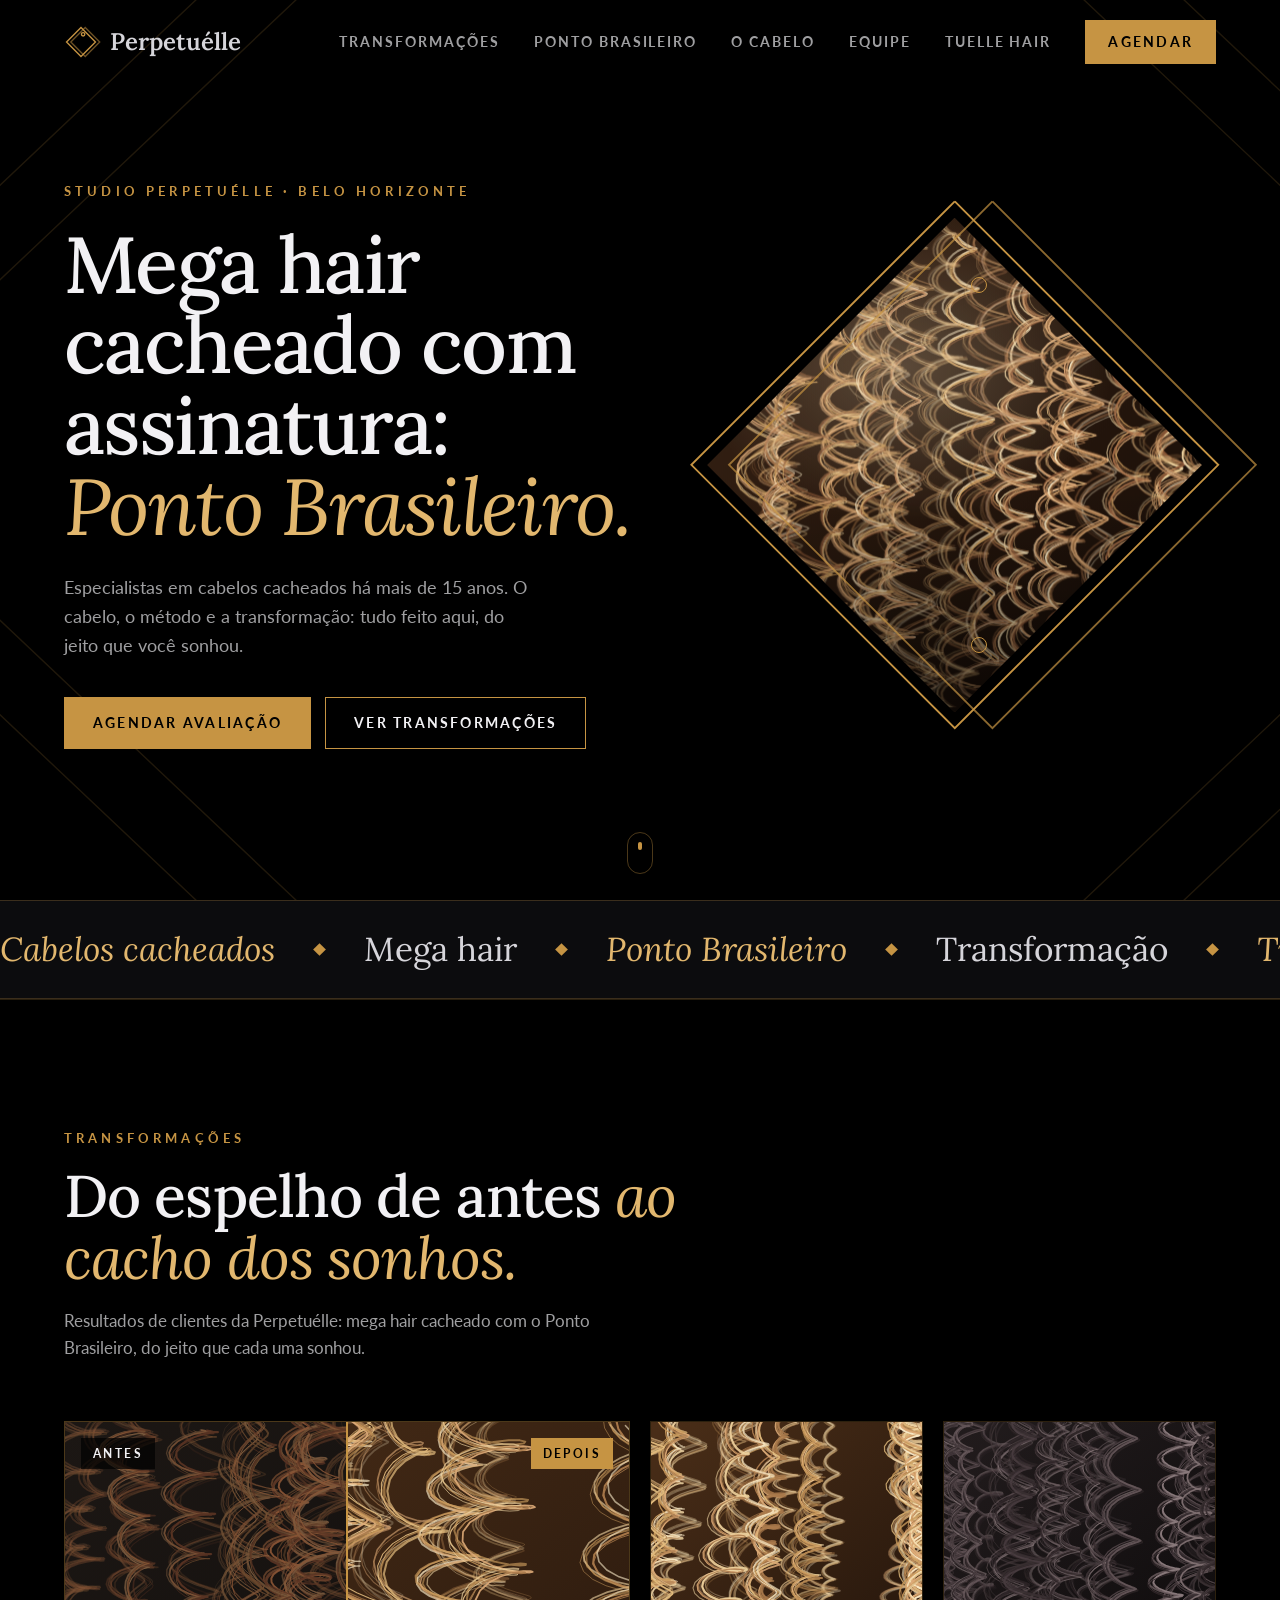
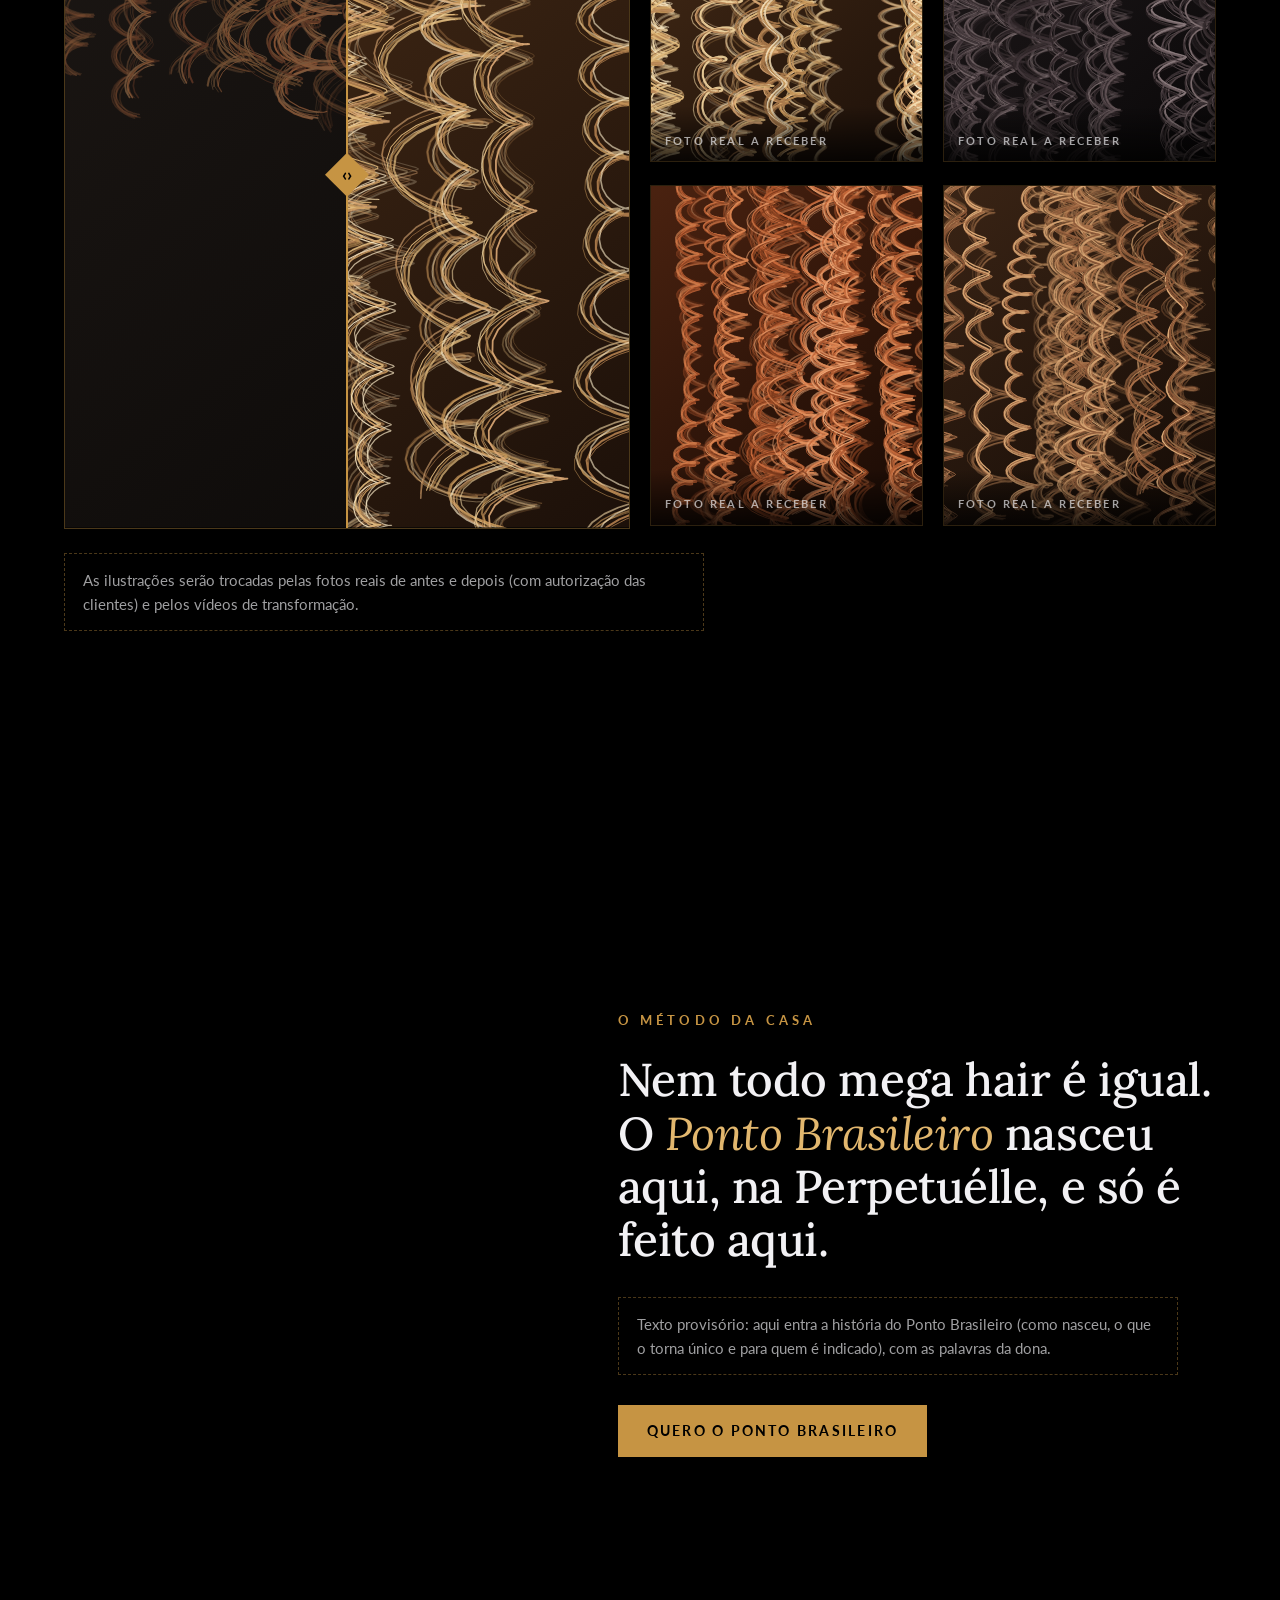
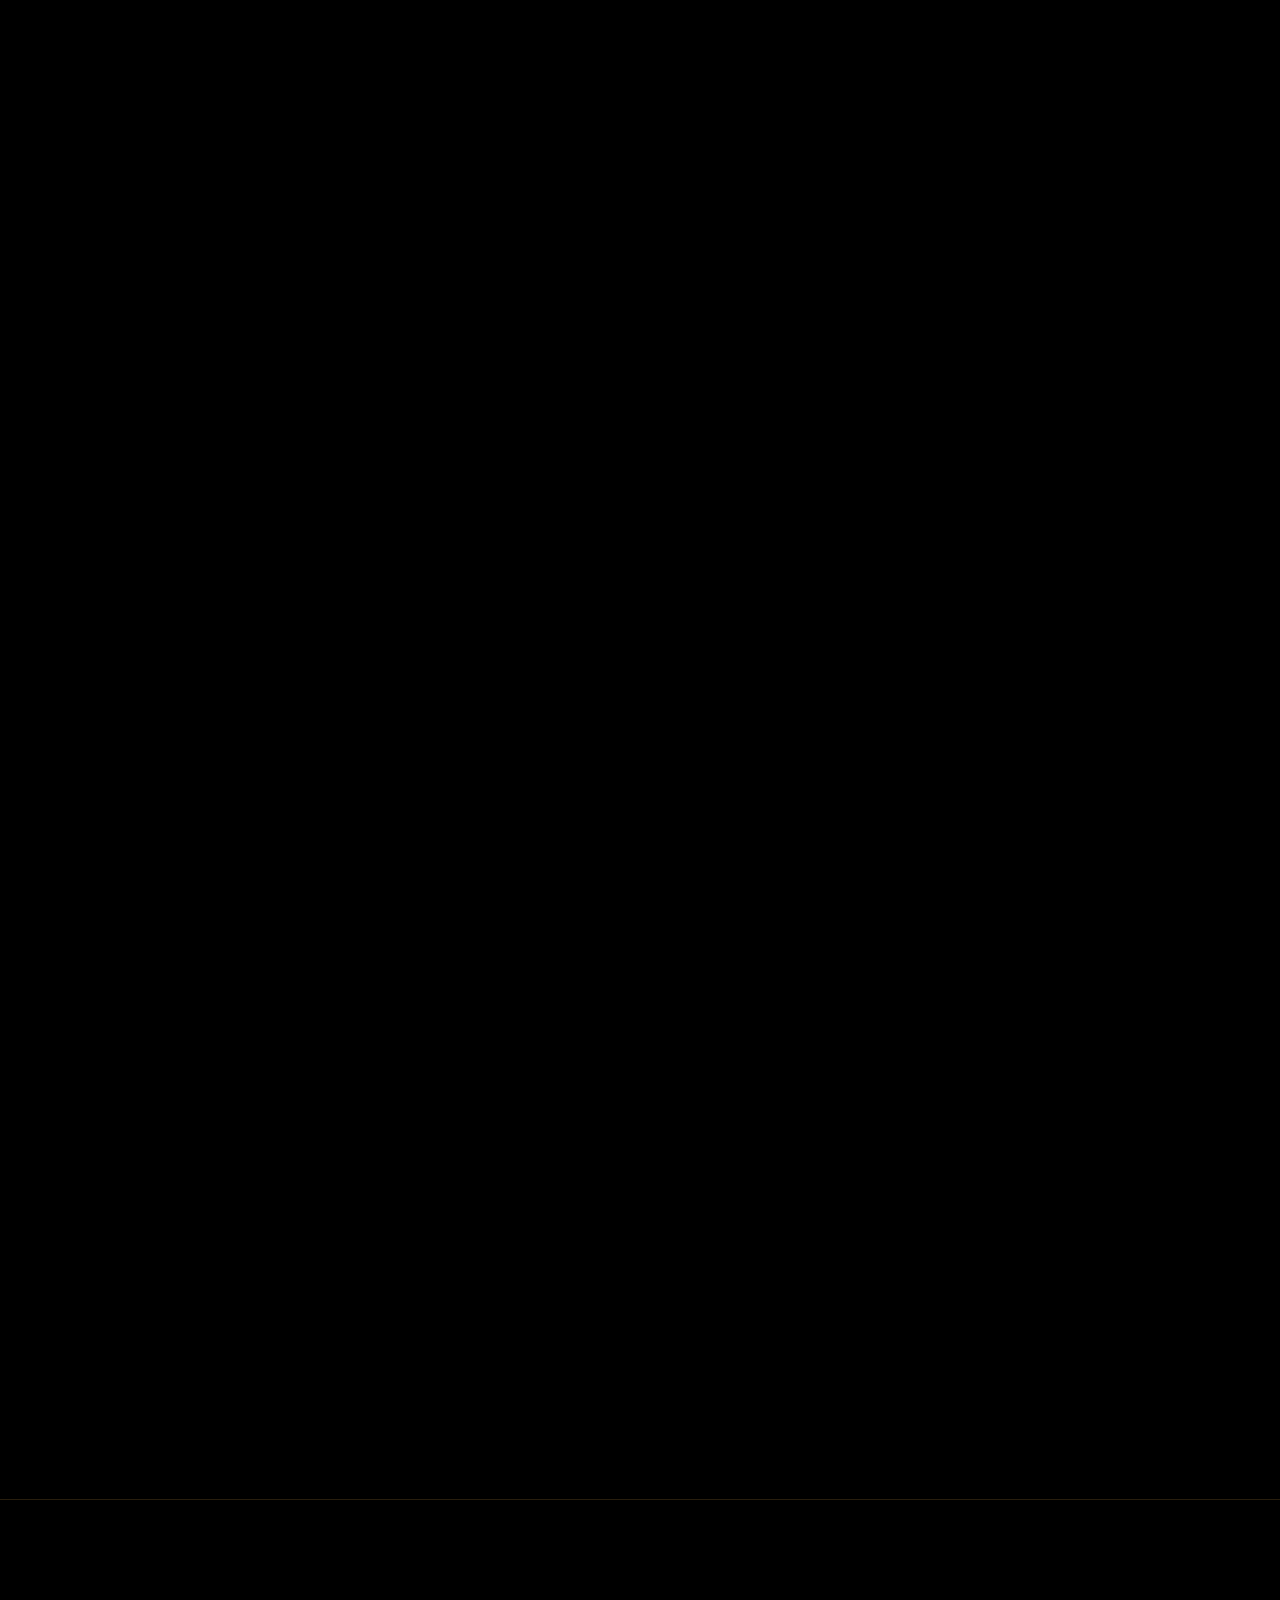
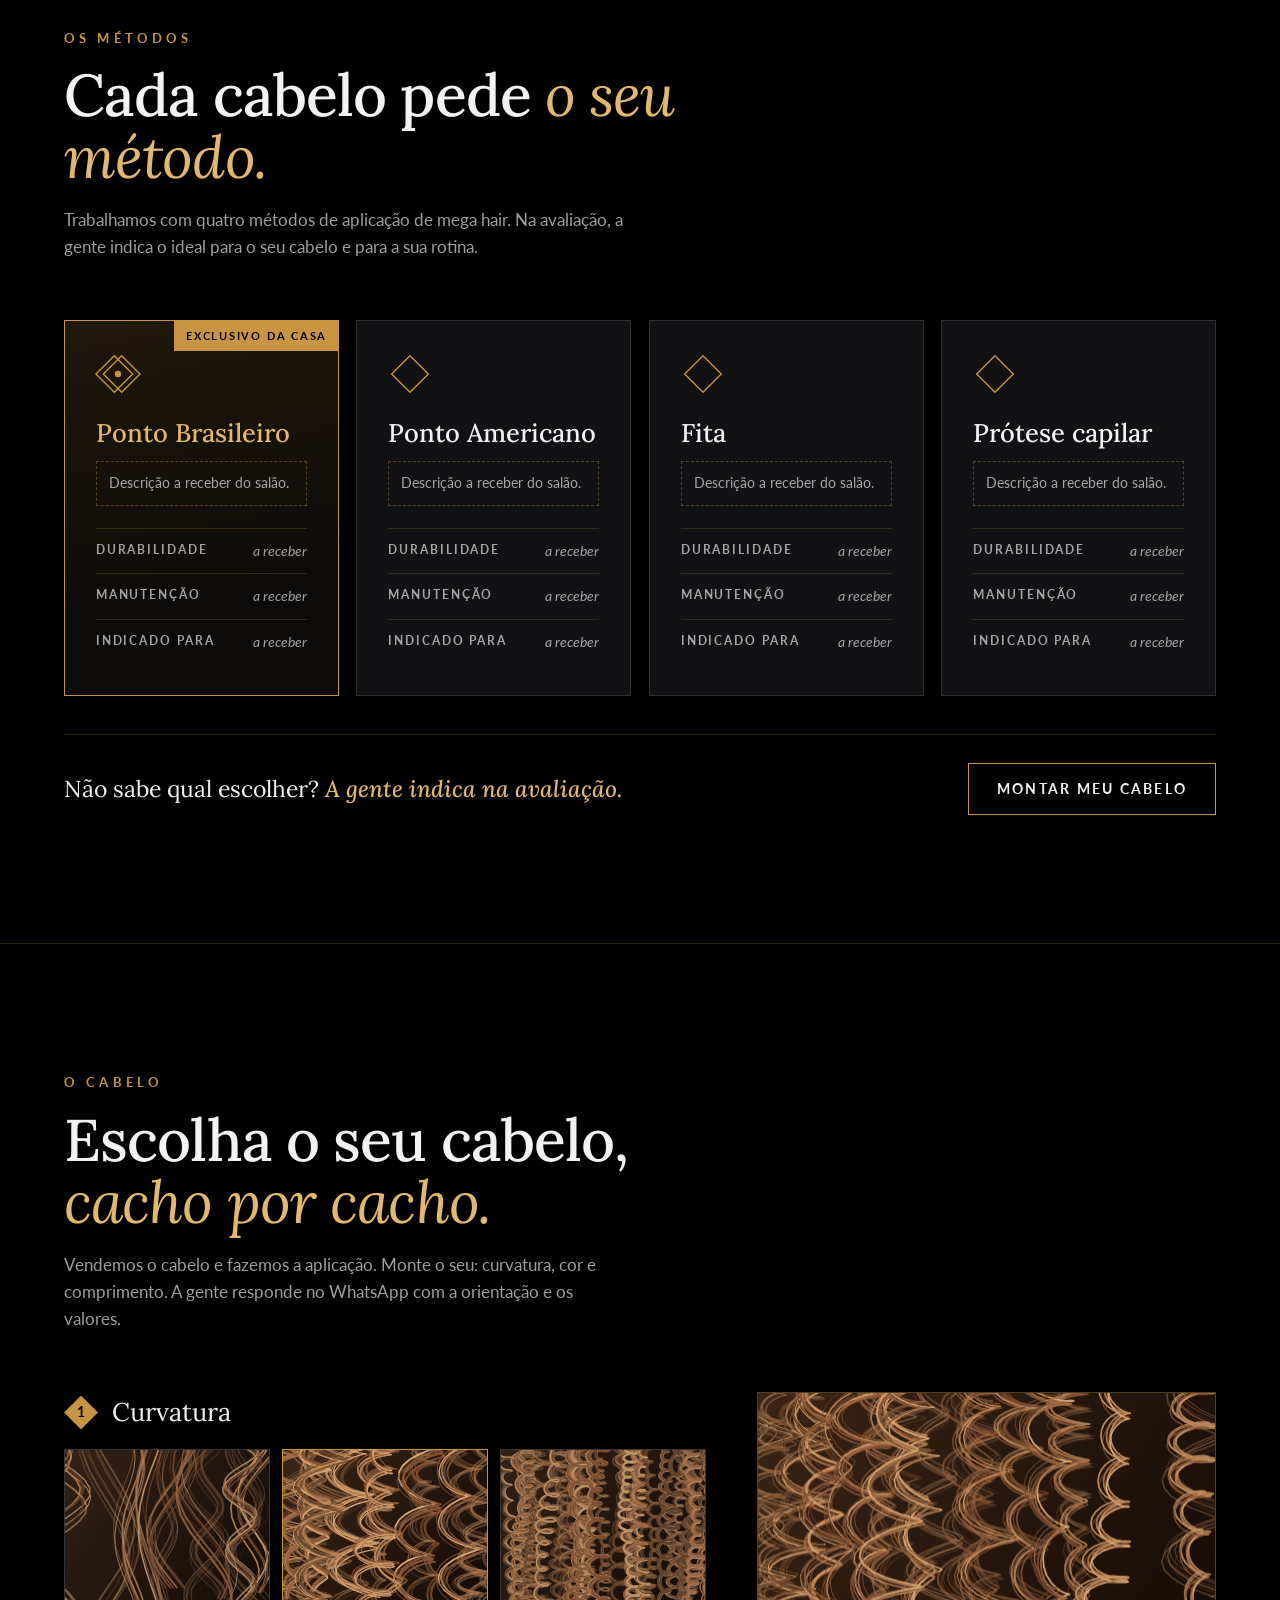
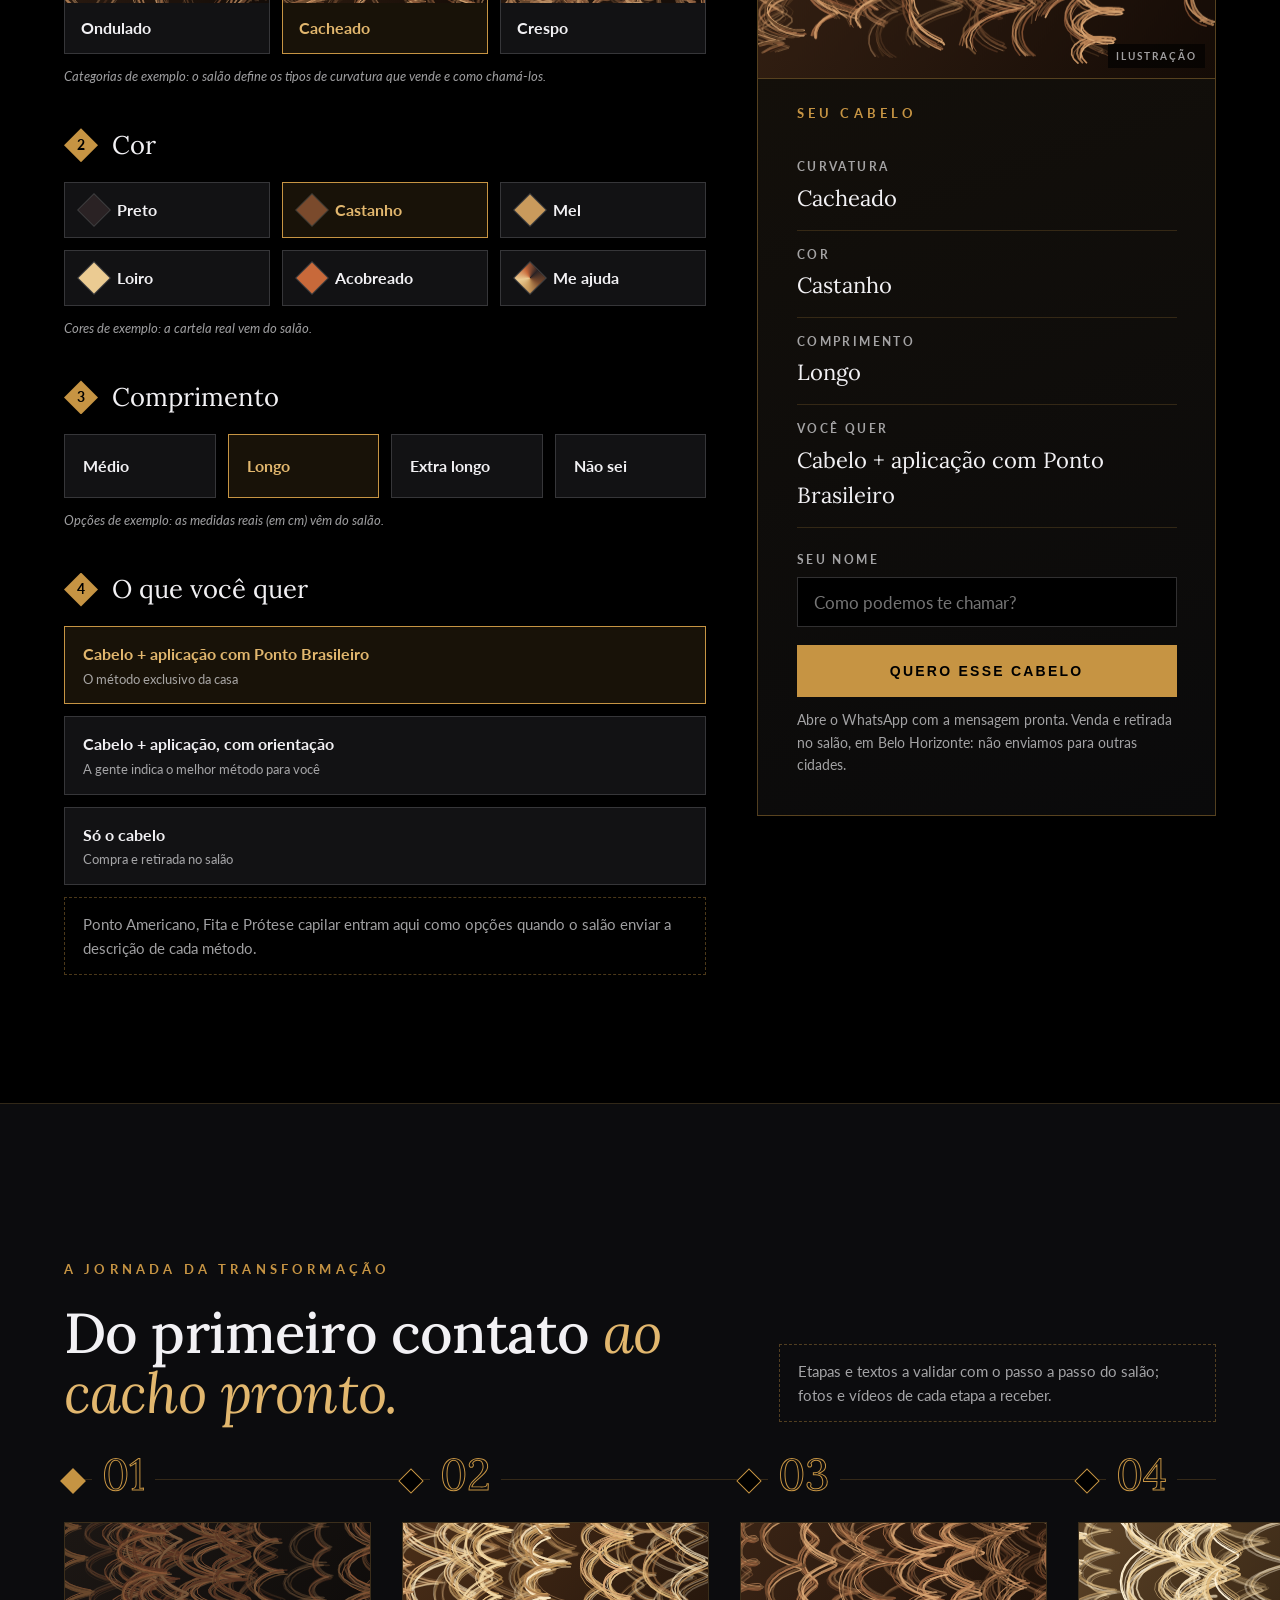
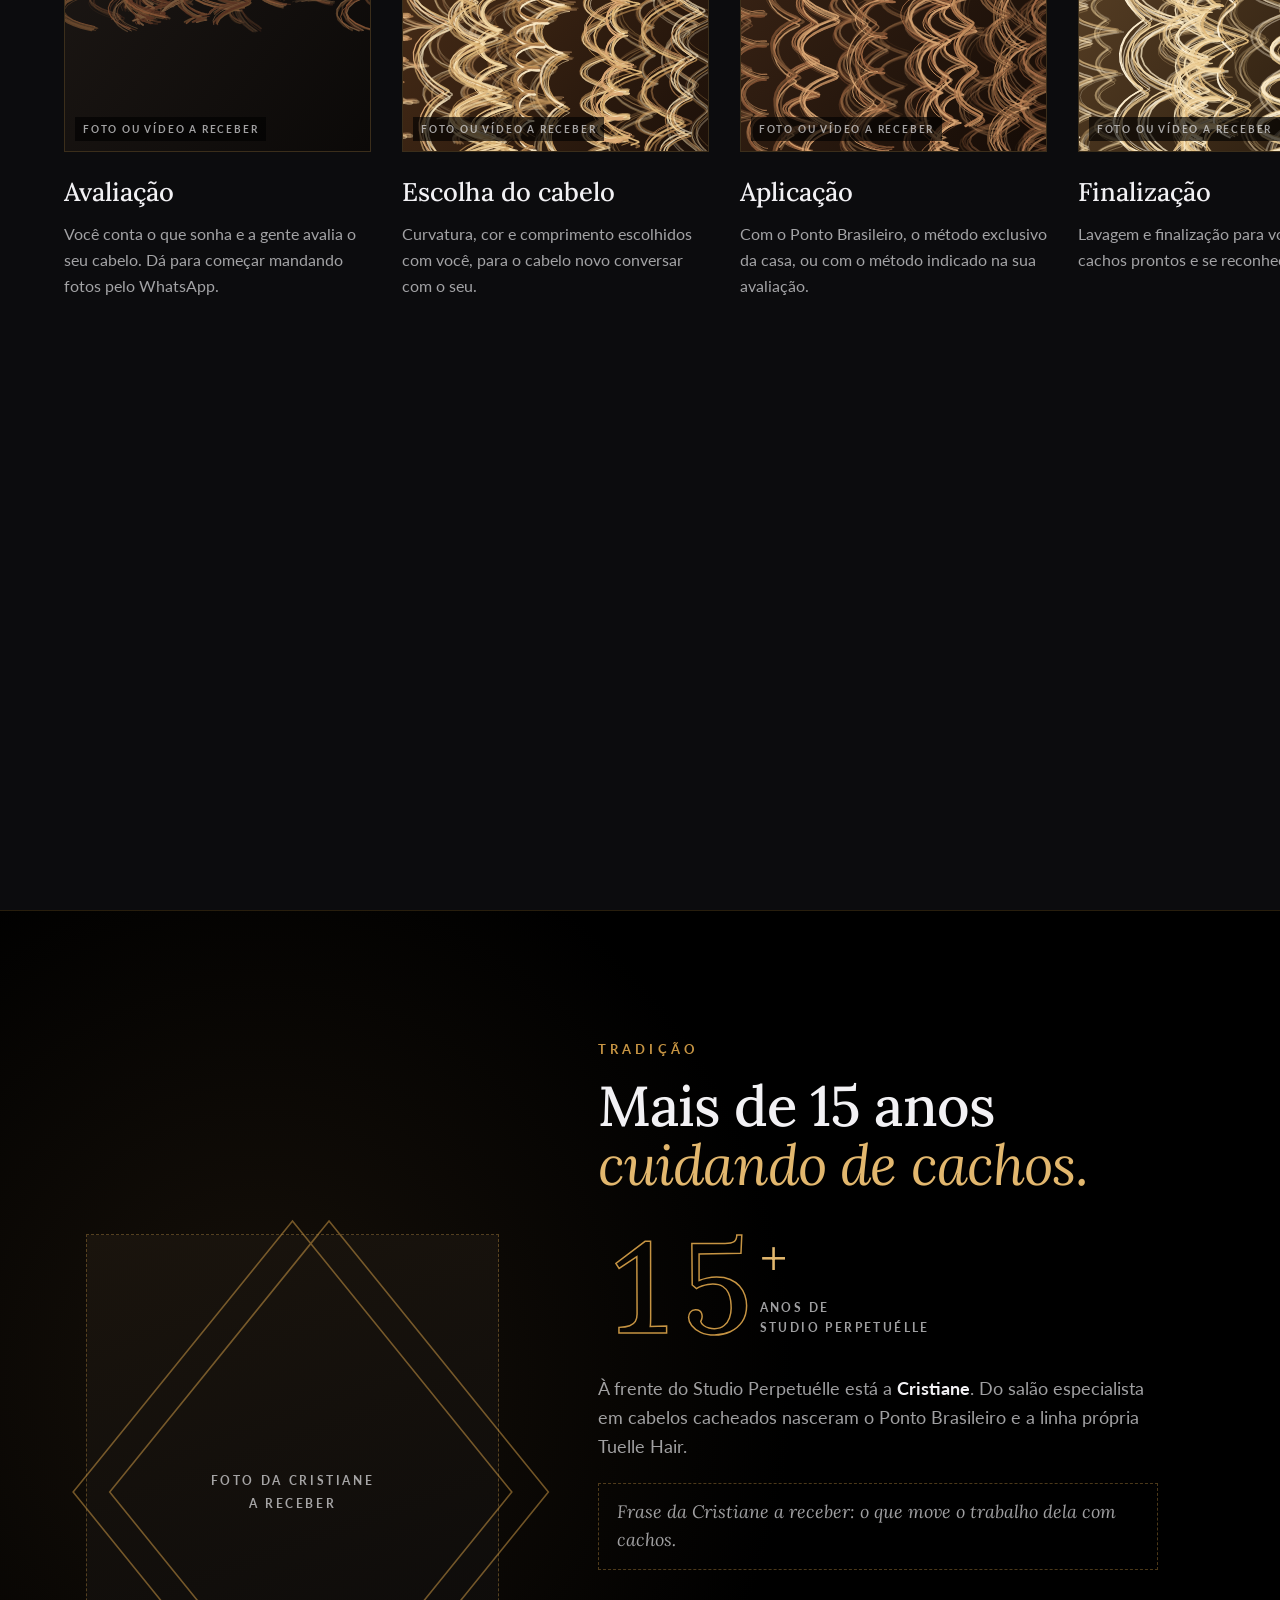
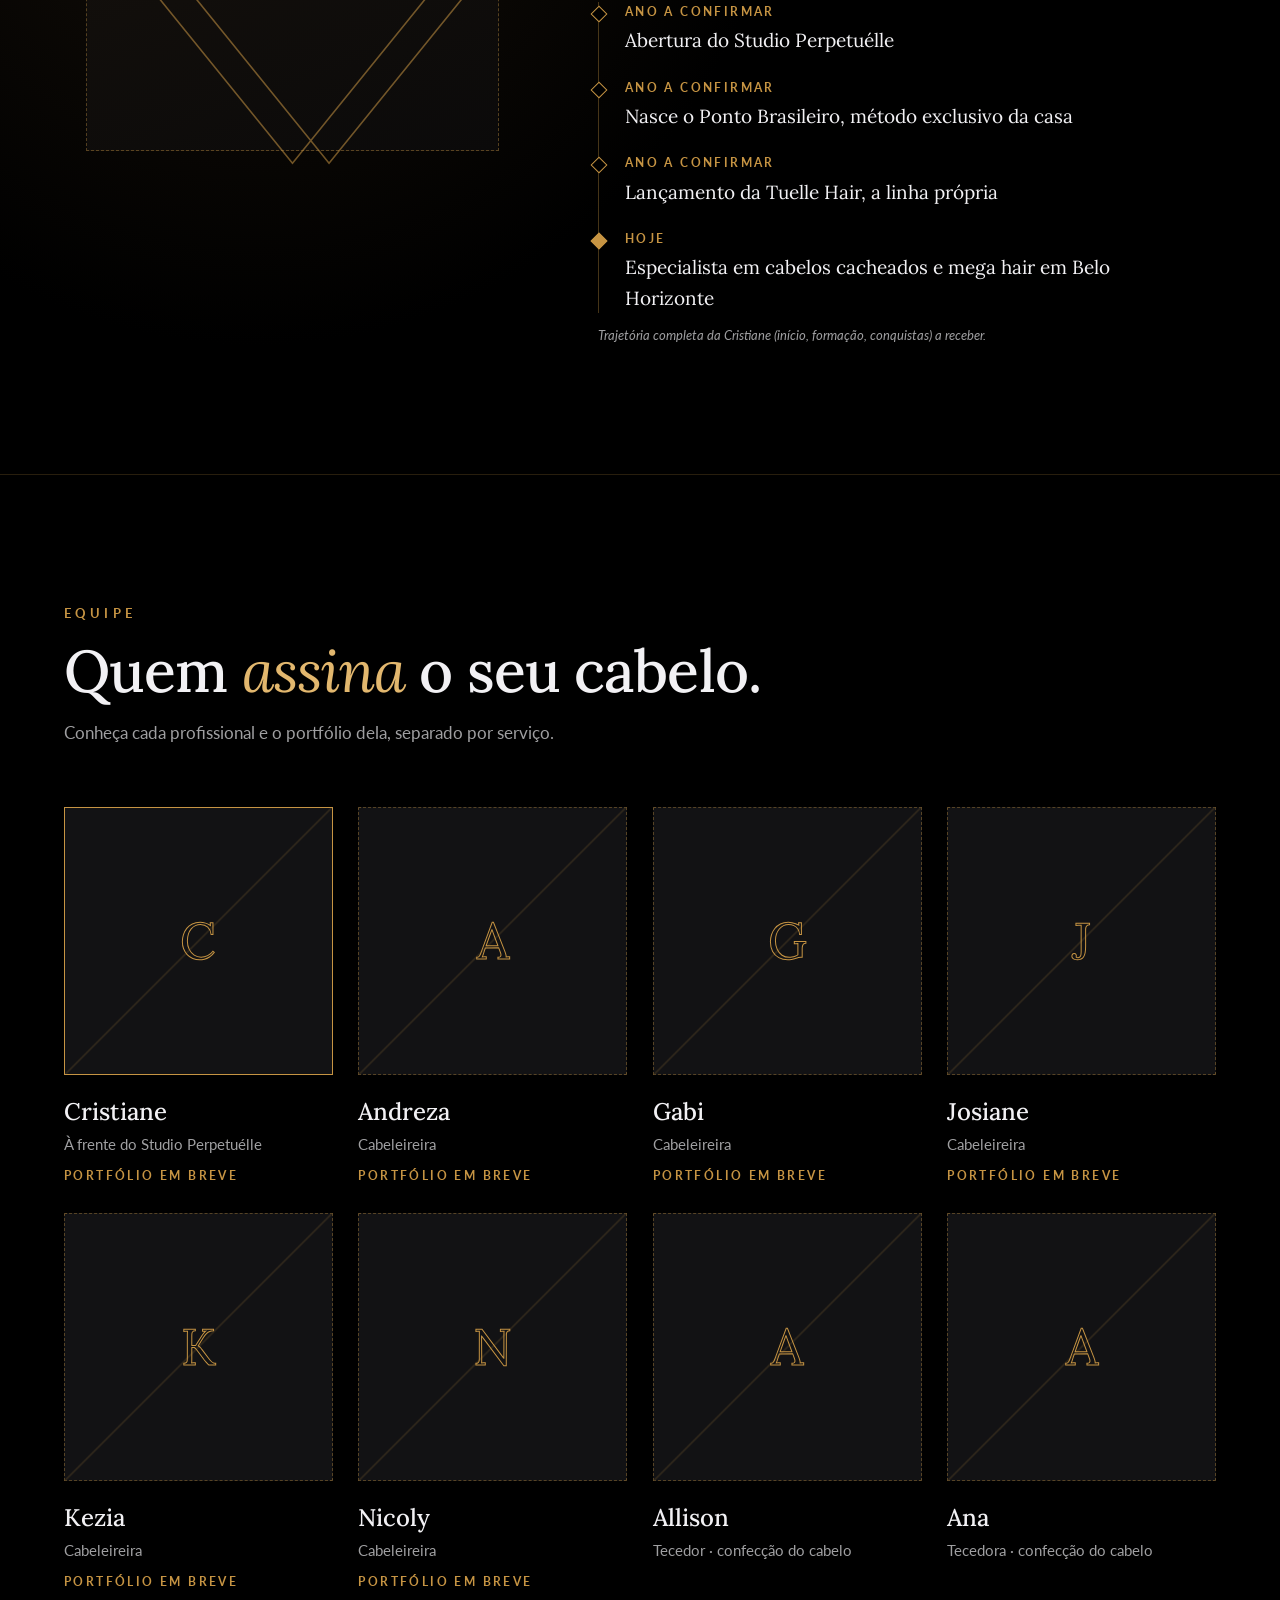
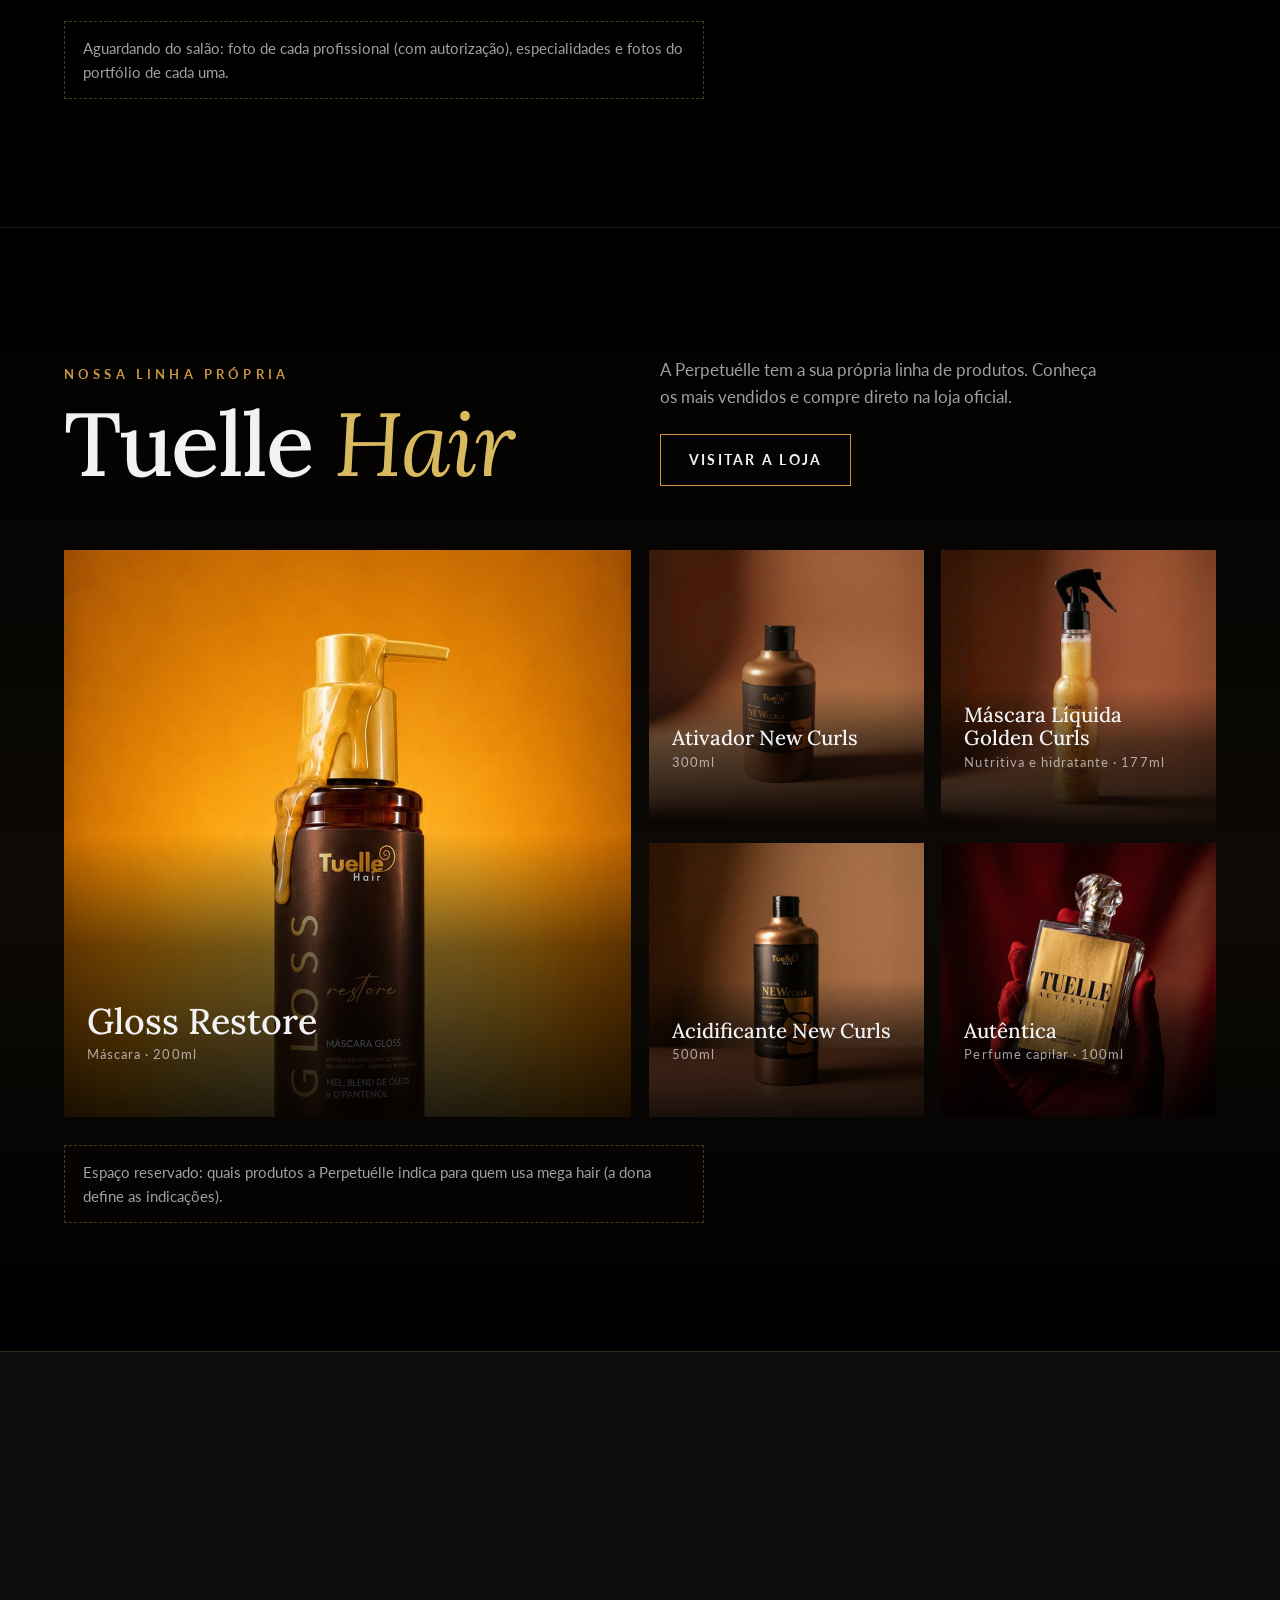
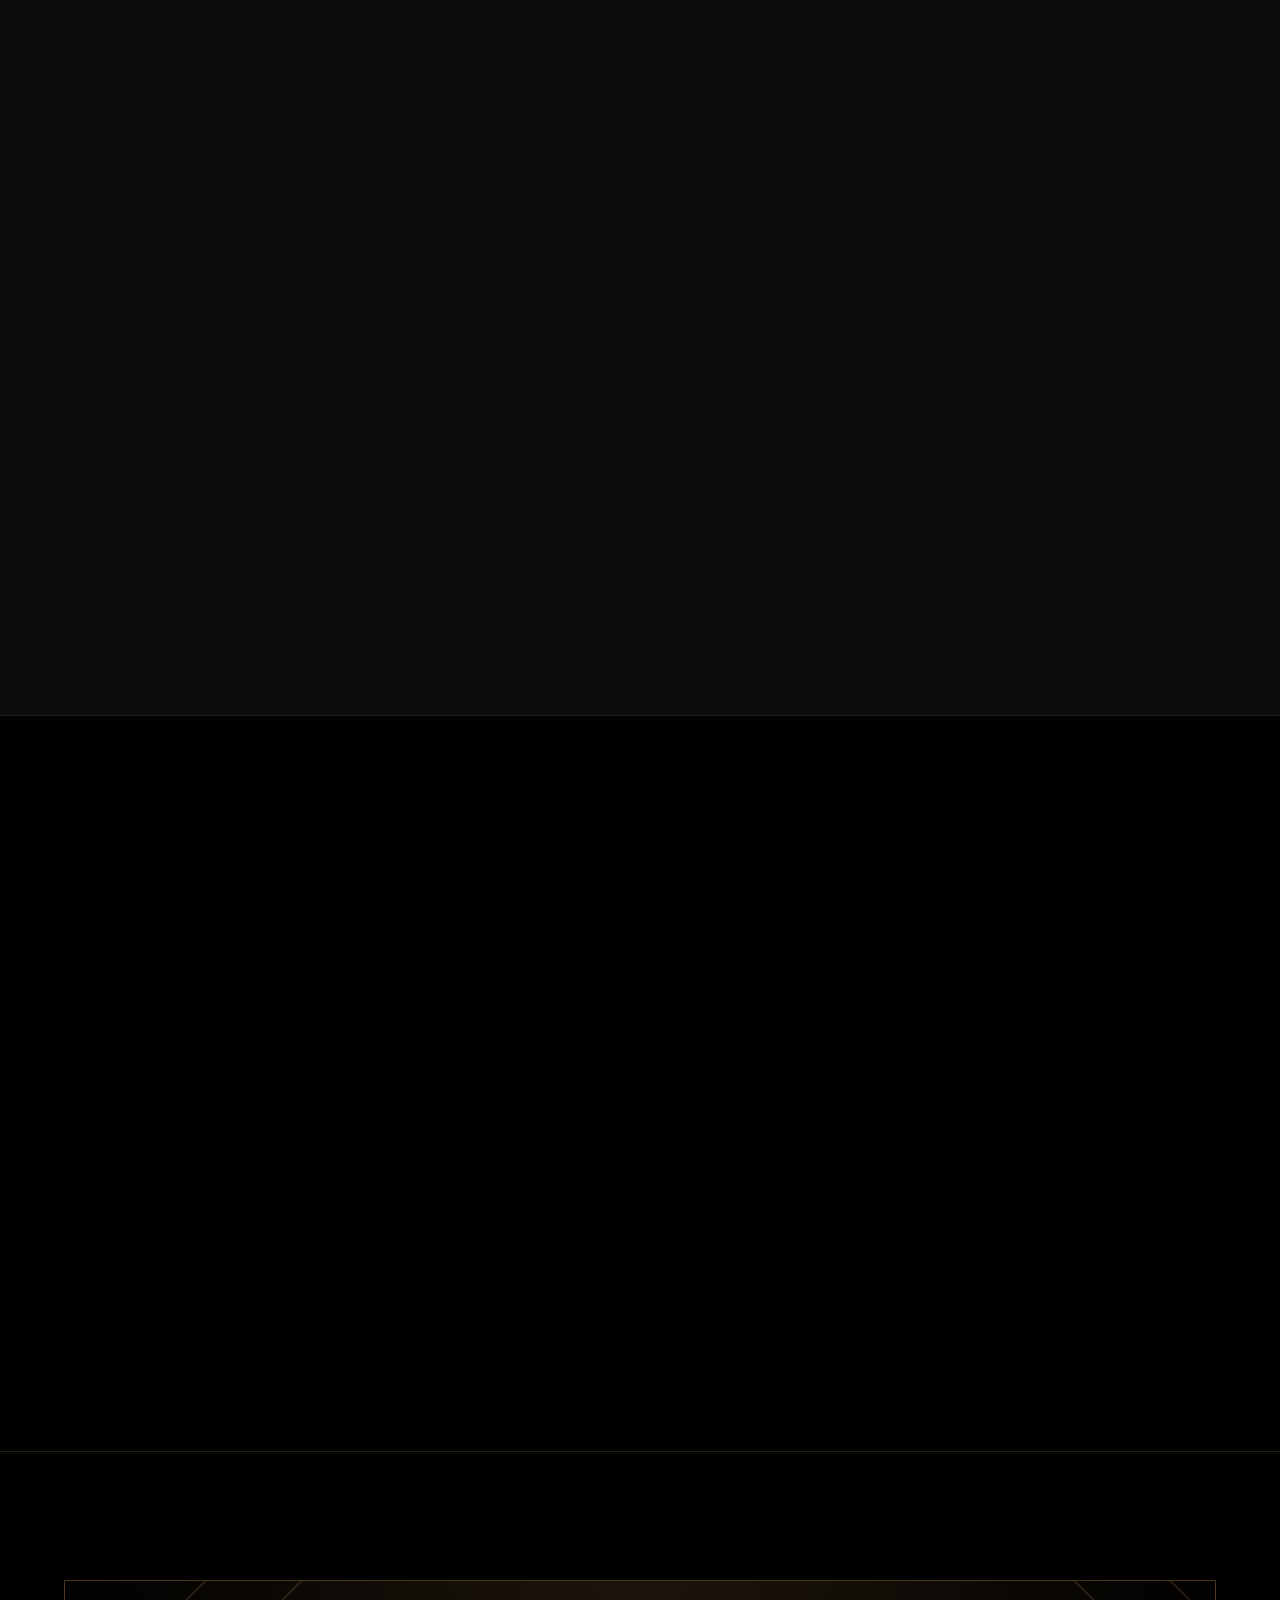
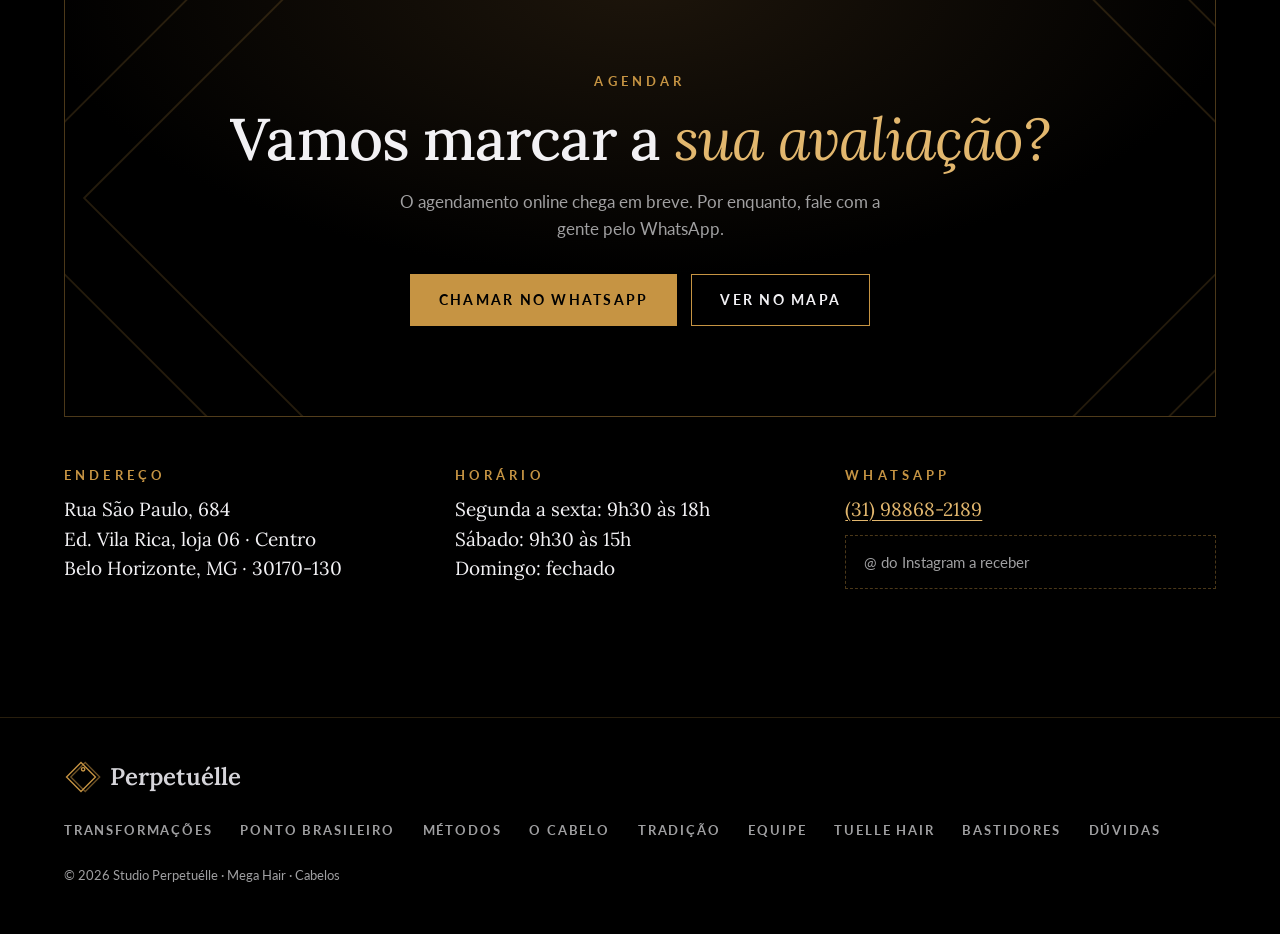
==== index.html @ 4075e88b "Prévia: dados reais do salão Co-Authored-By: Claude Opus 5.5 <noreply@anthropic.com>" ====
<!doctype html>
<html lang="pt-BR">
<head>
<meta charset="utf-8">
<meta name="viewport" content="width=device-width, initial-scale=1">
<title>Studio Perpetuélle · Mega Hair</title>
<meta name="description" content="Studio Perpetuélle, especialista em cabelos cacheados e mega hair em Belo Horizonte. Conheça o Ponto Brasileiro, método de fixação exclusivo da casa.">
<meta name="theme-color" content="#000000">
<!-- PRÉVIA: remover o noindex quando o site for lançado -->
<meta name="robots" content="noindex, nofollow">
<link rel="preconnect" href="https://fonts.googleapis.com">
<link rel="preconnect" href="https://fonts.gstatic.com" crossorigin>
<link href="https://fonts.googleapis.com/css2?family=Lora:ital,wght@0,400;0,500;0,600;1,400;1,500&family=Lato:wght@300;400;700&display=swap" rel="stylesheet">
<link rel="stylesheet" href="assets/css/style.css">
</head>
<body>

<!-- PROPOSTA v1 da abertura. Textos marcados com .provisorio aguardam o salão. -->

<header class="nav" id="nav">
  <a href="#topo" class="nav__marca" aria-label="Studio Perpetuélle, início">
    <svg viewBox="0 0 40 40" class="nav__emblema" aria-hidden="true"><path d="M20 3 L37 20 L20 37 L3 20 Z"/><path d="M25 3 L42 20 L25 37 L8 20 Z" opacity=".55"/><circle cx="22.5" cy="11" r="2"/></svg>
    <span>Perpetuélle</span>
  </a>
  <nav class="nav__links" id="menu">
    <a href="#transformacoes">Transformações</a>
    <a href="#ponto-brasileiro">Ponto Brasileiro</a>
    <a href="#o-cabelo">O cabelo</a>
    <a href="#equipe">Equipe</a>
    <a href="https://tuellehair.com.br/" target="_blank" rel="noopener">Tuelle Hair</a>
    <a href="#agendar" class="btn btn--cobre nav__cta">Agendar</a>
  </nav>
  <button class="nav__menu" id="abrir-menu" aria-label="Abrir menu" aria-expanded="false" aria-controls="menu"><i></i><i></i></button>
</header>

<main id="topo">
  <!-- ABERTURA -->
  <section class="hero" id="hero">
    <svg class="hero__linhas" viewBox="0 0 1440 900" preserveAspectRatio="xMidYMid slice" aria-hidden="true">
      <path d="M720 -420 L1640 450 L720 1320 L-200 450 Z"/>
      <path d="M820 -420 L1740 450 L820 1320 L-100 450 Z"/>
    </svg>

    <div class="hero__texto">
      <p class="sobretitulo entra" style="--d:.1s">Studio Perpetuélle · Belo Horizonte</p>
      <h1 class="entra" style="--d:.25s">Mega hair cacheado com assinatura: <em>Ponto Brasileiro.</em></h1>
      <p class="hero__sub entra" style="--d:.45s">Especialistas em cabelos cacheados há mais de 15 anos. O cabelo, o método e a transformação: tudo feito aqui, do jeito que você sonhou.</p>
      <div class="hero__acoes entra" style="--d:.6s">
        <a href="#agendar" class="btn btn--cobre">Agendar avaliação</a>
        <a href="#transformacoes" class="btn btn--linha">Ver transformações</a>
      </div>
    </div>

    <div class="hero__janela entra" style="--d:.15s" aria-hidden="true">
      <div class="janela">
        <canvas id="fios"></canvas>
        <div class="janela__brilho"></div>
      </div>
      <svg class="janela__moldura" viewBox="0 0 100 100" preserveAspectRatio="none">
        <path class="desenha" d="M50 1 L99 50 L50 99 L1 50 Z"/>
      </svg>
      <svg class="janela__eco" viewBox="0 0 100 100" preserveAspectRatio="none">
        <path class="desenha desenha--2" d="M50 1 L99 50 L50 99 L1 50 Z"/>
      </svg>
      <span class="janela__ponto janela__ponto--a"></span>
      <span class="janela__ponto janela__ponto--b"></span>
    </div>

    <a href="#transformacoes" class="hero__rolar" aria-label="Rolar para as transformações"><span></span></a>
  </section>

  <!-- FAIXA -->
  <div class="faixa" aria-hidden="true">
    <div class="faixa__trilho">
      <span>Cabelos cacheados</span><i></i><span>Mega hair</span><i></i><span>Ponto Brasileiro</span><i></i><span>Transformação</span><i></i><span>Tuelle Hair</span><i></i>
      <span>Cabelos cacheados</span><i></i><span>Mega hair</span><i></i><span>Ponto Brasileiro</span><i></i><span>Transformação</span><i></i><span>Tuelle Hair</span><i></i>
    </div>
  </div>

  <!-- TRANSFORMAÇÕES (logo após a abertura: é o que mais vende) -->
  <section class="transf" id="transformacoes">
    <div class="cabeca revela">
      <p class="sobretitulo">Transformações</p>
      <h2>Do espelho de antes <em>ao cacho dos sonhos.</em></h2>
      <p>Resultados de clientes da Perpetuélle: mega hair cacheado com o Ponto Brasileiro, do jeito que cada uma sonhou.</p>
    </div>
    <div class="transf__grade">
      <div class="ad revela" id="ad" style="--pos:50%">
        <canvas class="ad__img" id="ad-antes" aria-hidden="true"></canvas>
        <canvas class="ad__img ad__img--depois" id="ad-depois" aria-hidden="true"></canvas>
        <span class="ad__tag">Antes</span><span class="ad__tag ad__tag--depois">Depois</span>
        <span class="ad__linha" aria-hidden="true"><i></i></span>
        <input type="range" min="0" max="100" value="50" id="ad-range" aria-label="Comparar antes e depois">
      </div>
      <div class="mosaico">
        <figure class="revela"><canvas data-cachos="mel" aria-hidden="true"></canvas><figcaption>Foto real a receber</figcaption></figure>
        <figure class="revela" style="--d:.08s"><canvas data-cachos="preto" aria-hidden="true"></canvas><figcaption>Foto real a receber</figcaption></figure>
        <figure class="revela" style="--d:.16s"><canvas data-cachos="cobre" aria-hidden="true"></canvas><figcaption>Foto real a receber</figcaption></figure>
        <figure class="revela" style="--d:.24s"><canvas data-cachos="castanho" aria-hidden="true"></canvas><figcaption>Foto real a receber</figcaption></figure>
      </div>
    </div>
    <p class="provisorio transf__nota revela">As ilustrações serão trocadas pelas fotos reais de antes e depois (com autorização das clientes) e pelos vídeos de transformação.</p>
  </section>

  <!-- PONTO BRASILEIRO (revelação com a rolagem) -->
  <section class="ponto" id="ponto-brasileiro">
    <div class="ponto__palco">
      <svg class="ponto__desenho" viewBox="0 0 400 400" aria-hidden="true">
        <path id="pb-a" d="M200 20 L380 200 L200 380 L20 200 Z"/>
        <path id="pb-b" d="M235 20 L415 200 L235 380 L55 200 Z"/>
        <circle id="pb-c" cx="217.5" cy="200" r="10"/>
      </svg>
      <div class="ponto__texto">
        <p class="sobretitulo">O método da casa</p>
        <h2 class="ponto__frase" id="frase">Nem todo mega hair é igual. O <em>Ponto Brasileiro</em> nasceu aqui, na Perpetuélle, e só é feito aqui.</h2>
        <p class="ponto__hist provisorio">Texto provisório: aqui entra a história do Ponto Brasileiro (como nasceu, o que o torna único e para quem é indicado), com as palavras da dona.</p>
        <a href="#agendar" class="btn btn--cobre ponto__cta">Quero o Ponto Brasileiro</a>
      </div>
    </div>
  </section>

  <!-- OS MÉTODOS: comparação dos métodos de aplicação (descrições a receber do salão) -->
  <section class="metodos" id="metodos">
    <div class="cabeca revela">
      <p class="sobretitulo">Os métodos</p>
      <h2>Cada cabelo pede <em>o seu método.</em></h2>
      <p>Trabalhamos com quatro métodos de aplicação de mega hair. Na avaliação, a gente indica o ideal para o seu cabelo e para a sua rotina.</p>
    </div>
    <div class="metodos__lista carrossel">
      <article class="metodo metodo--destaque revela">
        <span class="metodo__selo">Exclusivo da casa</span>
        <svg class="metodo__icone" viewBox="0 0 48 48" aria-hidden="true"><path d="M20 4 L40 24 L20 44 L0 24 Z"/><path d="M28 4 L48 24 L28 44 L8 24 Z"/><circle cx="24" cy="24" r="3.5"/></svg>
        <h3>Ponto Brasileiro</h3>
        <p class="provisorio">Descrição a receber do salão.</p>
        <dl><div><dt>Durabilidade</dt><dd>a receber</dd></div><div><dt>Manutenção</dt><dd>a receber</dd></div><div><dt>Indicado para</dt><dd>a receber</dd></div></dl>
      </article>
      <article class="metodo revela" style="--d:.08s">
        <svg class="metodo__icone" viewBox="0 0 48 48" aria-hidden="true"><path d="M24 4 L44 24 L24 44 L4 24 Z"/></svg>
        <h3>Ponto Americano</h3>
        <p class="provisorio">Descrição a receber do salão.</p>
        <dl><div><dt>Durabilidade</dt><dd>a receber</dd></div><div><dt>Manutenção</dt><dd>a receber</dd></div><div><dt>Indicado para</dt><dd>a receber</dd></div></dl>
      </article>
      <article class="metodo revela" style="--d:.16s">
        <svg class="metodo__icone" viewBox="0 0 48 48" aria-hidden="true"><path d="M24 4 L44 24 L24 44 L4 24 Z"/></svg>
        <h3>Fita</h3>
        <p class="provisorio">Descrição a receber do salão.</p>
        <dl><div><dt>Durabilidade</dt><dd>a receber</dd></div><div><dt>Manutenção</dt><dd>a receber</dd></div><div><dt>Indicado para</dt><dd>a receber</dd></div></dl>
      </article>
      <article class="metodo revela" style="--d:.24s">
        <svg class="metodo__icone" viewBox="0 0 48 48" aria-hidden="true"><path d="M24 4 L44 24 L24 44 L4 24 Z"/></svg>
        <h3>Prótese capilar</h3>
        <p class="provisorio">Descrição a receber do salão.</p>
        <dl><div><dt>Durabilidade</dt><dd>a receber</dd></div><div><dt>Manutenção</dt><dd>a receber</dd></div><div><dt>Indicado para</dt><dd>a receber</dd></div></dl>
      </article>
    </div>
    <div class="metodos__rodape revela">
      <p>Não sabe qual escolher? <strong>A gente indica na avaliação.</strong></p>
      <a href="#o-cabelo" class="btn btn--linha">Montar meu cabelo</a>
    </div>
  </section>

  <!-- O CABELO: escolha do cabelo (vendido separado ou com aplicação) → mensagem pronta no WhatsApp -->
  <section class="monte" id="o-cabelo">
    <div class="cabeca revela">
      <p class="sobretitulo">O cabelo</p>
      <h2>Escolha o seu cabelo, <em>cacho por cacho.</em></h2>
      <p>Vendemos o cabelo e fazemos a aplicação. Monte o seu: curvatura, cor e comprimento. A gente responde no WhatsApp com a orientação e os valores.</p>
    </div>

    <form class="monte__grade" id="monte" onsubmit="return false">
      <div class="monte__passos">
        <fieldset class="passo revela">
          <legend><span>1</span>Curvatura</legend>
          <div class="opcoes opcoes--3">
            <label class="opcao opcao--img"><input type="radio" name="curvatura" value="Ondulado"><span><canvas data-forma="ondulado" aria-hidden="true"></canvas><b>Ondulado</b></span></label>
            <label class="opcao opcao--img"><input type="radio" name="curvatura" value="Cacheado" checked><span><canvas data-forma="cacheado" aria-hidden="true"></canvas><b>Cacheado</b></span></label>
            <label class="opcao opcao--img"><input type="radio" name="curvatura" value="Crespo"><span><canvas data-forma="crespo" aria-hidden="true"></canvas><b>Crespo</b></span></label>
          </div>
          <p class="nota-exemplo">Categorias de exemplo: o salão define os tipos de curvatura que vende e como chamá-los.</p>
        </fieldset>

        <fieldset class="passo revela">
          <legend><span>2</span>Cor</legend>
          <div class="opcoes opcoes--cores">
            <label class="opcao opcao--cor"><input type="radio" name="cor" value="Preto"><span><i style="--c:#2a2224"></i><b>Preto</b></span></label>
            <label class="opcao opcao--cor"><input type="radio" name="cor" value="Castanho" checked><span><i style="--c:#7a4a2c"></i><b>Castanho</b></span></label>
            <label class="opcao opcao--cor"><input type="radio" name="cor" value="Mel"><span><i style="--c:#C99A5C"></i><b>Mel</b></span></label>
            <label class="opcao opcao--cor"><input type="radio" name="cor" value="Loiro"><span><i style="--c:#EBCB92"></i><b>Loiro</b></span></label>
            <label class="opcao opcao--cor"><input type="radio" name="cor" value="Acobreado"><span><i style="--c:#C8693A"></i><b>Acobreado</b></span></label>
            <label class="opcao opcao--cor"><input type="radio" name="cor" value="Quero orientação sobre a cor"><span><i class="cor-duvida"></i><b>Me ajuda</b></span></label>
          </div>
          <p class="nota-exemplo">Cores de exemplo: a cartela real vem do salão.</p>
        </fieldset>

        <fieldset class="passo revela">
          <legend><span>3</span>Comprimento</legend>
          <div class="opcoes opcoes--4">
            <label class="opcao"><input type="radio" name="comprimento" value="Médio"><span><b>Médio</b></span></label>
            <label class="opcao"><input type="radio" name="comprimento" value="Longo" checked><span><b>Longo</b></span></label>
            <label class="opcao"><input type="radio" name="comprimento" value="Extra longo"><span><b>Extra longo</b></span></label>
            <label class="opcao"><input type="radio" name="comprimento" value="Ainda não sei"><span><b>Não sei</b></span></label>
          </div>
          <p class="nota-exemplo">Opções de exemplo: as medidas reais (em cm) vêm do salão.</p>
        </fieldset>

        <fieldset class="passo revela">
          <legend><span>4</span>O que você quer</legend>
          <div class="opcoes opcoes--1">
            <label class="opcao"><input type="radio" name="servico" value="Cabelo + aplicação com Ponto Brasileiro" checked><span><b>Cabelo + aplicação com Ponto Brasileiro</b><small>O método exclusivo da casa</small></span></label>
            <label class="opcao"><input type="radio" name="servico" value="Cabelo + aplicação (quero orientação sobre o método)"><span><b>Cabelo + aplicação, com orientação</b><small>A gente indica o melhor método para você</small></span></label>
            <label class="opcao"><input type="radio" name="servico" value="Só o cabelo"><span><b>Só o cabelo</b><small>Compra e retirada no salão</small></span></label>
          </div>
          <p class="provisorio">Ponto Americano, Fita e Prótese capilar entram aqui como opções quando o salão enviar a descrição de cada método.</p>
        </fieldset>
      </div>

      <aside class="resumo revela">
        <div class="resumo__previa"><canvas id="previa-cabelo" aria-hidden="true"></canvas><span>Ilustração</span></div>
        <p class="sobretitulo">Seu cabelo</p>
        <dl>
          <div><dt>Curvatura</dt><dd id="r-curvatura"></dd></div>
          <div><dt>Cor</dt><dd id="r-cor"></dd></div>
          <div><dt>Comprimento</dt><dd id="r-comprimento"></dd></div>
          <div><dt>Você quer</dt><dd id="r-servico"></dd></div>
        </dl>
        <label class="campo"><span>Seu nome</span><input type="text" id="r-nome" autocomplete="given-name" placeholder="Como podemos te chamar?"></label>
        <button type="button" class="btn btn--cobre" id="enviar-monte">Quero esse cabelo</button>
        <p class="resumo__obs">Abre o WhatsApp com a mensagem pronta. Venda e retirada no salão, em Belo Horizonte: não enviamos para outras cidades.</p>
      </aside>
    </form>
  </section>

  <!-- JORNADA DA TRANSFORMAÇÃO (computador: desliza na horizontal com a rolagem; celular: linha do tempo vertical) -->
  <section class="jornada" id="jornada">
    <div class="jornada__palco">
      <div class="jornada__cabeca">
        <p class="sobretitulo">A jornada da transformação</p>
        <h2>Do primeiro contato <em>ao cacho pronto.</em></h2>
        <p class="provisorio">Etapas e textos a validar com o passo a passo do salão; fotos e vídeos de cada etapa a receber.</p>
      </div>
      <div class="jornada__trilho" id="jornada-trilho">
        <span class="jornada__linha" aria-hidden="true"><i id="jornada-progresso"></i></span>
        <ol class="jornada__lista">
          <li class="etapa">
            <span class="etapa__num">01</span>
            <div class="etapa__midia"><canvas data-etapa="antes" aria-hidden="true"></canvas><small>Foto ou vídeo a receber</small></div>
            <h3>Avaliação</h3>
            <p>Você conta o que sonha e a gente avalia o seu cabelo. Dá para começar mandando fotos pelo WhatsApp.</p>
          </li>
          <li class="etapa">
            <span class="etapa__num">02</span>
            <div class="etapa__midia"><canvas data-etapa="mel" aria-hidden="true"></canvas><small>Foto ou vídeo a receber</small></div>
            <h3>Escolha do cabelo</h3>
            <p>Curvatura, cor e comprimento escolhidos com você, para o cabelo novo conversar com o seu.</p>
          </li>
          <li class="etapa">
            <span class="etapa__num">03</span>
            <div class="etapa__midia"><canvas data-etapa="castanho" aria-hidden="true"></canvas><small>Foto ou vídeo a receber</small></div>
            <h3>Aplicação</h3>
            <p>Com o Ponto Brasileiro, o método exclusivo da casa, ou com o método indicado na sua avaliação.</p>
          </li>
          <li class="etapa">
            <span class="etapa__num">04</span>
            <div class="etapa__midia"><canvas data-etapa="loiro" aria-hidden="true"></canvas><small>Foto ou vídeo a receber</small></div>
            <h3>Finalização</h3>
            <p>Lavagem e finalização para você sair com os cachos prontos e se reconhecer no espelho.</p>
          </li>
          <li class="etapa">
            <span class="etapa__num">05</span>
            <div class="etapa__midia"><canvas data-etapa="cobre" aria-hidden="true"></canvas><small>Foto ou vídeo a receber</small></div>
            <h3>Manutenção</h3>
            <p>O mega hair pede manutenção periódica. A gente acompanha você para o cabelo seguir bonito.</p>
          </li>
        </ol>
      </div>
    </div>
  </section>

  <!-- TRADIÇÃO: mais de 15 anos e a trajetória da Cristiane -->
  <section class="tradicao" id="tradicao">
    <div class="tradicao__foto revela">
      <div class="tradicao__moldura">
        <span>Foto da Cristiane<br>a receber</span>
      </div>
      <svg class="tradicao__losangos" viewBox="0 0 100 125" preserveAspectRatio="none" aria-hidden="true">
        <path d="M50 2 L98 62.5 L50 123 L2 62.5 Z"/><path d="M58 2 L106 62.5 L58 123 L10 62.5 Z"/>
      </svg>
    </div>

    <div class="tradicao__texto">
      <p class="sobretitulo revela">Tradição</p>
      <h2 class="revela">Mais de 15 anos <em>cuidando de cachos.</em></h2>
      <div class="tradicao__numero revela" aria-label="Mais de 15 anos">
        <b id="contador" data-ate="15">15</b><span>+<small>anos de<br>Studio Perpetuélle</small></span>
      </div>
      <p class="tradicao__lead revela">À frente do Studio Perpetuélle está a <strong>Cristiane</strong>. Do salão especialista em cabelos cacheados nasceram o Ponto Brasileiro e a linha própria Tuelle Hair.</p>
      <blockquote class="provisorio revela">Frase da Cristiane a receber: o que move o trabalho dela com cachos.</blockquote>

      <ol class="marcos revela">
        <li><b>Ano a confirmar</b><span>Abertura do Studio Perpetuélle</span></li>
        <li><b>Ano a confirmar</b><span>Nasce o Ponto Brasileiro, método exclusivo da casa</span></li>
        <li><b>Ano a confirmar</b><span>Lançamento da Tuelle Hair, a linha própria</span></li>
        <li><b>Hoje</b><span>Especialista em cabelos cacheados e mega hair em Belo Horizonte</span></li>
      </ol>
      <p class="nota-exemplo revela">Trajetória completa da Cristiane (início, formação, conquistas) a receber.</p>
    </div>
  </section>

  <!-- EQUIPE -->
  <section class="equipe" id="equipe">
    <div class="cabeca revela">
      <p class="sobretitulo">Equipe</p>
      <h2>Quem <em>assina</em> o seu cabelo.</h2>
      <p>Conheça cada profissional e o portfólio dela, separado por serviço.</p>
    </div>
    <div class="equipe__grade">
      <article class="membro membro--dona revela"><div class="membro__foto"><span>C</span></div><h3>Cristiane</h3><p>À frente do Studio Perpetuélle</p><span class="membro__link">Portfólio em breve</span></article>
      <article class="membro revela" style="--d:.06s"><div class="membro__foto"><span>A</span></div><h3>Andreza</h3><p>Cabeleireira</p><span class="membro__link">Portfólio em breve</span></article>
      <article class="membro revela" style="--d:.12s"><div class="membro__foto"><span>G</span></div><h3>Gabi</h3><p>Cabeleireira</p><span class="membro__link">Portfólio em breve</span></article>
      <article class="membro revela" style="--d:.18s"><div class="membro__foto"><span>J</span></div><h3>Josiane</h3><p>Cabeleireira</p><span class="membro__link">Portfólio em breve</span></article>
      <article class="membro revela"><div class="membro__foto"><span>K</span></div><h3>Kezia</h3><p>Cabeleireira</p><span class="membro__link">Portfólio em breve</span></article>
      <article class="membro revela" style="--d:.06s"><div class="membro__foto"><span>N</span></div><h3>Nicoly</h3><p>Cabeleireira</p><span class="membro__link">Portfólio em breve</span></article>
      <article class="membro revela" style="--d:.12s"><div class="membro__foto"><span>A</span></div><h3>Allison</h3><p>Tecedor · confecção do cabelo</p></article>
      <article class="membro revela" style="--d:.18s"><div class="membro__foto"><span>A</span></div><h3>Ana</h3><p>Tecedora · confecção do cabelo</p></article>
    </div>
    <p class="provisorio equipe__nota revela">Aguardando do salão: foto de cada profissional (com autorização), especialidades e fotos do portfólio de cada uma.</p>
  </section>

  <!-- TUELLE HAIR: linha própria do salão (produtos da coleção "Mais Vendidos" da loja oficial) -->
  <section class="tuelle" id="tuelle-hair">
    <div class="tuelle__topo revela">
      <div>
        <p class="sobretitulo">Nossa linha própria</p>
        <h2>Tuelle <em>Hair</em></h2>
      </div>
      <div class="tuelle__intro">
        <p>A Perpetuélle tem a sua própria linha de produtos. Conheça os mais vendidos e compre direto na loja oficial.</p>
        <a href="https://tuellehair.com.br/" target="_blank" rel="noopener" class="btn btn--linha">Visitar a loja</a>
      </div>
    </div>

    <div class="tuelle__grade">
      <a class="produto produto--destaque revela" href="https://tuellehair.com.br/products/gloss-mascara" target="_blank" rel="noopener">
        <img src="assets/img/tuelle/gloss-restore.jpg" alt="Gloss Restore Máscara, da Tuelle Hair" width="1000" height="1000" loading="lazy">
        <span class="produto__info"><b>Gloss Restore</b><small>Máscara · 200ml</small><i>Ver na loja</i></span>
      </a>
      <a class="produto revela" style="--d:.08s" href="https://tuellehair.com.br/products/ativador-new-curls-300ml-tuelle-hair" target="_blank" rel="noopener">
        <img src="assets/img/tuelle/ativador-new-curls.jpg" alt="Ativador New Curls 300ml, da Tuelle Hair" width="720" height="720" loading="lazy">
        <span class="produto__info"><b>Ativador New Curls</b><small>300ml</small><i>Ver na loja</i></span>
      </a>
      <a class="produto revela" style="--d:.16s" href="https://tuellehair.com.br/products/spray-golden-curls-tuelle-hair" target="_blank" rel="noopener">
        <img src="assets/img/tuelle/mascara-liquida-golden-curls.jpg" alt="Máscara Líquida Golden Curls, da Tuelle Hair" width="720" height="720" loading="lazy">
        <span class="produto__info"><b>Máscara Líquida Golden Curls</b><small>Nutritiva e hidratante · 177ml</small><i>Ver na loja</i></span>
      </a>
      <a class="produto revela" style="--d:.08s" href="https://tuellehair.com.br/products/acidificante-tuelle-hair-500ml" target="_blank" rel="noopener">
        <img src="assets/img/tuelle/acidificante-new-curls.jpg" alt="Acidificante New Curls 500ml, da Tuelle Hair" width="720" height="720" loading="lazy">
        <span class="produto__info"><b>Acidificante New Curls</b><small>500ml</small><i>Ver na loja</i></span>
      </a>
      <a class="produto revela" style="--d:.16s" href="https://tuellehair.com.br/products/perfume-capilar-autentica-100ml-tuelle-hair" target="_blank" rel="noopener">
        <img src="assets/img/tuelle/perfume-autentica.jpg" alt="Perfume Capilar Autêntica, da Tuelle Hair" width="720" height="720" loading="lazy">
        <span class="produto__info"><b>Autêntica</b><small>Perfume capilar · 100ml</small><i>Ver na loja</i></span>
      </a>
    </div>

    <p class="provisorio tuelle__nota revela">Espaço reservado: quais produtos a Perpetuélle indica para quem usa mega hair (a dona define as indicações).</p>
  </section>

  <!-- BASTIDORES: vídeos verticais (reels) de procedimentos e transformações -->
  <section class="bastidores" id="bastidores">
    <div class="bastidores__topo revela">
      <div>
        <p class="sobretitulo">Bastidores</p>
        <h2>Cada cacho <em>tem um processo.</em></h2>
      </div>
      <div class="bastidores__intro">
        <p>Procedimentos, passo a passo e transformações, direto da cadeira da Perpetuélle.</p>
        <a href="#" class="btn btn--linha" aria-disabled="true">Seguir no Instagram</a>
      </div>
    </div>
    <div class="bastidores__lista carrossel">
      <figure class="reel revela"><canvas data-cachos="castanho" aria-hidden="true"></canvas><span class="reel__play" aria-hidden="true"></span><figcaption><b>Aplicação do Ponto Brasileiro</b><small>Vídeo a receber</small></figcaption></figure>
      <figure class="reel revela" style="--d:.08s"><canvas data-cachos="mel" aria-hidden="true"></canvas><span class="reel__play" aria-hidden="true"></span><figcaption><b>Transformação completa</b><small>Vídeo a receber</small></figcaption></figure>
      <figure class="reel revela" style="--d:.16s"><canvas data-cachos="preto" aria-hidden="true"></canvas><span class="reel__play" aria-hidden="true"></span><figcaption><b>Finalização dos cachos</b><small>Vídeo a receber</small></figcaption></figure>
      <figure class="reel revela" style="--d:.24s"><canvas data-cachos="cobre" aria-hidden="true"></canvas><span class="reel__play" aria-hidden="true"></span><figcaption><b>Manutenção</b><small>Vídeo a receber</small></figcaption></figure>
      <figure class="reel revela" style="--d:.32s"><canvas data-cachos="loiro" aria-hidden="true"></canvas><span class="reel__play" aria-hidden="true"></span><figcaption><b>Rotina com Tuelle Hair</b><small>Vídeo a receber</small></figcaption></figure>
    </div>
    <p class="provisorio bastidores__nota revela">Os vídeos de procedimentos e transformações entram aqui (com autorização das clientes), junto com o @ do Instagram do salão.</p>
  </section>

  <!-- DÚVIDAS -->
  <section class="duvidas" id="duvidas">
    <div class="cabeca revela">
      <p class="sobretitulo">Dúvidas frequentes</p>
      <h2>Antes de <em>marcar.</em></h2>
    </div>
    <div class="duvidas__lista revela">
      <details><summary>Quanto tempo dura o Ponto Brasileiro?</summary><p class="provisorio">Resposta a receber do salão.</p></details>
      <details><summary>De quanto em quanto tempo preciso fazer manutenção?</summary><p class="provisorio">Resposta a receber do salão.</p></details>
      <details><summary>Posso pintar ou fazer mechas no mega hair?</summary><p class="provisorio">Resposta a receber do salão.</p></details>
      <details><summary>Preciso fazer uma avaliação antes?</summary><p class="provisorio">Resposta a receber do salão.</p></details>
      <details><summary>Quanto custa?</summary><p class="provisorio">Resposta a receber do salão (valores ou "a partir de", como a dona preferir).</p></details>
      <details><summary>Como cuidar do mega hair em casa?</summary><p class="provisorio">Resposta a receber do salão, com as indicações da linha Tuelle Hair.</p></details>
    </div>
  </section>

  <!-- CONTATO / AGENDAR -->
  <section class="contato" id="agendar">
    <div class="contato__caixa revela">
      <svg class="contato__linhas" viewBox="0 0 600 600" preserveAspectRatio="xMidYMid slice" aria-hidden="true"><path d="M300 -40 L640 300 L300 640 L-40 300 Z"/><path d="M350 -40 L690 300 L350 640 L10 300 Z"/></svg>
      <p class="sobretitulo">Agendar</p>
      <h2>Vamos marcar a <em>sua avaliação?</em></h2>
      <p>O agendamento online chega em breve. Por enquanto, fale com a gente pelo WhatsApp.</p>
      <div class="contato__acoes">
        <a class="btn btn--cobre" id="whats-contato" href="#" target="_blank" rel="noopener">Chamar no WhatsApp</a>
        <a class="btn btn--linha" href="https://www.google.com/maps/search/?api=1&amp;query=Rua+S%C3%A3o+Paulo%2C+684%2C+Centro%2C+Belo+Horizonte+MG" target="_blank" rel="noopener">Ver no mapa</a>
      </div>
    </div>
    <div class="contato__info revela">
      <div><p class="sobretitulo">Endereço</p><p class="contato__dado">Rua São Paulo, 684<br>Ed. Vila Rica, loja 06 · Centro<br>Belo Horizonte, MG · 30170-130</p></div>
      <div><p class="sobretitulo">Horário</p><p class="contato__dado">Segunda a sexta: 9h30 às 18h<br>Sábado: 9h30 às 15h<br>Domingo: fechado</p></div>
      <div><p class="sobretitulo">WhatsApp</p><p class="contato__dado"><a id="whats-numero" href="#" target="_blank" rel="noopener">(31) 98868-2189</a></p><p class="provisorio">@ do Instagram a receber</p></div>
    </div>
  </section>
</main>

<footer class="rodape-site">
  <a href="#topo" class="nav__marca" aria-label="Voltar ao início">
    <svg viewBox="0 0 40 40" class="nav__emblema" aria-hidden="true"><path d="M20 3 L37 20 L20 37 L3 20 Z"/><path d="M25 3 L42 20 L25 37 L8 20 Z" opacity=".55"/><circle cx="22.5" cy="11" r="2"/></svg>
    <span>Perpetuélle</span>
  </a>
  <nav class="rodape-site__links">
    <a href="#transformacoes">Transformações</a><a href="#ponto-brasileiro">Ponto Brasileiro</a><a href="#metodos">Métodos</a><a href="#o-cabelo">O cabelo</a><a href="#tradicao">Tradição</a><a href="#equipe">Equipe</a>
    <a href="https://tuellehair.com.br/" target="_blank" rel="noopener">Tuelle Hair</a><a href="#bastidores">Bastidores</a><a href="#duvidas">Dúvidas</a>
  </nav>
  <p class="rodape-site__copy">© 2026 Studio Perpetuélle · Mega Hair · Cabelos</p>
</footer>

<a href="#agendar" class="agendar-fixo" id="agendar-fixo">Agendar avaliação</a>

<script src="assets/js/main.js"></script>
</body>
</html>
---- assets/css/style.css ----
/* Studio Perpetuélle · proposta de abertura v1 */
:root{
  --preto:#000; --grafite:#0C0C0E; --card:#121214;
  --cobre:#C69443; --cobre-claro:#E2B76E; --cobre-linha:rgba(198,148,67,.38);
  --prata:#D6D5DA; --branco:#F2F1F4; --suave:rgba(242,241,244,.66);
  --serif:"Lora",Georgia,serif; --sans:"Lato",system-ui,sans-serif;
  --gutter:clamp(16px,5vw,72px);
  --ease:cubic-bezier(.2,.7,.2,1);
}
*{box-sizing:border-box;margin:0;padding:0}
html{scroll-behavior:smooth;background:var(--preto)}
body{background:var(--preto);color:var(--branco);font-family:var(--sans);font-size:17px;line-height:1.6;-webkit-font-smoothing:antialiased;overflow-x:hidden}
a{color:inherit;text-decoration:none}
em{font-style:italic;color:var(--cobre-claro);font-weight:400}

.sobretitulo{font-size:13px;font-weight:700;letter-spacing:.32em;text-transform:uppercase;color:var(--cobre)}
.btn{display:inline-flex;align-items:center;justify-content:center;gap:10px;min-height:52px;padding:0 28px;font-size:14px;font-weight:700;
  letter-spacing:.16em;text-transform:uppercase;border:1.5px solid var(--cobre);transition:background .3s,color .3s,transform .3s var(--ease)}
.btn--cobre{background:var(--cobre);color:#000}
.btn--cobre:hover{background:var(--cobre-claro);border-color:var(--cobre-claro)}
.btn--linha{color:var(--branco)}
.btn--linha:hover{background:rgba(198,148,67,.14)}
.btn:active{transform:scale(.98)}
.provisorio{border:1px dashed var(--cobre-linha);padding:14px 18px;color:var(--suave);font-size:15px}

/* NAV */
.nav{position:fixed;inset:0 0 auto;z-index:50;display:flex;align-items:center;justify-content:space-between;padding:20px var(--gutter);
  transition:background .4s,padding .4s,border-color .4s;border-bottom:1px solid transparent}
.nav::before{content:"";position:absolute;inset:0;z-index:-2;background:rgba(0,0,0,.82);backdrop-filter:blur(12px);-webkit-backdrop-filter:blur(12px);opacity:0;transition:opacity .4s}
.nav.rolou::before{opacity:1}
.nav.rolou{padding-top:12px;padding-bottom:12px;border-color:rgba(198,148,67,.18)}
.nav__marca{display:flex;align-items:center;gap:12px;font-family:var(--serif);font-weight:600;font-size:24px;color:var(--prata)}
.nav__emblema{width:34px;height:34px;fill:none;stroke:var(--cobre);stroke-width:1.6;overflow:visible}
.nav__links{display:flex;align-items:center;gap:34px;font-size:14px;font-weight:700;letter-spacing:.14em;text-transform:uppercase}
.nav__links a:not(.btn){color:var(--suave);transition:color .3s}
.nav__links a:not(.btn):hover{color:var(--branco)}
.nav__cta{min-height:44px;padding:0 22px}
.nav__menu{display:none;width:46px;height:46px;background:none;border:1px solid var(--cobre-linha);cursor:pointer;position:relative}
.nav__menu i{position:absolute;left:12px;right:12px;height:1.5px;background:var(--branco);transition:transform .3s}
.nav__menu i:first-child{top:18px}.nav__menu i:last-child{top:26px}
.nav__menu[aria-expanded="true"] i:first-child{transform:translateY(4px) rotate(45deg)}
.nav__menu[aria-expanded="true"] i:last-child{transform:translateY(-4px) rotate(-45deg)}

/* HERO */
.hero{position:relative;min-height:100svh;display:grid;grid-template-columns:minmax(0,1.05fr) minmax(0,.95fr);align-items:center;gap:clamp(24px,4vw,64px);
  padding:120px var(--gutter) 90px;overflow:hidden;isolation:isolate}
.hero__linhas{position:absolute;inset:0;width:100%;height:100%;z-index:-1;fill:none;stroke:var(--cobre);stroke-width:1.4;opacity:.16;
  transform:translateY(calc(var(--p,0) * 80px))}
.hero__texto{max-width:640px;transform:translateY(calc(var(--p,0) * -60px));opacity:calc(1 - var(--p,0) * 1.4)}
.hero h1{margin-top:22px;font-family:var(--serif);font-weight:500;font-size:clamp(42px,6.2vw,92px);line-height:1.02;letter-spacing:-.02em}
.hero h1 em{display:block}
.hero__sub{margin-top:26px;max-width:470px;font-size:clamp(17px,1.4vw,19px);color:var(--suave)}
.hero__acoes{margin-top:38px;display:flex;flex-wrap:wrap;gap:14px}

.hero__janela{position:relative;justify-self:center;width:min(42vw,620px);aspect-ratio:1;
  transform:translateY(calc(var(--p,0) * 90px)) rotate(calc(var(--p,0) * 8deg)) scale(calc(1 - var(--p,0) * .08))}
.janela{position:absolute;inset:4%;clip-path:polygon(50% 0,100% 50%,50% 100%,0 50%);background:#1a120c}
.janela canvas{width:100%;height:100%;display:block}
.janela__brilho{position:absolute;inset:0;background:radial-gradient(60% 45% at 40% 30%,rgba(255,236,200,.22),transparent 70%),
  linear-gradient(180deg,transparent 55%,rgba(0,0,0,.55))}
.janela__moldura,.janela__eco{position:absolute;inset:0;width:100%;height:100%;fill:none;stroke:var(--cobre);stroke-width:.35;overflow:visible}
.janela__eco{transform:translateX(7%);opacity:.7}
.desenha{stroke-dasharray:400;stroke-dashoffset:400;animation:desenhar 2.4s var(--ease) .3s forwards}
.desenha--2{animation-delay:.7s}
@keyframes desenhar{to{stroke-dashoffset:0}}
.janela__ponto{position:absolute;left:54.5%;width:16px;height:16px;margin-left:-8px;border:1.5px solid var(--cobre);border-radius:50%;
  opacity:0;animation:aparece .8s var(--ease) 2s forwards}
.janela__ponto--a{top:15%}.janela__ponto--b{bottom:15%}
@keyframes aparece{to{opacity:1}}

.hero__rolar{position:absolute;left:50%;bottom:26px;width:26px;height:42px;margin-left:-13px;border:1.5px solid var(--cobre-linha);border-radius:14px}
.hero__rolar span{position:absolute;left:50%;top:9px;width:4px;height:8px;margin-left:-2px;border-radius:2px;background:var(--cobre);animation:rolar 1.8s ease-in-out infinite}
@keyframes rolar{0%{opacity:0;transform:translateY(0)}40%{opacity:1}100%{opacity:0;transform:translateY(14px)}}

.entra{opacity:0;transform:translateY(24px);animation:entra 1.1s var(--ease) var(--d,0s) forwards}
.hero__janela.entra{transform:none;animation-name:entraJanela}
@keyframes entra{to{opacity:1;transform:none}}
@keyframes entraJanela{from{opacity:0;filter:blur(8px)}to{opacity:1;filter:none}}
.hero__texto .entra{animation-fill-mode:forwards}

/* FAIXA */
.faixa{border-block:1px solid rgba(198,148,67,.25);overflow:hidden;padding:22px 0;background:var(--grafite)}
.faixa__trilho{display:flex;align-items:center;gap:40px;width:max-content;animation:faixa 32s linear infinite}
.faixa span{font-family:var(--serif);font-size:clamp(22px,2.6vw,34px);white-space:nowrap;color:var(--prata)}
.faixa span:nth-of-type(odd){font-style:italic;color:var(--cobre-claro)}
.faixa i{width:9px;height:9px;transform:rotate(45deg);background:var(--cobre);flex:none}
@keyframes faixa{to{transform:translateX(-50%)}}

/* PONTO BRASILEIRO */
.ponto{position:relative;height:260vh}
.ponto__palco{position:sticky;top:0;min-height:100svh;display:grid;grid-template-columns:minmax(0,.9fr) minmax(0,1.1fr);align-items:center;gap:clamp(24px,5vw,90px);
  padding:110px var(--gutter) 60px}
.ponto__desenho{width:min(100%,520px);justify-self:center;fill:none;stroke:var(--cobre);stroke-width:1.3;overflow:visible}
.ponto__desenho #pb-c{fill:var(--cobre);stroke:none;transform-origin:217.5px 200px;transform:scale(var(--pc,0))}
.ponto__frase{margin-top:22px;font-family:var(--serif);font-weight:500;font-size:clamp(30px,3.6vw,54px);line-height:1.16;letter-spacing:-.01em}
.ponto__frase .pal{opacity:.14;transition:opacity .35s}
.ponto__frase .pal.on{opacity:1}
.ponto__hist{margin-top:30px;max-width:560px}
.ponto__cta{margin-top:30px}
.ponto__hist,.ponto__cta{opacity:var(--fim,0);transform:translateY(calc((1 - var(--fim,0)) * 20px));transition:opacity .4s,transform .4s}


/* REVELAR AO ROLAR */
.revela{opacity:0;transform:translateY(28px);transition:opacity .9s var(--ease) var(--d,0s),transform .9s var(--ease) var(--d,0s)}
.revela.visto{opacity:1;transform:none}

/* TUELLE HAIR */
.tuelle{padding:clamp(80px,10vw,140px) var(--gutter);background:linear-gradient(180deg,#000,#0D0A06 60%,#000);border-top:1px solid rgba(198,148,67,.2)}
.tuelle__topo{display:grid;grid-template-columns:minmax(0,1fr) minmax(0,1fr);gap:40px;align-items:end;margin-bottom:clamp(36px,5vw,64px)}
.tuelle h2{margin-top:16px;font-family:var(--serif);font-weight:500;font-size:clamp(46px,7vw,104px);line-height:.95;letter-spacing:-.02em}
.tuelle h2 em{color:#D9B95F}
.tuelle__intro p{color:var(--suave);max-width:440px}
.tuelle__intro .btn{margin-top:24px}
.tuelle__grade{display:grid;grid-template-columns:repeat(4,minmax(0,1fr));grid-auto-rows:1fr;gap:clamp(10px,1.4vw,18px)}
.produto{position:relative;display:block;overflow:hidden;aspect-ratio:1;background:#1a120c}
.produto--destaque{grid-column:span 2;grid-row:span 2}
.produto img{width:100%;height:100%;object-fit:cover;display:block;transition:transform 1.2s var(--ease),filter .6s}
.produto:hover img{transform:scale(1.06)}
.produto::after{content:"";position:absolute;inset:0;background:linear-gradient(180deg,transparent 50%,rgba(0,0,0,.55) 70%,rgba(0,0,0,.88));pointer-events:none}
.produto__info{position:absolute;left:0;right:0;bottom:0;z-index:1;padding:clamp(14px,1.8vw,26px);display:flex;flex-direction:column;gap:2px}
.produto__info b{font-family:var(--serif);font-weight:500;font-size:clamp(18px,1.6vw,24px);line-height:1.15}
.produto--destaque .produto__info b{font-size:clamp(26px,2.8vw,40px)}
.produto__info small{font-size:13px;letter-spacing:.08em;color:var(--suave)}
.produto__info i{margin-top:8px;font-style:normal;font-size:12px;font-weight:700;letter-spacing:.2em;text-transform:uppercase;color:#D9B95F;
  opacity:0;transform:translateY(6px);transition:opacity .4s,transform .4s}
.produto:hover .produto__info i,.produto:focus-visible .produto__info i{opacity:1;transform:none}
.produto:focus-visible{outline:2px solid var(--cobre);outline-offset:3px}
.tuelle__nota{margin-top:28px;max-width:640px}

/* PADRÕES DE SEÇÃO */
.cabeca{max-width:720px;margin-bottom:clamp(36px,5vw,60px)}
.cabeca h2,.contato h2{margin-top:16px;font-family:var(--serif);font-weight:500;font-size:clamp(36px,4.6vw,64px);line-height:1.05;letter-spacing:-.015em}
.cabeca > p:last-child{margin-top:18px;color:var(--suave);max-width:560px}
.nota-exemplo{margin-top:12px;font-size:13px;color:var(--suave);font-style:italic}

/* MONTE SEU MEGA HAIR */
.monte{padding:clamp(80px,10vw,140px) var(--gutter);border-top:1px solid rgba(198,148,67,.2)}
.monte__grade{display:grid;grid-template-columns:minmax(0,1.4fr) minmax(0,1fr);gap:clamp(24px,4vw,56px);align-items:start}
.monte__passos{display:flex;flex-direction:column;gap:clamp(28px,3vw,40px)}
.passo{border:0;min-width:0}
.passo legend{display:flex;align-items:center;gap:14px;margin-bottom:16px;font-family:var(--serif);font-size:clamp(22px,2vw,28px)}
.passo legend span{display:grid;place-items:center;width:34px;height:34px;font-family:var(--sans);font-size:14px;font-weight:700;color:#000;background:var(--cobre);clip-path:polygon(50% 0,100% 50%,50% 100%,0 50%)}
.opcoes{display:grid;grid-template-columns:repeat(2,minmax(0,1fr));gap:12px}
.opcoes--4{grid-template-columns:repeat(4,minmax(0,1fr))}
.opcoes--3{grid-template-columns:repeat(3,minmax(0,1fr))}
.opcoes--1{grid-template-columns:minmax(0,1fr)}
.opcoes--cores{grid-template-columns:repeat(3,minmax(0,1fr))}
.opcao.opcao--img > span{padding:0;gap:0;overflow:hidden}
.opcao--img canvas{width:100%;aspect-ratio:4/3;display:block;opacity:.85;transition:opacity .25s}
.opcao--img input:checked + span canvas{opacity:1}
.opcao--img b{padding:12px 16px}
.opcao.opcao--cor > span{flex-direction:row;align-items:center;justify-content:flex-start;gap:12px;min-height:56px}
.opcao--cor i{flex:none;width:22px;height:22px;background:var(--c);transform:rotate(45deg);box-shadow:0 0 0 1px rgba(255,255,255,.18)}
.opcao--cor i.cor-duvida{background:conic-gradient(#2a2224,#7a4a2c,#C99A5C,#EBCB92,#C8693A,#2a2224)}
.opcao{position:relative;cursor:pointer}
.opcao input{position:absolute;opacity:0;pointer-events:none}
.opcao > span{display:flex;flex-direction:column;justify-content:center;gap:2px;min-height:64px;height:100%;padding:14px 18px;border:1.5px solid rgba(242,241,244,.16);background:var(--card);transition:border-color .25s,background .25s}
.opcao b{font-weight:700;font-size:16px}
.opcao small{font-size:13px;color:var(--suave)}
.opcao:hover > span{border-color:var(--cobre-linha)}
.opcao input:checked + span{border-color:var(--cobre);background:rgba(198,148,67,.12)}
.opcao input:checked + span b{color:var(--cobre-claro)}
.opcao input:focus-visible + span{outline:2px solid var(--cobre);outline-offset:2px}
.passo .provisorio{margin-top:12px}
.resumo{position:sticky;top:100px;overflow:hidden;padding:clamp(26px,3vw,40px);border:1.5px solid var(--cobre-linha);background:linear-gradient(160deg,#16110a,#0a0a0b)}
.resumo__previa{position:relative;margin:calc(-1 * clamp(26px,3vw,40px)) calc(-1 * clamp(26px,3vw,40px)) 24px;aspect-ratio:16/10;border-bottom:1.5px solid var(--cobre-linha)}
.resumo__previa canvas{width:100%;height:100%;display:block}
.resumo__previa span{position:absolute;right:10px;bottom:10px;padding:4px 8px;background:rgba(0,0,0,.65);font-size:10px;font-weight:700;letter-spacing:.2em;text-transform:uppercase;color:var(--suave)}
.resumo dl{margin-top:20px;display:flex;flex-direction:column}
.resumo dl div{padding:14px 0;border-bottom:1px solid rgba(198,148,67,.2)}
.resumo dt{font-size:12px;font-weight:700;letter-spacing:.2em;text-transform:uppercase;color:var(--suave)}
.resumo dd{margin-top:4px;font-family:var(--serif);font-size:22px}
.campo{display:block;margin-top:22px}
.campo span{display:block;font-size:12px;font-weight:700;letter-spacing:.2em;text-transform:uppercase;color:var(--suave)}
.campo input{margin-top:8px;width:100%;min-height:50px;padding:0 16px;font:inherit;color:var(--branco);background:#000;border:1.5px solid rgba(242,241,244,.2);border-radius:0}
.campo input:focus{outline:none;border-color:var(--cobre)}
.resumo .btn{margin-top:18px;width:100%}
.resumo__obs{margin-top:12px;font-size:14px;color:var(--suave)}

/* TRANSFORMAÇÕES */
.transf{padding:clamp(80px,10vw,140px) var(--gutter);border-top:1px solid rgba(198,148,67,.2)}
.transf__grade{display:grid;grid-template-columns:minmax(0,1fr) minmax(0,1fr);gap:clamp(12px,1.6vw,20px)}
.mosaico{display:grid;grid-template-columns:repeat(2,minmax(0,1fr));gap:clamp(12px,1.6vw,20px)}
.mosaico figure{position:relative;aspect-ratio:4/5;overflow:hidden;border:1.5px solid rgba(198,148,67,.22)}
.mosaico canvas{width:100%;height:100%;display:block;transition:transform 1.2s var(--ease)}
.mosaico figure:hover canvas{transform:scale(1.05)}
.mosaico figcaption{position:absolute;left:0;right:0;bottom:0;padding:26px 14px 12px;font-size:11px;font-weight:700;letter-spacing:.2em;text-transform:uppercase;
  color:var(--suave);background:linear-gradient(transparent,rgba(0,0,0,.8))}
.transf__nota{margin-top:24px;max-width:640px}
.ad{position:relative;aspect-ratio:4/5;width:100%;overflow:hidden;border:1.5px solid var(--cobre-linha);user-select:none;touch-action:pan-y}
.ad__img{position:absolute;inset:0;width:100%;height:100%;display:block}
.ad__img--depois{clip-path:inset(0 0 0 var(--pos))}
.ad__tag{position:absolute;top:16px;left:16px;padding:6px 12px;font-size:12px;font-weight:700;letter-spacing:.2em;text-transform:uppercase;background:rgba(0,0,0,.7);color:var(--branco)}
.ad__tag--depois{left:auto;right:16px;background:var(--cobre);color:#000}
.ad__linha{position:absolute;top:0;bottom:0;left:var(--pos);width:2px;margin-left:-1px;background:var(--cobre);pointer-events:none}
.ad__linha i{position:absolute;top:50%;left:50%;width:44px;height:44px;margin:-22px 0 0 -22px;background:var(--cobre);clip-path:polygon(50% 0,100% 50%,50% 100%,0 50%)}
.ad__linha i::after{content:"\2039 \203A";position:absolute;inset:0;display:grid;place-items:center;font-size:18px;font-weight:700;color:#000;font-style:normal}
.ad input{position:absolute;inset:0;width:100%;height:100%;opacity:0;cursor:ew-resize;margin:0}

/* EQUIPE */
.equipe{padding:clamp(80px,10vw,140px) var(--gutter);border-top:1px solid rgba(198,148,67,.2)}
.equipe__grade{display:grid;grid-template-columns:repeat(4,minmax(0,1fr));gap:clamp(16px,2vw,28px)}
.membro__foto{position:relative;aspect-ratio:1;display:grid;place-items:center;border:1.5px dashed var(--cobre-linha);background:
  linear-gradient(135deg,transparent 49.6%,rgba(198,148,67,.18) 50%,transparent 50.4%),var(--card)}
.membro__foto span{font-family:var(--serif);font-size:clamp(44px,4vw,64px);color:transparent;-webkit-text-stroke:1px var(--cobre)}
.membro--dona .membro__foto{border-style:solid;border-color:var(--cobre)}
.contato__dado{margin-top:10px;font-family:var(--serif);font-size:19px;line-height:1.55}
.contato__dado a{color:var(--cobre-claro);text-decoration:underline;text-underline-offset:4px}
.membro h3{margin-top:18px;font-family:var(--serif);font-weight:500;font-size:24px}
.membro p{color:var(--suave);font-size:15px}
.membro__link{display:inline-block;margin-top:10px;font-size:12px;font-weight:700;letter-spacing:.2em;text-transform:uppercase;color:var(--cobre)}
.equipe__nota{margin-top:28px;max-width:640px}

/* DÚVIDAS */
.duvidas{padding:clamp(80px,10vw,140px) var(--gutter);border-top:1px solid rgba(198,148,67,.2);display:grid;grid-template-columns:minmax(0,.8fr) minmax(0,1.2fr);gap:clamp(24px,5vw,80px)}
.duvidas details{border-bottom:1px solid rgba(198,148,67,.25)}
.duvidas details:first-child{border-top:1px solid rgba(198,148,67,.25)}
.duvidas summary{list-style:none;cursor:pointer;display:flex;justify-content:space-between;align-items:center;gap:20px;padding:22px 0;font-family:var(--serif);font-size:clamp(19px,1.7vw,23px)}
.duvidas summary::-webkit-details-marker{display:none}
.duvidas summary::after{content:"";flex:none;width:12px;height:12px;border:1.5px solid var(--cobre);transform:rotate(45deg);transition:background .3s}
.duvidas details[open] summary::after{background:var(--cobre)}
.duvidas details p{margin:0 0 22px}

/* CONTATO */
.contato{padding:clamp(80px,10vw,140px) var(--gutter);border-top:1px solid rgba(198,148,67,.2)}
.contato__caixa{position:relative;overflow:hidden;padding:clamp(40px,7vw,100px) clamp(24px,5vw,80px);text-align:center;border:1.5px solid var(--cobre-linha);background:radial-gradient(70% 90% at 50% 0%,#1d150b,#000 75%)}
.contato__linhas{position:absolute;inset:0;width:100%;height:100%;fill:none;stroke:var(--cobre);stroke-width:1;opacity:.18;pointer-events:none}
.contato__caixa > :not(svg){position:relative}
.contato__caixa > p:not(.sobretitulo){margin:18px auto 0;max-width:520px;color:var(--suave)}
.contato__acoes{margin-top:32px;display:flex;flex-wrap:wrap;justify-content:center;gap:14px}
.contato__info{margin-top:clamp(28px,4vw,48px);display:grid;grid-template-columns:repeat(3,minmax(0,1fr));gap:20px}
.contato__info .provisorio{margin-top:10px}

/* RODAPÉ */
.rodape-site{display:flex;flex-wrap:wrap;align-items:center;justify-content:space-between;gap:24px;padding:40px var(--gutter) 48px;border-top:1px solid rgba(198,148,67,.2)}
.rodape-site__links{display:flex;flex-wrap:wrap;gap:12px 28px;font-size:13px;font-weight:700;letter-spacing:.14em;text-transform:uppercase}
.rodape-site__links a{color:var(--suave)}
.rodape-site__links a:hover{color:var(--branco)}
.rodape-site__copy{width:100%;font-size:13px;color:var(--suave)}

/* BOTÃO FIXO (celular) */
.agendar-fixo{display:none}

/* JORNADA DA TRANSFORMAÇÃO */
.jornada{position:relative;border-top:1px solid rgba(198,148,67,.2);background:var(--grafite)}
.jornada__palco{position:sticky;top:0;height:100svh;overflow:hidden;display:flex;flex-direction:column;justify-content:center;gap:clamp(28px,4vh,48px);padding:96px 0 48px}
.jornada__cabeca{padding:0 var(--gutter);display:grid;grid-template-columns:minmax(0,1.2fr) minmax(0,.8fr);gap:24px 60px;align-items:end}
.jornada__cabeca .sobretitulo{grid-column:1/-1}
.jornada__cabeca h2{font-family:var(--serif);font-weight:500;font-size:clamp(36px,4.4vw,62px);line-height:1.05;letter-spacing:-.015em}
.jornada__trilho{position:relative;padding:0 var(--gutter)}
.jornada__lista{list-style:none;display:flex;gap:clamp(20px,2.4vw,36px);width:max-content;will-change:transform;transform:translateX(var(--x,0px))}
.jornada__linha{position:absolute;left:var(--gutter);right:var(--gutter);top:21px;height:1.5px;background:rgba(198,148,67,.22)}
.jornada__linha i{position:absolute;inset:0;background:var(--cobre);transform-origin:left;transform:scaleX(var(--prog,0))}
.etapa{position:relative;width:clamp(260px,24vw,340px);padding-top:64px}
.etapa::before{content:"";position:absolute;top:14px;left:0;width:16px;height:16px;background:#000;border:1.5px solid var(--cobre);transform:rotate(45deg);transition:background .4s}
.etapa.ativa::before{background:var(--cobre)}
.etapa__num{position:absolute;top:-6px;left:28px;padding:0 10px;background:var(--grafite);font-family:var(--serif);font-size:44px;line-height:1;color:transparent;-webkit-text-stroke:1px var(--cobre)}
.etapa__midia{position:relative;aspect-ratio:4/3;overflow:hidden;border:1.5px solid rgba(198,148,67,.25)}
.etapa__midia canvas{width:100%;height:100%;display:block}
.etapa__midia small{position:absolute;left:10px;bottom:10px;padding:4px 8px;background:rgba(0,0,0,.65);font-size:10px;font-weight:700;letter-spacing:.18em;text-transform:uppercase;color:var(--suave)}
.etapa h3{margin-top:20px;font-family:var(--serif);font-weight:500;font-size:clamp(24px,2vw,30px)}
.etapa p{margin-top:8px;color:var(--suave);font-size:16px}

/* TRADIÇÃO */
.tradicao{display:grid;grid-template-columns:minmax(0,.85fr) minmax(0,1.15fr);gap:clamp(36px,6vw,100px);align-items:center;
  padding:clamp(80px,10vw,140px) var(--gutter);border-top:1px solid rgba(198,148,67,.2);
  background:radial-gradient(60% 70% at 20% 40%,#17110a,transparent 70%),#000}
.tradicao__foto{position:relative;width:min(100%,460px);justify-self:center;padding:22px}
.tradicao__moldura{position:relative;aspect-ratio:4/5;display:grid;place-items:center;text-align:center;border:1.5px dashed var(--cobre-linha);
  background:linear-gradient(160deg,#1a140d,#0b0a0a)}
.tradicao__moldura span{font-size:12px;font-weight:700;letter-spacing:.22em;line-height:1.9;text-transform:uppercase;color:var(--suave)}
.tradicao__losangos{position:absolute;inset:0;width:100%;height:100%;fill:none;stroke:var(--cobre);stroke-width:.35;opacity:.55;overflow:visible;pointer-events:none}
.tradicao__texto h2{margin-top:16px;font-family:var(--serif);font-weight:500;font-size:clamp(36px,4.4vw,62px);line-height:1.05;letter-spacing:-.015em}
.tradicao__numero{margin-top:28px;display:flex;align-items:flex-start;gap:6px;line-height:1}
.tradicao__numero b{font-family:var(--serif);font-weight:500;font-size:clamp(88px,10vw,150px);letter-spacing:-.04em;color:transparent;-webkit-text-stroke:1.5px var(--cobre);font-variant-numeric:tabular-nums}
.tradicao__numero span{display:flex;flex-direction:column;gap:14px;padding-top:.2em;font-family:var(--serif);font-size:clamp(40px,4vw,60px);color:var(--cobre-claro)}
.tradicao__numero small{font-family:var(--sans);font-size:12px;font-weight:700;letter-spacing:.2em;line-height:1.7;text-transform:uppercase;color:var(--suave)}
.tradicao__lead{margin-top:24px;max-width:560px;color:var(--suave);font-size:18px}
.tradicao__lead strong{color:var(--branco);font-weight:700}
.tradicao blockquote{margin-top:22px;max-width:560px;font-family:var(--serif);font-style:italic;font-size:18px}
.marcos{list-style:none;margin-top:32px;max-width:560px;border-left:1.5px solid rgba(198,148,67,.35)}
.marcos li{position:relative;padding:0 0 22px 26px}
.marcos li:last-child{padding-bottom:0}
.marcos li::before{content:"";position:absolute;left:-6px;top:6px;width:10px;height:10px;background:#000;border:1.5px solid var(--cobre);transform:rotate(45deg)}
.marcos li:last-child::before{background:var(--cobre)}
.marcos b{display:block;font-size:12px;font-weight:700;letter-spacing:.2em;text-transform:uppercase;color:var(--cobre)}
.marcos span{display:block;margin-top:4px;font-family:var(--serif);font-size:19px}

/* CARROSSEL (vira deslize horizontal no celular) */
.carrossel::-webkit-scrollbar{display:none}

/* OS MÉTODOS */
.metodos{padding:clamp(80px,10vw,140px) var(--gutter);border-top:1px solid rgba(198,148,67,.2)}
.metodos__lista{display:grid;grid-template-columns:repeat(4,minmax(0,1fr));gap:clamp(12px,1.4vw,20px)}
.metodo{position:relative;display:flex;flex-direction:column;padding:clamp(24px,2.4vw,34px);border:1.5px solid rgba(242,241,244,.14);background:var(--card)}
.metodo--destaque{border-color:var(--cobre);background:linear-gradient(170deg,#21180d,#0d0b09 70%)}
.metodo__selo{position:absolute;top:-1.5px;right:-1.5px;padding:7px 12px;font-size:11px;font-weight:700;letter-spacing:.16em;text-transform:uppercase;color:#000;background:var(--cobre)}
.metodo__icone{width:44px;height:44px;fill:none;stroke:var(--cobre);stroke-width:1.5;overflow:visible}
.metodo--destaque .metodo__icone circle{fill:var(--cobre);stroke:none}
.metodo h3{margin-top:22px;font-family:var(--serif);font-weight:500;font-size:clamp(24px,2vw,30px);line-height:1.15}
.metodo--destaque h3{color:var(--cobre-claro)}
.metodo .provisorio{margin-top:14px;font-size:14px;padding:10px 12px}
.metodo dl{margin-top:auto;padding-top:22px}
.metodo dl div{display:flex;justify-content:space-between;gap:12px;padding:11px 0;border-top:1px solid rgba(198,148,67,.2)}
.metodo dt{font-size:12px;font-weight:700;letter-spacing:.16em;text-transform:uppercase;color:var(--suave)}
.metodo dd{font-size:14px;color:var(--suave);font-style:italic;text-align:right}
.metodos__rodape{margin-top:clamp(28px,3vw,40px);display:flex;flex-wrap:wrap;align-items:center;justify-content:space-between;gap:18px;padding-top:28px;border-top:1px solid rgba(198,148,67,.2)}
.metodos__rodape p{font-family:var(--serif);font-size:clamp(20px,1.8vw,24px)}
.metodos__rodape strong{font-weight:500;color:var(--cobre-claro);font-style:italic}

/* BASTIDORES */
.bastidores{padding:clamp(80px,10vw,140px) var(--gutter);border-top:1px solid rgba(198,148,67,.2);background:var(--grafite)}
.bastidores__topo{display:grid;grid-template-columns:minmax(0,1fr) minmax(0,1fr);gap:40px;align-items:end;margin-bottom:clamp(36px,5vw,56px)}
.bastidores h2{margin-top:16px;font-family:var(--serif);font-weight:500;font-size:clamp(36px,4.6vw,64px);line-height:1.05;letter-spacing:-.015em}
.bastidores__intro p{color:var(--suave);max-width:440px}
.bastidores__intro .btn{margin-top:22px}
.bastidores__lista{display:grid;grid-template-columns:repeat(5,minmax(0,1fr));gap:clamp(10px,1.2vw,16px)}
.reel{position:relative;aspect-ratio:9/16;overflow:hidden;border:1.5px solid rgba(198,148,67,.22);background:#120c07}
.reel canvas{width:100%;height:100%;display:block;transition:transform 1.2s var(--ease)}
.reel:hover canvas{transform:scale(1.06)}
.reel__play{position:absolute;top:50%;left:50%;width:58px;height:58px;margin:-29px 0 0 -29px;background:rgba(0,0,0,.55);border:1.5px solid var(--cobre);transform:rotate(45deg);transition:background .3s}
.reel__play::after{content:"";position:absolute;top:50%;left:50%;margin:-9px 0 0 -5px;border-style:solid;border-width:9px 0 9px 14px;border-color:transparent transparent transparent var(--cobre-claro);transform:rotate(-45deg)}
.reel:hover .reel__play{background:rgba(198,148,67,.25)}
.reel figcaption{position:absolute;left:0;right:0;bottom:0;padding:40px 14px 14px;background:linear-gradient(transparent,rgba(0,0,0,.85))}
.reel figcaption b{display:block;font-family:var(--serif);font-weight:500;font-size:17px;line-height:1.2}
.reel figcaption small{display:block;margin-top:4px;font-size:10px;font-weight:700;letter-spacing:.18em;text-transform:uppercase;color:var(--suave)}
.bastidores__nota{margin-top:24px;max-width:640px}

/* CELULAR */
@media (max-width:900px){
  .nav__menu{display:block}
  .nav__links{position:fixed;inset:0;z-index:-1;flex-direction:column;justify-content:center;gap:30px;font-size:16px;background:#000;
    opacity:0;pointer-events:none;transition:opacity .35s}
  .nav__links.aberto{opacity:1;pointer-events:auto}
  .nav__marca{font-size:21px}

  .sobretitulo{letter-spacing:.22em;font-size:12px}
  .hero{grid-template-columns:minmax(0,1fr);padding-top:96px;padding-bottom:84px;gap:8px;align-content:start}
  .hero__janela{order:-1;width:min(78vw,360px)}
  .hero__texto{text-align:center;margin:0 auto;transform:none;opacity:1}
  .hero h1{margin-top:14px}
  .hero__sub{margin-left:auto;margin-right:auto;margin-top:18px}
  .hero__acoes{justify-content:center;margin-top:28px}
  .hero__acoes .btn{flex:1 1 100%}
  .hero__rolar{display:none}

  .tuelle__topo{grid-template-columns:minmax(0,1fr);gap:18px}
  .tuelle__grade{grid-template-columns:repeat(2,minmax(0,1fr))}
  .produto:not(.produto--destaque){aspect-ratio:auto;background:none}
  .produto:not(.produto--destaque) img{aspect-ratio:1;height:auto}
  .produto:not(.produto--destaque)::after{display:none}
  .produto:not(.produto--destaque) .produto__info{position:static;padding:12px 2px 6px}
  .produto:not(.produto--destaque) .produto__info b{font-size:18px}
  .produto__info i{opacity:1;transform:none}
  .monte__grade,.transf__grade,.duvidas{grid-template-columns:minmax(0,1fr)}
  .opcoes--4,.opcoes--cores{grid-template-columns:repeat(2,minmax(0,1fr))}
  .opcoes--3{gap:8px}
  .opcao--img b{padding:10px 10px;font-size:14px}
  .resumo{position:relative;top:0}
  .equipe__grade{grid-template-columns:minmax(0,1fr)}
  .membro__foto span{font-size:40px}
  .membro{display:grid;grid-template-columns:110px minmax(0,1fr);column-gap:18px;align-items:center}
  .membro__foto{grid-row:span 3}
  .membro h3{margin-top:0;font-size:21px}
  .contato__info{grid-template-columns:minmax(0,1fr)}
  .contato__acoes .btn{flex:1 1 100%}
  .agendar-fixo{display:flex;align-items:center;justify-content:center;position:fixed;left:16px;right:16px;bottom:16px;z-index:40;min-height:54px;
    font-size:14px;font-weight:700;letter-spacing:.16em;text-transform:uppercase;color:#000;background:var(--cobre);box-shadow:0 10px 30px rgba(0,0,0,.6);
    transform:translateY(120px);transition:transform .45s var(--ease)}
  .agendar-fixo.mostra{transform:none}
  .rodape-site{padding-bottom:100px}
  .jornada{height:auto!important}
  .jornada__palco{position:relative;height:auto;padding:80px 0 72px;gap:32px}
  .jornada__cabeca{grid-template-columns:minmax(0,1fr)}
  .jornada__lista{flex-direction:column;width:auto;transform:none;gap:36px;padding-left:34px}
  .jornada__linha{left:calc(var(--gutter) + 7px);right:auto;top:0;bottom:0;width:2px;height:auto}
  .jornada__linha i{transform-origin:top;transform:scaleY(var(--prog,0))}
  .etapa{width:auto;padding-top:0}
  .etapa::before{top:6px;left:-34px}
  .etapa__num{position:static;display:block;margin-bottom:12px;padding:0;background:none;font-size:36px}
  .tradicao{grid-template-columns:minmax(0,1fr)}
  .tradicao__foto{width:min(100%,320px)}
  .carrossel{display:flex!important;overflow-x:auto;scroll-snap-type:x mandatory;scrollbar-width:none;margin:0 calc(-1 * var(--gutter));padding:4px var(--gutter) 8px;scroll-padding:0 var(--gutter)}
  .carrossel > *{flex:none;scroll-snap-align:start}
  .metodo{width:78%}
  .reel{width:58%}
  .bastidores__topo{grid-template-columns:minmax(0,1fr);gap:18px}
  .metodos__rodape .btn{flex:1 1 100%}
  .ponto{height:220vh}
  .ponto__palco{grid-template-columns:minmax(0,1fr);align-content:center;gap:18px;padding-top:84px;text-align:center}
  .ponto__desenho{width:min(48vw,220px)}
  .ponto__hist{margin-left:auto;margin-right:auto;text-align:left}
}

@media (prefers-reduced-motion:reduce){
  *,*::before,*::after{animation-duration:.01ms!important;animation-delay:0s!important;transition-duration:.01ms!important}
  .faixa__trilho{animation:none}
  .revela{opacity:1;transform:none}
}
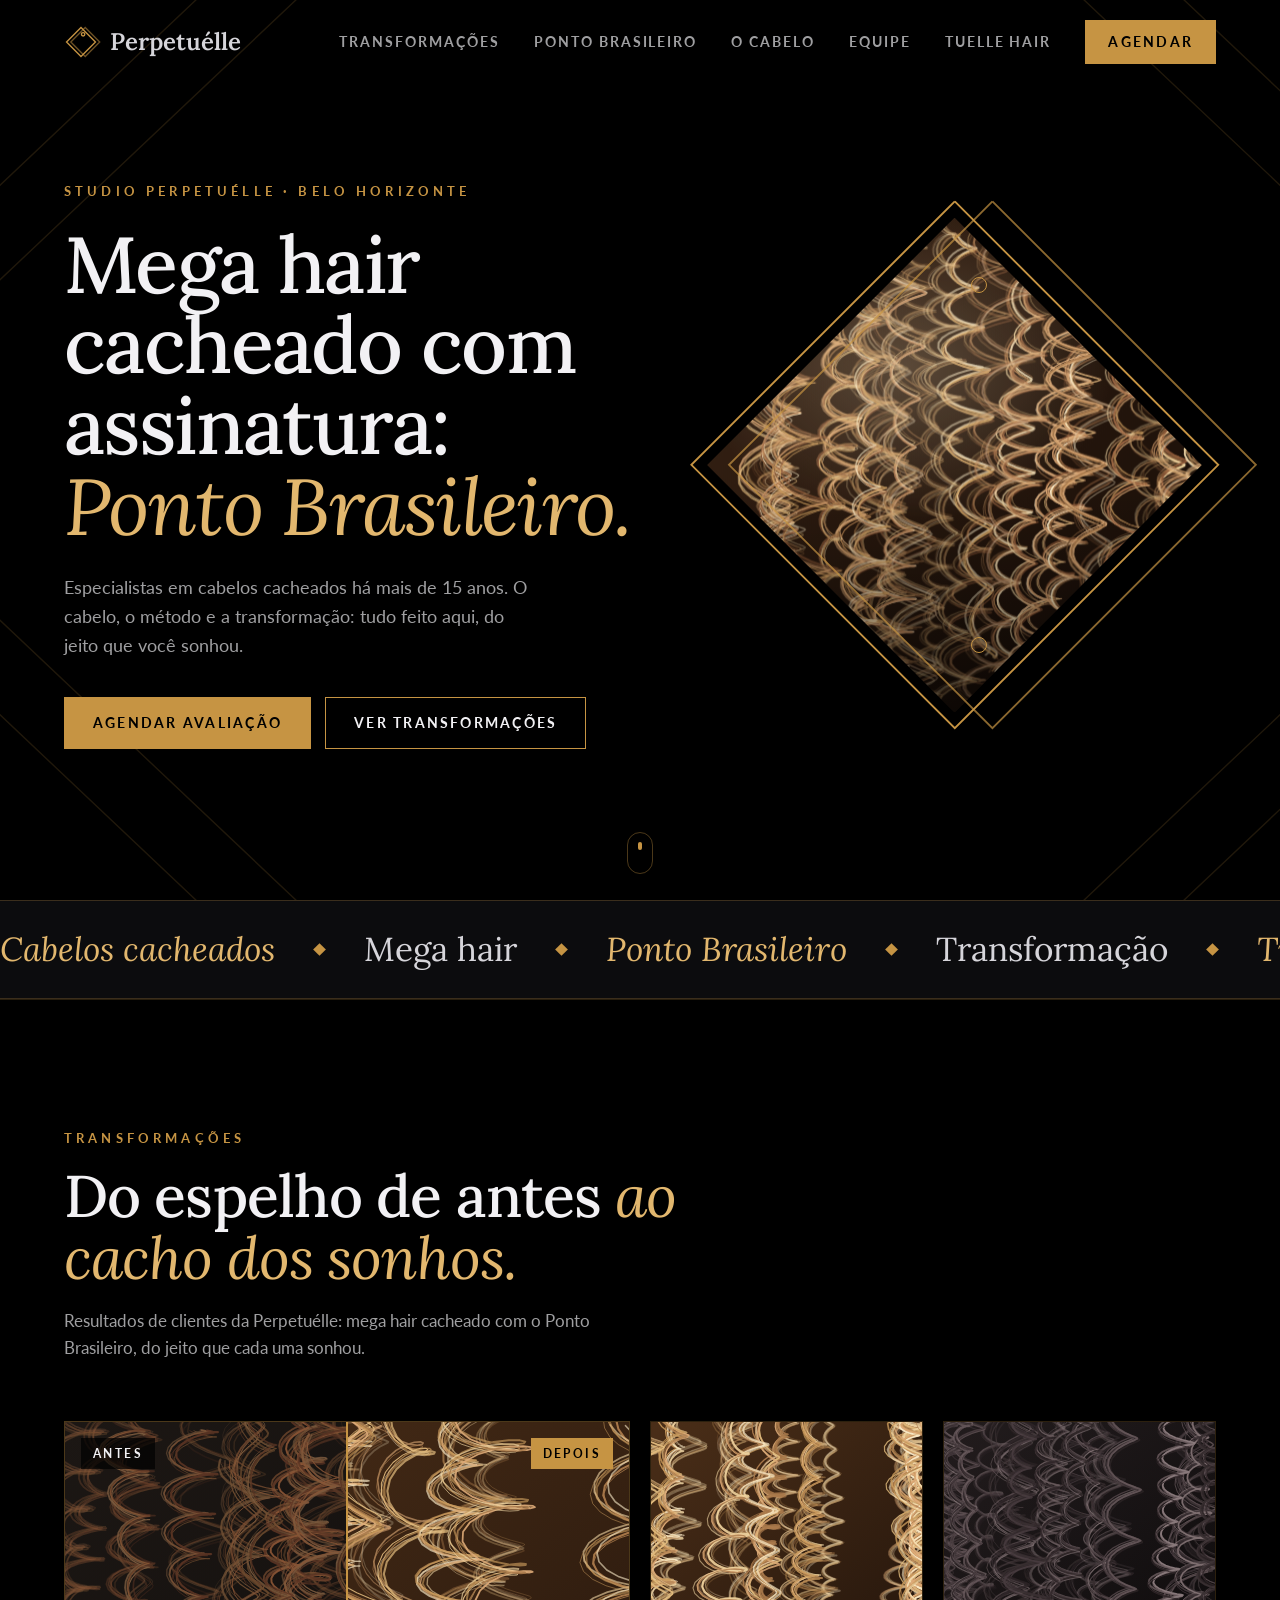
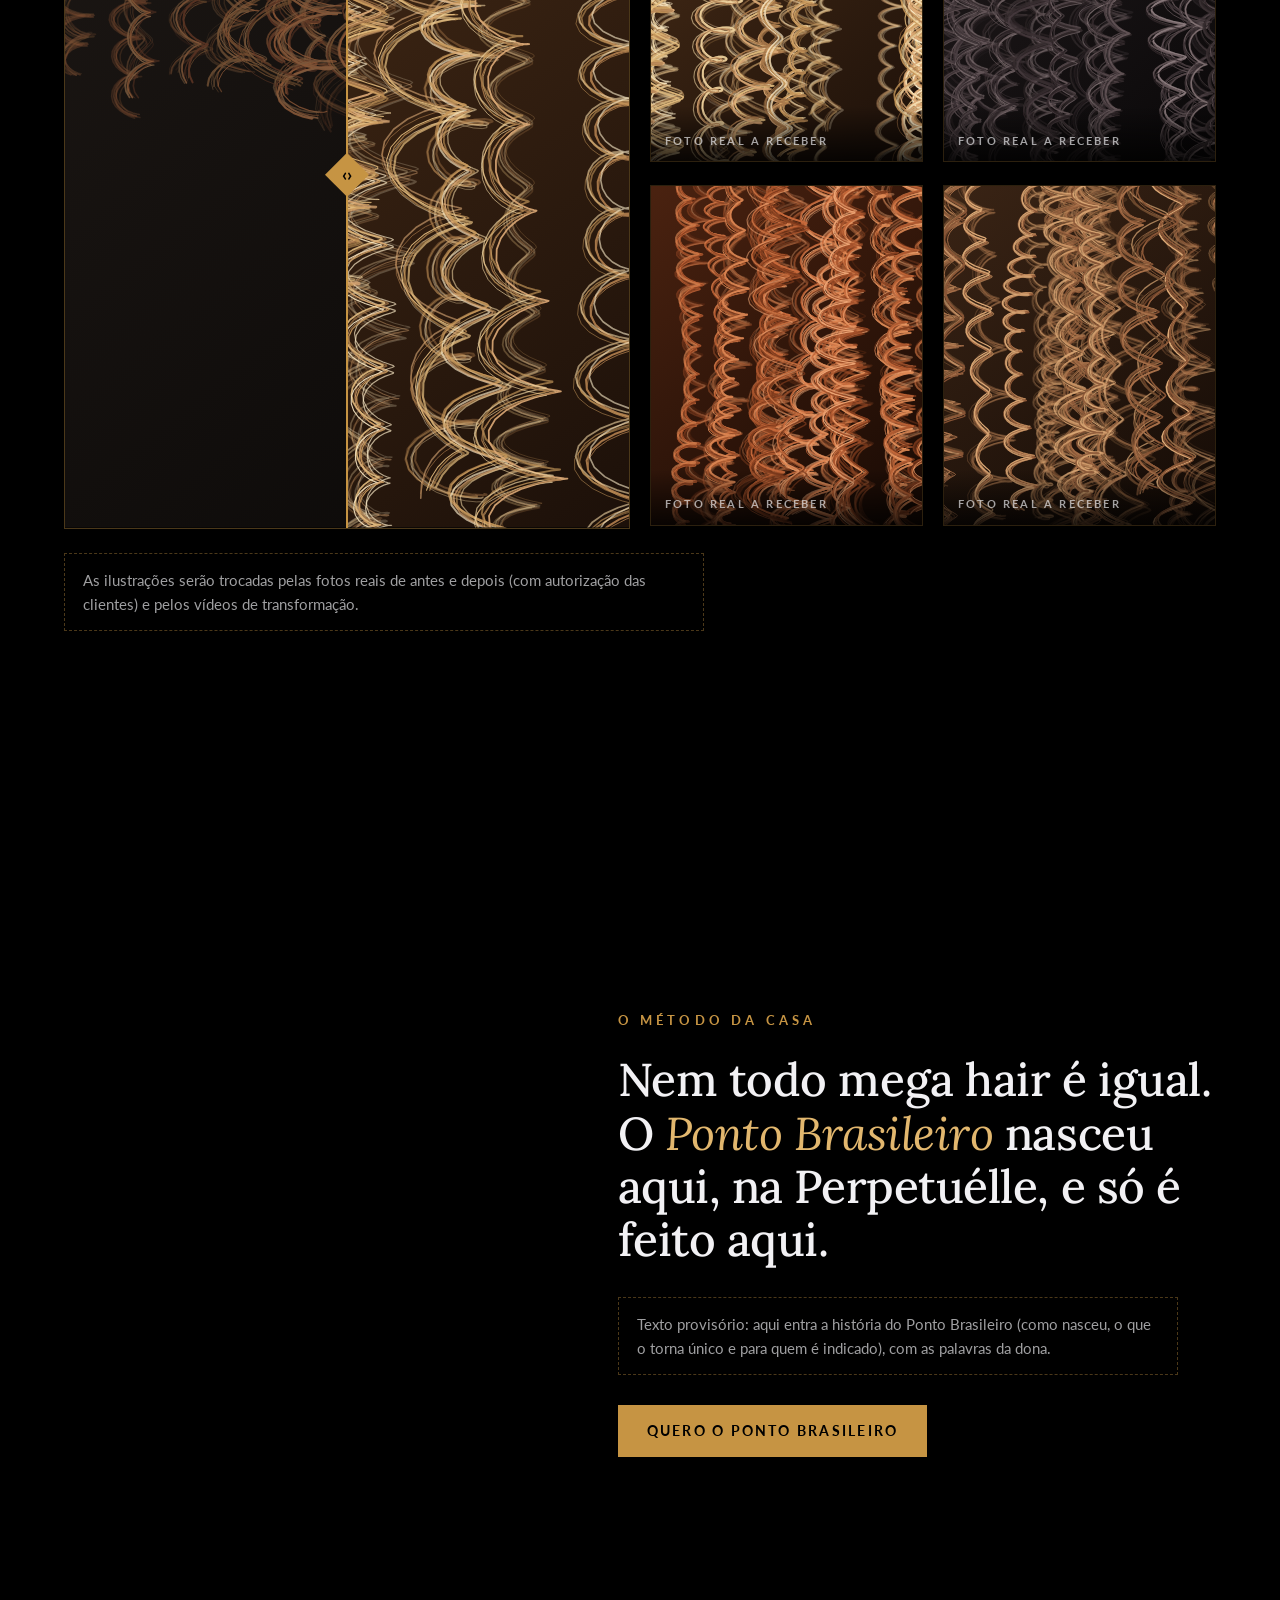
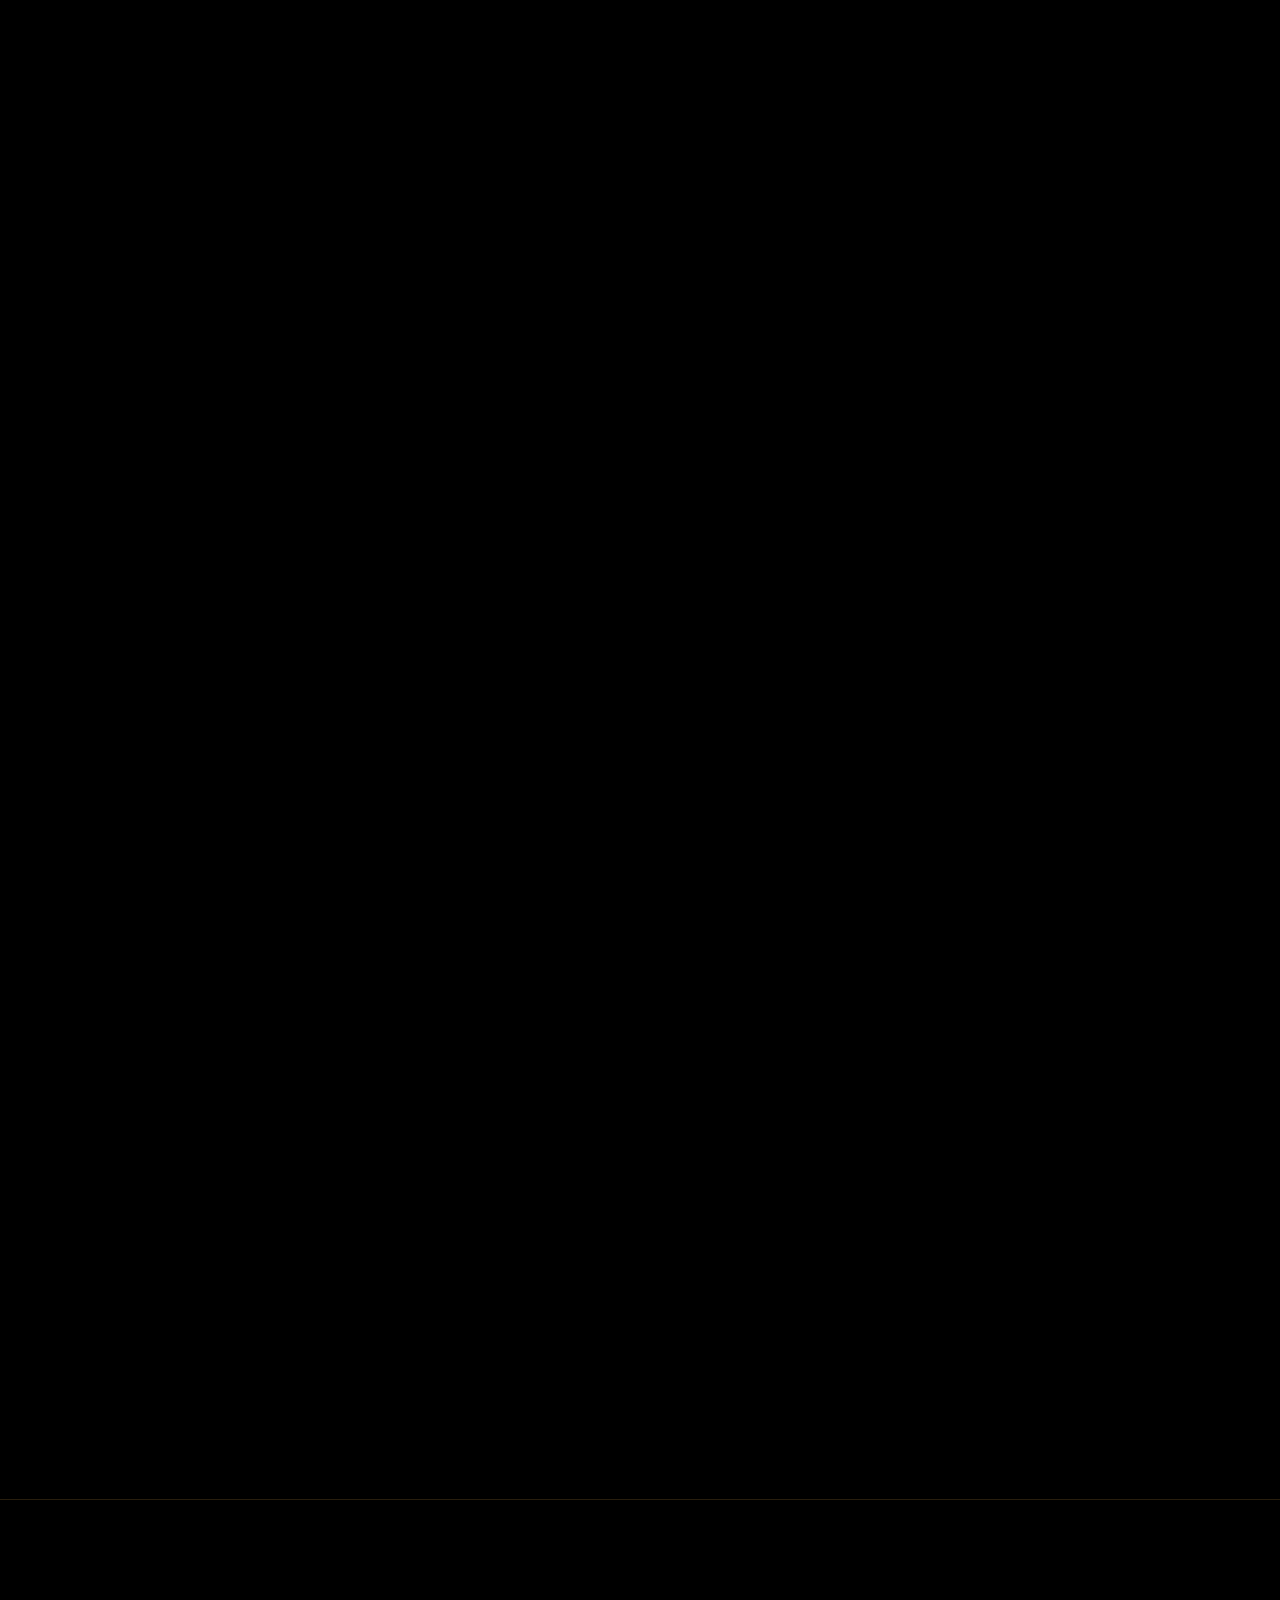
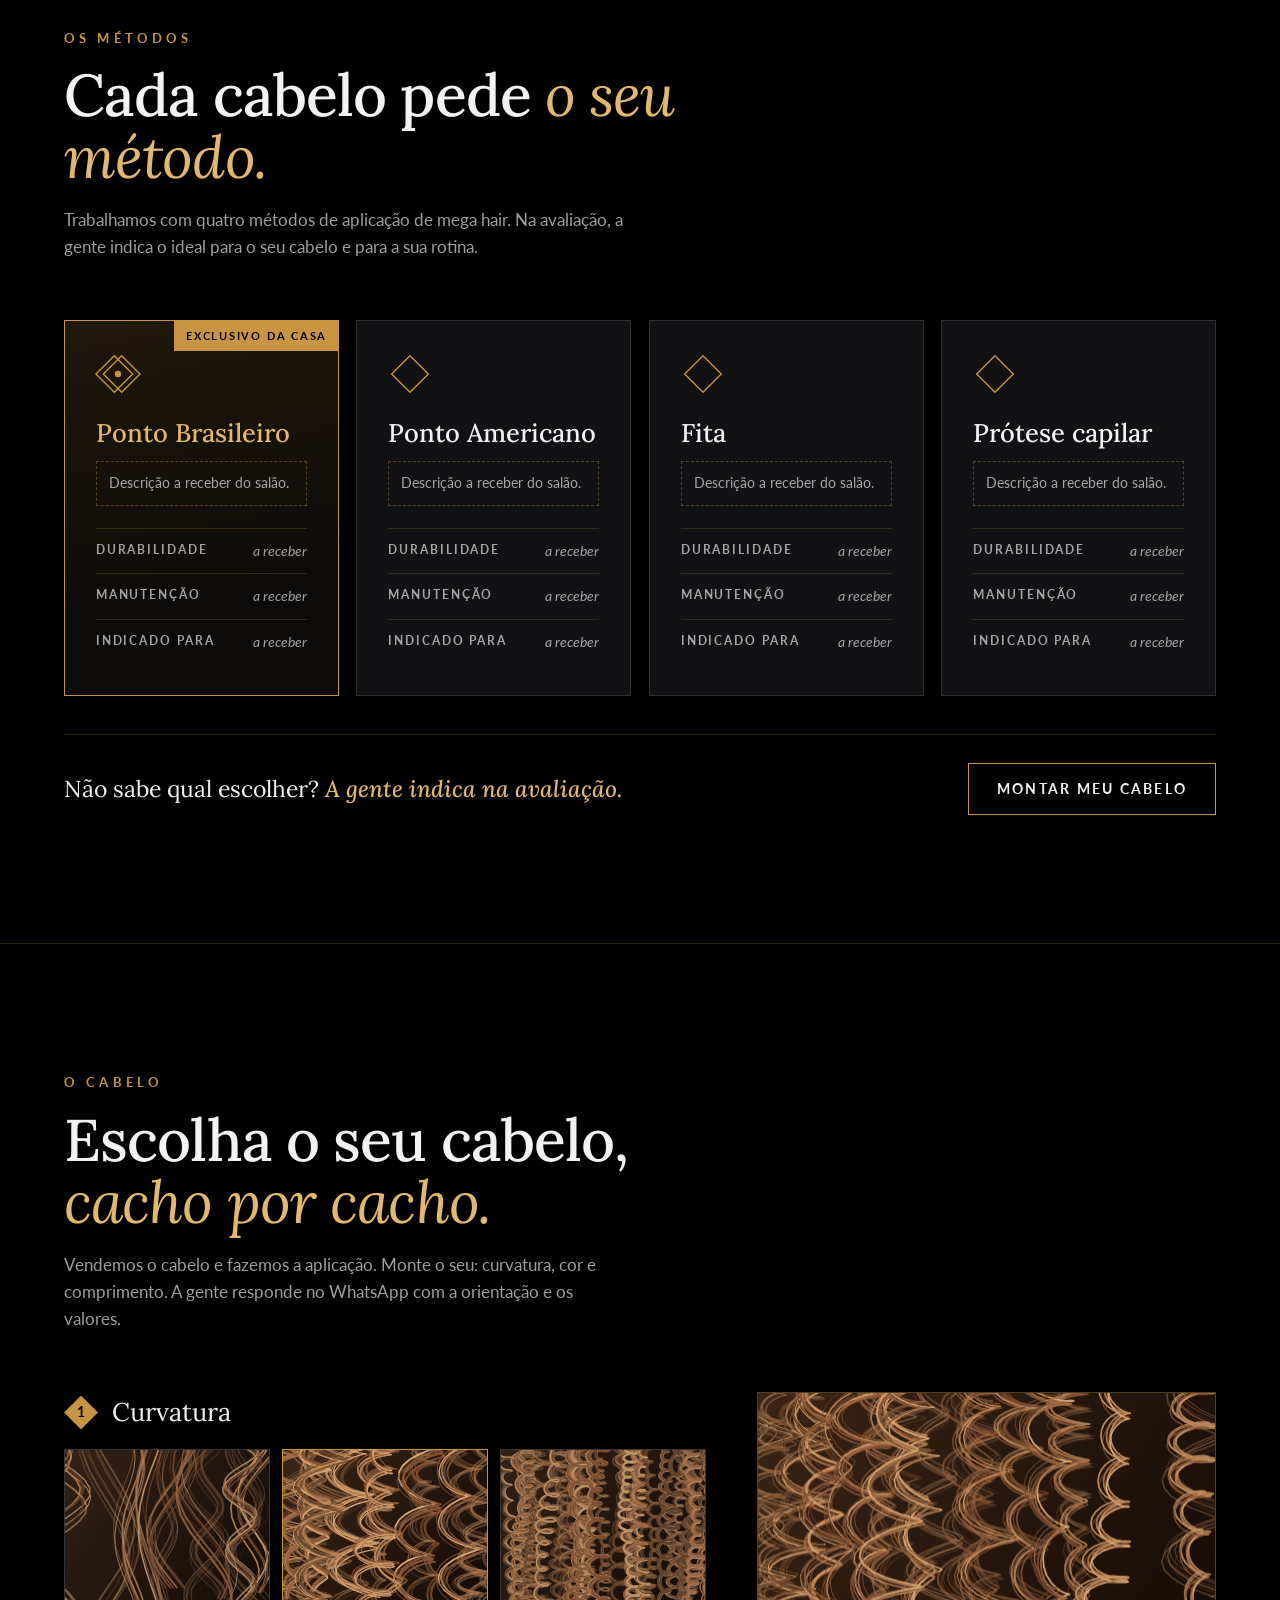
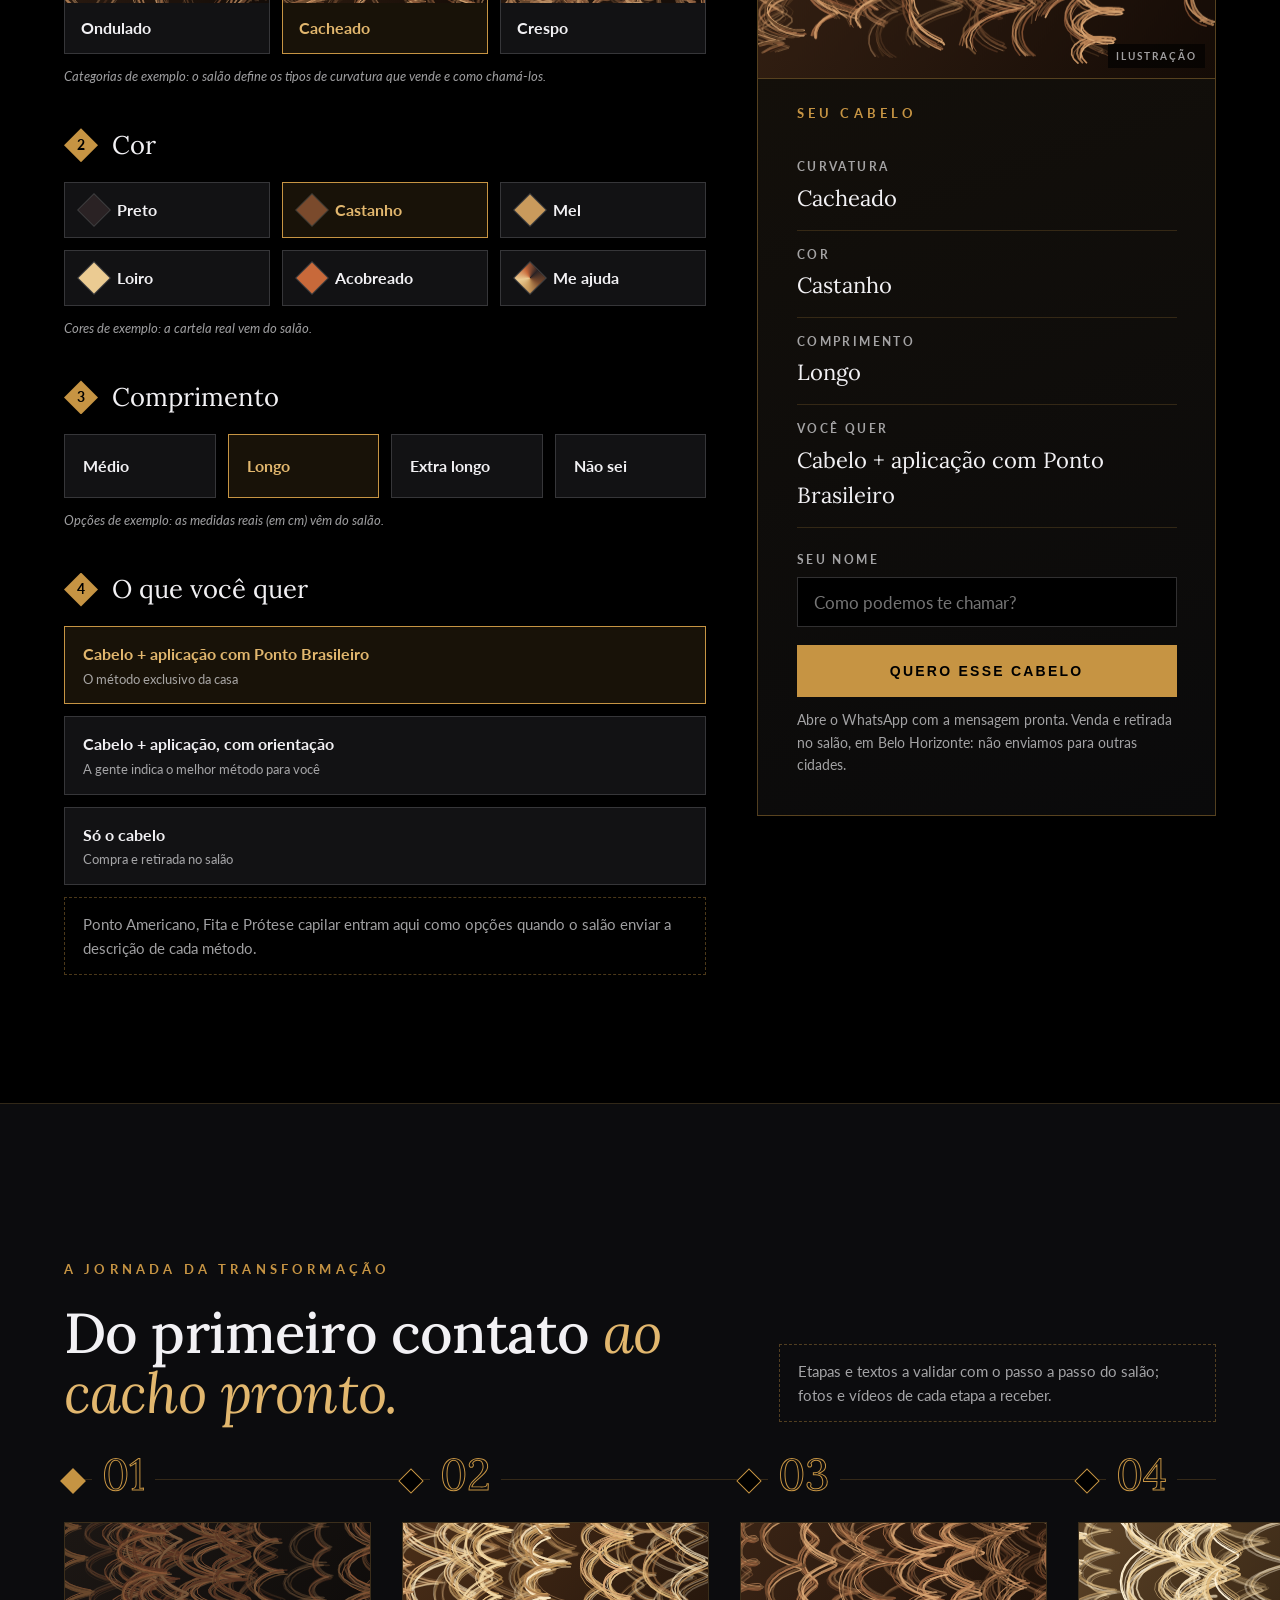
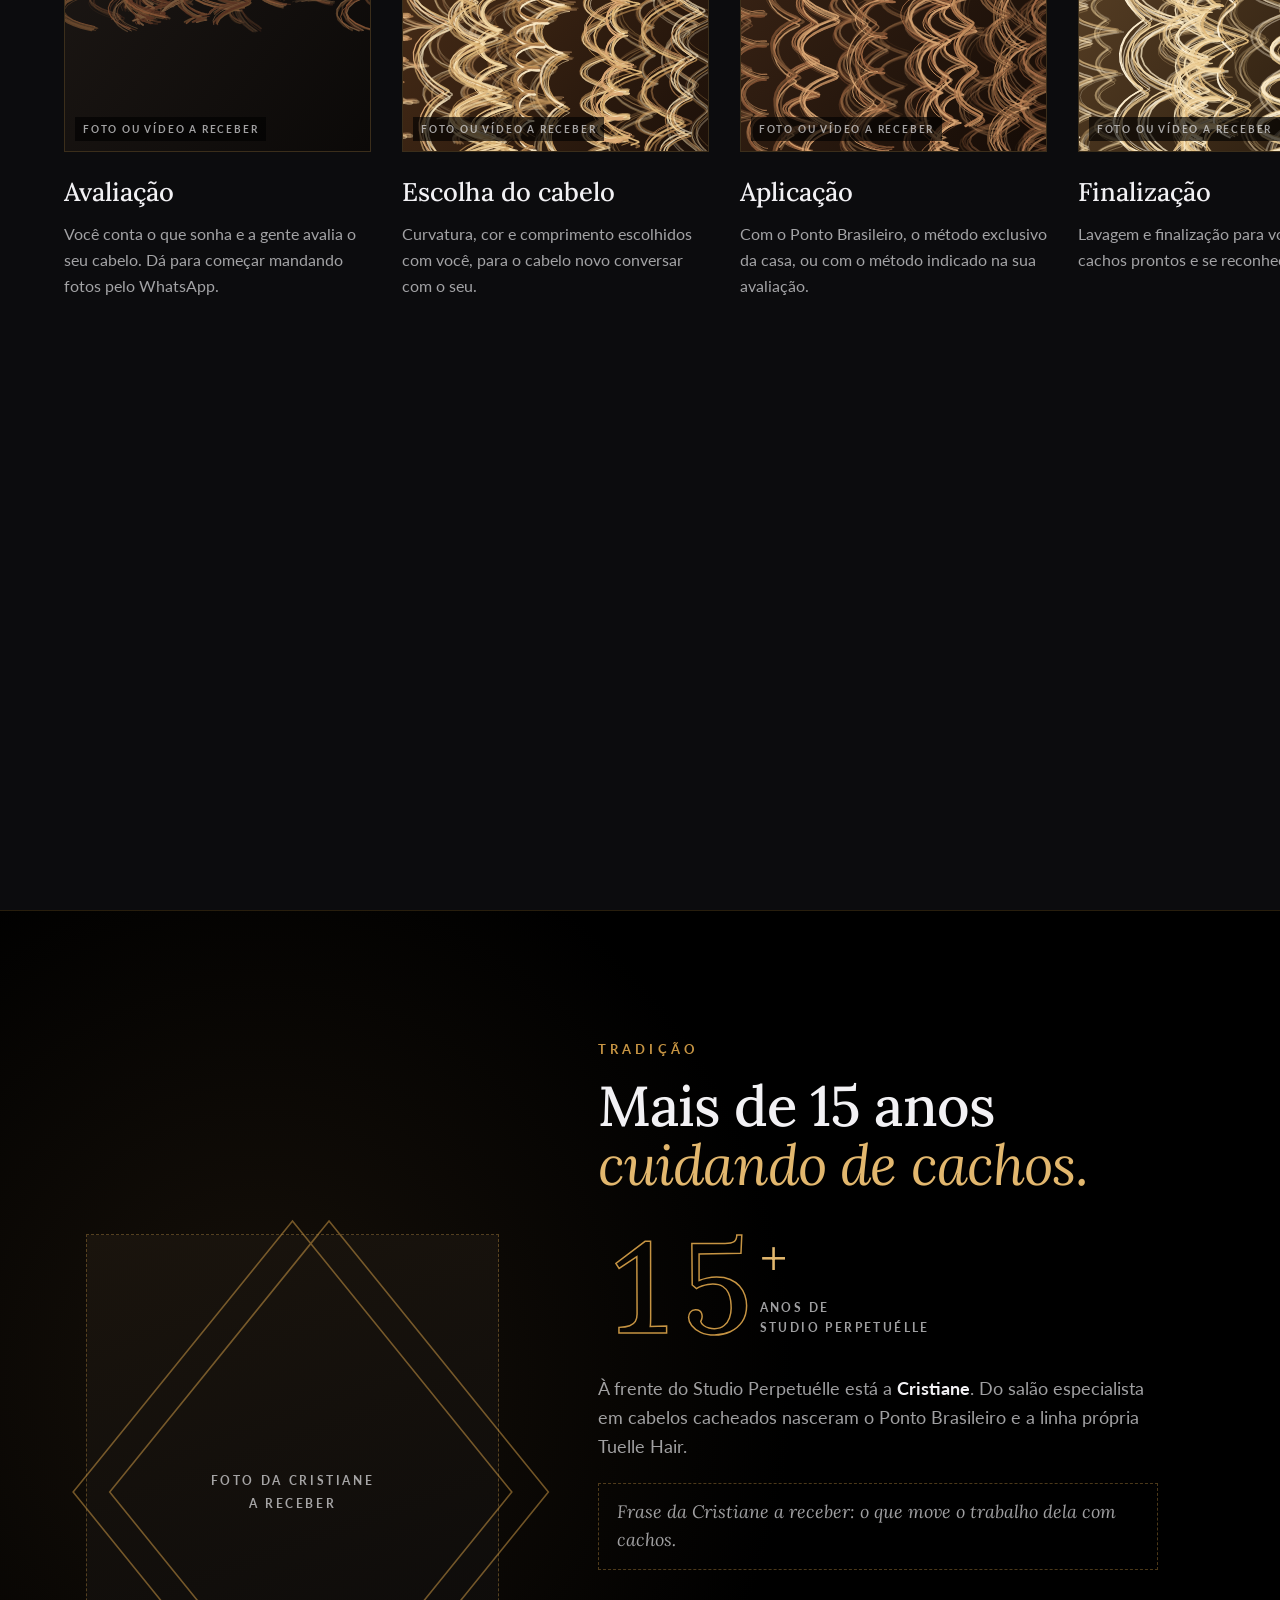
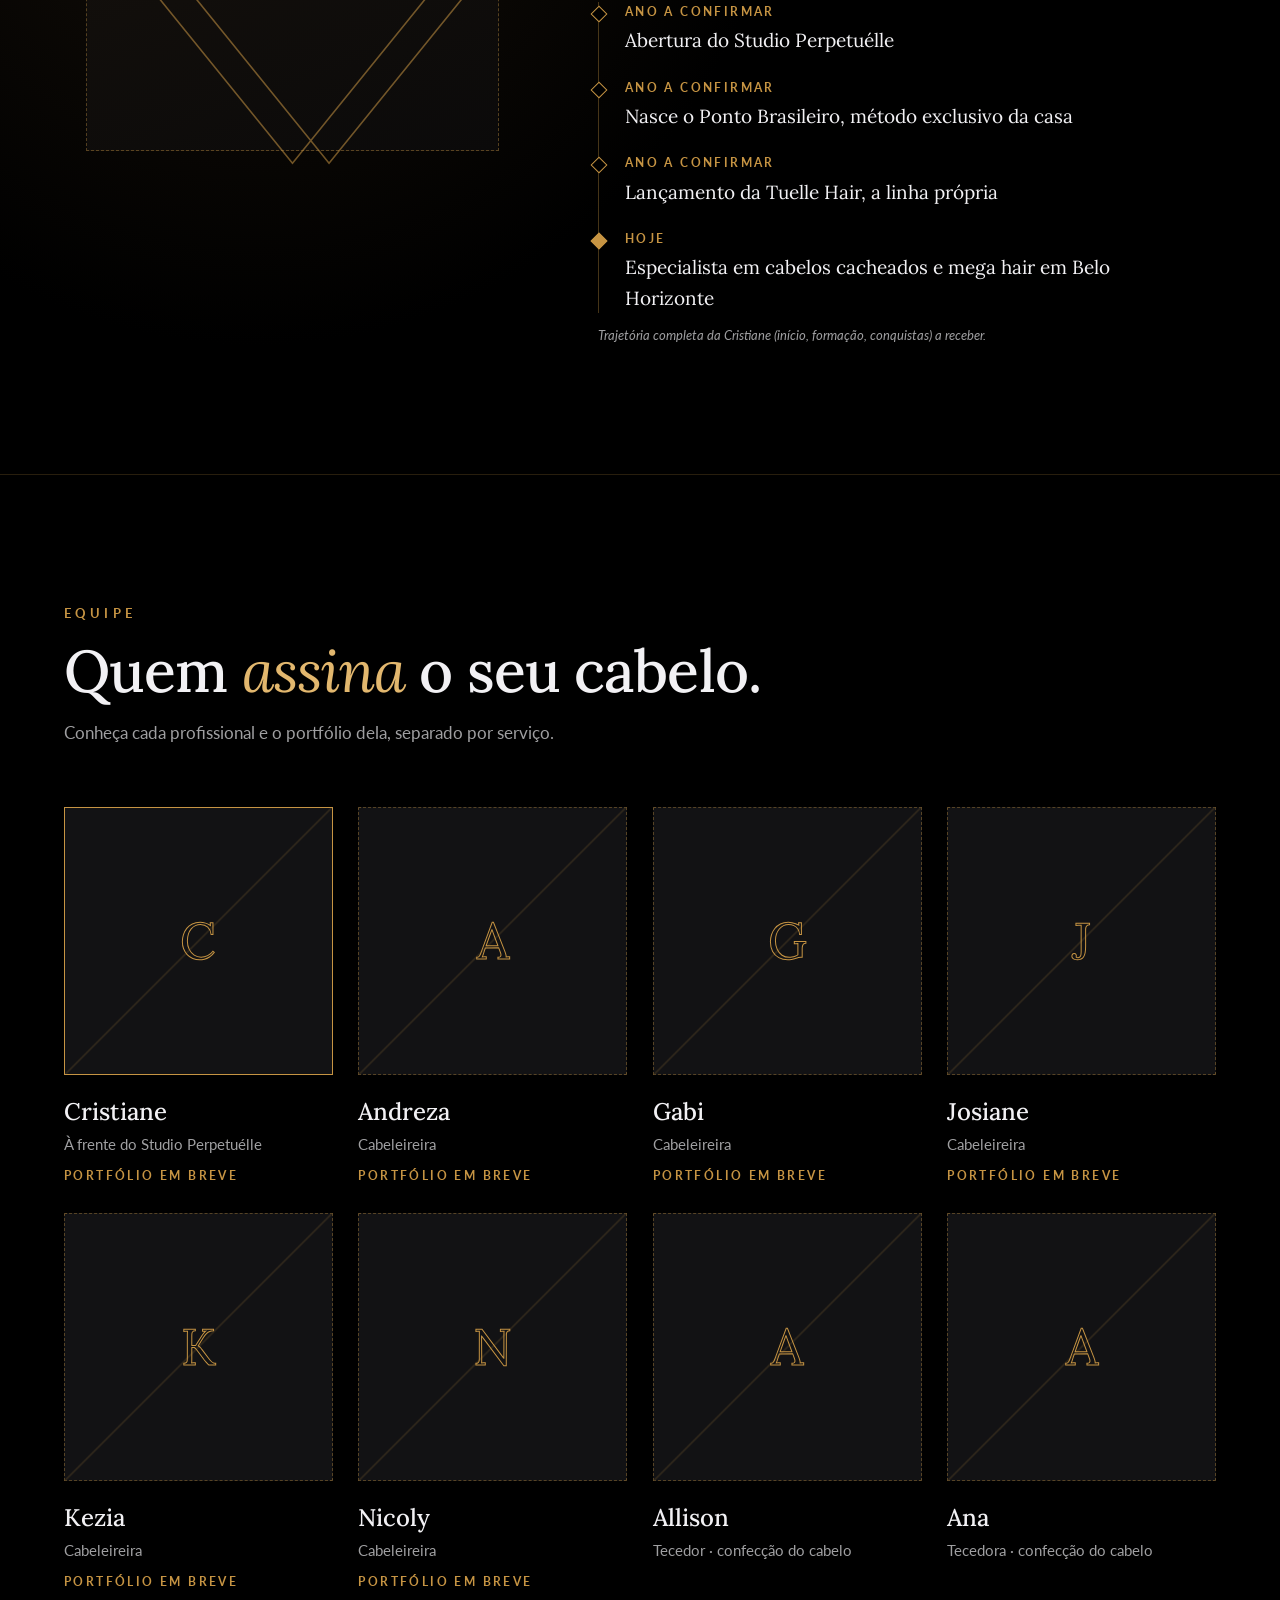
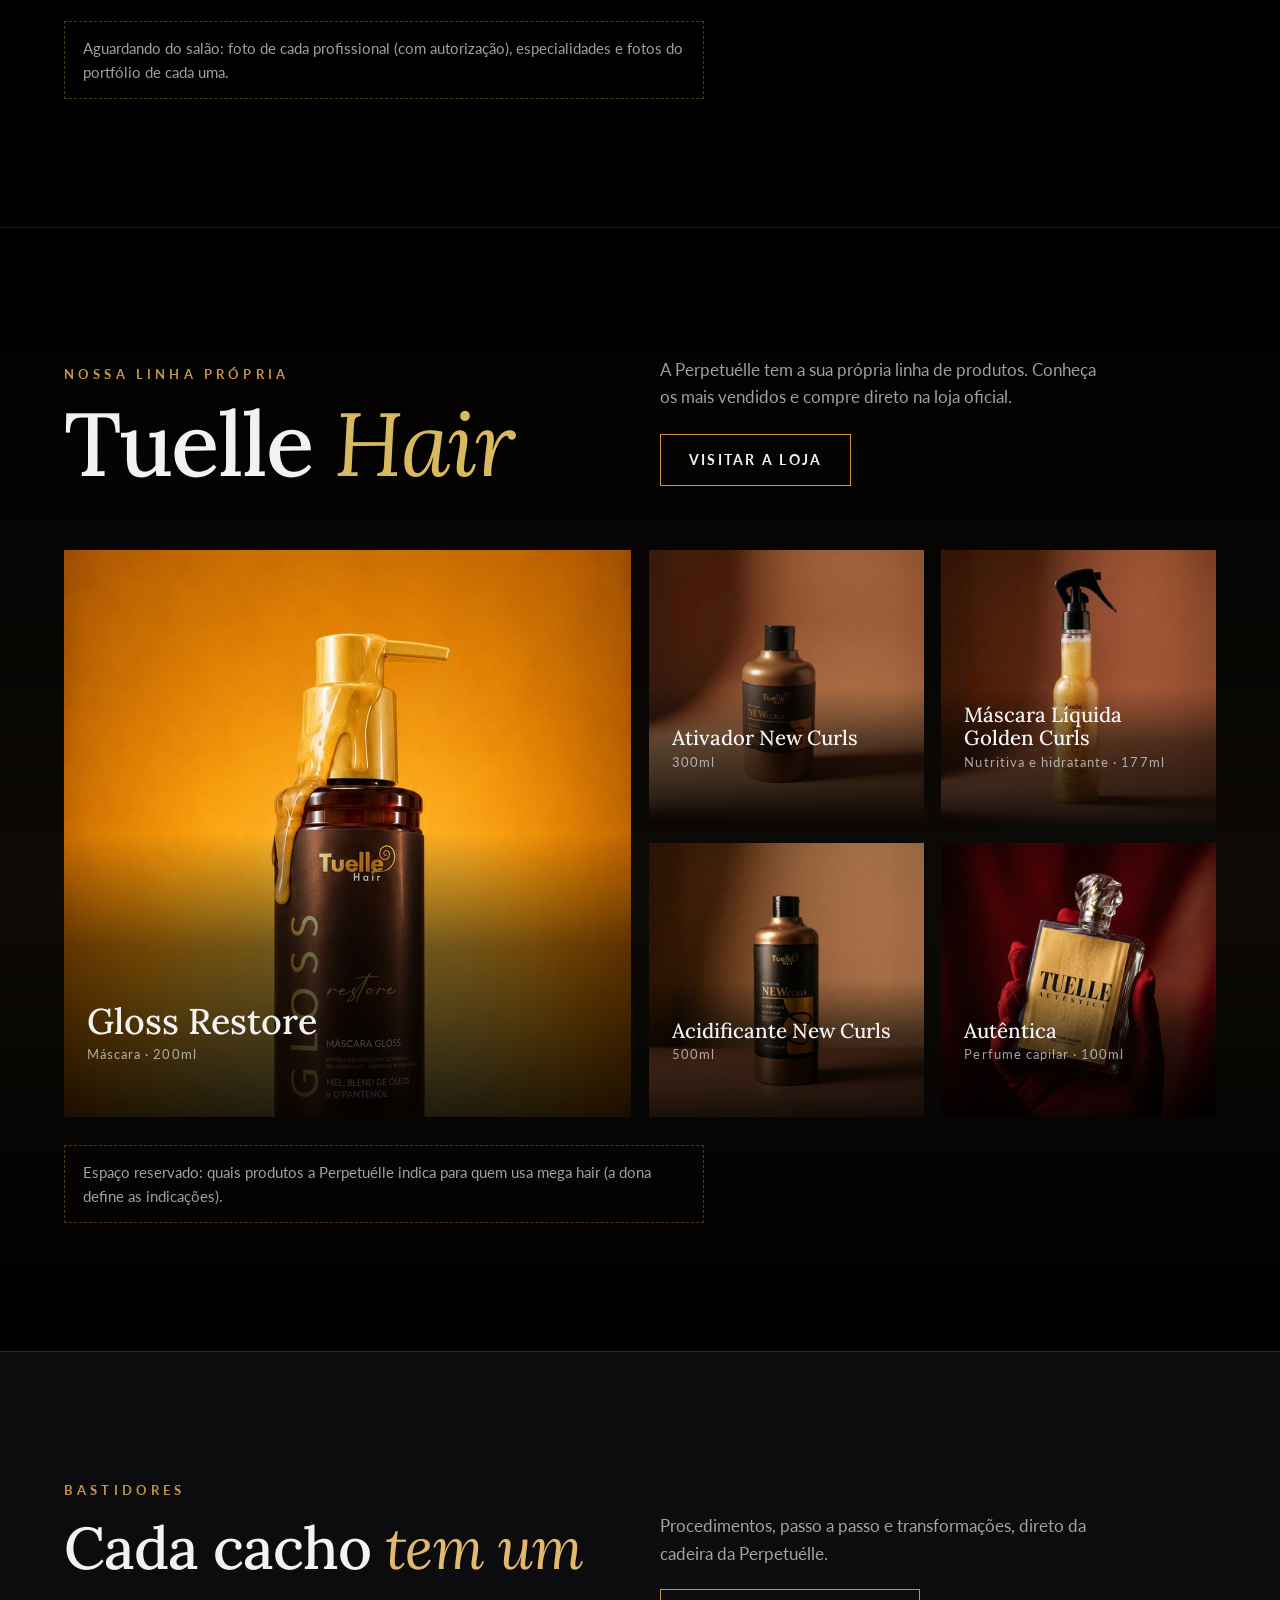
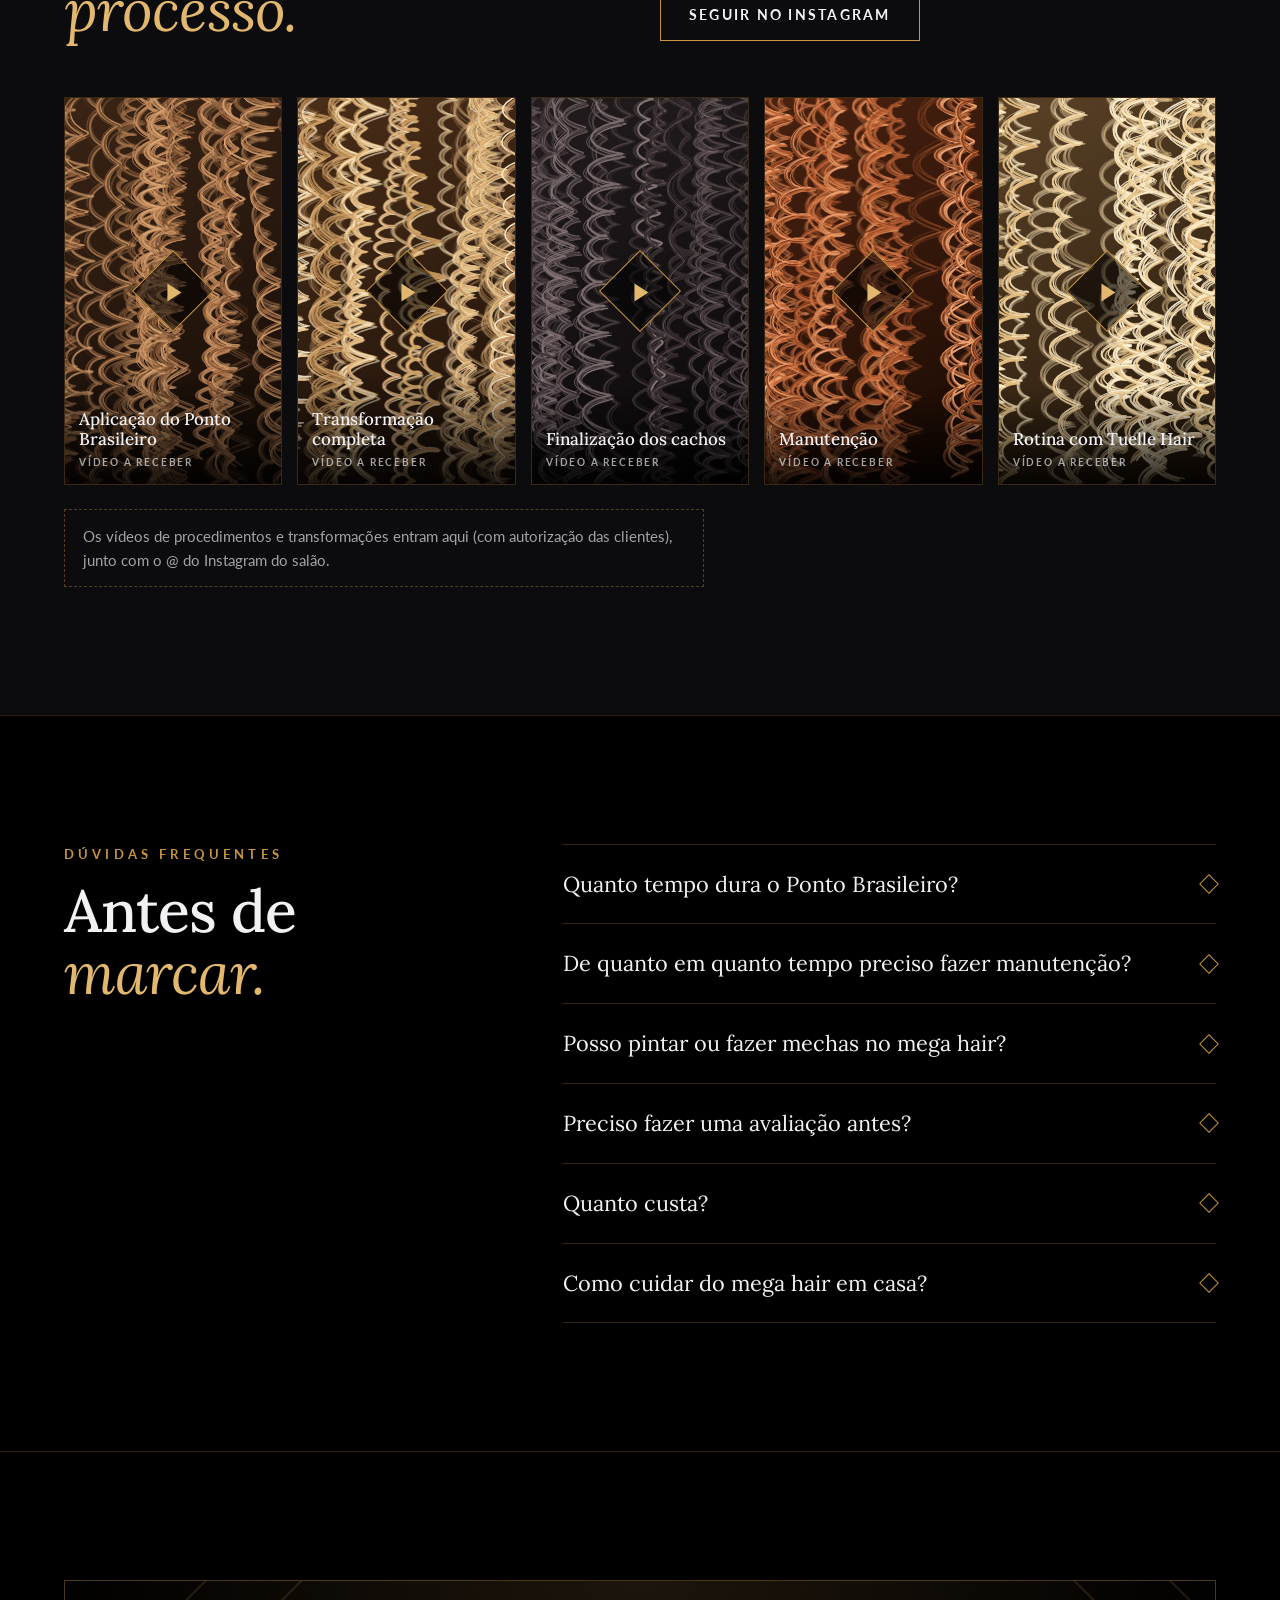
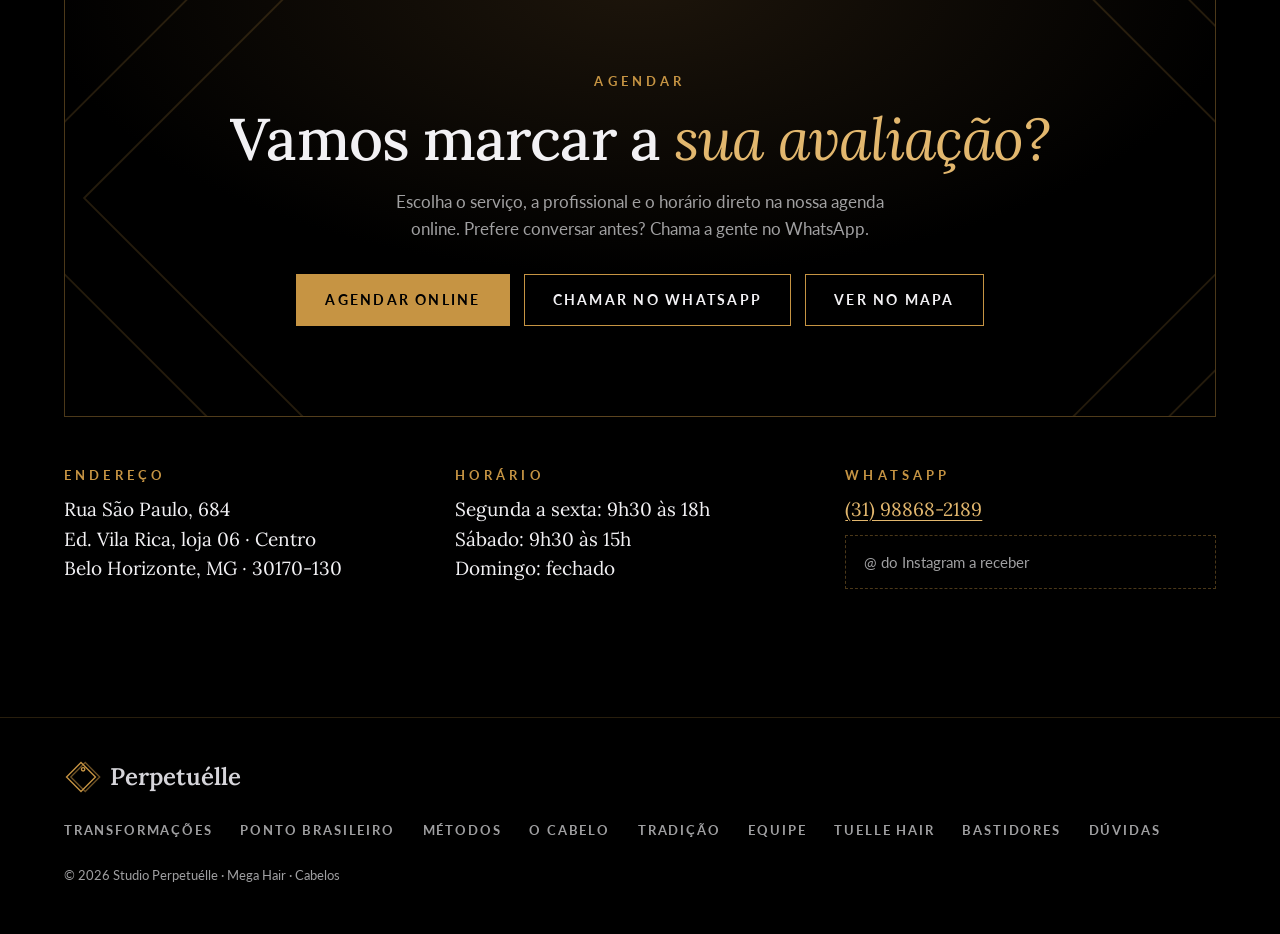
==== commit 62c5a2a2: "Prévia: agendamento pelo Trinks Co-Authored-By: Claude Opus 5.5 <noreply@anthropic.com>" ====
--- a/index.html
+++ b/index.html
@@ -28,7 +28,7 @@
     <a href="#o-cabelo">O cabelo</a>
     <a href="#equipe">Equipe</a>
     <a href="https://tuellehair.com.br/" target="_blank" rel="noopener">Tuelle Hair</a>
-    <a href="#agendar" class="btn btn--cobre nav__cta">Agendar</a>
+    <a href="https://www.trinks.com/studio-perpetuelle-mega-hair-cabelos" target="_blank" rel="noopener" data-agendar class="btn btn--cobre nav__cta">Agendar</a>
   </nav>
   <button class="nav__menu" id="abrir-menu" aria-label="Abrir menu" aria-expanded="false" aria-controls="menu"><i></i><i></i></button>
 </header>
@@ -46,7 +46,7 @@
       <h1 class="entra" style="--d:.25s">Mega hair cacheado com assinatura: <em>Ponto Brasileiro.</em></h1>
       <p class="hero__sub entra" style="--d:.45s">Especialistas em cabelos cacheados há mais de 15 anos. O cabelo, o método e a transformação: tudo feito aqui, do jeito que você sonhou.</p>
       <div class="hero__acoes entra" style="--d:.6s">
-        <a href="#agendar" class="btn btn--cobre">Agendar avaliação</a>
+        <a href="https://www.trinks.com/studio-perpetuelle-mega-hair-cabelos" target="_blank" rel="noopener" data-agendar class="btn btn--cobre">Agendar avaliação</a>
         <a href="#transformacoes" class="btn btn--linha">Ver transformações</a>
       </div>
     </div>
@@ -114,7 +114,7 @@
         <p class="sobretitulo">O método da casa</p>
         <h2 class="ponto__frase" id="frase">Nem todo mega hair é igual. O <em>Ponto Brasileiro</em> nasceu aqui, na Perpetuélle, e só é feito aqui.</h2>
         <p class="ponto__hist provisorio">Texto provisório: aqui entra a história do Ponto Brasileiro (como nasceu, o que o torna único e para quem é indicado), com as palavras da dona.</p>
-        <a href="#agendar" class="btn btn--cobre ponto__cta">Quero o Ponto Brasileiro</a>
+        <a href="https://www.trinks.com/studio-perpetuelle-mega-hair-cabelos" target="_blank" rel="noopener" data-agendar class="btn btn--cobre ponto__cta">Quero o Ponto Brasileiro</a>
       </div>
     </div>
   </section>
@@ -409,9 +409,10 @@
       <svg class="contato__linhas" viewBox="0 0 600 600" preserveAspectRatio="xMidYMid slice" aria-hidden="true"><path d="M300 -40 L640 300 L300 640 L-40 300 Z"/><path d="M350 -40 L690 300 L350 640 L10 300 Z"/></svg>
       <p class="sobretitulo">Agendar</p>
       <h2>Vamos marcar a <em>sua avaliação?</em></h2>
-      <p>O agendamento online chega em breve. Por enquanto, fale com a gente pelo WhatsApp.</p>
+      <p>Escolha o serviço, a profissional e o horário direto na nossa agenda online. Prefere conversar antes? Chama a gente no WhatsApp.</p>
       <div class="contato__acoes">
-        <a class="btn btn--cobre" id="whats-contato" href="#" target="_blank" rel="noopener">Chamar no WhatsApp</a>
+        <a href="https://www.trinks.com/studio-perpetuelle-mega-hair-cabelos" target="_blank" rel="noopener" data-agendar class="btn btn--cobre">Agendar online</a>
+        <a class="btn btn--linha" id="whats-contato" href="#" target="_blank" rel="noopener">Chamar no WhatsApp</a>
         <a class="btn btn--linha" href="https://www.google.com/maps/search/?api=1&amp;query=Rua+S%C3%A3o+Paulo%2C+684%2C+Centro%2C+Belo+Horizonte+MG" target="_blank" rel="noopener">Ver no mapa</a>
       </div>
     </div>
@@ -435,7 +436,7 @@
   <p class="rodape-site__copy">© 2026 Studio Perpetuélle · Mega Hair · Cabelos</p>
 </footer>
 
-<a href="#agendar" class="agendar-fixo" id="agendar-fixo">Agendar avaliação</a>
+<a href="https://www.trinks.com/studio-perpetuelle-mega-hair-cabelos" target="_blank" rel="noopener" data-agendar class="agendar-fixo" id="agendar-fixo">Agendar avaliação</a>
 
 <script src="assets/js/main.js"></script>
 </body>
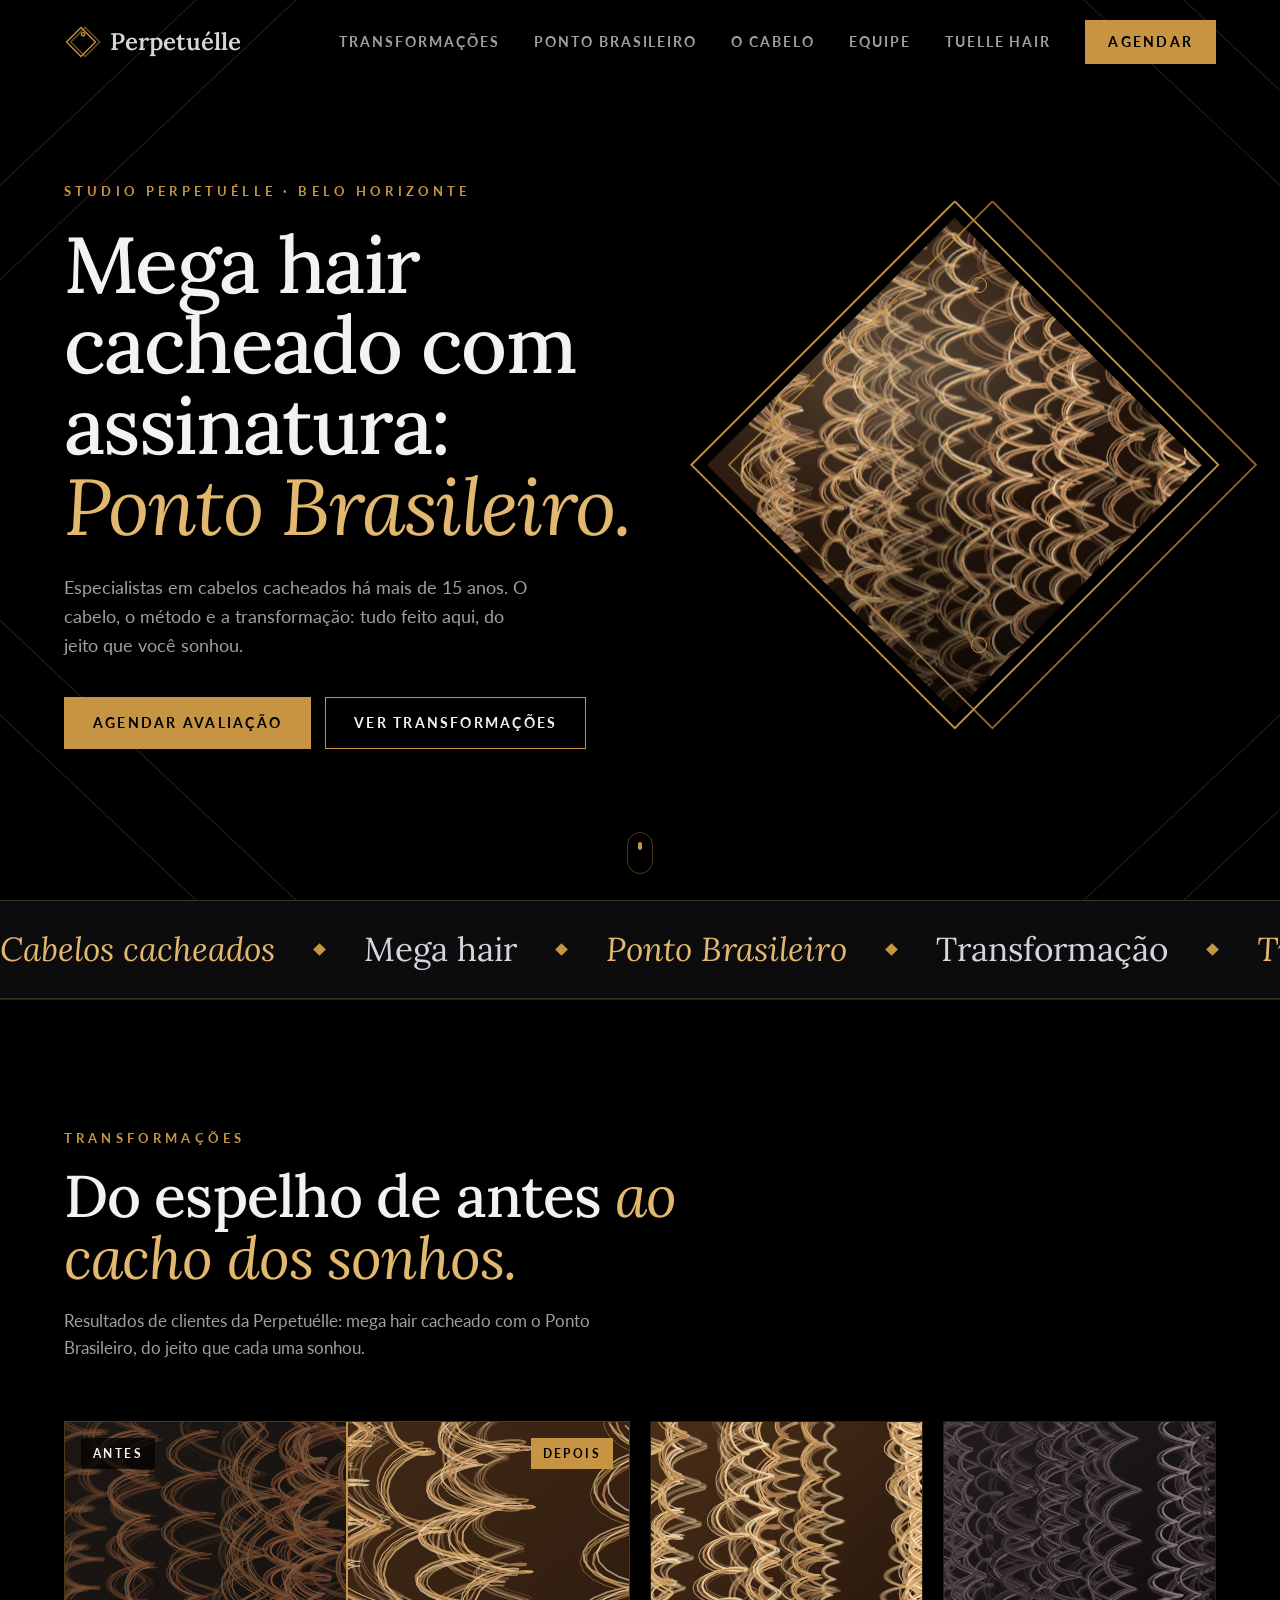
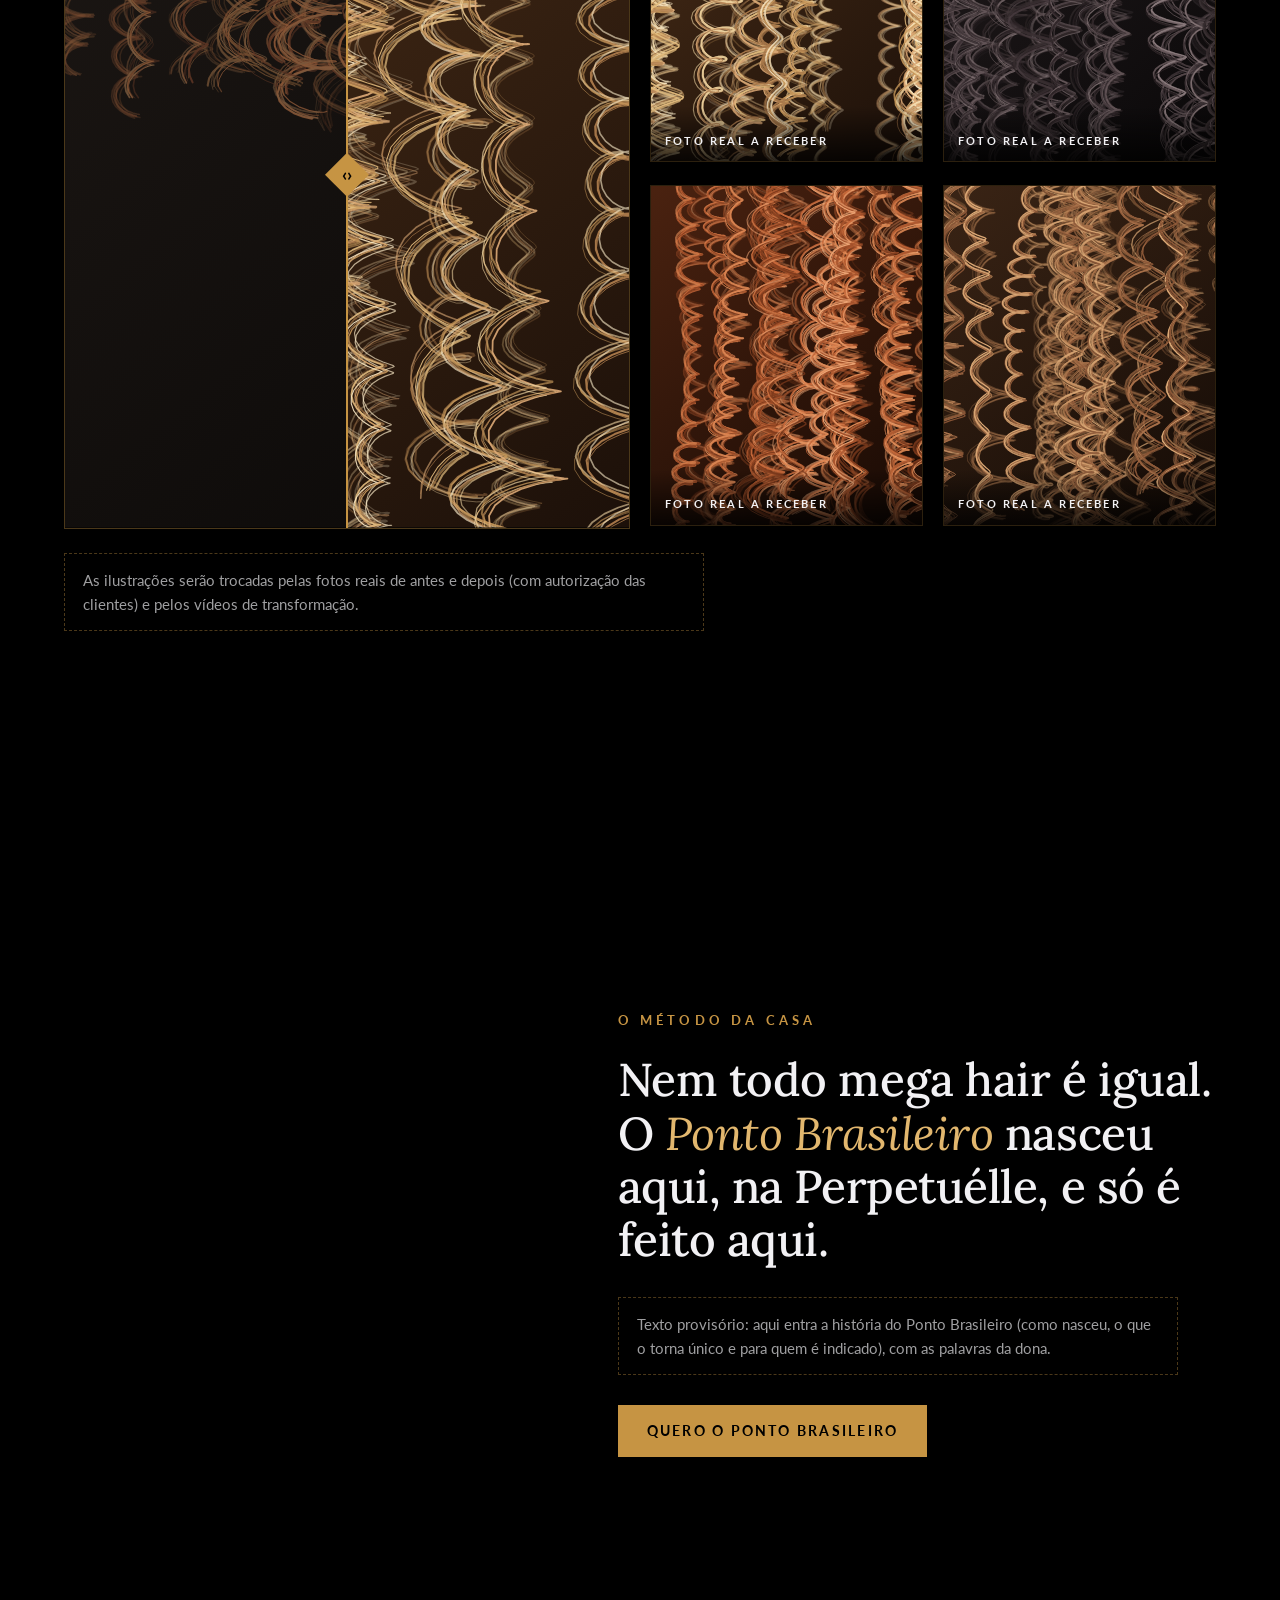
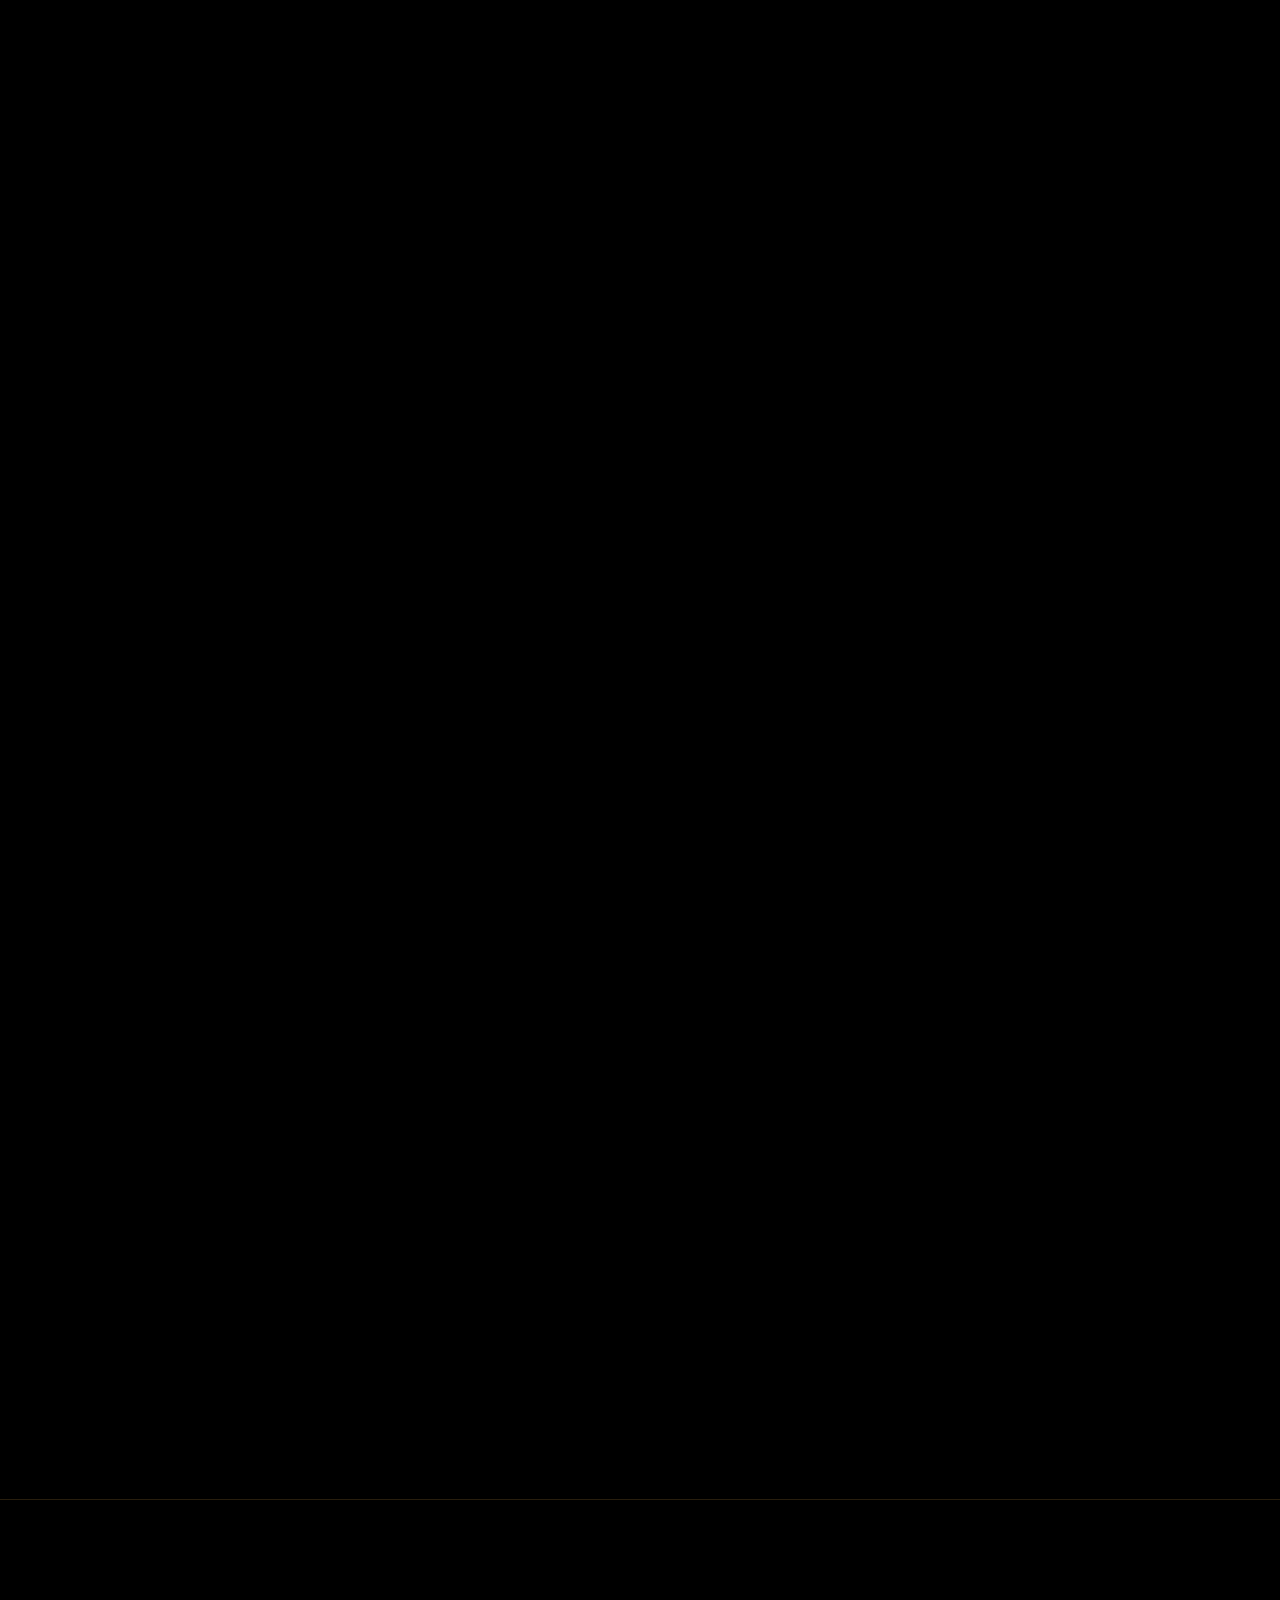
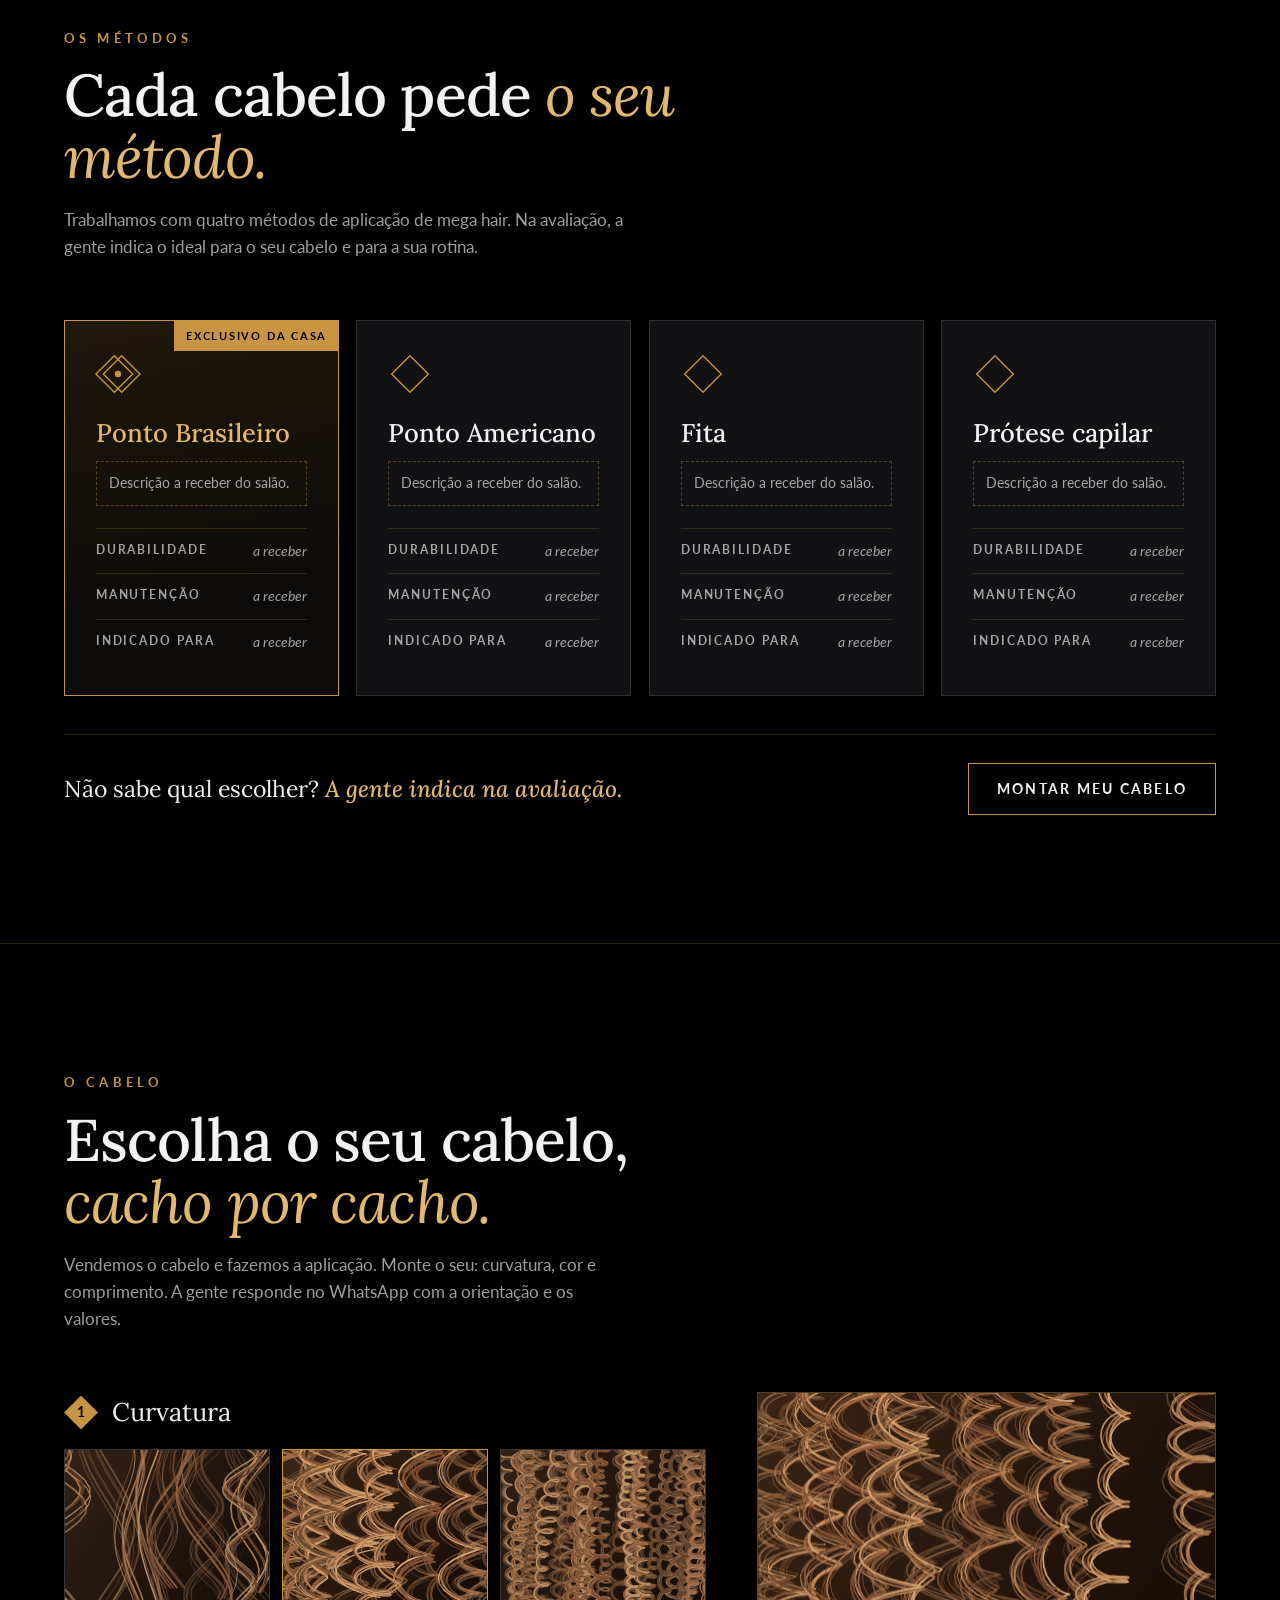
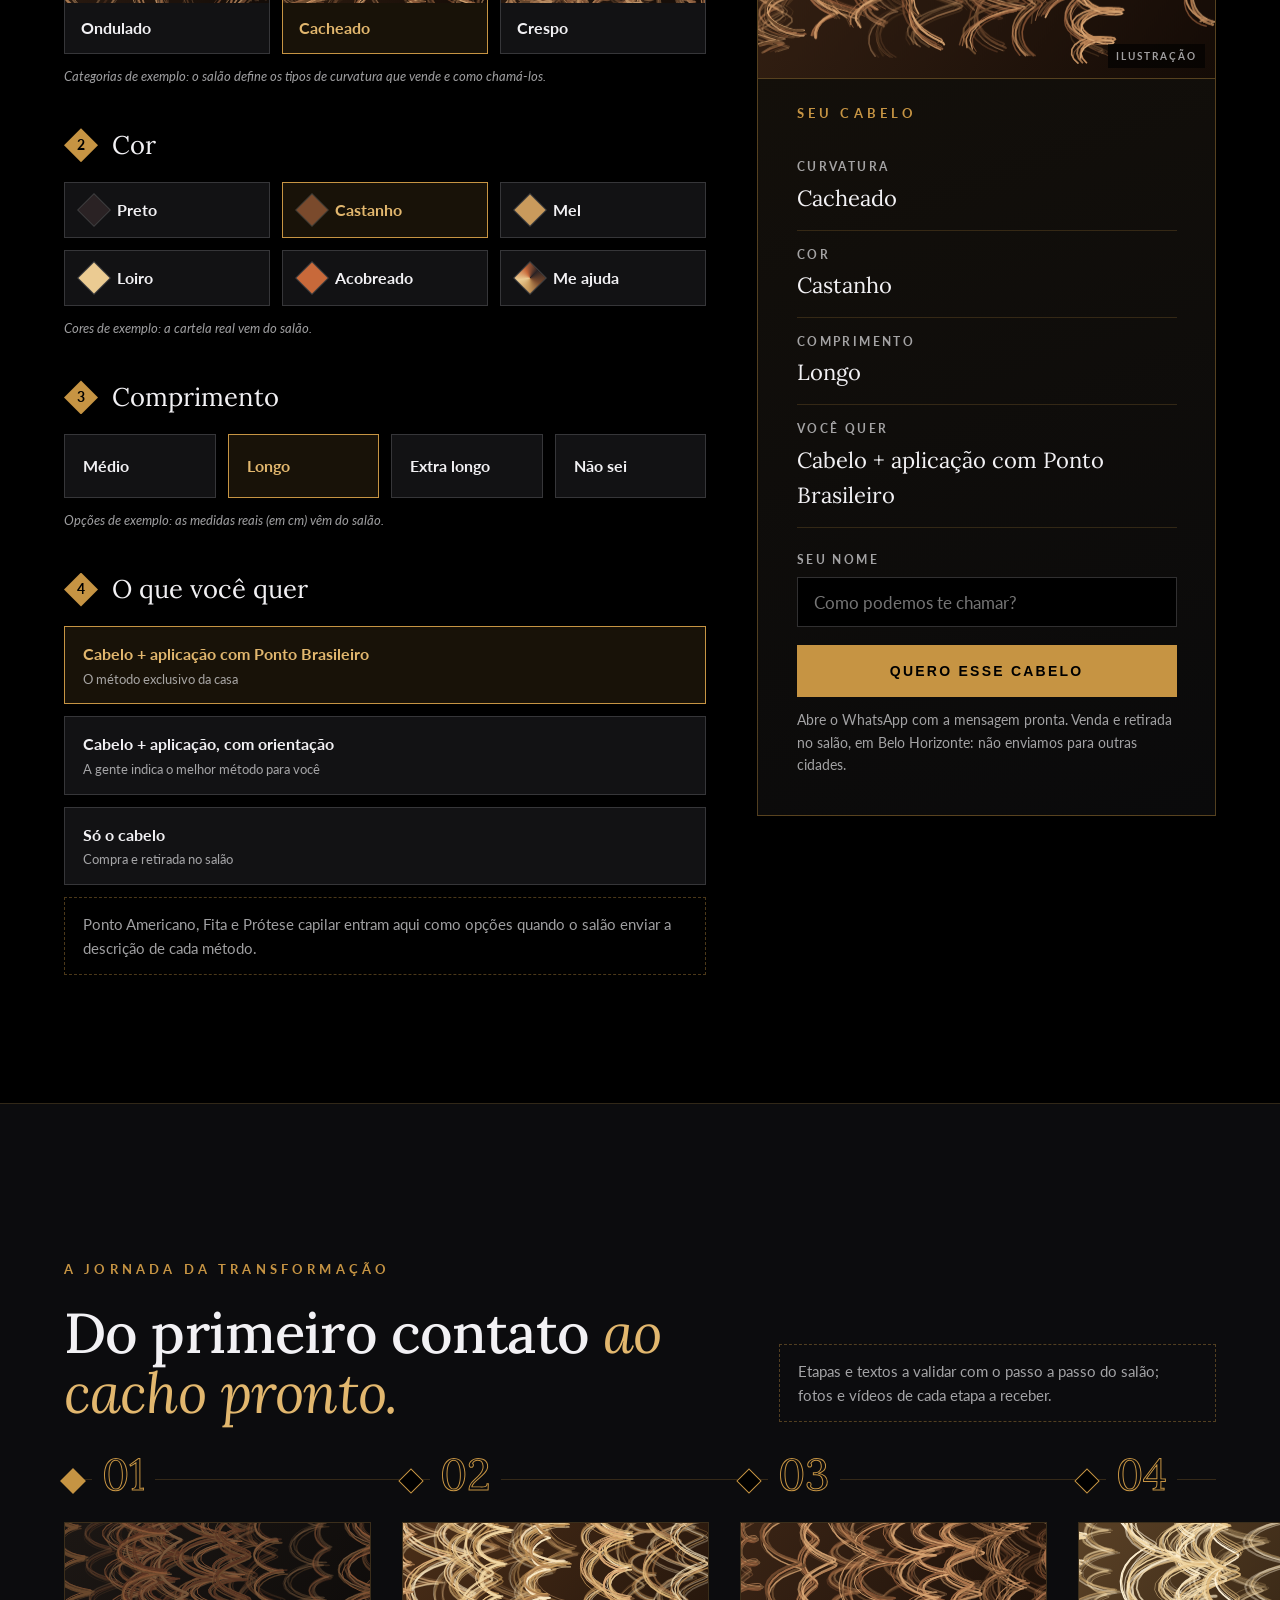
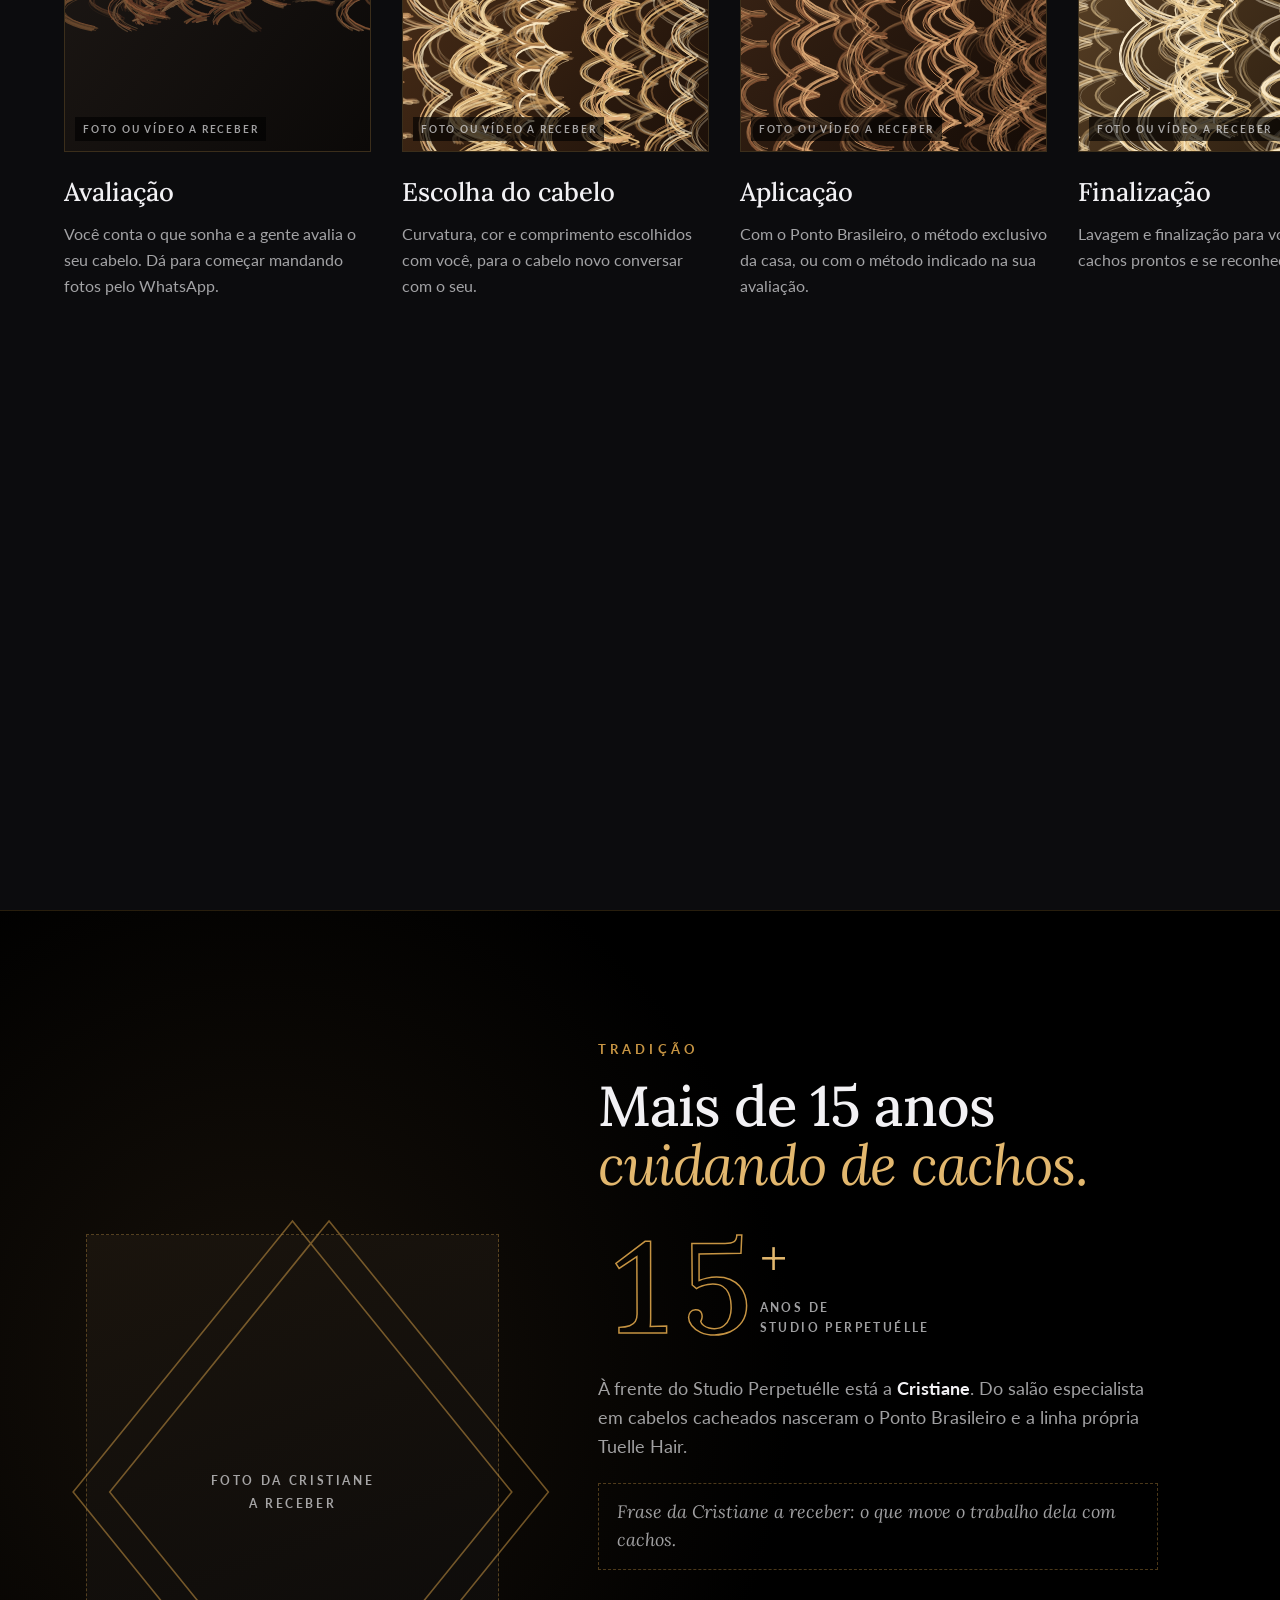
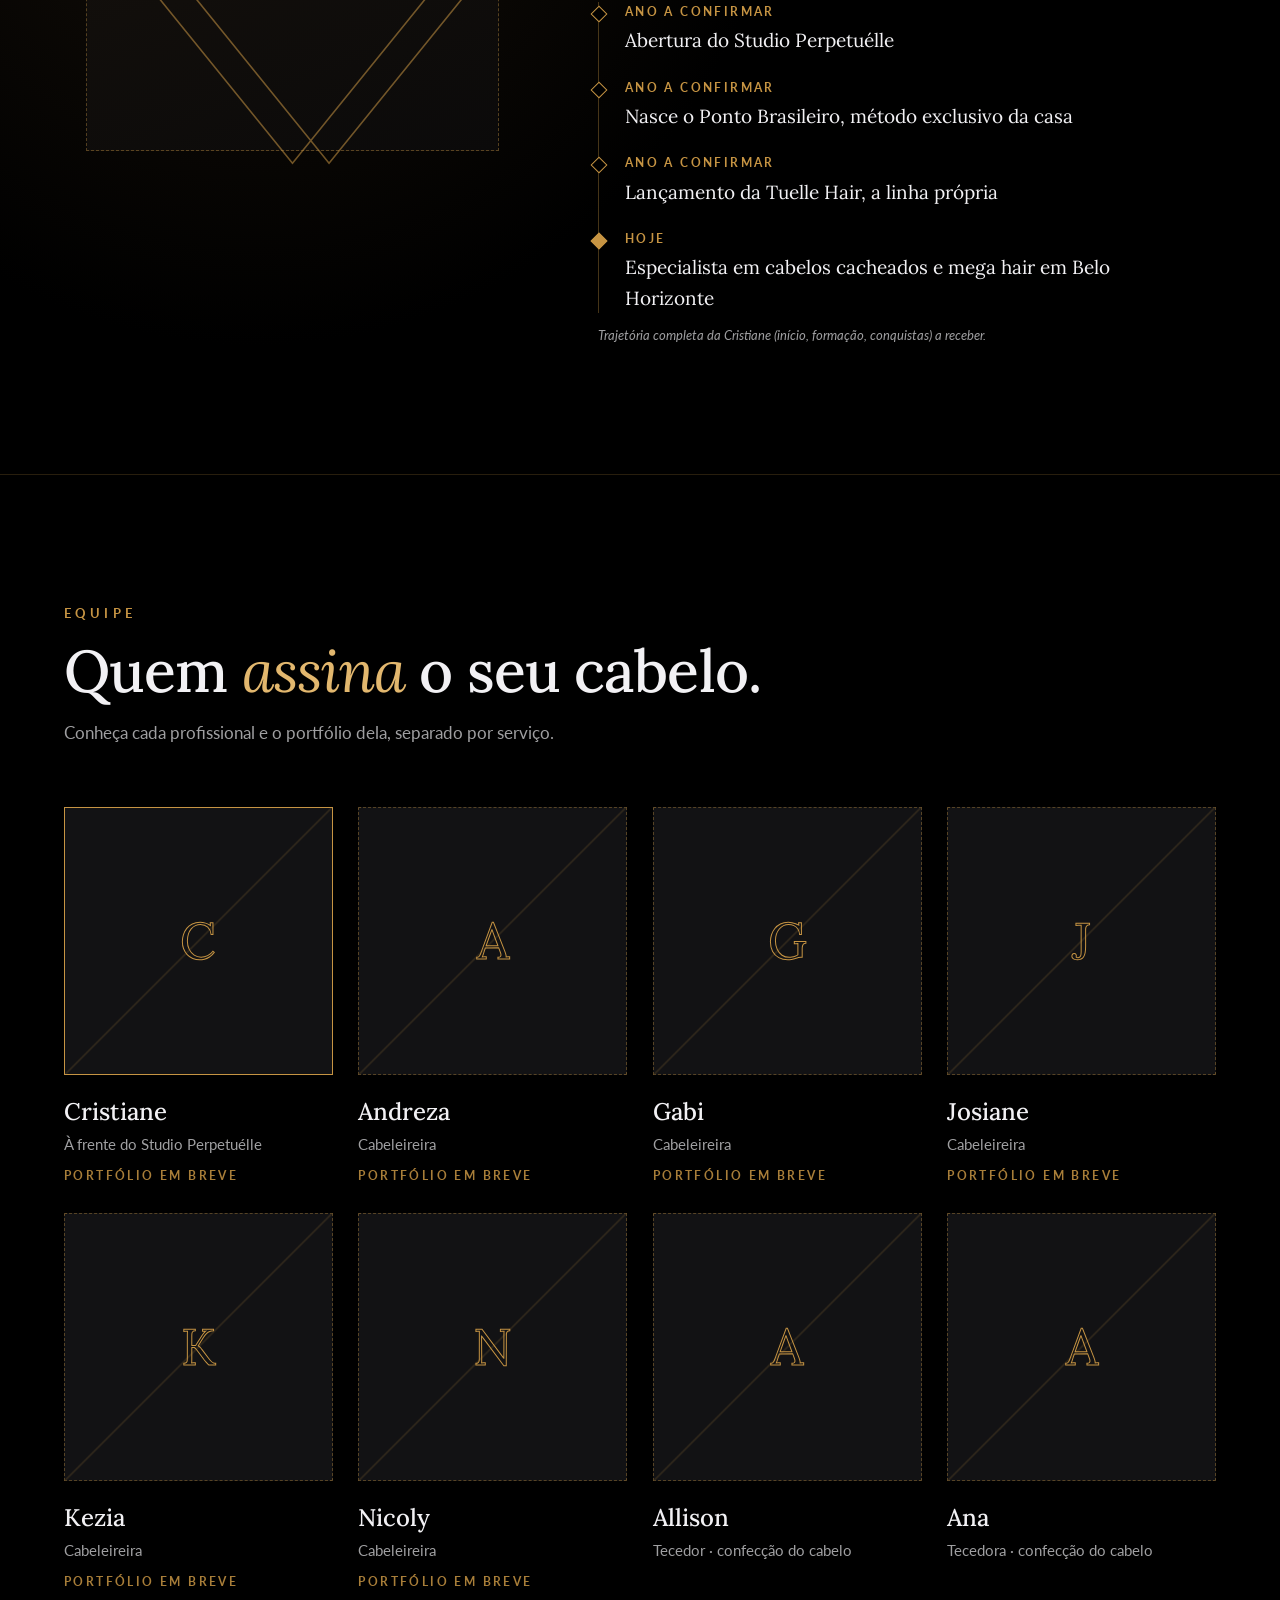
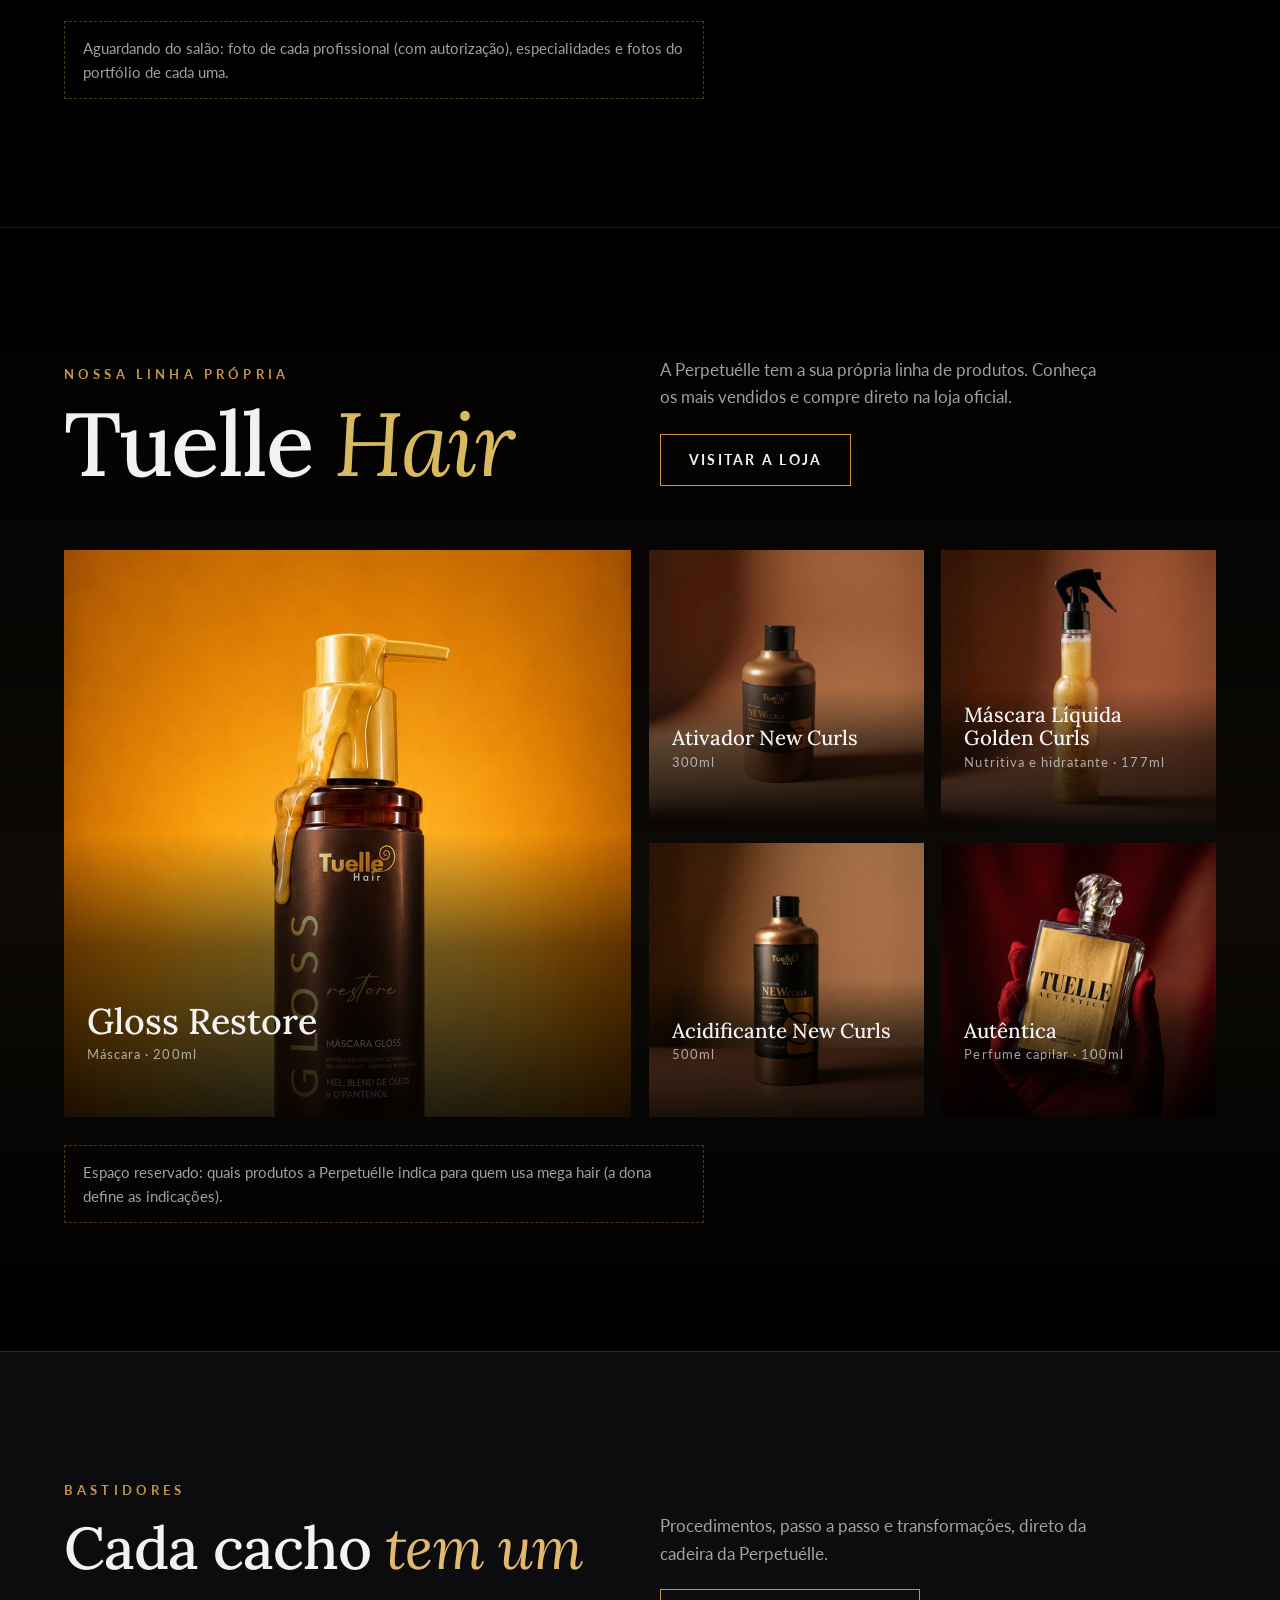
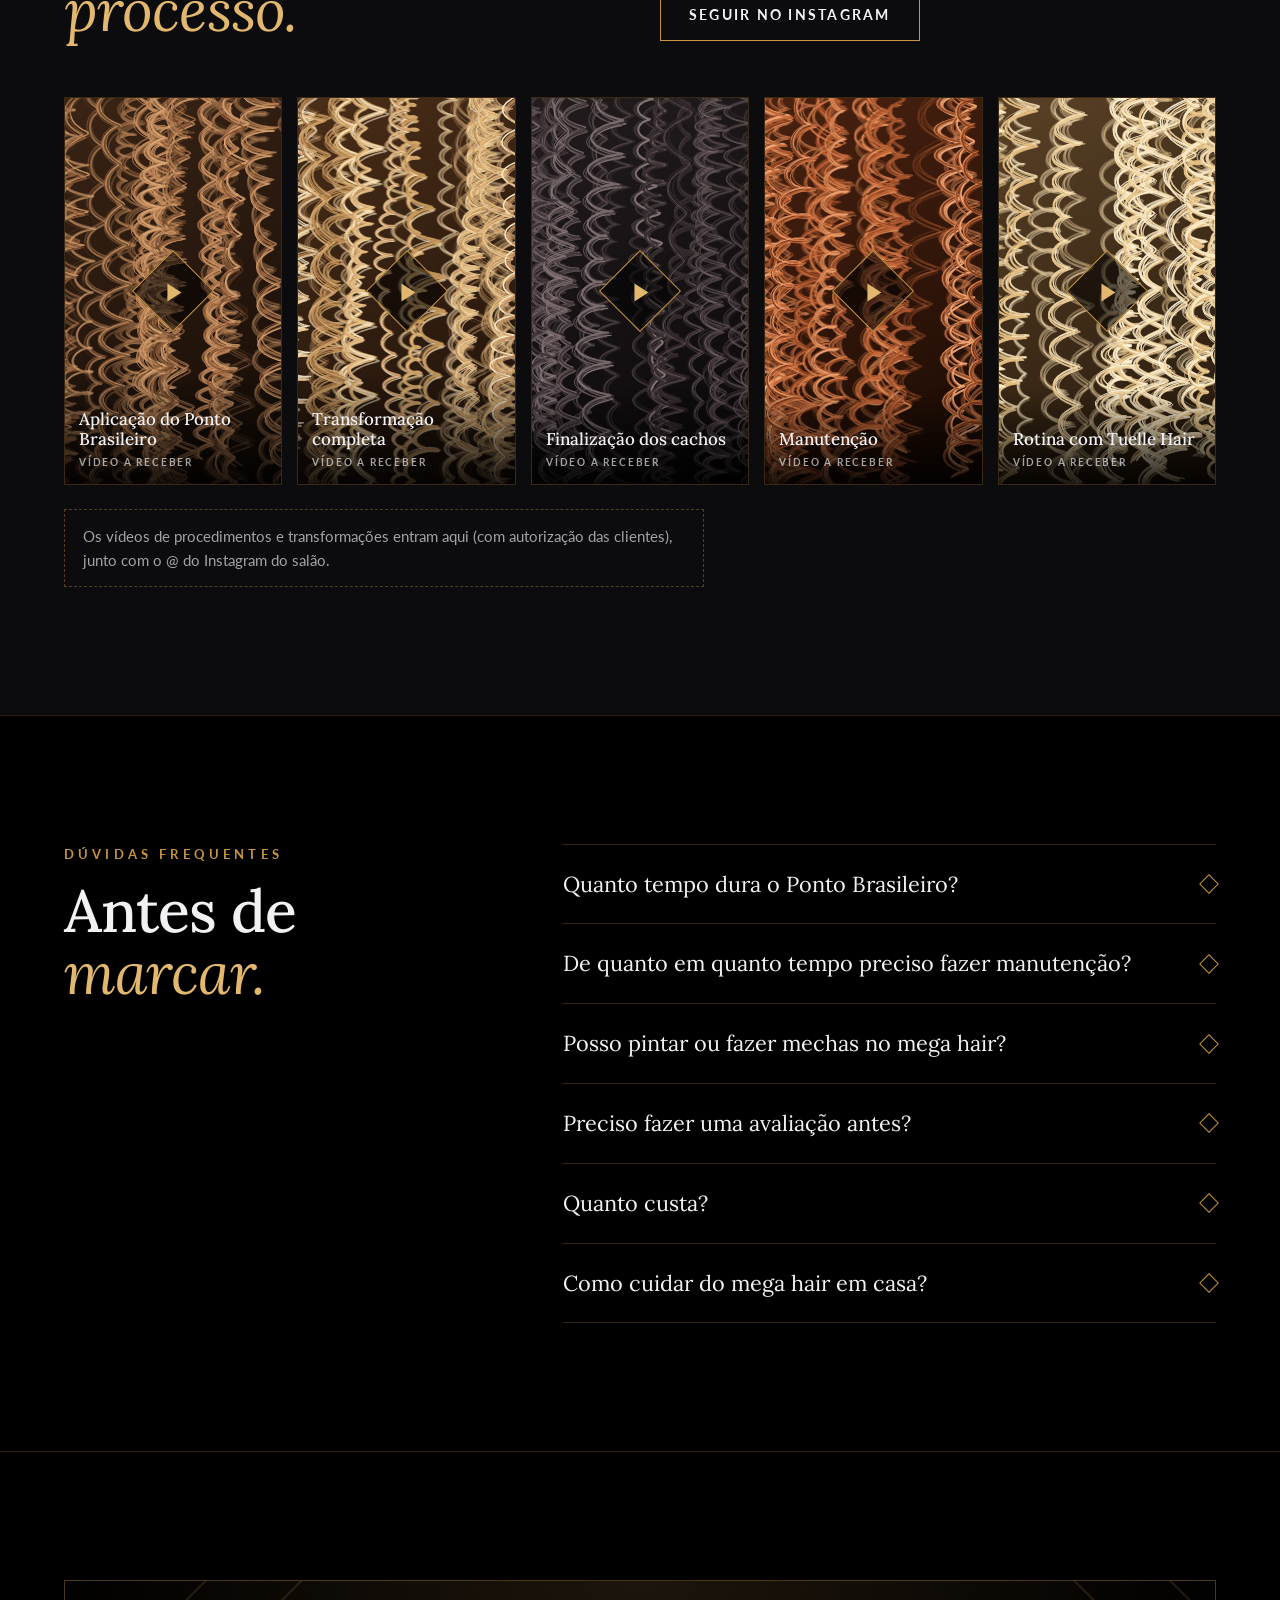
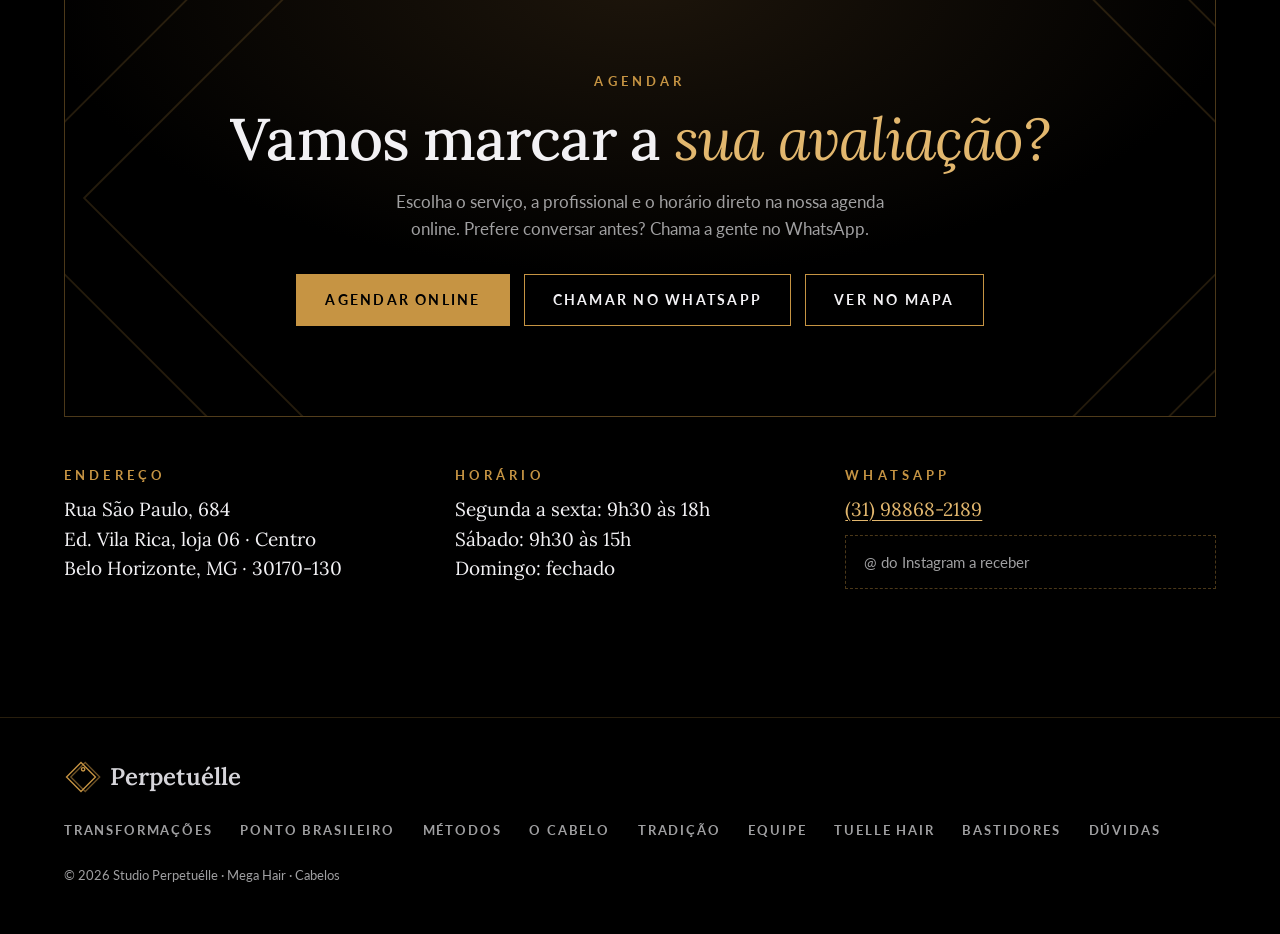
==== commit bb5509cb: "Prévia: estrutura do portfólio Co-Authored-By: Claude Opus 5.5 <noreply@anthropic.com>" ====
--- a/index.html
+++ b/index.html
@@ -314,12 +314,12 @@
       <p>Conheça cada profissional e o portfólio dela, separado por serviço.</p>
     </div>
     <div class="equipe__grade">
-      <article class="membro membro--dona revela"><div class="membro__foto"><span>C</span></div><h3>Cristiane</h3><p>À frente do Studio Perpetuélle</p><span class="membro__link">Portfólio em breve</span></article>
-      <article class="membro revela" style="--d:.06s"><div class="membro__foto"><span>A</span></div><h3>Andreza</h3><p>Cabeleireira</p><span class="membro__link">Portfólio em breve</span></article>
-      <article class="membro revela" style="--d:.12s"><div class="membro__foto"><span>G</span></div><h3>Gabi</h3><p>Cabeleireira</p><span class="membro__link">Portfólio em breve</span></article>
-      <article class="membro revela" style="--d:.18s"><div class="membro__foto"><span>J</span></div><h3>Josiane</h3><p>Cabeleireira</p><span class="membro__link">Portfólio em breve</span></article>
-      <article class="membro revela"><div class="membro__foto"><span>K</span></div><h3>Kezia</h3><p>Cabeleireira</p><span class="membro__link">Portfólio em breve</span></article>
-      <article class="membro revela" style="--d:.06s"><div class="membro__foto"><span>N</span></div><h3>Nicoly</h3><p>Cabeleireira</p><span class="membro__link">Portfólio em breve</span></article>
+      <article class="membro membro--dona revela" data-prof="cristiane"><div class="membro__foto"><span>C</span></div><h3>Cristiane</h3><p>À frente do Studio Perpetuélle</p><button type="button" class="membro__link" disabled>Portfólio em breve</button></article>
+      <article class="membro revela" data-prof="andreza" style="--d:.06s"><div class="membro__foto"><span>A</span></div><h3>Andreza</h3><p>Cabeleireira</p><button type="button" class="membro__link" disabled>Portfólio em breve</button></article>
+      <article class="membro revela" data-prof="gabi" style="--d:.12s"><div class="membro__foto"><span>G</span></div><h3>Gabi</h3><p>Cabeleireira</p><button type="button" class="membro__link" disabled>Portfólio em breve</button></article>
+      <article class="membro revela" data-prof="josiane" style="--d:.18s"><div class="membro__foto"><span>J</span></div><h3>Josiane</h3><p>Cabeleireira</p><button type="button" class="membro__link" disabled>Portfólio em breve</button></article>
+      <article class="membro revela" data-prof="kezia"><div class="membro__foto"><span>K</span></div><h3>Kezia</h3><p>Cabeleireira</p><button type="button" class="membro__link" disabled>Portfólio em breve</button></article>
+      <article class="membro revela" data-prof="nicoly" style="--d:.06s"><div class="membro__foto"><span>N</span></div><h3>Nicoly</h3><p>Cabeleireira</p><button type="button" class="membro__link" disabled>Portfólio em breve</button></article>
       <article class="membro revela" style="--d:.12s"><div class="membro__foto"><span>A</span></div><h3>Allison</h3><p>Tecedor · confecção do cabelo</p></article>
       <article class="membro revela" style="--d:.18s"><div class="membro__foto"><span>A</span></div><h3>Ana</h3><p>Tecedora · confecção do cabelo</p></article>
     </div>
@@ -438,6 +438,21 @@
 
 <a href="https://www.trinks.com/studio-perpetuelle-mega-hair-cabelos" target="_blank" rel="noopener" data-agendar class="agendar-fixo" id="agendar-fixo">Agendar avaliação</a>
 
+<dialog class="pf" id="portfolio" aria-labelledby="pf-nome">
+  <div class="pf__topo">
+    <h2><small>Portfólio</small><span id="pf-nome"></span></h2>
+    <button type="button" class="pf__fechar" id="pf-fechar" aria-label="Fechar portfólio">×</button>
+  </div>
+  <div class="pf__filtros" id="pf-filtros"></div>
+  <div class="pf__grade" id="pf-grade"></div>
+  <div class="pf__ver" id="pf-ver" hidden>
+    <div class="pf__ver-topo"><button type="button" id="pf-voltar">‹ Voltar às fotos</button></div>
+    <img id="pf-ver-img" alt="">
+    <div class="pf__ver-base"><button type="button" class="pf__nav" id="pf-ant" aria-label="Foto anterior">‹</button><p id="pf-ver-leg"></p><button type="button" class="pf__nav" id="pf-prox" aria-label="Próxima foto">›</button></div>
+  </div>
+</dialog>
+
+<script src="assets/js/portfolio-dados.js"></script>
 <script src="assets/js/main.js"></script>
 </body>
 </html>
--- a/assets/css/style.css
+++ b/assets/css/style.css
@@ -325,6 +325,38 @@
 .reel figcaption b{display:block;font-family:var(--serif);font-weight:500;font-size:17px;line-height:1.2}
 .reel figcaption small{display:block;margin-top:4px;font-size:10px;font-weight:700;letter-spacing:.18em;text-transform:uppercase;color:var(--suave)}
 .bastidores__nota{margin-top:24px;max-width:640px}
+
+/* PORTFÓLIO (fotos reais) */
+.ad__foto,.mosaico__foto{object-fit:cover;width:100%;height:100%;display:block}
+.mosaico__foto{transition:transform 1.2s var(--ease)}
+.mosaico figure:hover .mosaico__foto{transform:scale(1.05)}
+.mosaico figcaption{color:var(--branco)}
+button.membro__link{background:none;border:0;padding:0;font:inherit;font-size:12px;font-weight:700;letter-spacing:.2em;text-transform:uppercase;color:var(--cobre);cursor:pointer;text-align:left}
+button.membro__link:disabled{cursor:default;opacity:.85}
+button.membro__link:not(:disabled):hover{color:var(--cobre-claro)}
+.membro__foto--img{border-style:solid!important;overflow:hidden}
+.membro__foto--img img{width:100%;height:100%;object-fit:cover;display:block}
+
+.pf{width:min(1100px,calc(100% - 32px));max-height:calc(100dvh - 48px);margin:auto;padding:0;border:1.5px solid var(--cobre-linha);background:#050505;color:var(--branco)}
+.pf::backdrop{background:rgba(0,0,0,.82);backdrop-filter:blur(4px)}
+.pf__topo{position:sticky;top:0;z-index:2;display:flex;flex-wrap:wrap;align-items:center;justify-content:space-between;gap:14px;padding:22px clamp(18px,3vw,32px);background:#050505;border-bottom:1px solid rgba(198,148,67,.2)}
+.pf__topo h2{font-family:var(--serif);font-weight:500;font-size:clamp(26px,3vw,36px)}
+.pf__topo h2 small{display:block;font-family:var(--sans);font-size:12px;font-weight:700;letter-spacing:.22em;text-transform:uppercase;color:var(--cobre)}
+.pf__fechar{width:44px;height:44px;border:1px solid var(--cobre-linha);background:none;color:var(--branco);font-size:22px;cursor:pointer}
+.pf__filtros{display:flex;flex-wrap:wrap;gap:8px;padding:16px clamp(18px,3vw,32px) 0}
+.pf__filtro{min-height:38px;padding:0 16px;border:1px solid rgba(242,241,244,.2);background:none;color:var(--suave);font:inherit;font-size:13px;font-weight:700;letter-spacing:.06em;cursor:pointer}
+.pf__filtro.ativo{border-color:var(--cobre);color:var(--cobre-claro);background:rgba(198,148,67,.12)}
+.pf__grade{columns:3 220px;column-gap:12px;padding:16px clamp(18px,3vw,32px) 28px}
+.pf__item{position:relative;display:block;width:100%;margin:0 0 12px;padding:0;border:0;background:#111;cursor:zoom-in;break-inside:avoid}
+.pf__item img{width:100%;height:auto;display:block}
+.pf__item span{position:absolute;left:0;right:0;bottom:0;padding:22px 10px 8px;text-align:left;font-size:11px;font-weight:700;letter-spacing:.14em;text-transform:uppercase;background:linear-gradient(transparent,rgba(0,0,0,.8));color:var(--branco)}
+.pf__ver{position:fixed;inset:0;z-index:5;display:grid;grid-template-rows:auto 1fr auto;background:#000}
+.pf__ver[hidden]{display:none}
+.pf__ver-topo{display:flex;justify-content:space-between;align-items:center;padding:14px 16px}
+.pf__ver-topo button,.pf__nav{min-width:44px;min-height:44px;border:1px solid var(--cobre-linha);background:rgba(0,0,0,.6);color:var(--branco);font:inherit;font-size:14px;cursor:pointer;padding:0 14px}
+.pf__ver img{width:100%;height:100%;object-fit:contain;min-height:0}
+.pf__ver-base{display:flex;align-items:center;justify-content:space-between;gap:12px;padding:12px 16px 20px}
+.pf__ver-base p{flex:1;text-align:center;font-size:13px;letter-spacing:.08em;color:var(--suave)}
 
 /* CELULAR */
 @media (max-width:900px){
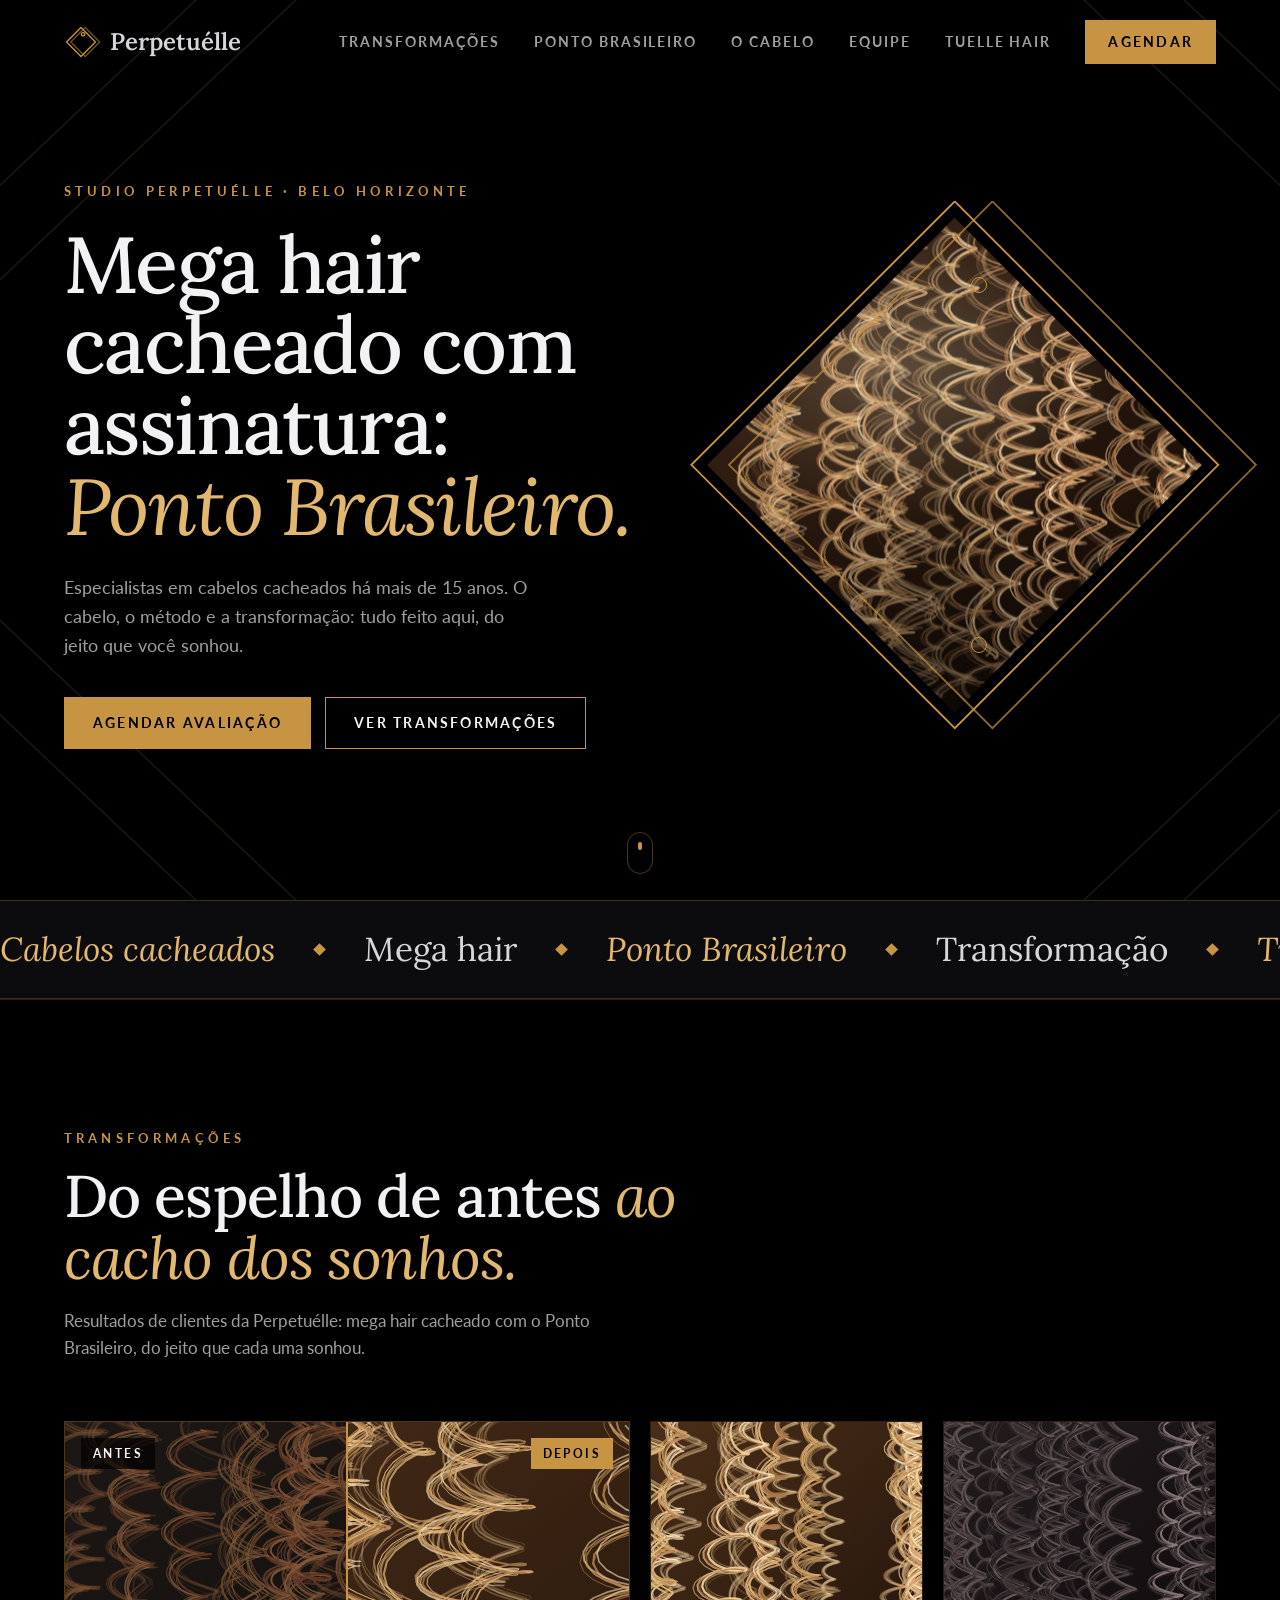
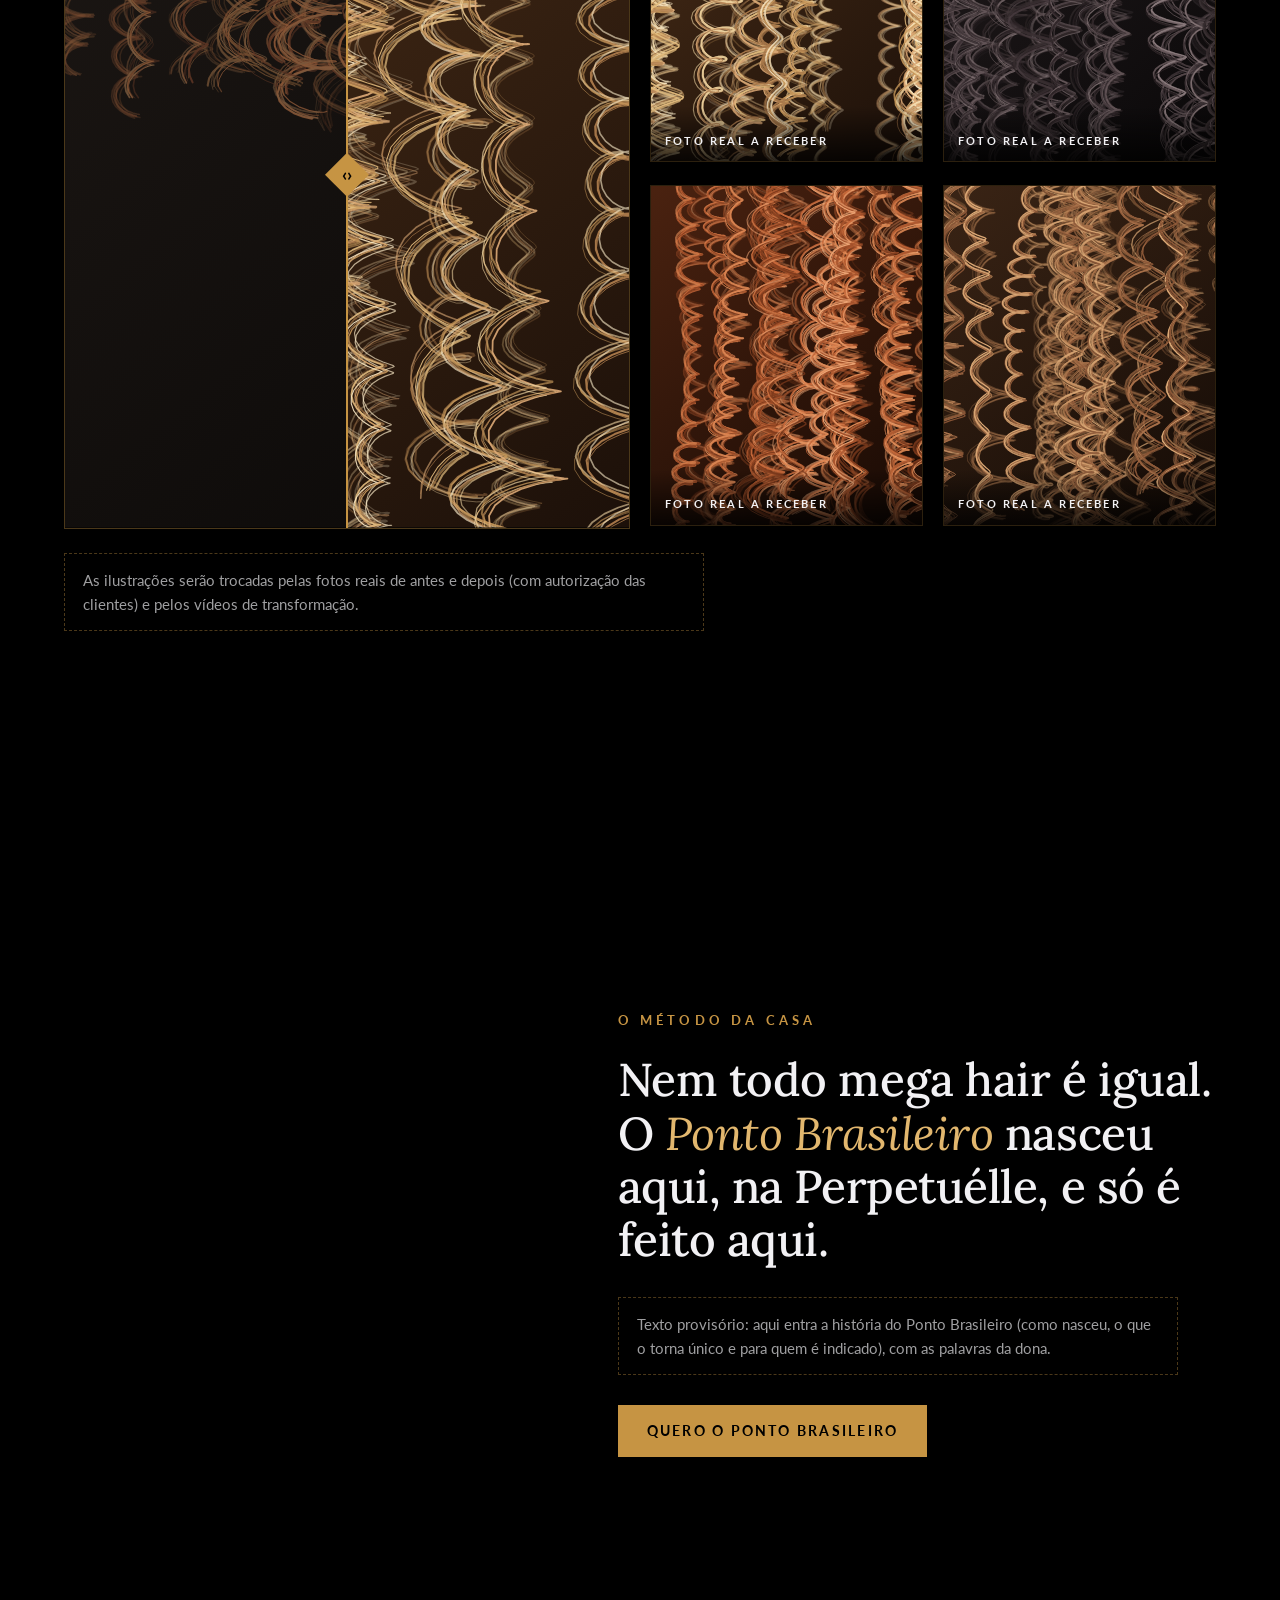
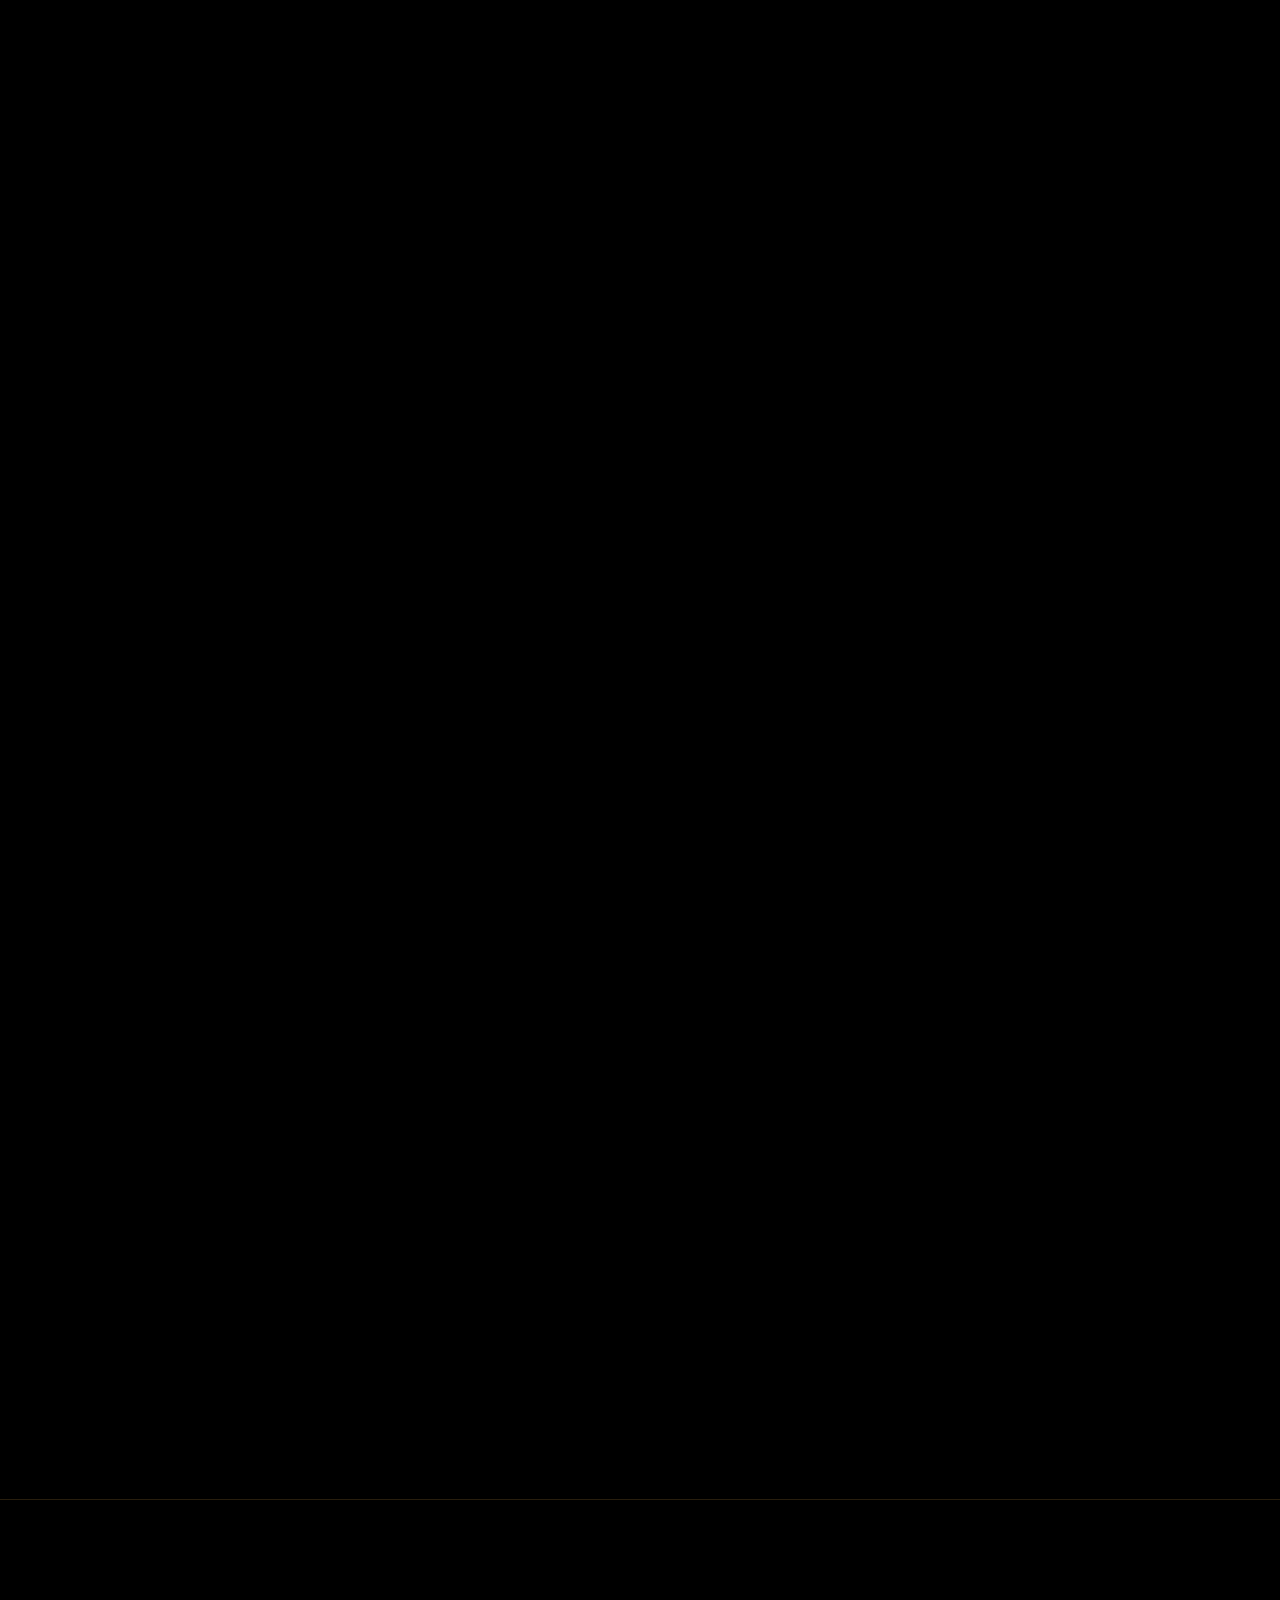
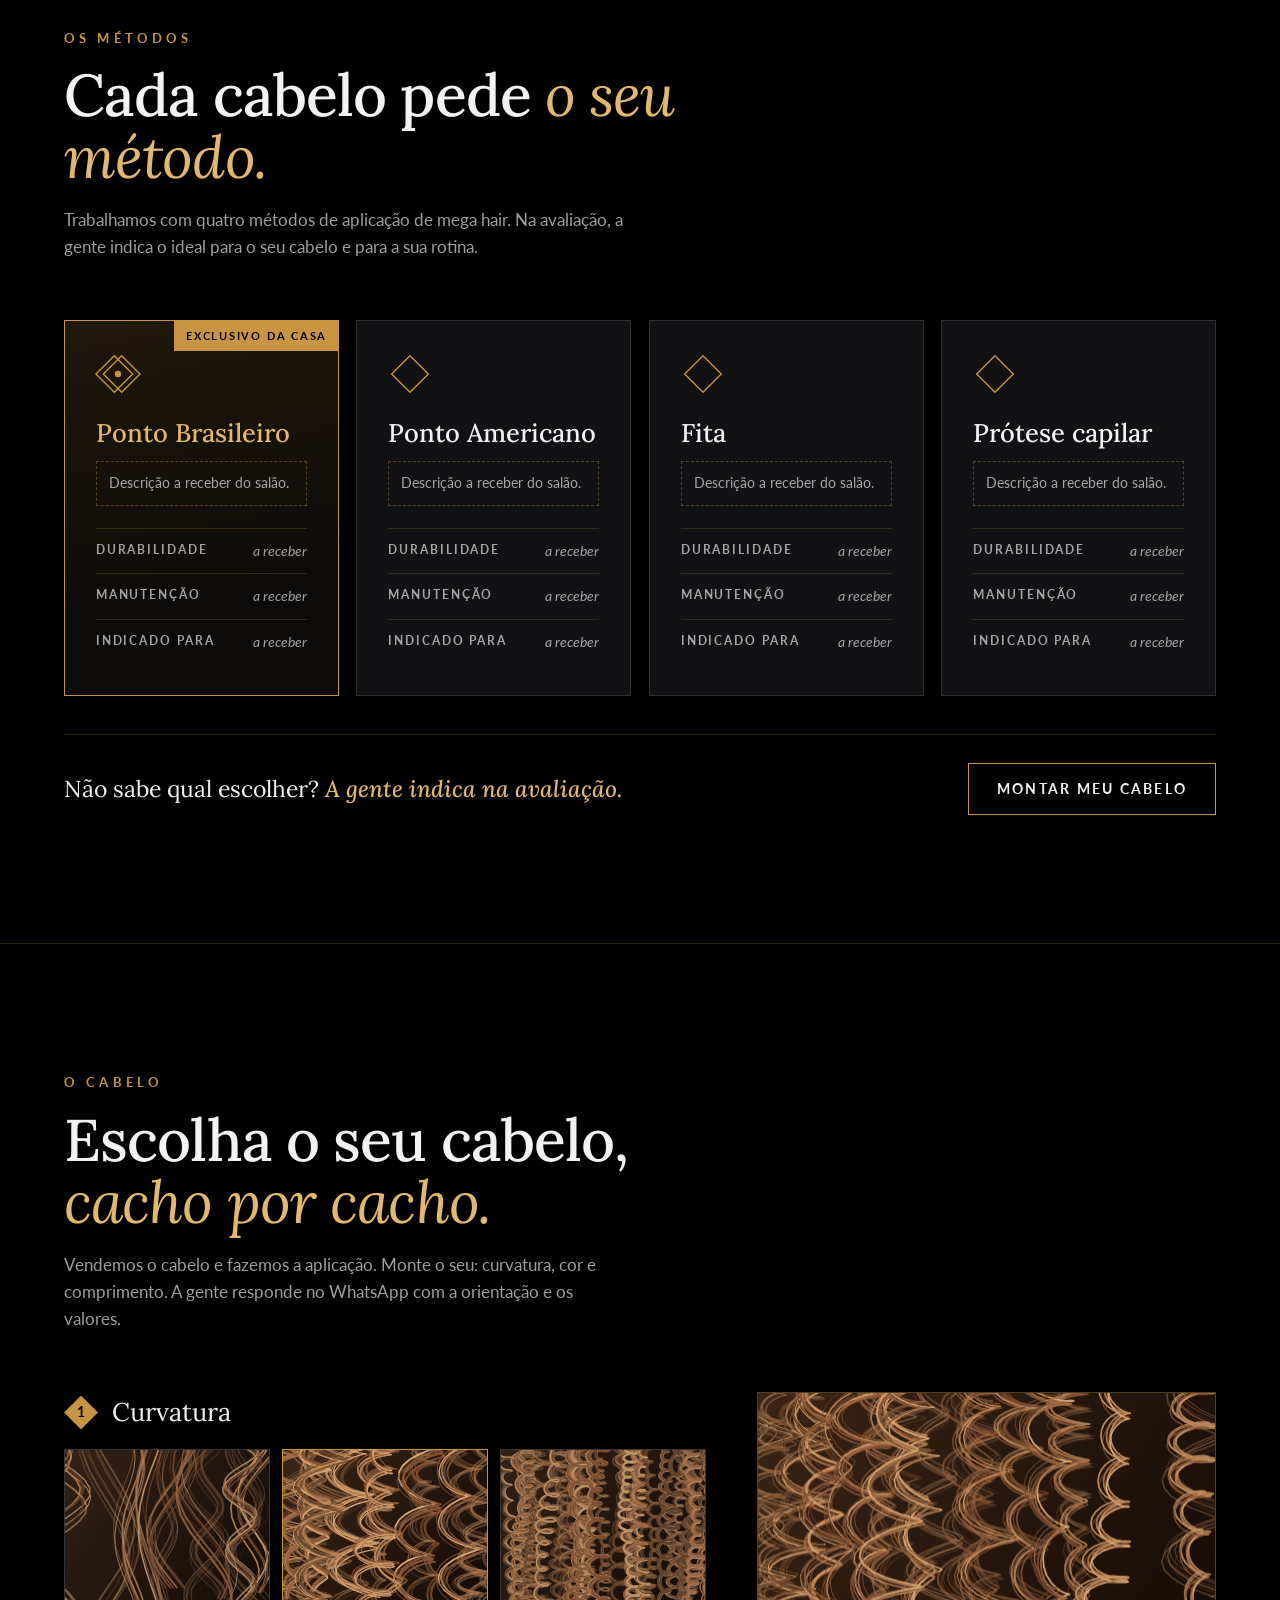
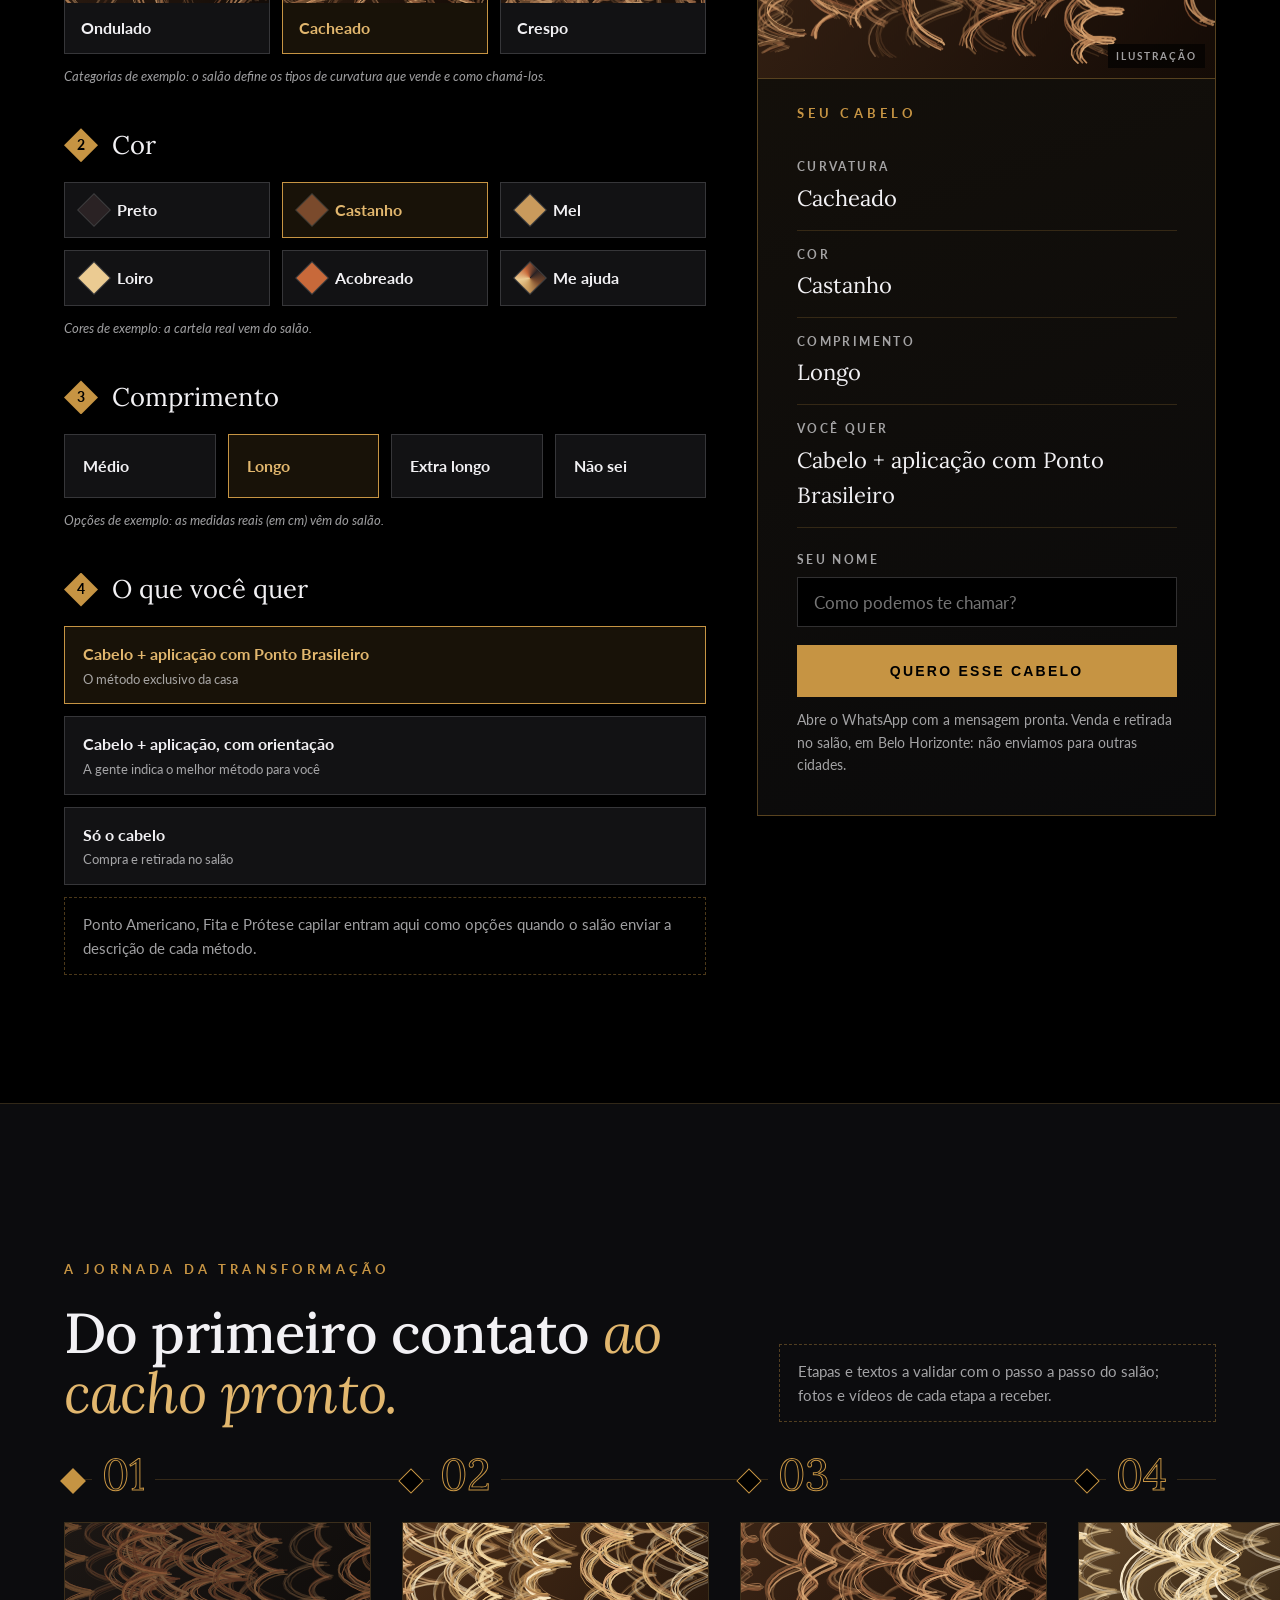
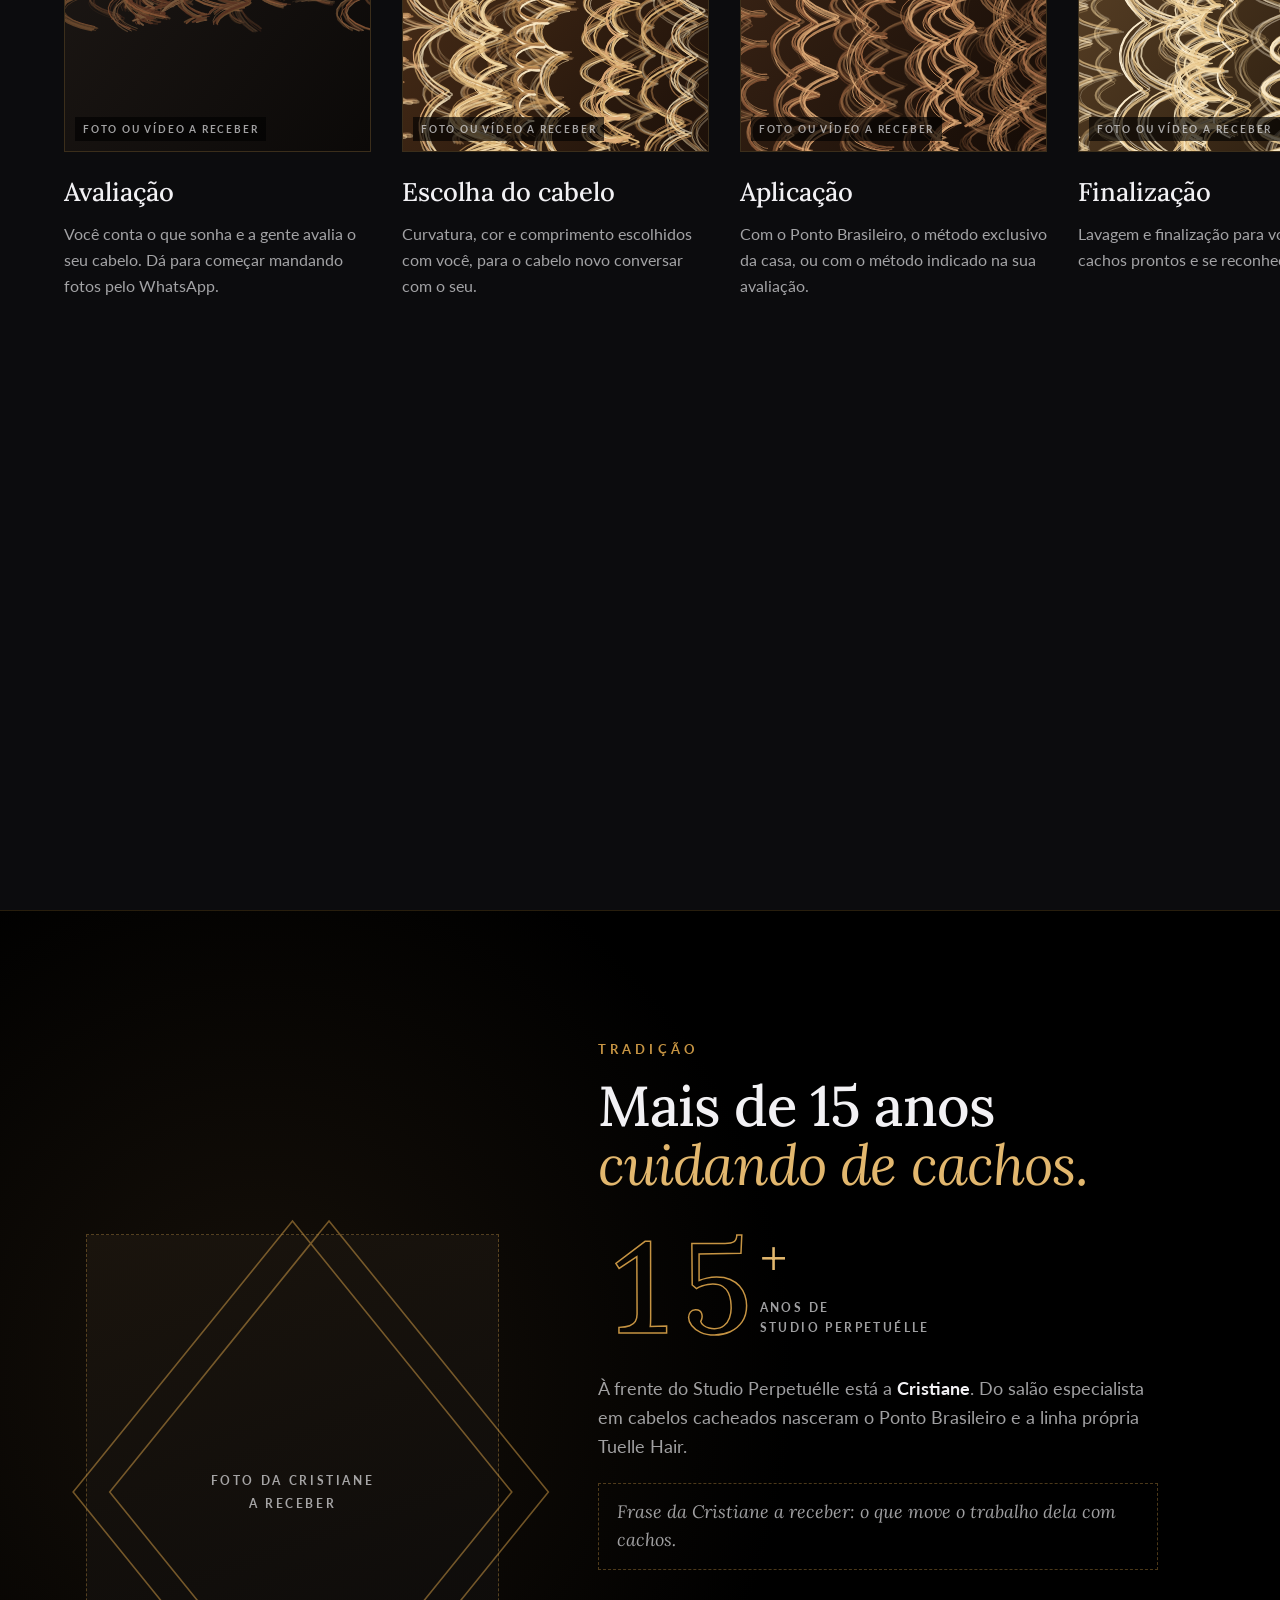
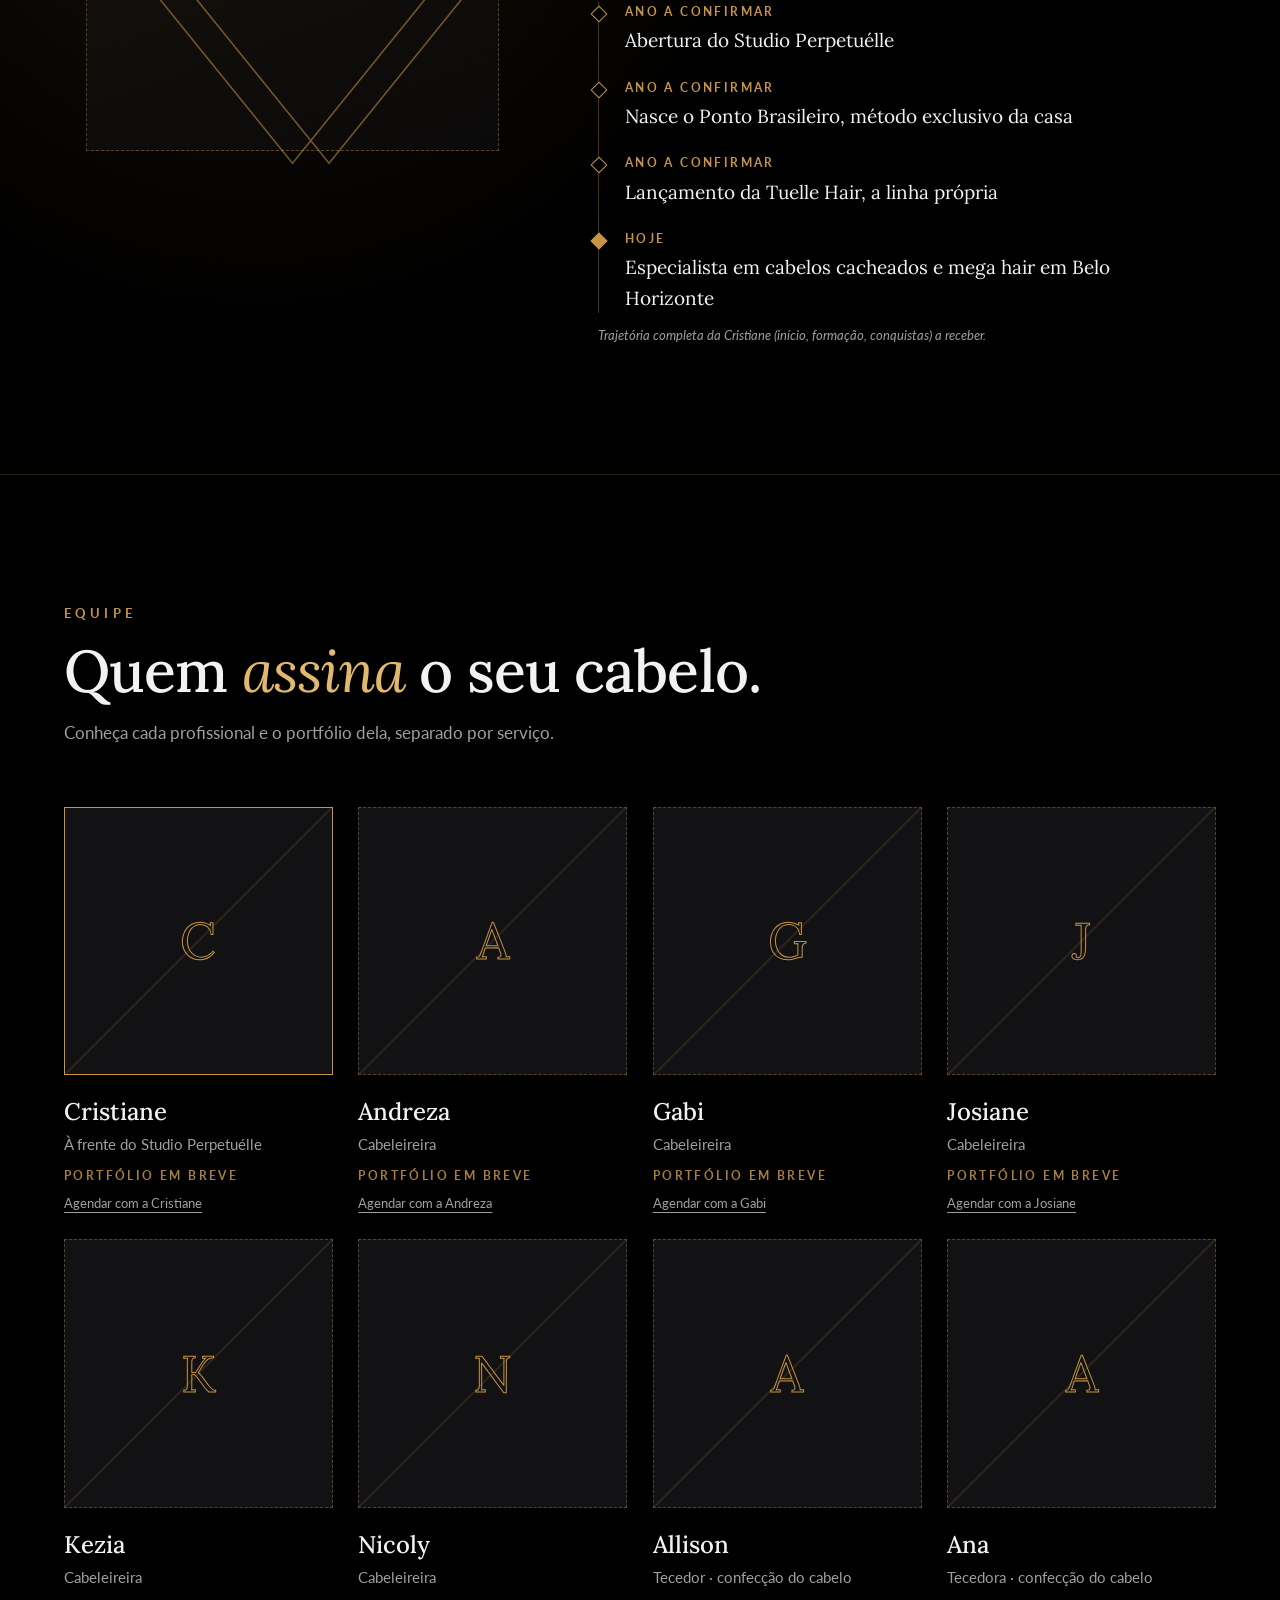
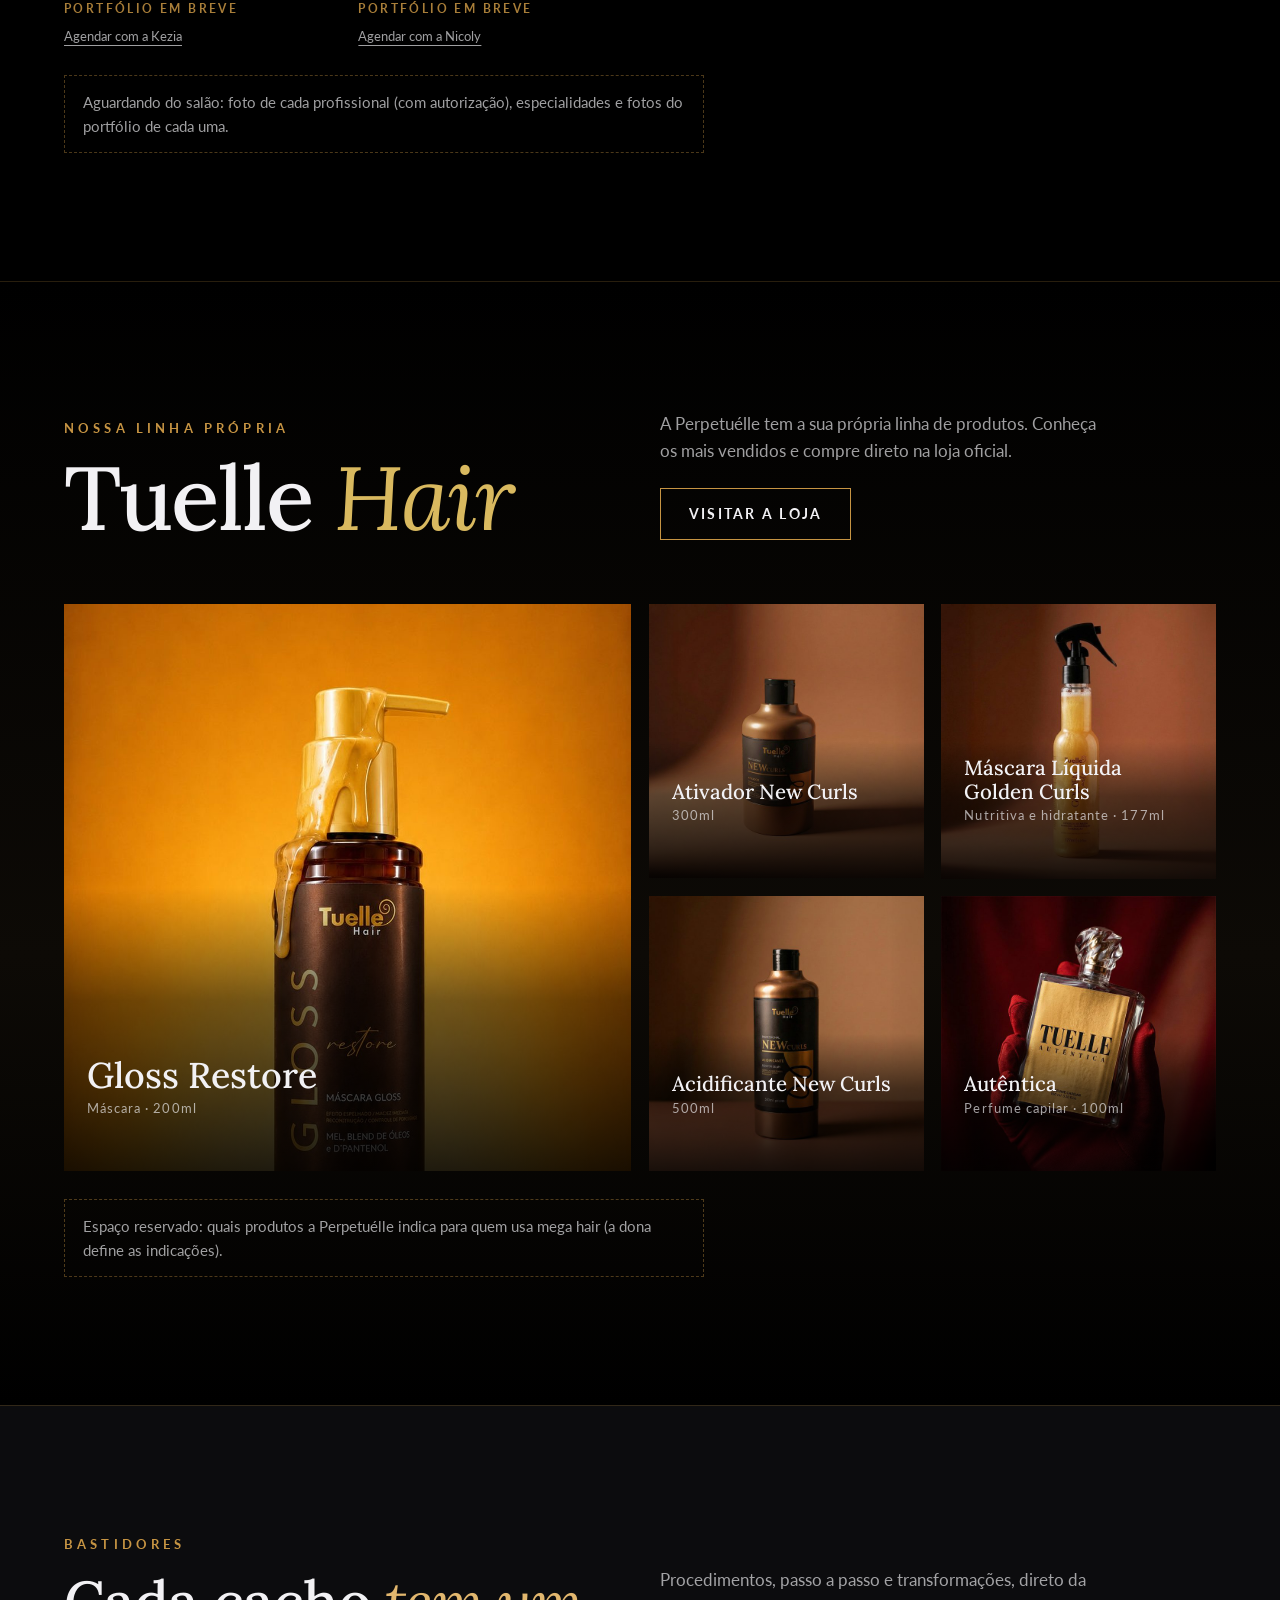
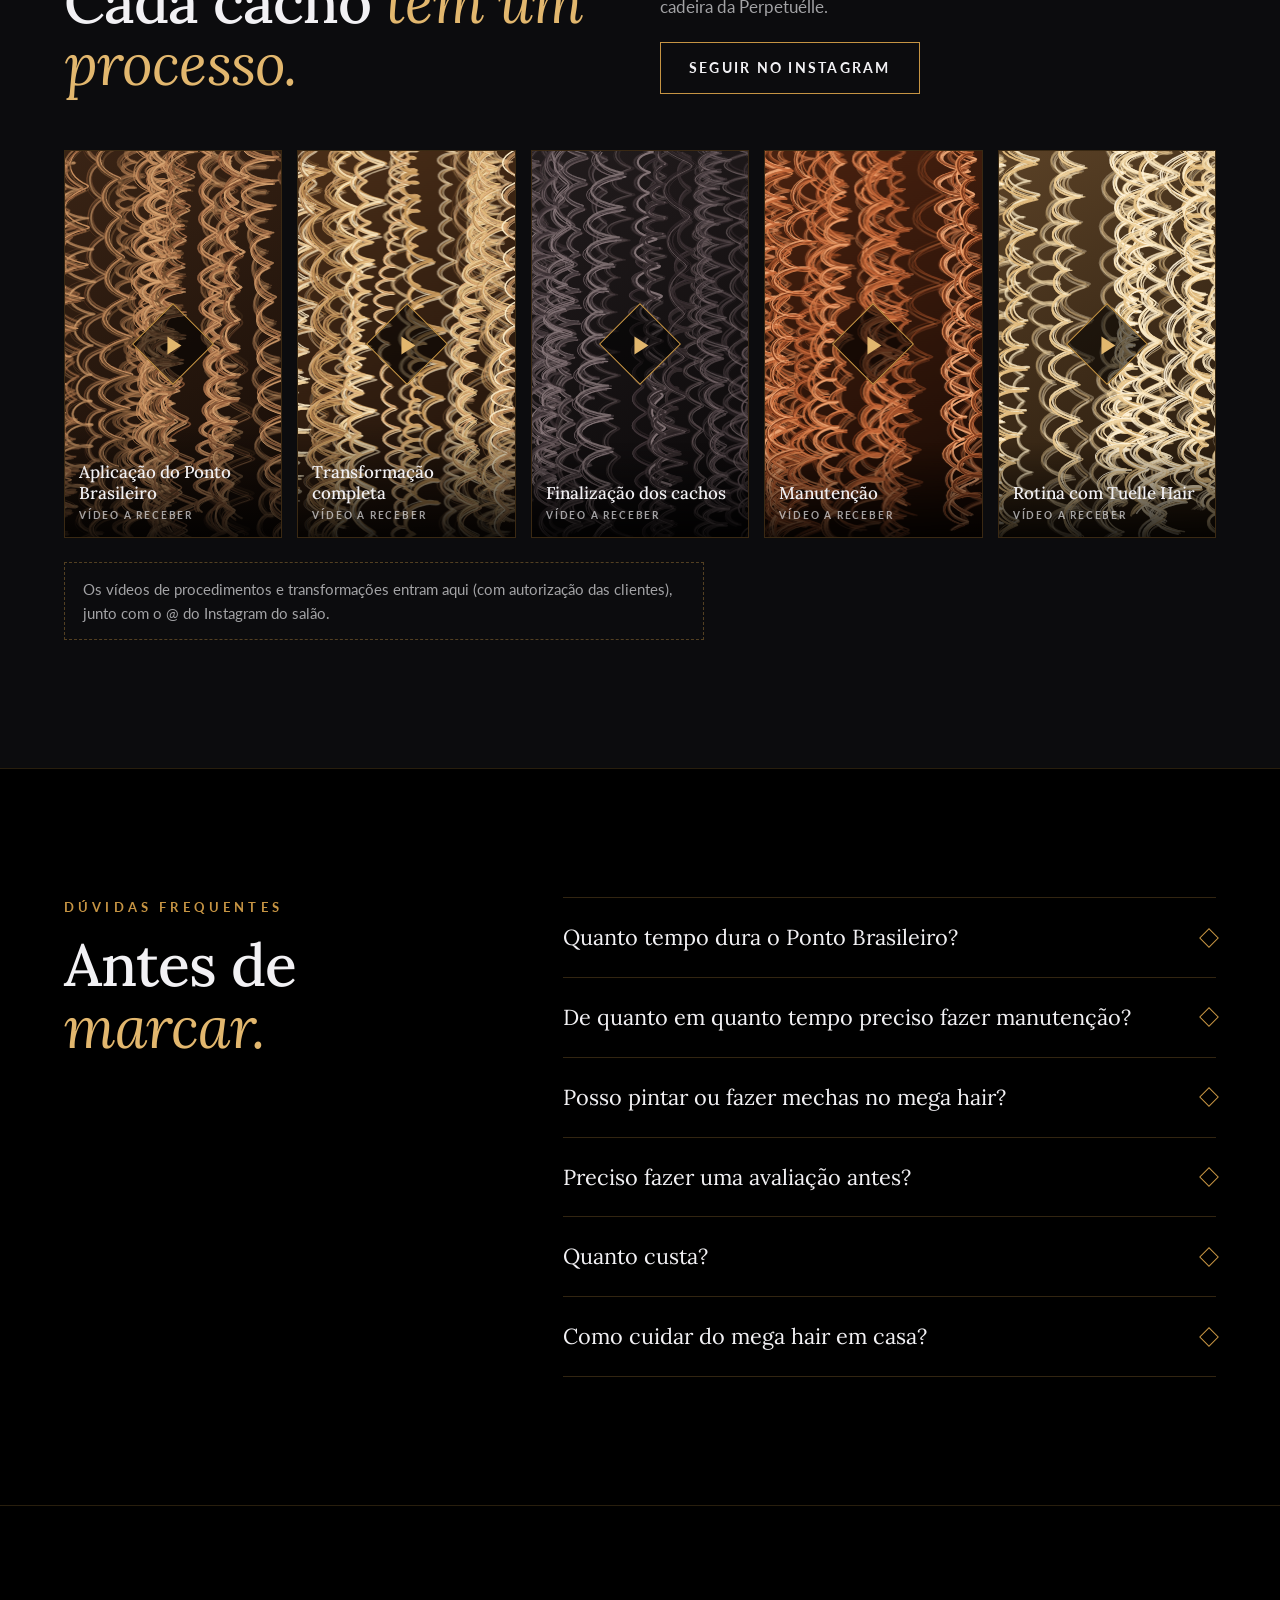
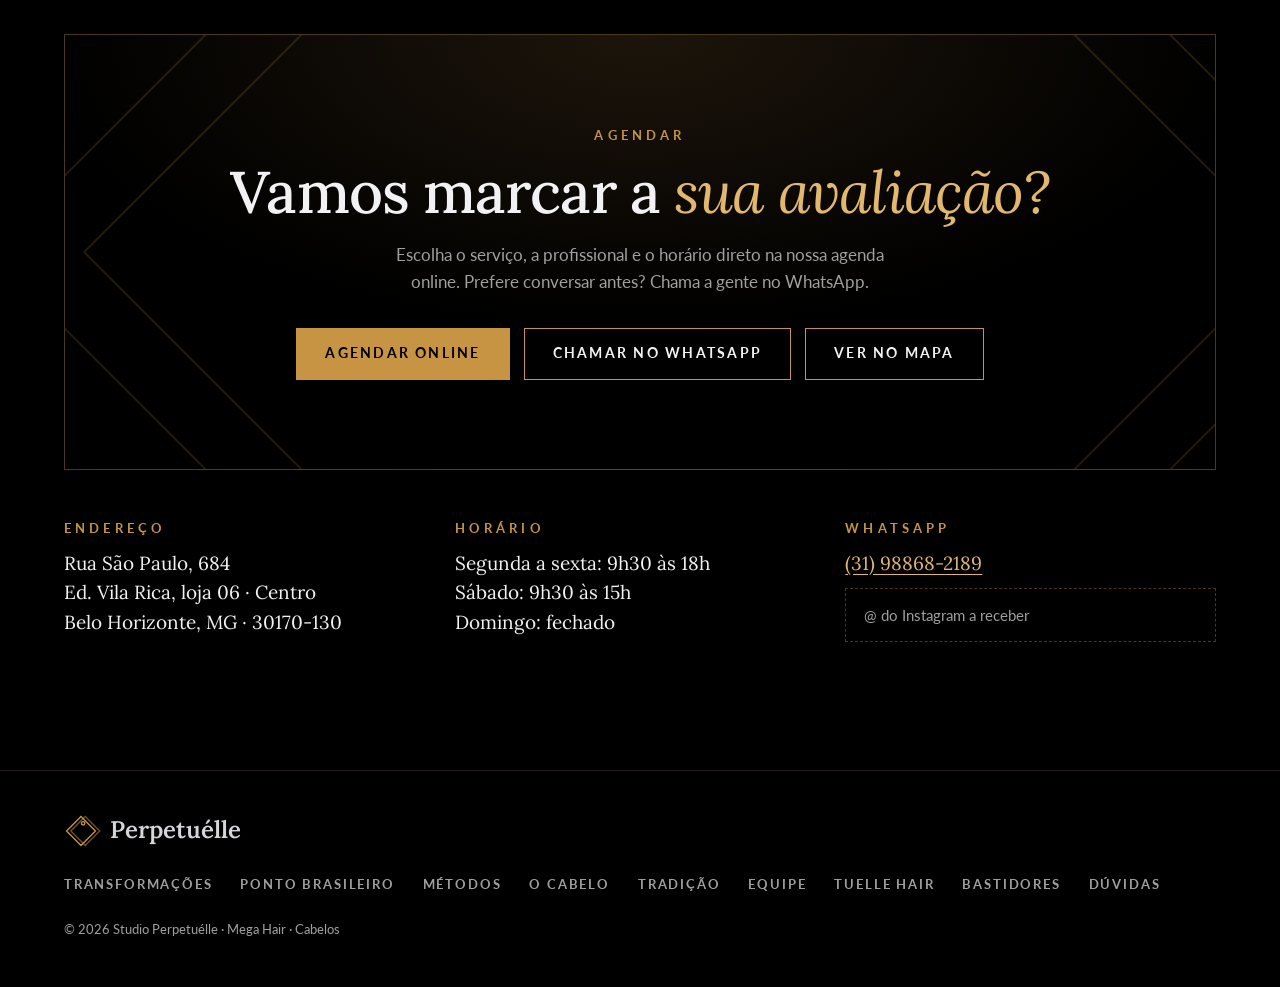
==== commit 04b62539: "Prévia: apresentação da profissional e recepção Co-Authored-By: Claude Opus 5.5 <noreply@anthropic.c" ====
--- a/index.html
+++ b/index.html
@@ -441,7 +441,8 @@
 <dialog class="pf" id="portfolio" aria-labelledby="pf-nome">
   <div class="pf__topo">
     <h2><small>Portfólio</small><span id="pf-nome"></span></h2>
-    <button type="button" class="pf__fechar" id="pf-fechar" aria-label="Fechar portfólio">×</button>
+    <div class="pf__acoes"><a class="btn btn--cobre" id="pf-agendar" href="#" target="_blank" rel="noopener">Agendar</a>
+    <button type="button" class="pf__fechar" id="pf-fechar" aria-label="Fechar portfólio">×</button></div>
   </div>
   <div class="pf__filtros" id="pf-filtros"></div>
   <div class="pf__grade" id="pf-grade"></div>
--- a/assets/css/style.css
+++ b/assets/css/style.css
@@ -331,7 +331,7 @@
 .mosaico__foto{transition:transform 1.2s var(--ease)}
 .mosaico figure:hover .mosaico__foto{transform:scale(1.05)}
 .mosaico figcaption{color:var(--branco)}
-button.membro__link{background:none;border:0;padding:0;font:inherit;font-size:12px;font-weight:700;letter-spacing:.2em;text-transform:uppercase;color:var(--cobre);cursor:pointer;text-align:left}
+button.membro__link{display:block;background:none;border:0;padding:0;font:inherit;font-size:12px;font-weight:700;letter-spacing:.2em;text-transform:uppercase;color:var(--cobre);cursor:pointer;text-align:left}
 button.membro__link:disabled{cursor:default;opacity:.85}
 button.membro__link:not(:disabled):hover{color:var(--cobre-claro)}
 .membro__foto--img{border-style:solid!important;overflow:hidden}
@@ -342,6 +342,10 @@
 .pf__topo{position:sticky;top:0;z-index:2;display:flex;flex-wrap:wrap;align-items:center;justify-content:space-between;gap:14px;padding:22px clamp(18px,3vw,32px);background:#050505;border-bottom:1px solid rgba(198,148,67,.2)}
 .pf__topo h2{font-family:var(--serif);font-weight:500;font-size:clamp(26px,3vw,36px)}
 .pf__topo h2 small{display:block;font-family:var(--sans);font-size:12px;font-weight:700;letter-spacing:.22em;text-transform:uppercase;color:var(--cobre)}
+.pf__acoes{display:flex;align-items:center;gap:10px}
+.pf__acoes .btn{min-height:44px;padding:0 18px;font-size:12px}
+.membro__agendar{display:table;margin-top:8px;font-size:13px;color:var(--suave);text-decoration:underline;text-underline-offset:4px}
+.membro__agendar:hover{color:var(--cobre-claro)}
 .pf__fechar{width:44px;height:44px;border:1px solid var(--cobre-linha);background:none;color:var(--branco);font-size:22px;cursor:pointer}
 .pf__filtros{display:flex;flex-wrap:wrap;gap:8px;padding:16px clamp(18px,3vw,32px) 0}
 .pf__filtro{min-height:38px;padding:0 16px;border:1px solid rgba(242,241,244,.2);background:none;color:var(--suave);font:inherit;font-size:13px;font-weight:700;letter-spacing:.06em;cursor:pointer}
@@ -391,8 +395,9 @@
   .resumo{position:relative;top:0}
   .equipe__grade{grid-template-columns:minmax(0,1fr)}
   .membro__foto span{font-size:40px}
+  .pf__acoes .btn{padding:0 12px;font-size:11px;letter-spacing:.08em}
   .membro{display:grid;grid-template-columns:110px minmax(0,1fr);column-gap:18px;align-items:center}
-  .membro__foto{grid-row:span 3}
+  .membro__foto{grid-row:span 4}
   .membro h3{margin-top:0;font-size:21px}
   .contato__info{grid-template-columns:minmax(0,1fr)}
   .contato__acoes .btn{flex:1 1 100%}
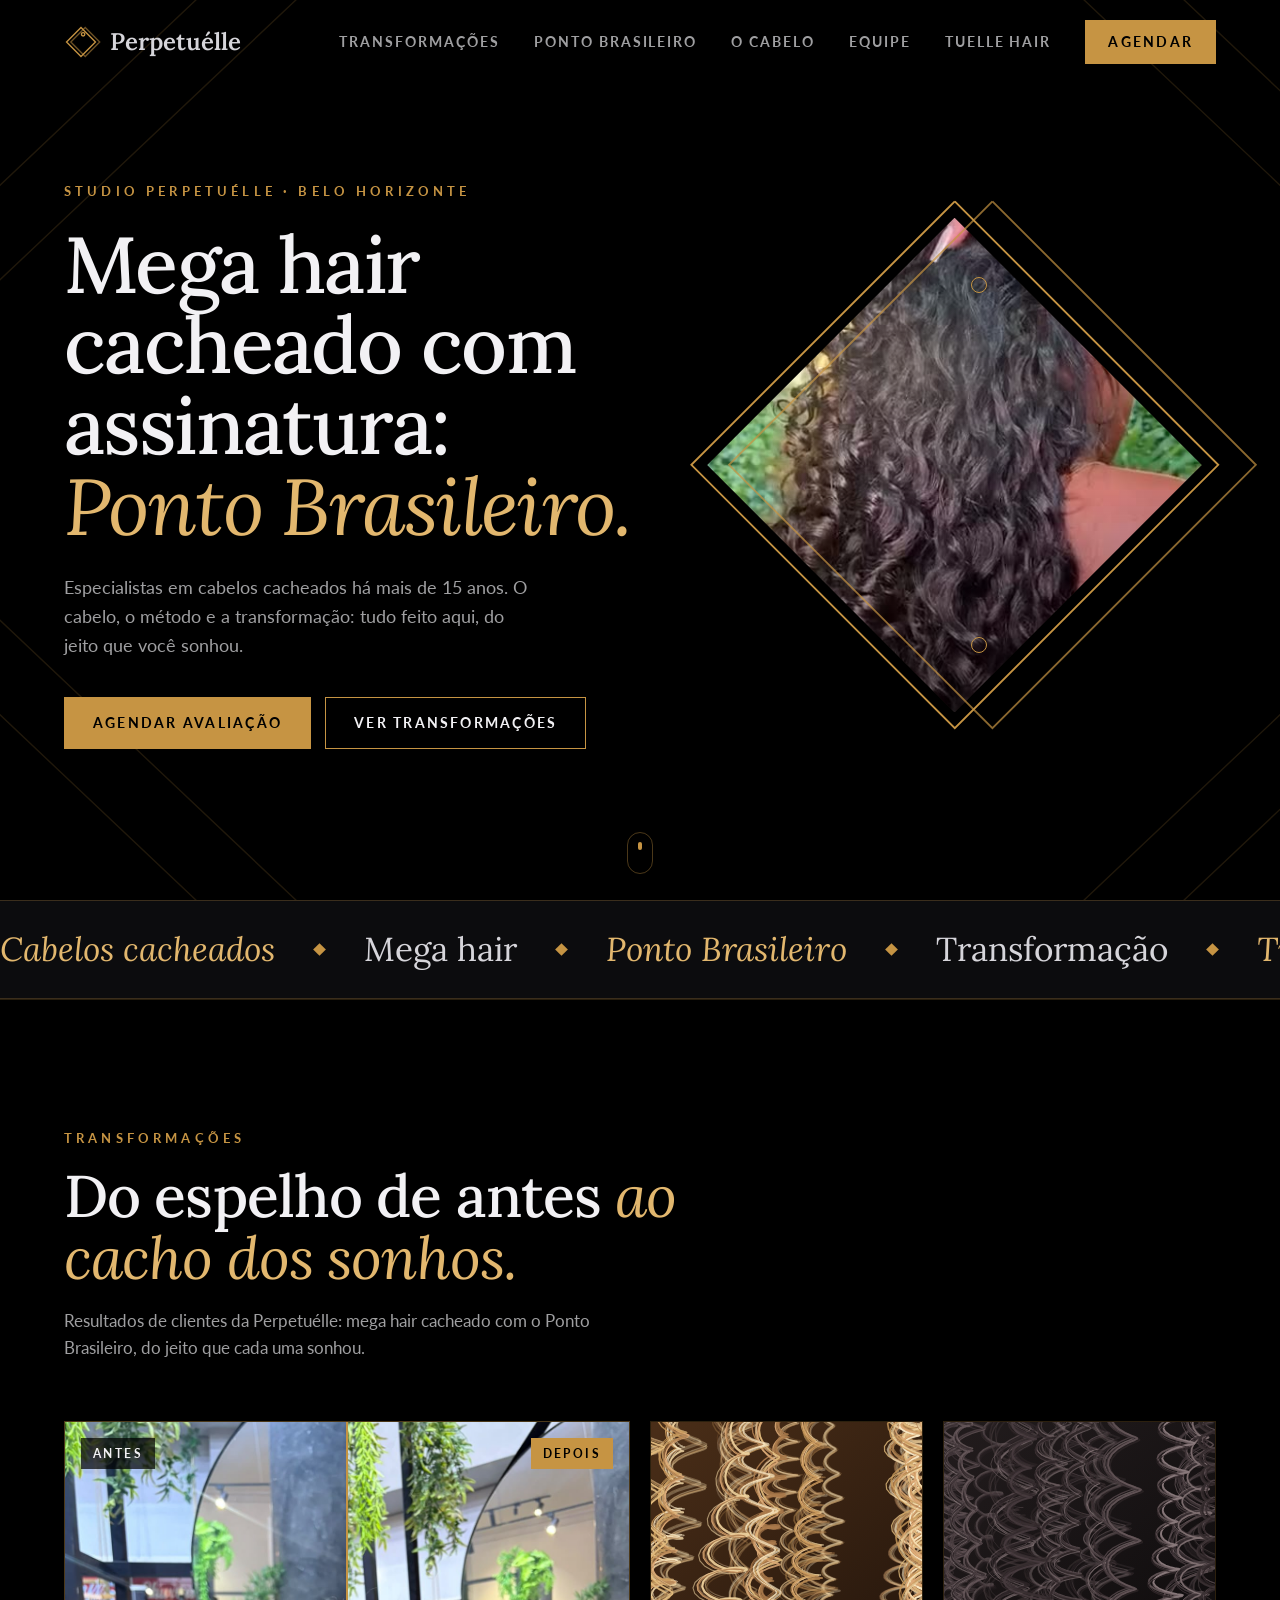
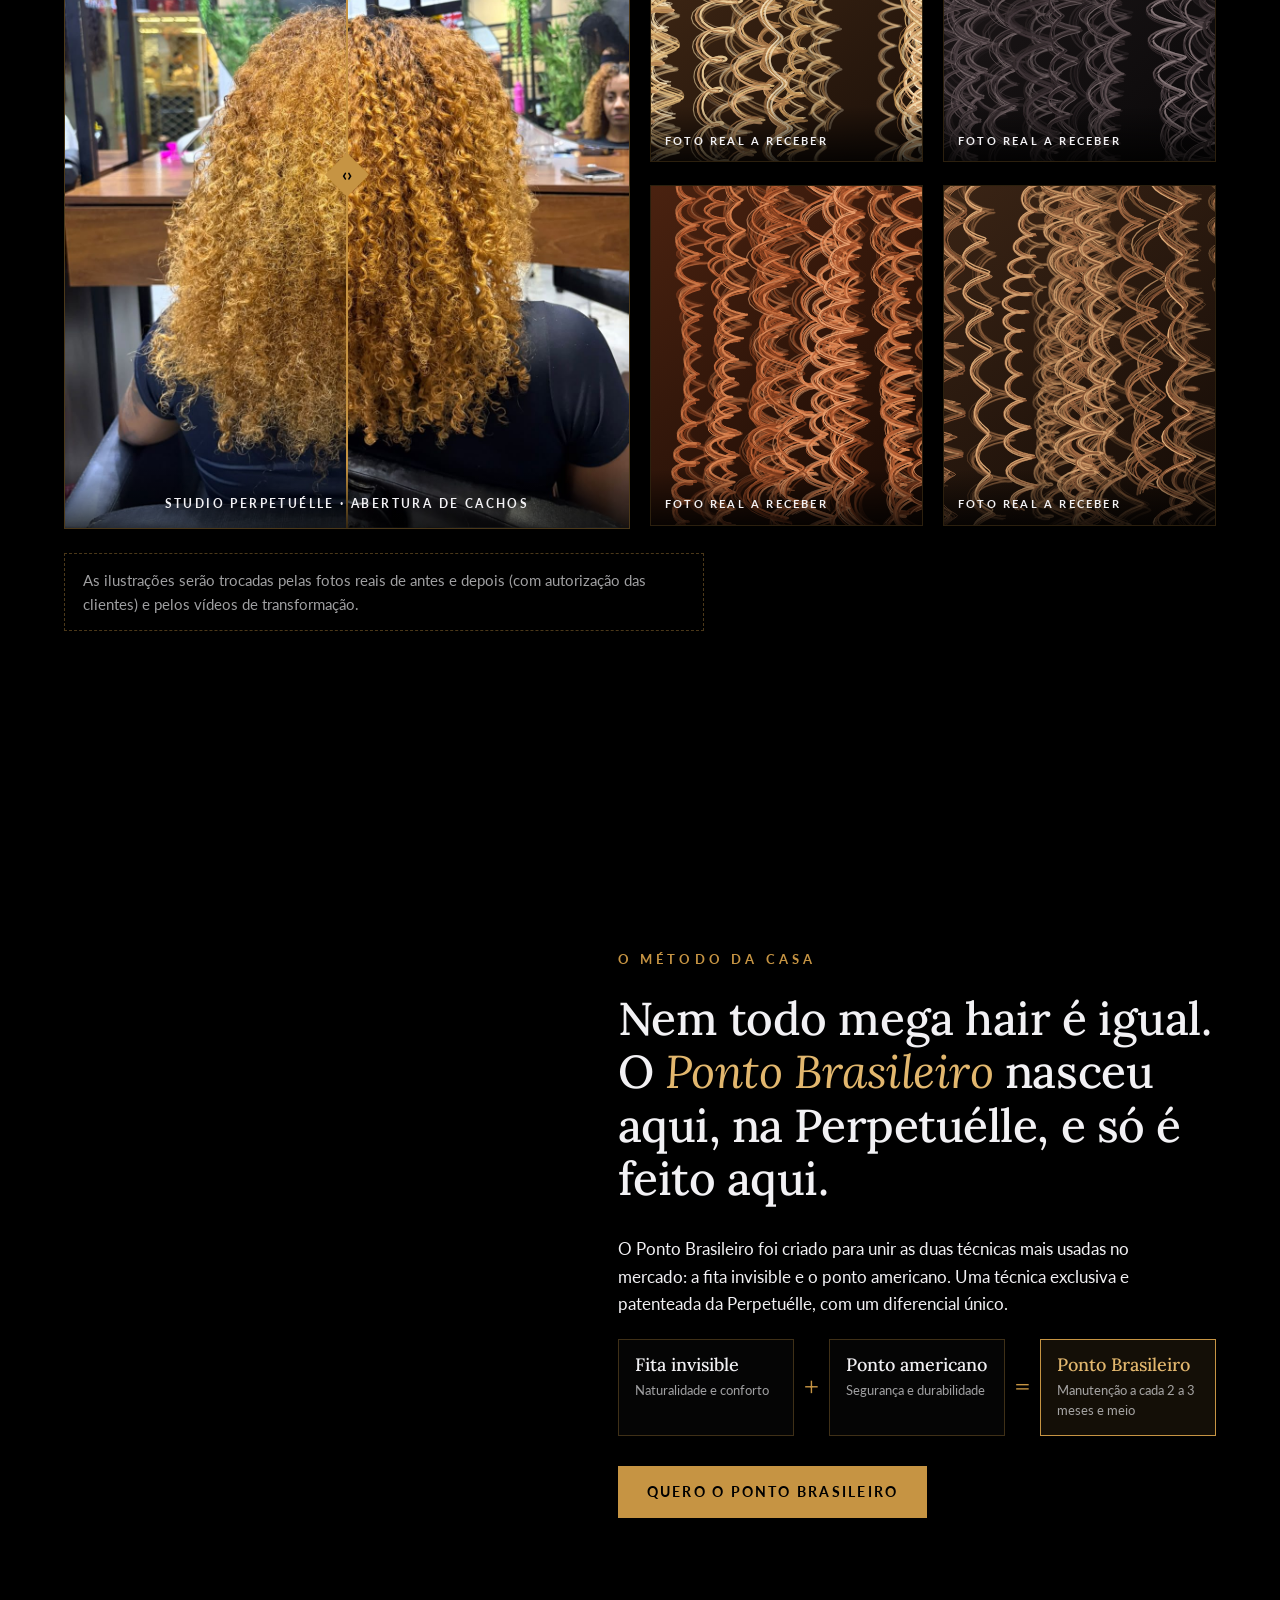
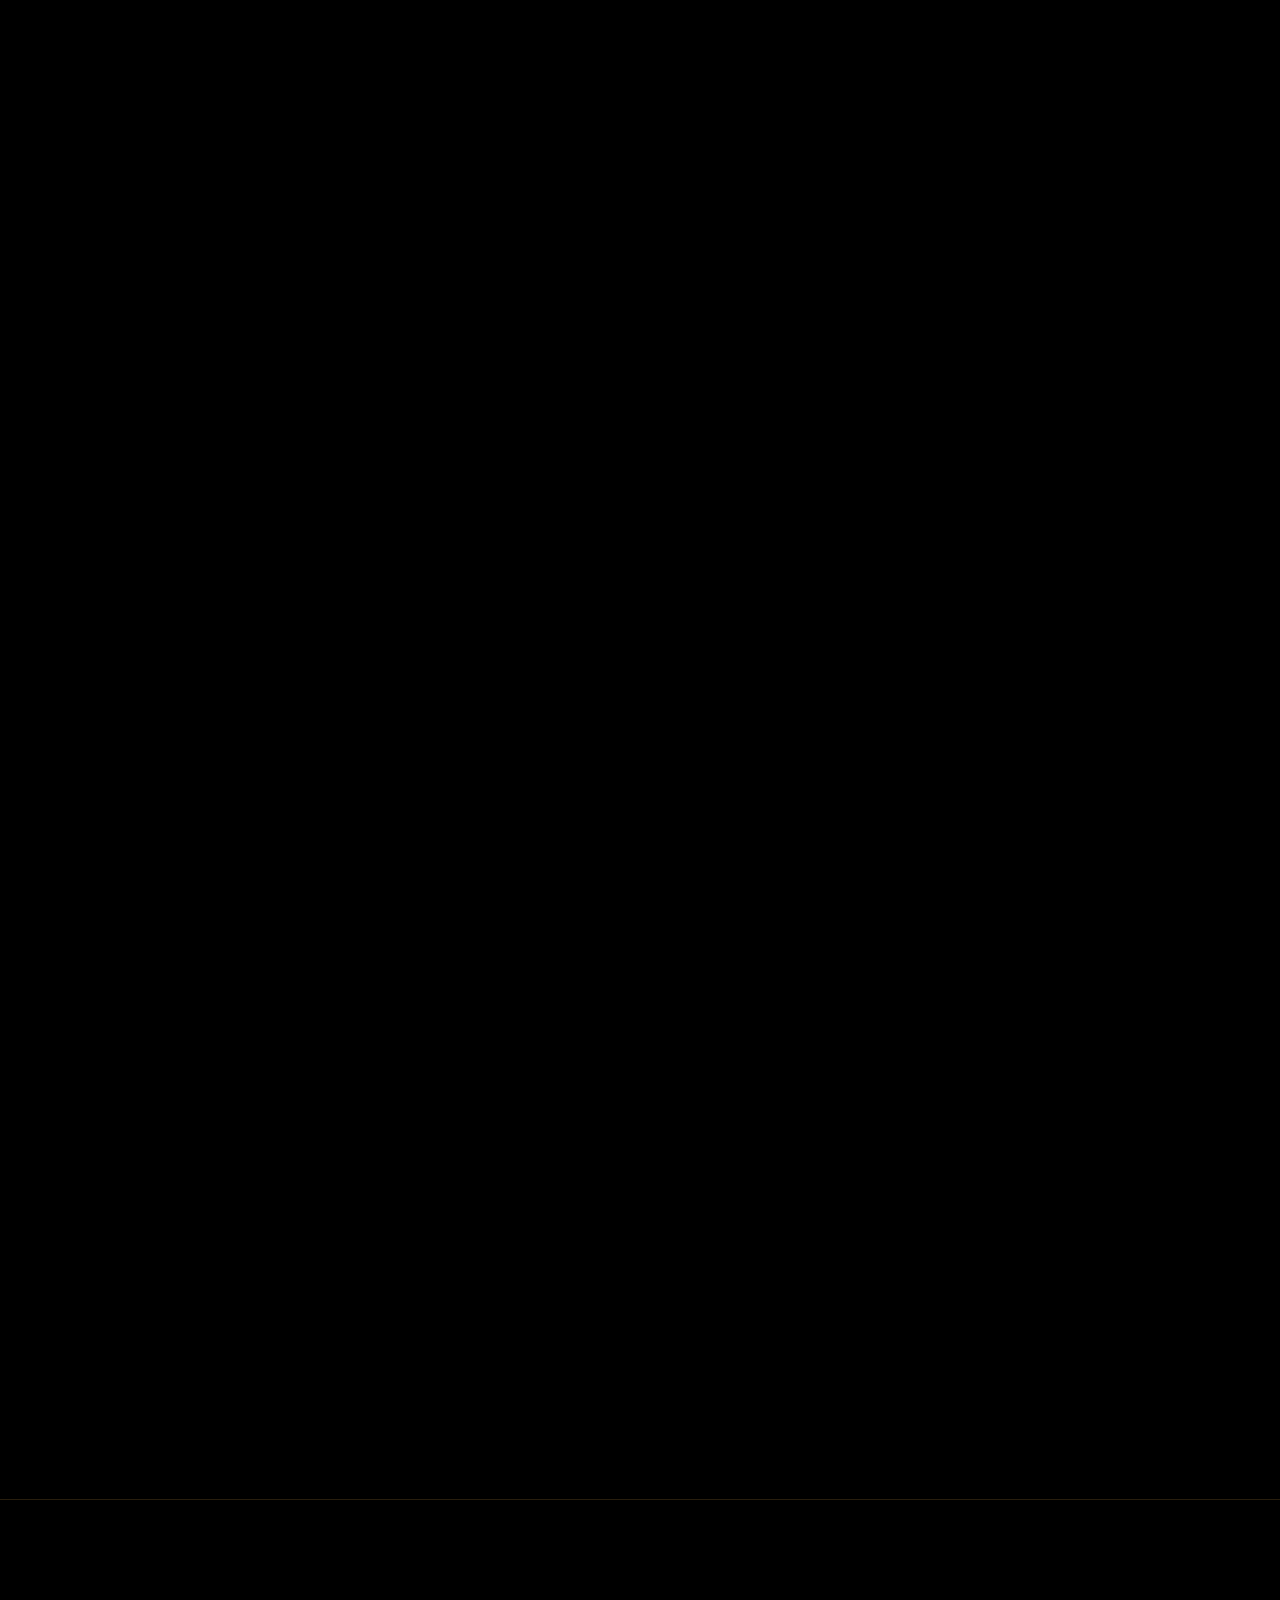
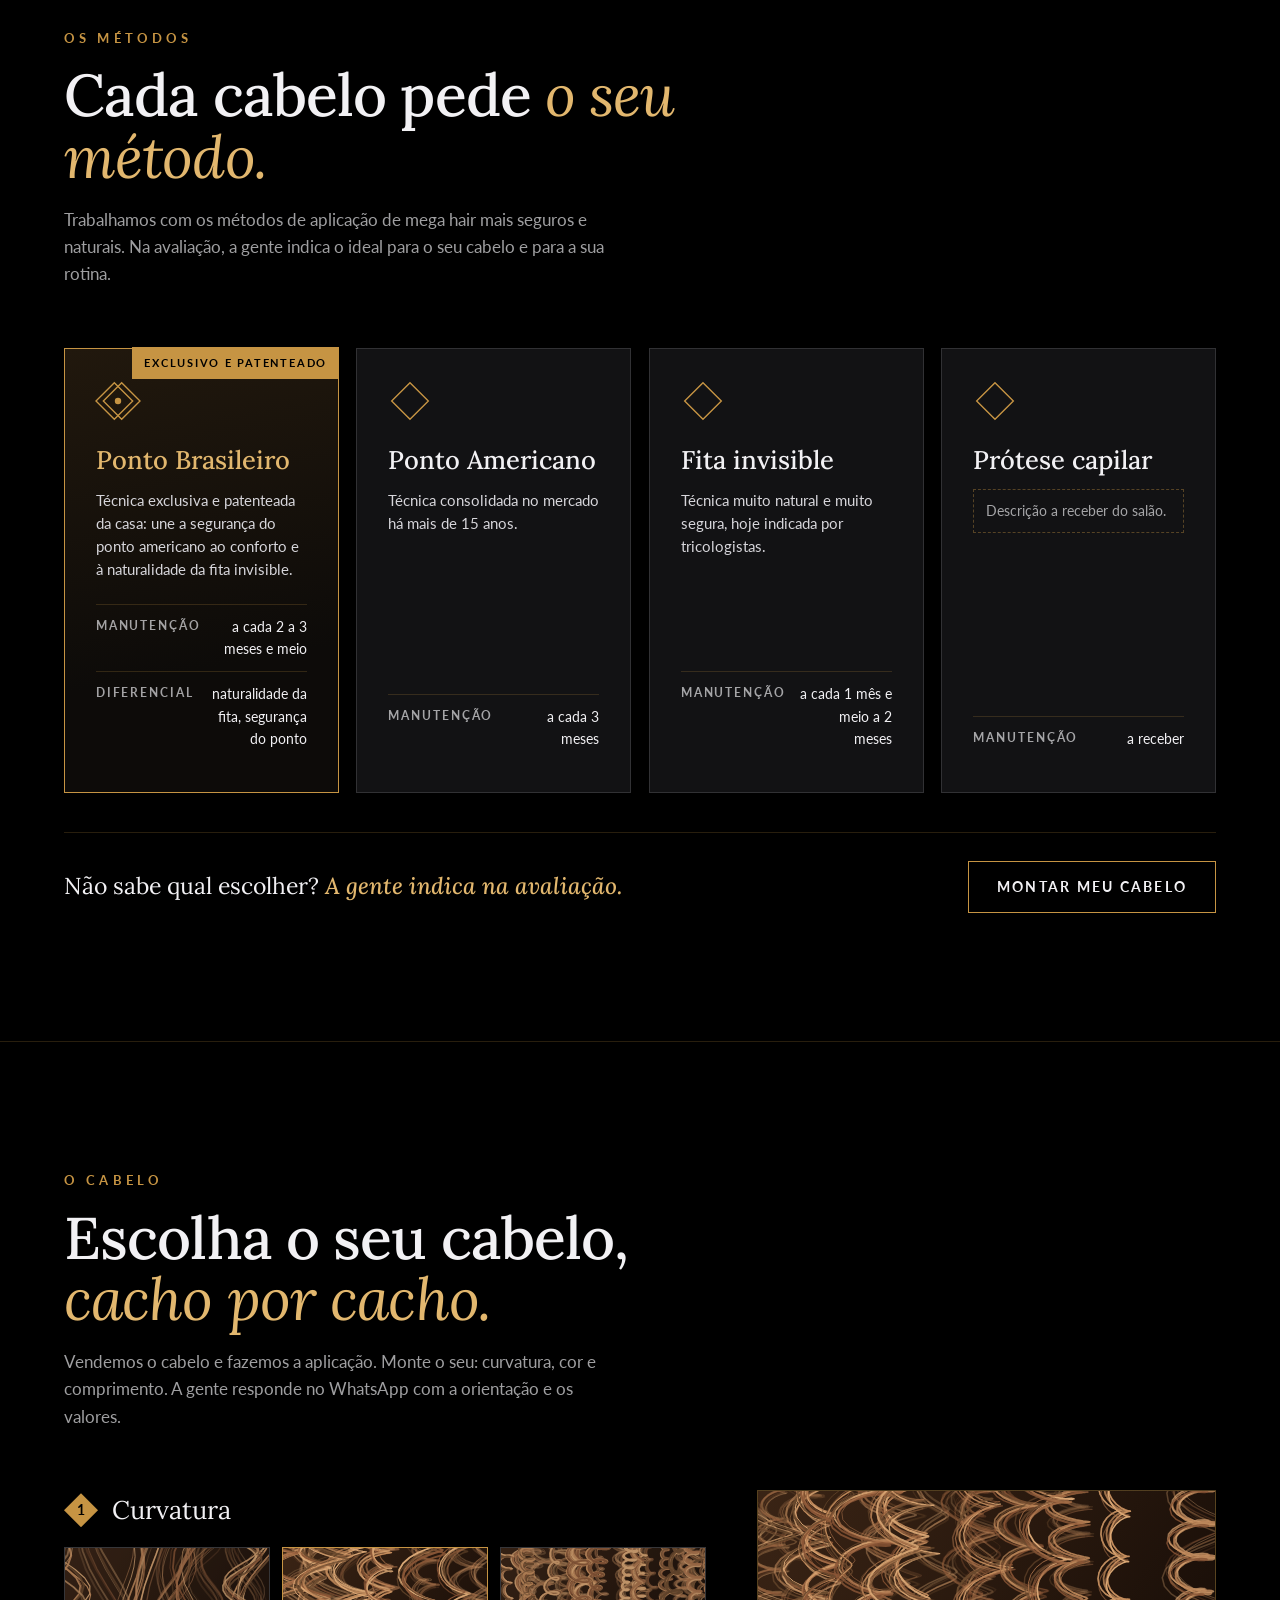
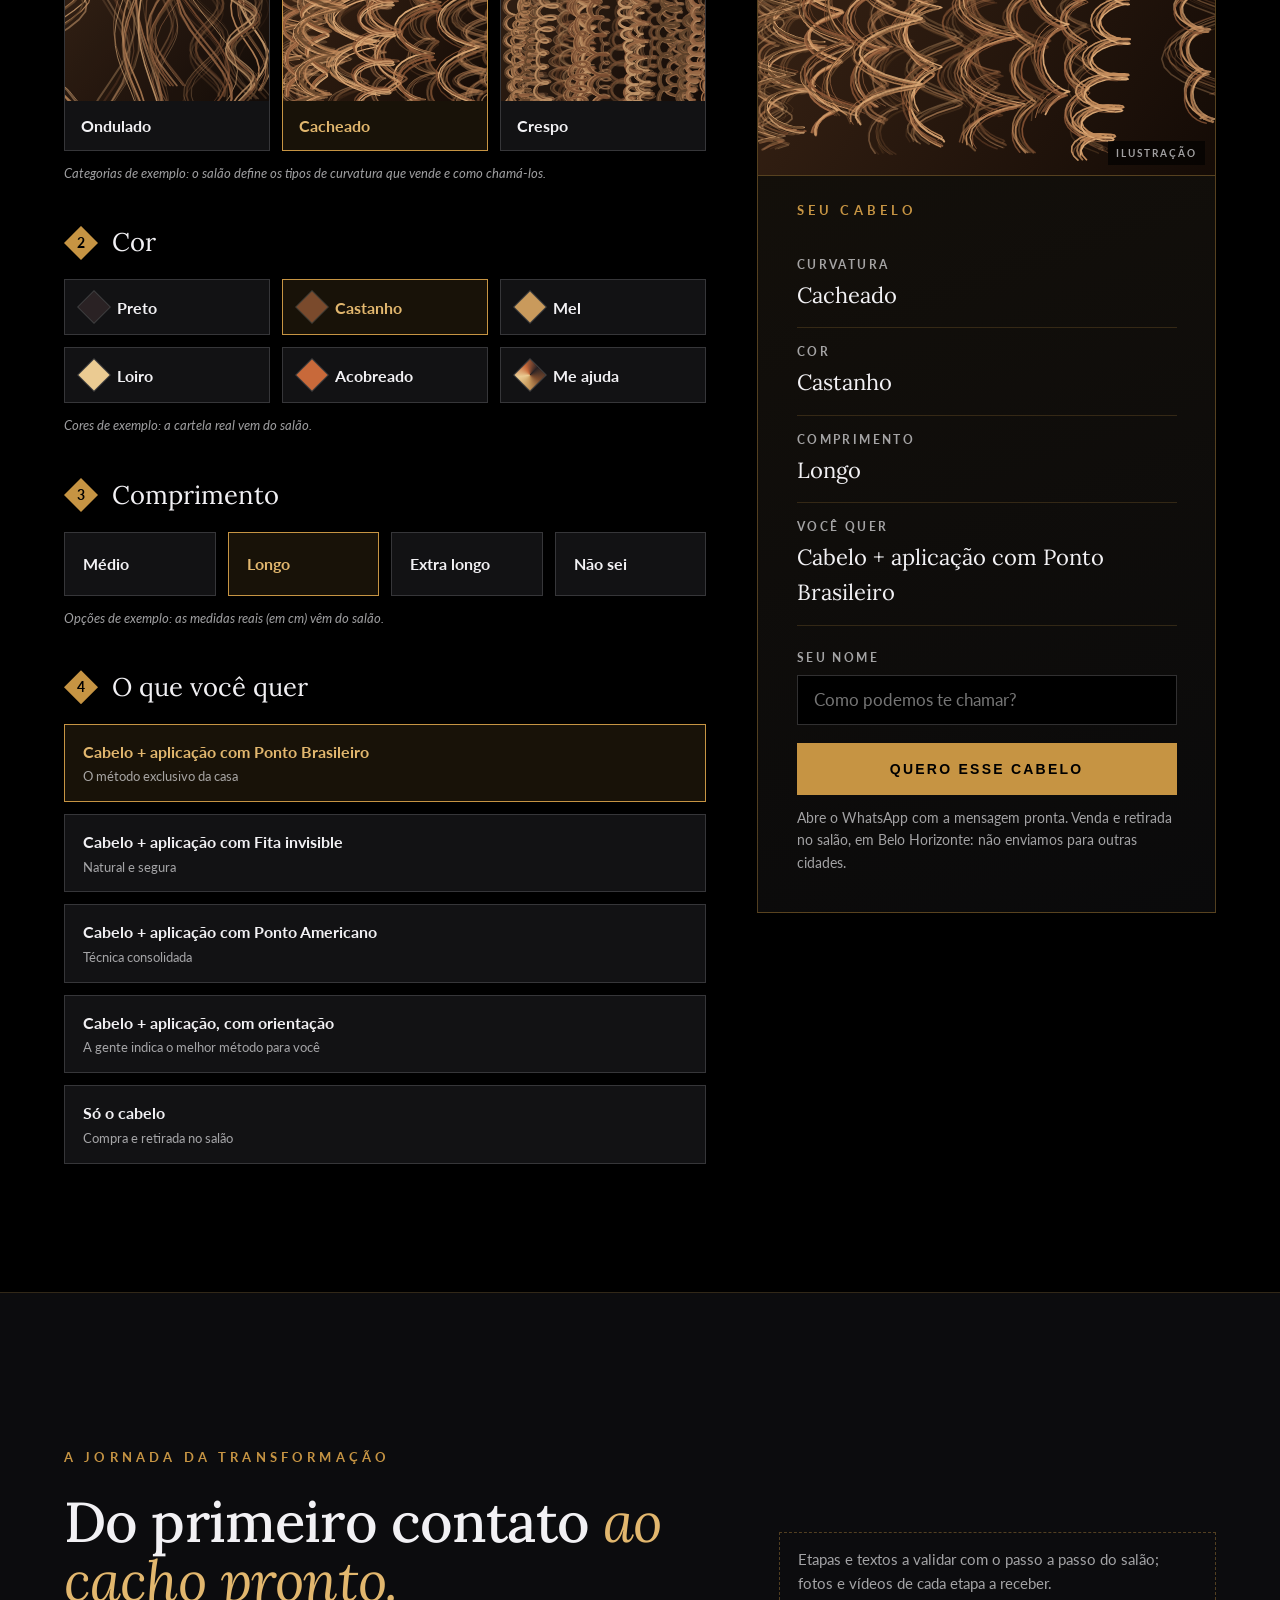
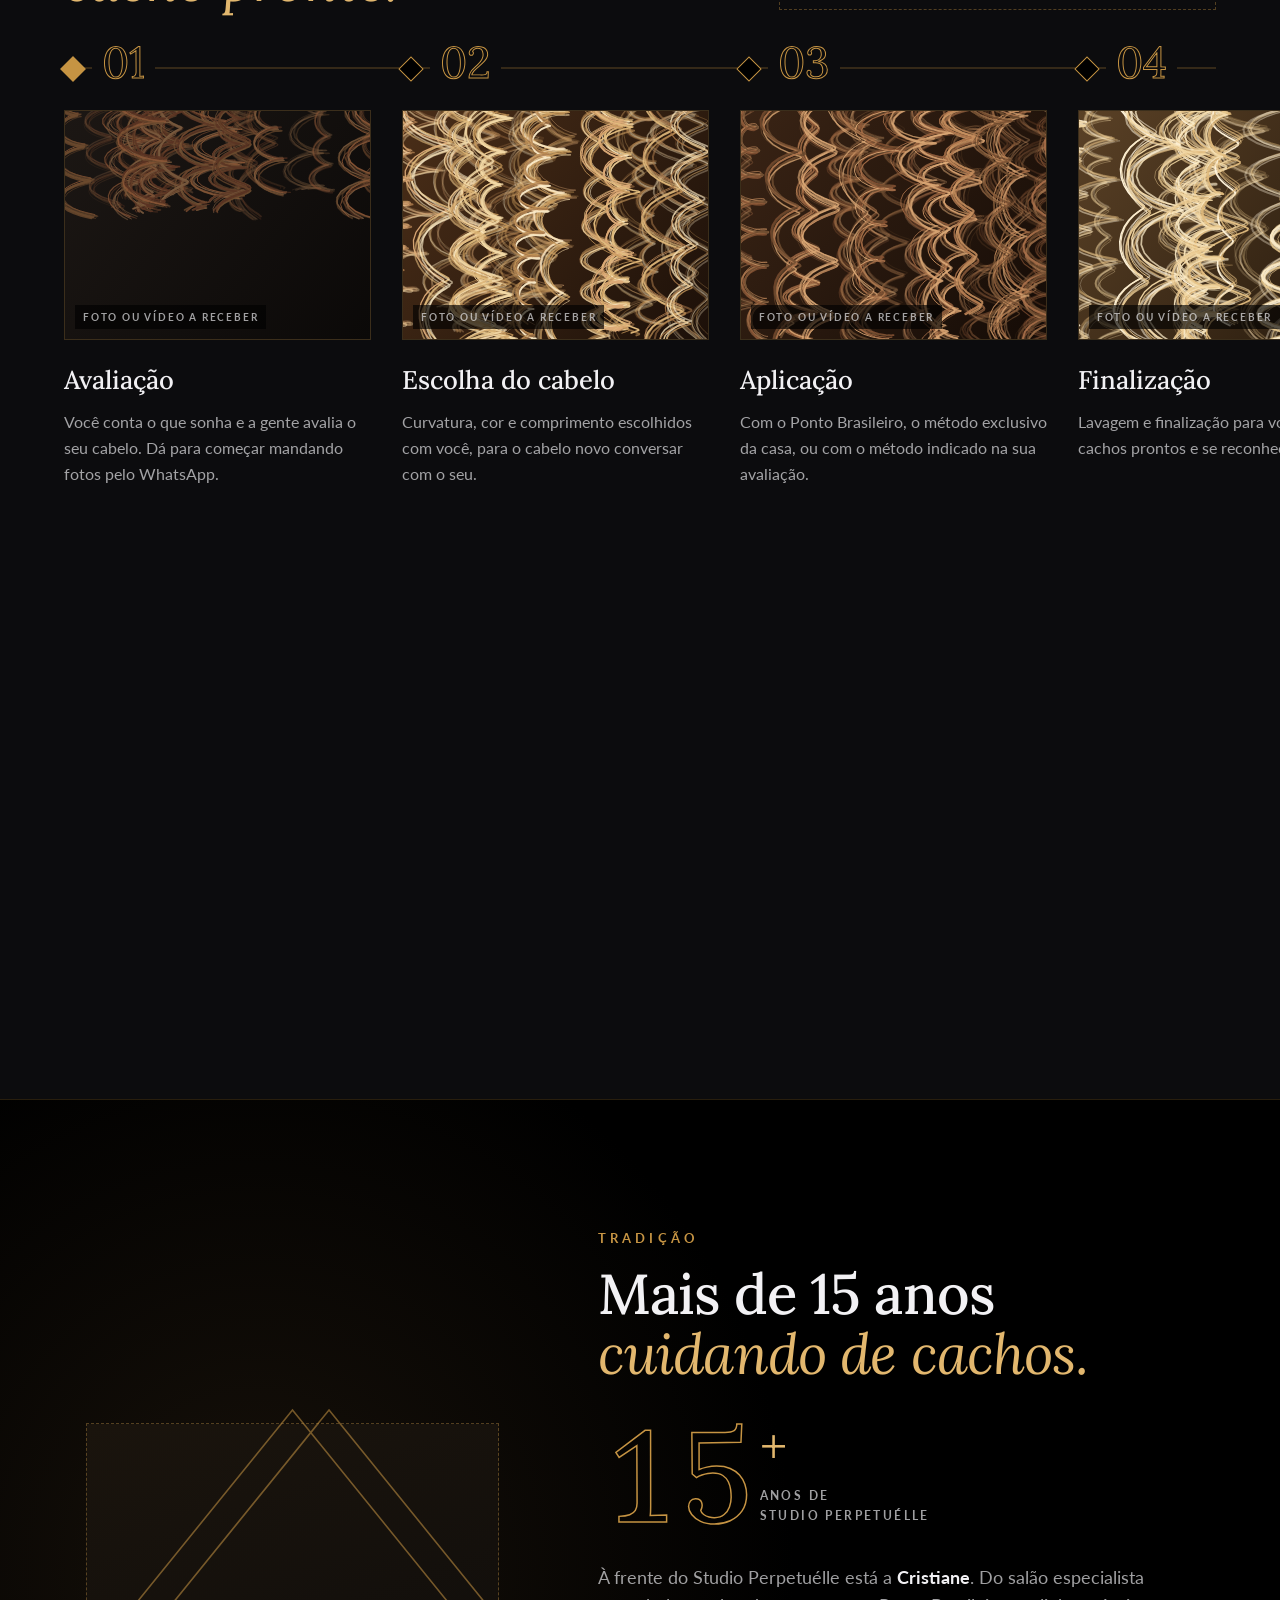
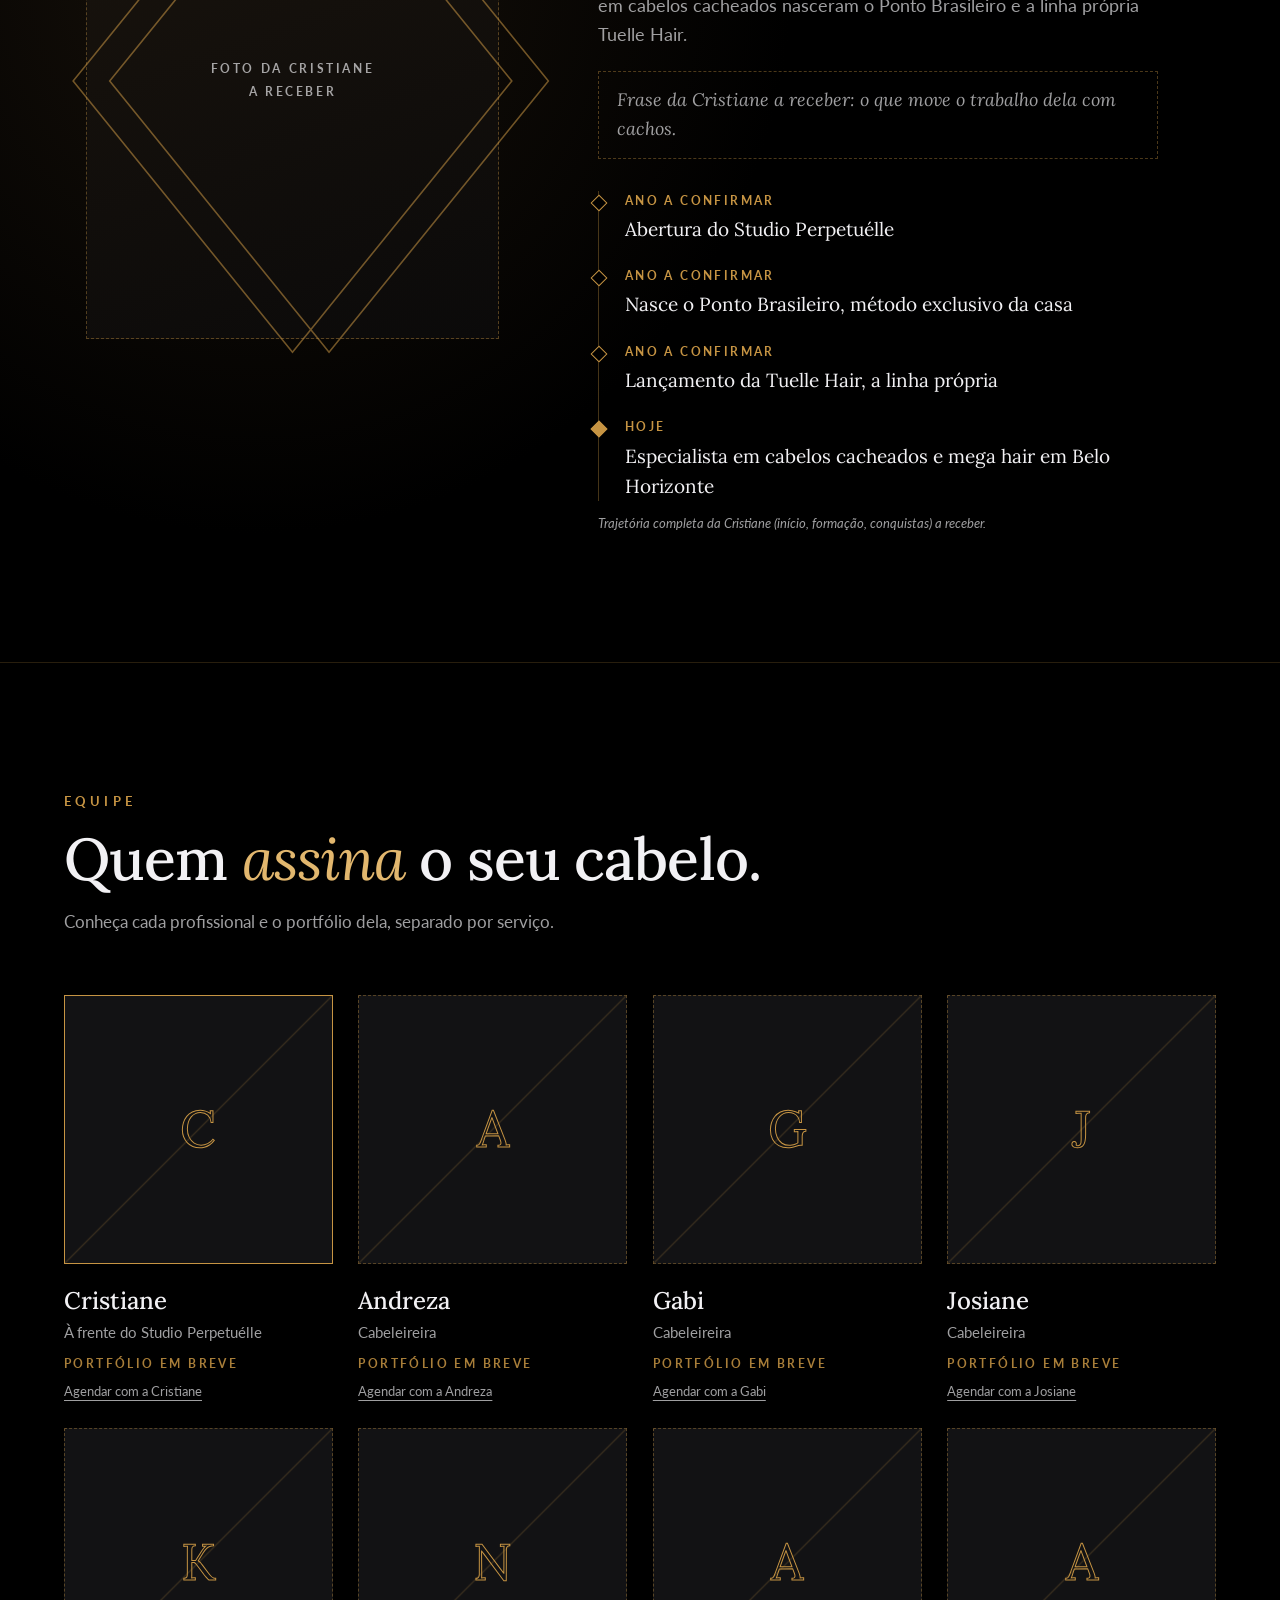
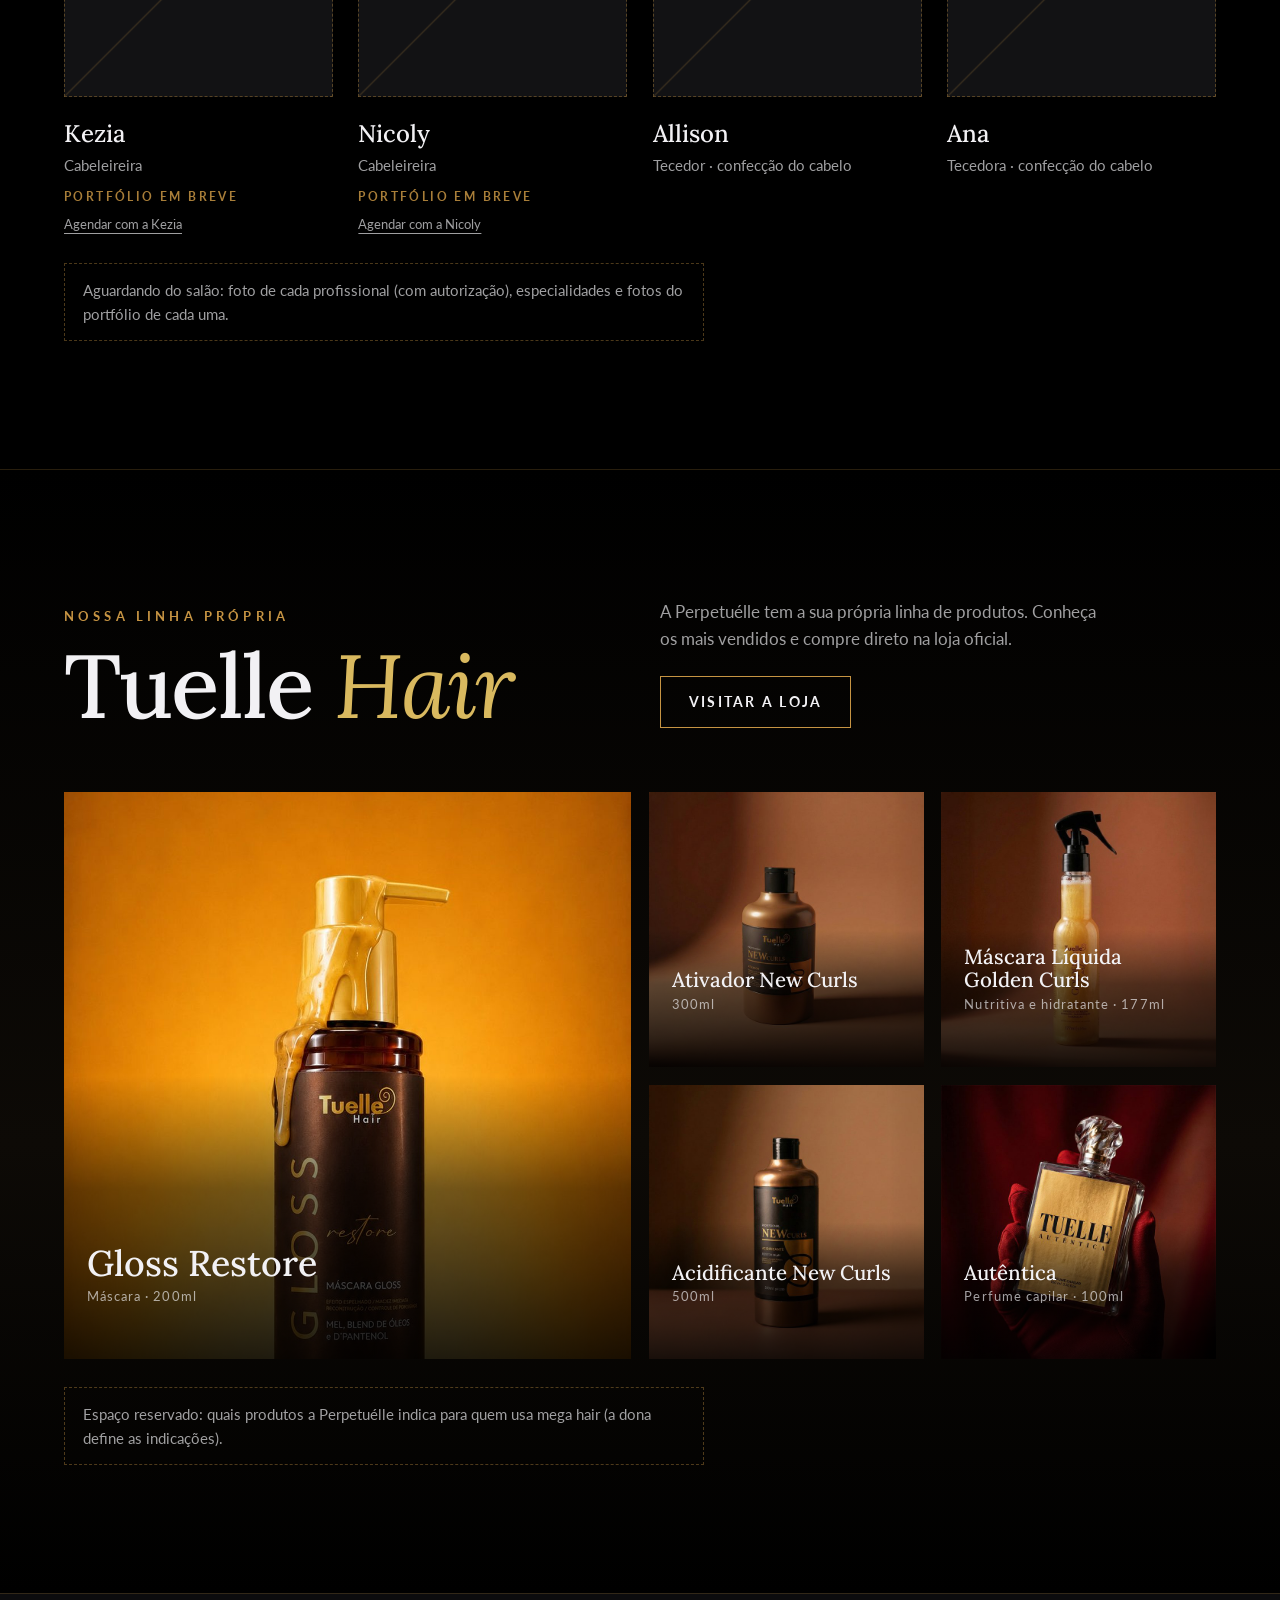
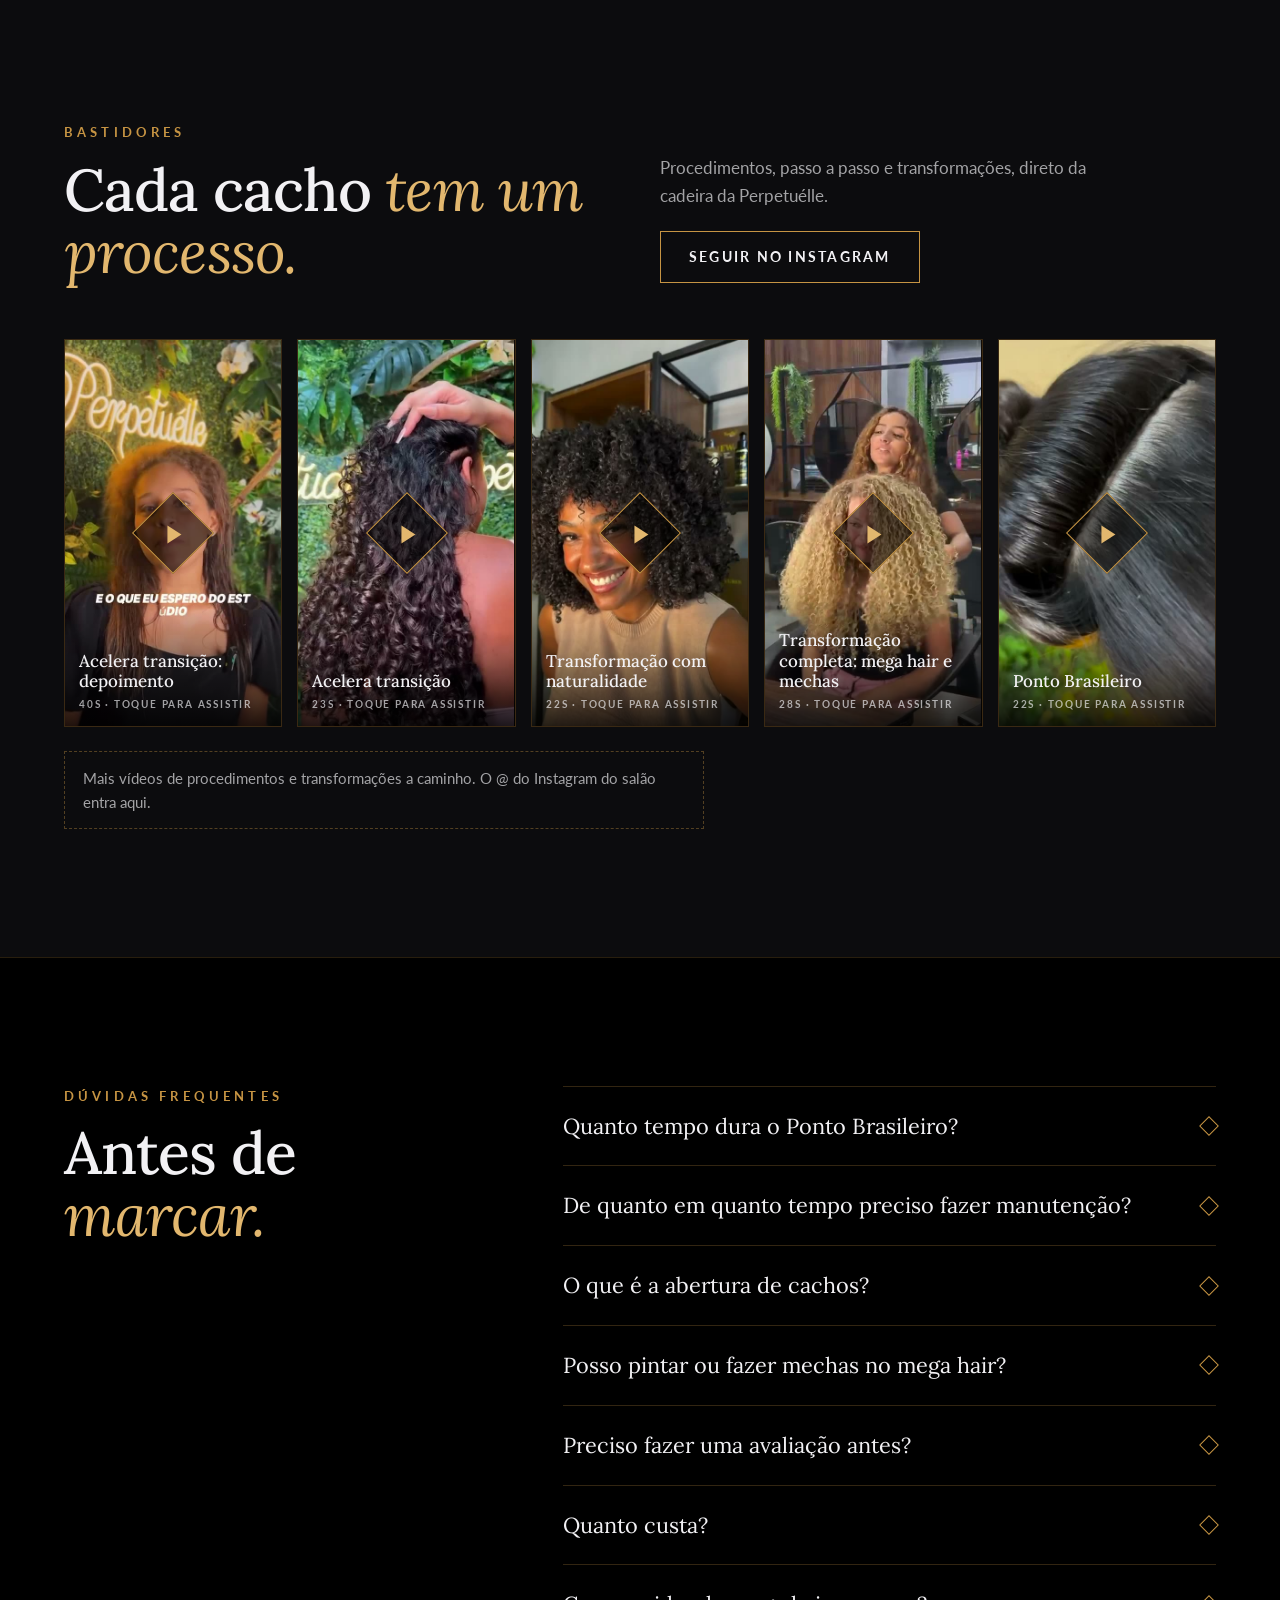
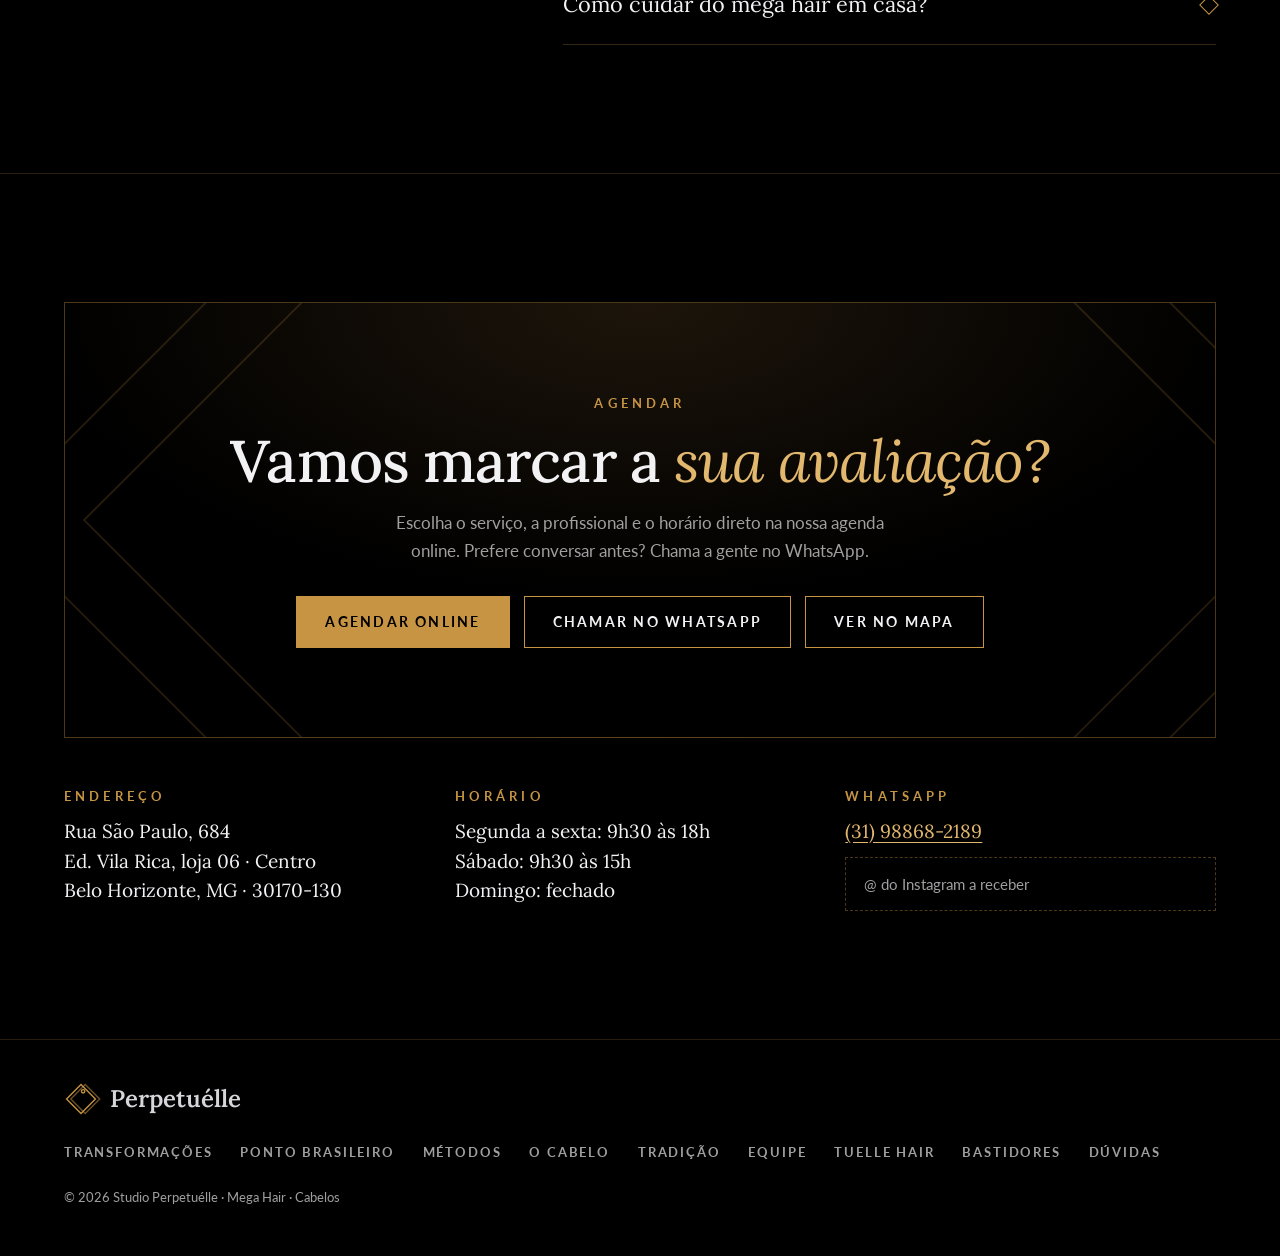
==== commit fae8b236: "Prévia: métodos reais e vídeos Co-Authored-By: Claude Opus 5.5 <noreply@anthropic.com>" ====
--- a/index.html
+++ b/index.html
@@ -91,6 +91,7 @@
         <span class="ad__tag">Antes</span><span class="ad__tag ad__tag--depois">Depois</span>
         <span class="ad__linha" aria-hidden="true"><i></i></span>
         <input type="range" min="0" max="100" value="50" id="ad-range" aria-label="Comparar antes e depois">
+        <p class="ad__legenda" id="ad-legenda" hidden></p>
       </div>
       <div class="mosaico">
         <figure class="revela"><canvas data-cachos="mel" aria-hidden="true"></canvas><figcaption>Foto real a receber</figcaption></figure>
@@ -113,7 +114,12 @@
       <div class="ponto__texto">
         <p class="sobretitulo">O método da casa</p>
         <h2 class="ponto__frase" id="frase">Nem todo mega hair é igual. O <em>Ponto Brasileiro</em> nasceu aqui, na Perpetuélle, e só é feito aqui.</h2>
-        <p class="ponto__hist provisorio">Texto provisório: aqui entra a história do Ponto Brasileiro (como nasceu, o que o torna único e para quem é indicado), com as palavras da dona.</p>
+        <p class="ponto__hist">O Ponto Brasileiro foi criado para unir as duas técnicas mais usadas no mercado: a fita invisible e o ponto americano. Uma técnica exclusiva e patenteada da Perpetuélle, com um diferencial único.</p>
+        <div class="soma ponto__hist" aria-label="Fita invisible mais ponto americano é igual a Ponto Brasileiro">
+          <div><b>Fita invisible</b><span>Naturalidade e conforto</span></div><i>+</i>
+          <div><b>Ponto americano</b><span>Segurança e durabilidade</span></div><i>=</i>
+          <div class="soma__res"><b>Ponto Brasileiro</b><span>Manutenção a cada 2 a 3 meses e meio</span></div>
+        </div>
         <a href="https://www.trinks.com/studio-perpetuelle-mega-hair-cabelos" target="_blank" rel="noopener" data-agendar class="btn btn--cobre ponto__cta">Quero o Ponto Brasileiro</a>
       </div>
     </div>
@@ -124,33 +130,33 @@
     <div class="cabeca revela">
       <p class="sobretitulo">Os métodos</p>
       <h2>Cada cabelo pede <em>o seu método.</em></h2>
-      <p>Trabalhamos com quatro métodos de aplicação de mega hair. Na avaliação, a gente indica o ideal para o seu cabelo e para a sua rotina.</p>
+      <p>Trabalhamos com os métodos de aplicação de mega hair mais seguros e naturais. Na avaliação, a gente indica o ideal para o seu cabelo e para a sua rotina.</p>
     </div>
     <div class="metodos__lista carrossel">
       <article class="metodo metodo--destaque revela">
-        <span class="metodo__selo">Exclusivo da casa</span>
+        <span class="metodo__selo">Exclusivo e patenteado</span>
         <svg class="metodo__icone" viewBox="0 0 48 48" aria-hidden="true"><path d="M20 4 L40 24 L20 44 L0 24 Z"/><path d="M28 4 L48 24 L28 44 L8 24 Z"/><circle cx="24" cy="24" r="3.5"/></svg>
         <h3>Ponto Brasileiro</h3>
-        <p class="provisorio">Descrição a receber do salão.</p>
-        <dl><div><dt>Durabilidade</dt><dd>a receber</dd></div><div><dt>Manutenção</dt><dd>a receber</dd></div><div><dt>Indicado para</dt><dd>a receber</dd></div></dl>
+        <p class="metodo__desc">Técnica exclusiva e patenteada da casa: une a segurança do ponto americano ao conforto e à naturalidade da fita invisible.</p>
+        <dl><div><dt>Manutenção</dt><dd>a cada 2 a 3 meses e meio</dd></div><div><dt>Diferencial</dt><dd>naturalidade da fita, segurança do ponto</dd></div></dl>
       </article>
       <article class="metodo revela" style="--d:.08s">
         <svg class="metodo__icone" viewBox="0 0 48 48" aria-hidden="true"><path d="M24 4 L44 24 L24 44 L4 24 Z"/></svg>
         <h3>Ponto Americano</h3>
-        <p class="provisorio">Descrição a receber do salão.</p>
-        <dl><div><dt>Durabilidade</dt><dd>a receber</dd></div><div><dt>Manutenção</dt><dd>a receber</dd></div><div><dt>Indicado para</dt><dd>a receber</dd></div></dl>
+        <p class="metodo__desc">Técnica consolidada no mercado há mais de 15 anos.</p>
+        <dl><div><dt>Manutenção</dt><dd>a cada 3 meses</dd></div></dl>
       </article>
       <article class="metodo revela" style="--d:.16s">
         <svg class="metodo__icone" viewBox="0 0 48 48" aria-hidden="true"><path d="M24 4 L44 24 L24 44 L4 24 Z"/></svg>
-        <h3>Fita</h3>
-        <p class="provisorio">Descrição a receber do salão.</p>
-        <dl><div><dt>Durabilidade</dt><dd>a receber</dd></div><div><dt>Manutenção</dt><dd>a receber</dd></div><div><dt>Indicado para</dt><dd>a receber</dd></div></dl>
+        <h3>Fita invisible</h3>
+        <p class="metodo__desc">Técnica muito natural e muito segura, hoje indicada por tricologistas.</p>
+        <dl><div><dt>Manutenção</dt><dd>a cada 1 mês e meio a 2 meses</dd></div></dl>
       </article>
       <article class="metodo revela" style="--d:.24s">
         <svg class="metodo__icone" viewBox="0 0 48 48" aria-hidden="true"><path d="M24 4 L44 24 L24 44 L4 24 Z"/></svg>
         <h3>Prótese capilar</h3>
         <p class="provisorio">Descrição a receber do salão.</p>
-        <dl><div><dt>Durabilidade</dt><dd>a receber</dd></div><div><dt>Manutenção</dt><dd>a receber</dd></div><div><dt>Indicado para</dt><dd>a receber</dd></div></dl>
+        <dl><div><dt>Manutenção</dt><dd>a receber</dd></div></dl>
       </article>
     </div>
     <div class="metodos__rodape revela">
@@ -207,10 +213,11 @@
           <legend><span>4</span>O que você quer</legend>
           <div class="opcoes opcoes--1">
             <label class="opcao"><input type="radio" name="servico" value="Cabelo + aplicação com Ponto Brasileiro" checked><span><b>Cabelo + aplicação com Ponto Brasileiro</b><small>O método exclusivo da casa</small></span></label>
+            <label class="opcao"><input type="radio" name="servico" value="Cabelo + aplicação com Fita invisible"><span><b>Cabelo + aplicação com Fita invisible</b><small>Natural e segura</small></span></label>
+            <label class="opcao"><input type="radio" name="servico" value="Cabelo + aplicação com Ponto Americano"><span><b>Cabelo + aplicação com Ponto Americano</b><small>Técnica consolidada</small></span></label>
             <label class="opcao"><input type="radio" name="servico" value="Cabelo + aplicação (quero orientação sobre o método)"><span><b>Cabelo + aplicação, com orientação</b><small>A gente indica o melhor método para você</small></span></label>
             <label class="opcao"><input type="radio" name="servico" value="Só o cabelo"><span><b>Só o cabelo</b><small>Compra e retirada no salão</small></span></label>
           </div>
-          <p class="provisorio">Ponto Americano, Fita e Prótese capilar entram aqui como opções quando o salão enviar a descrição de cada método.</p>
         </fieldset>
       </div>
 
@@ -395,7 +402,8 @@
     </div>
     <div class="duvidas__lista revela">
       <details><summary>Quanto tempo dura o Ponto Brasileiro?</summary><p class="provisorio">Resposta a receber do salão.</p></details>
-      <details><summary>De quanto em quanto tempo preciso fazer manutenção?</summary><p class="provisorio">Resposta a receber do salão.</p></details>
+      <details><summary>De quanto em quanto tempo preciso fazer manutenção?</summary><p>Depende do método: no Ponto Brasileiro, a cada 2 a 3 meses e meio; na Fita invisible, a cada 1 mês e meio a 2 meses; no Ponto Americano, a cada 3 meses.</p></details>
+      <details><summary>O que é a abertura de cachos?</summary><p>É o procedimento para reduzir o volume, abrir um pouco a curvatura e alinhar os fios, para o seu cabelo se encaixar melhor com o mega hair.</p></details>
       <details><summary>Posso pintar ou fazer mechas no mega hair?</summary><p class="provisorio">Resposta a receber do salão.</p></details>
       <details><summary>Preciso fazer uma avaliação antes?</summary><p class="provisorio">Resposta a receber do salão.</p></details>
       <details><summary>Quanto custa?</summary><p class="provisorio">Resposta a receber do salão (valores ou "a partir de", como a dona preferir).</p></details>
@@ -454,6 +462,7 @@
 </dialog>
 
 <script src="assets/js/portfolio-dados.js"></script>
+<script src="assets/js/videos-dados.js"></script>
 <script src="assets/js/main.js"></script>
 </body>
 </html>
--- a/assets/css/style.css
+++ b/assets/css/style.css
@@ -303,7 +303,7 @@
 .metodo dl{margin-top:auto;padding-top:22px}
 .metodo dl div{display:flex;justify-content:space-between;gap:12px;padding:11px 0;border-top:1px solid rgba(198,148,67,.2)}
 .metodo dt{font-size:12px;font-weight:700;letter-spacing:.16em;text-transform:uppercase;color:var(--suave)}
-.metodo dd{font-size:14px;color:var(--suave);font-style:italic;text-align:right}
+.metodo dd{font-size:14px;color:var(--branco);text-align:right}
 .metodos__rodape{margin-top:clamp(28px,3vw,40px);display:flex;flex-wrap:wrap;align-items:center;justify-content:space-between;gap:18px;padding-top:28px;border-top:1px solid rgba(198,148,67,.2)}
 .metodos__rodape p{font-family:var(--serif);font-size:clamp(20px,1.8vw,24px)}
 .metodos__rodape strong{font-weight:500;color:var(--cobre-claro);font-style:italic}
@@ -361,6 +361,31 @@
 .pf__ver img{width:100%;height:100%;object-fit:contain;min-height:0}
 .pf__ver-base{display:flex;align-items:center;justify-content:space-between;gap:12px;padding:12px 16px 20px}
 .pf__ver-base p{flex:1;text-align:center;font-size:13px;letter-spacing:.08em;color:var(--suave)}
+
+/* PONTO BRASILEIRO: a "soma" das técnicas */
+.soma{margin-top:22px;display:flex;align-items:stretch;gap:10px;max-width:640px}
+.soma > div{flex:1;padding:14px 16px;border:1.5px solid rgba(198,148,67,.3);background:rgba(255,255,255,.02)}
+.soma b{display:block;font-family:var(--serif);font-weight:500;font-size:18px;line-height:1.2}
+.soma span{display:block;margin-top:4px;font-size:13px;color:var(--suave)}
+.soma i{align-self:center;font-style:normal;font-family:var(--serif);font-size:28px;color:var(--cobre)}
+.soma__res{border-color:var(--cobre)!important;background:rgba(198,148,67,.1)!important}
+.soma__res b{color:var(--cobre-claro)}
+.metodo__desc{margin-top:14px;font-size:15px;line-height:1.55;color:#d6d5da}
+.duvidas details p:not(.provisorio){color:var(--suave);max-width:640px}
+
+/* VÍDEOS */
+.janela__video{position:absolute;inset:0;width:100%;height:100%;object-fit:cover}
+.ponto__visual{position:relative;width:min(100%,520px);justify-self:center;aspect-ratio:1}
+.ponto__visual .ponto__desenho{position:absolute;inset:0;width:100%}
+.ponto__video{position:absolute;inset:6%;width:88%;height:88%;object-fit:cover;clip-path:polygon(50% 0,100% 50%,50% 100%,0 50%);
+  opacity:calc(var(--pc,0));transform:scale(calc(.9 + var(--pc,0) * .1));transition:opacity .3s}
+.reel__video{width:100%;height:100%;object-fit:cover;display:block;background:#000}
+.reel--real{cursor:pointer}
+.reel--real.tocando .reel__play,.reel--real.tocando figcaption{opacity:0;pointer-events:none}
+.reel--real .reel__play,.reel--real figcaption{transition:opacity .3s}
+.reel--real:focus-visible{outline:2px solid var(--cobre);outline-offset:3px}
+.ad__legenda{position:absolute;left:0;right:0;bottom:0;padding:30px 16px 14px;text-align:center;font-size:12px;font-weight:700;letter-spacing:.2em;text-transform:uppercase;
+  background:linear-gradient(transparent,rgba(0,0,0,.75));pointer-events:none}
 
 /* CELULAR */
 @media (max-width:900px){
@@ -423,9 +448,12 @@
   .reel{width:58%}
   .bastidores__topo{grid-template-columns:minmax(0,1fr);gap:18px}
   .metodos__rodape .btn{flex:1 1 100%}
-  .ponto{height:220vh}
-  .ponto__palco{grid-template-columns:minmax(0,1fr);align-content:center;gap:18px;padding-top:84px;text-align:center}
+  .soma{flex-direction:column;gap:6px;text-align:left}
+  .soma i{align-self:flex-start;padding-left:16px;font-size:22px;line-height:1}
+  .ponto{height:auto}
+  .ponto__palco{position:relative;min-height:0;padding-bottom:80px;grid-template-columns:minmax(0,1fr);align-content:center;gap:18px;padding-top:84px;text-align:center}
   .ponto__desenho{width:min(48vw,220px)}
+  .ponto__visual{width:min(62vw,260px)}
   .ponto__hist{margin-left:auto;margin-right:auto;text-align:left}
 }
 
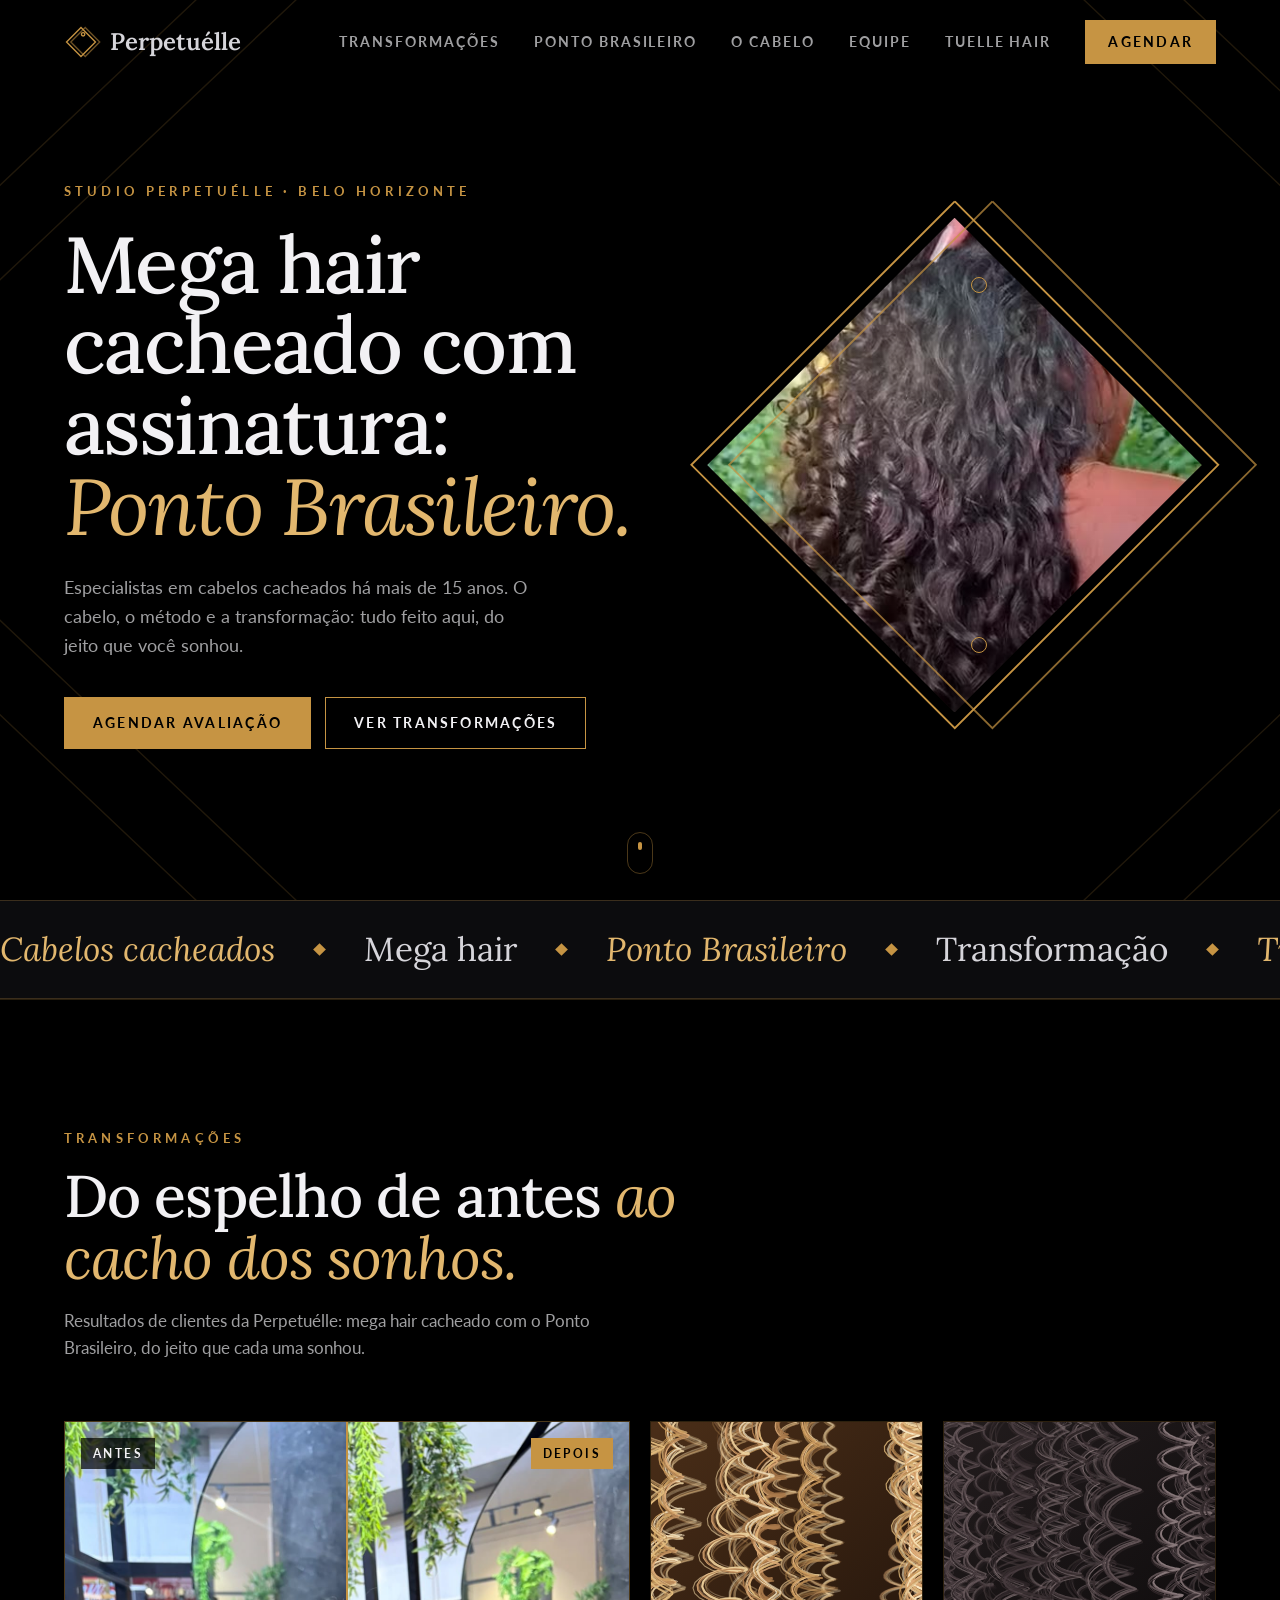
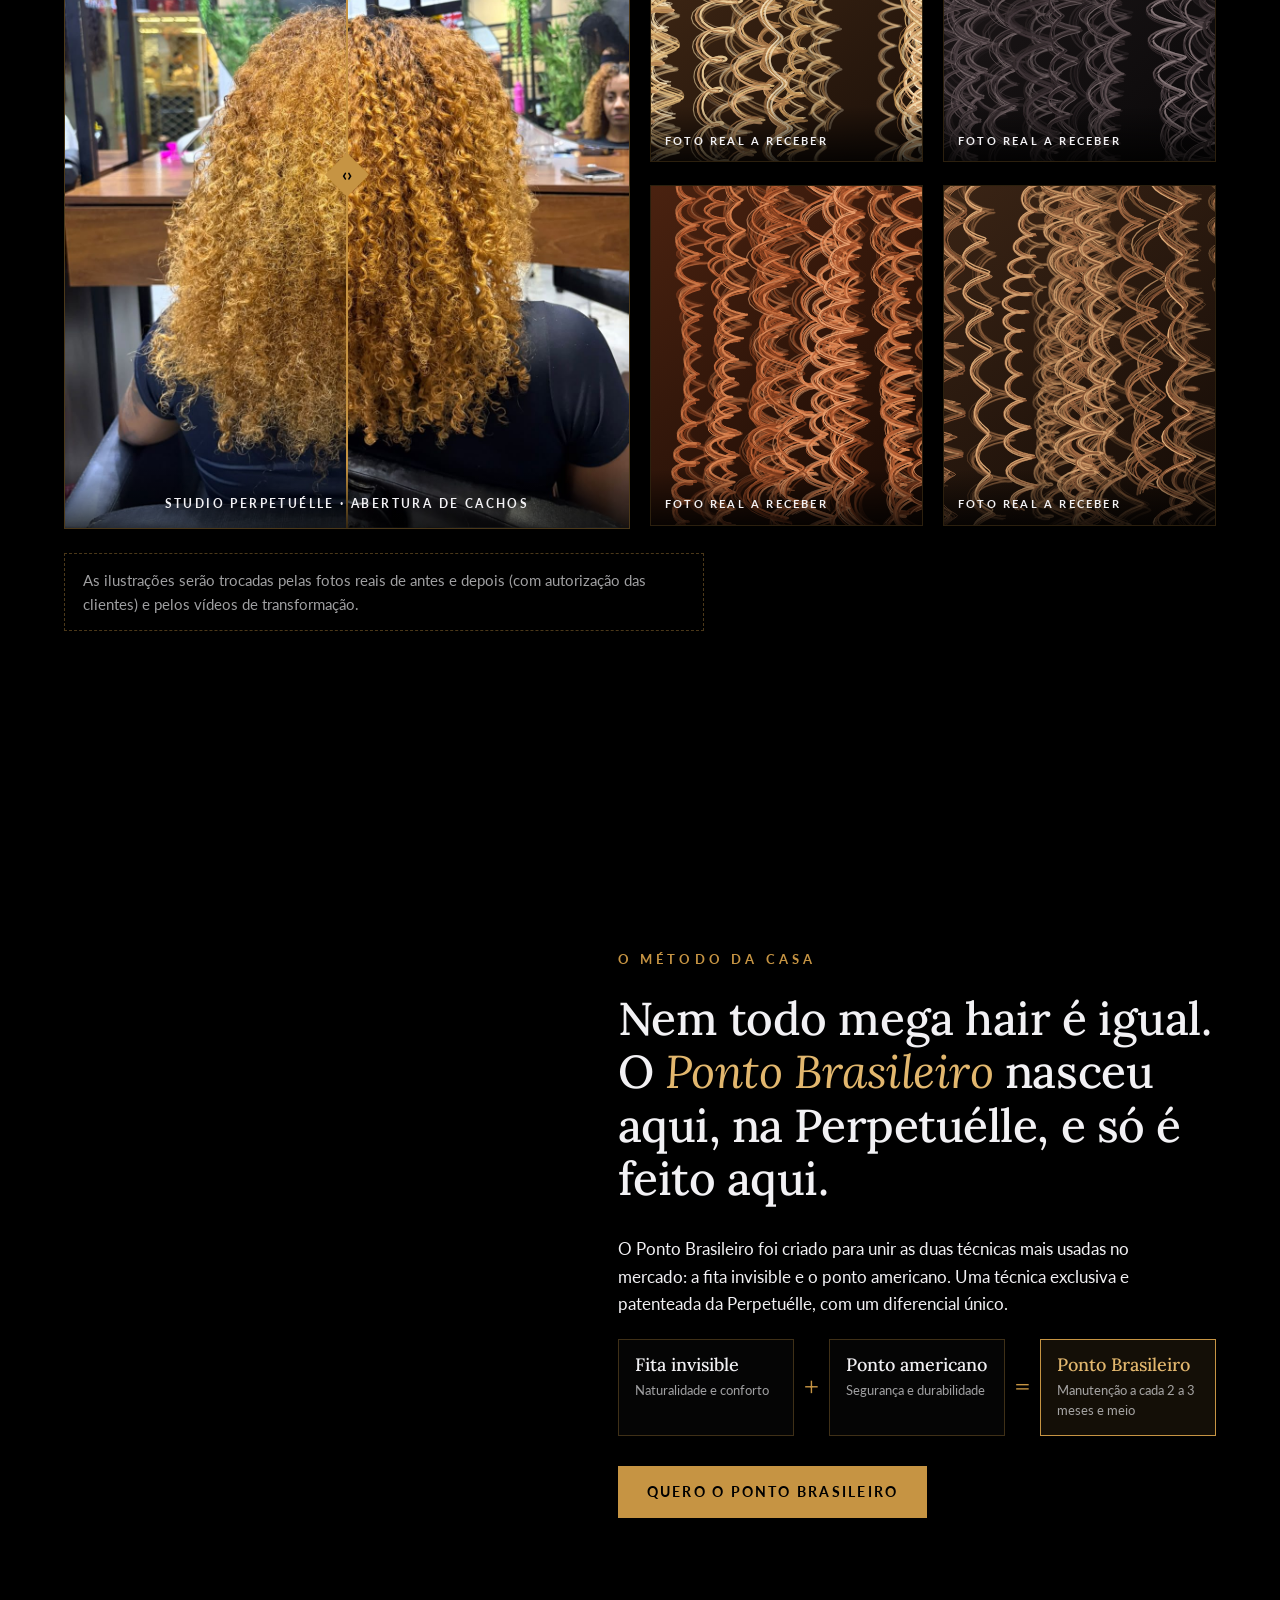
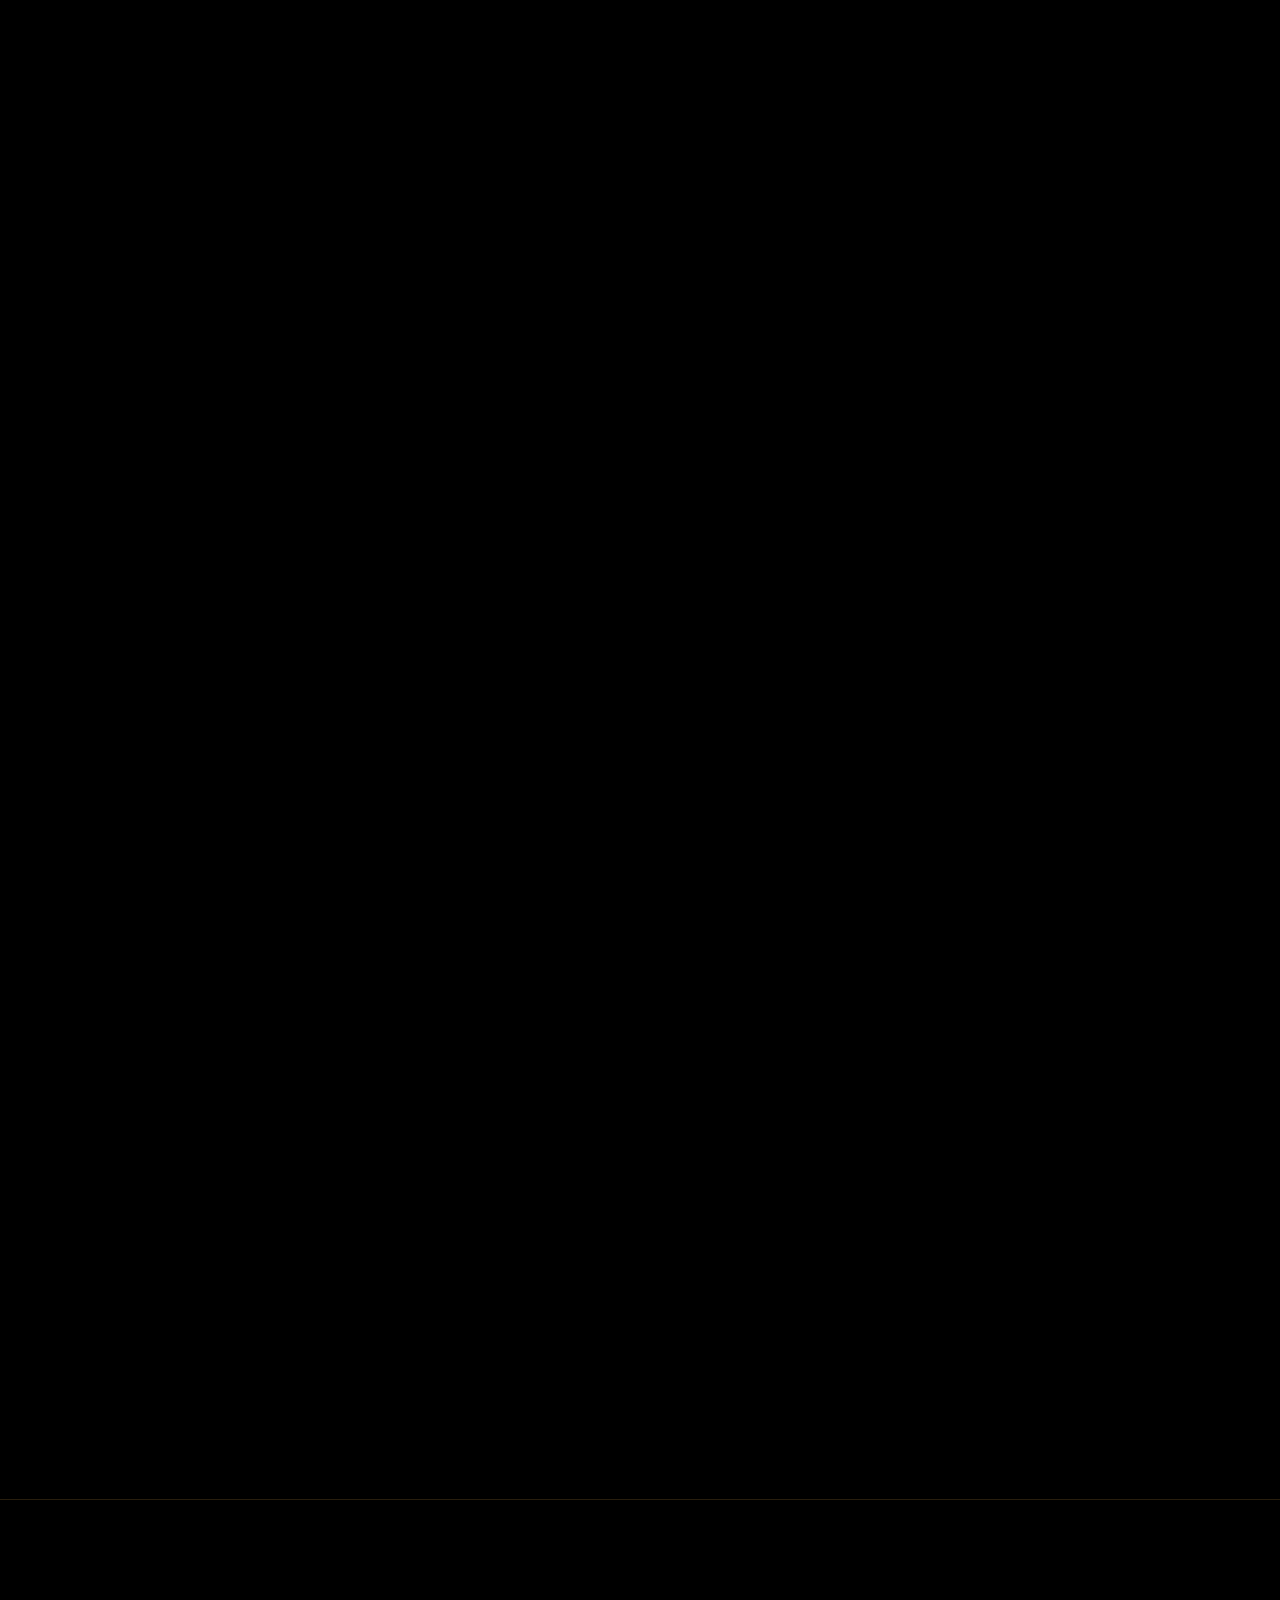
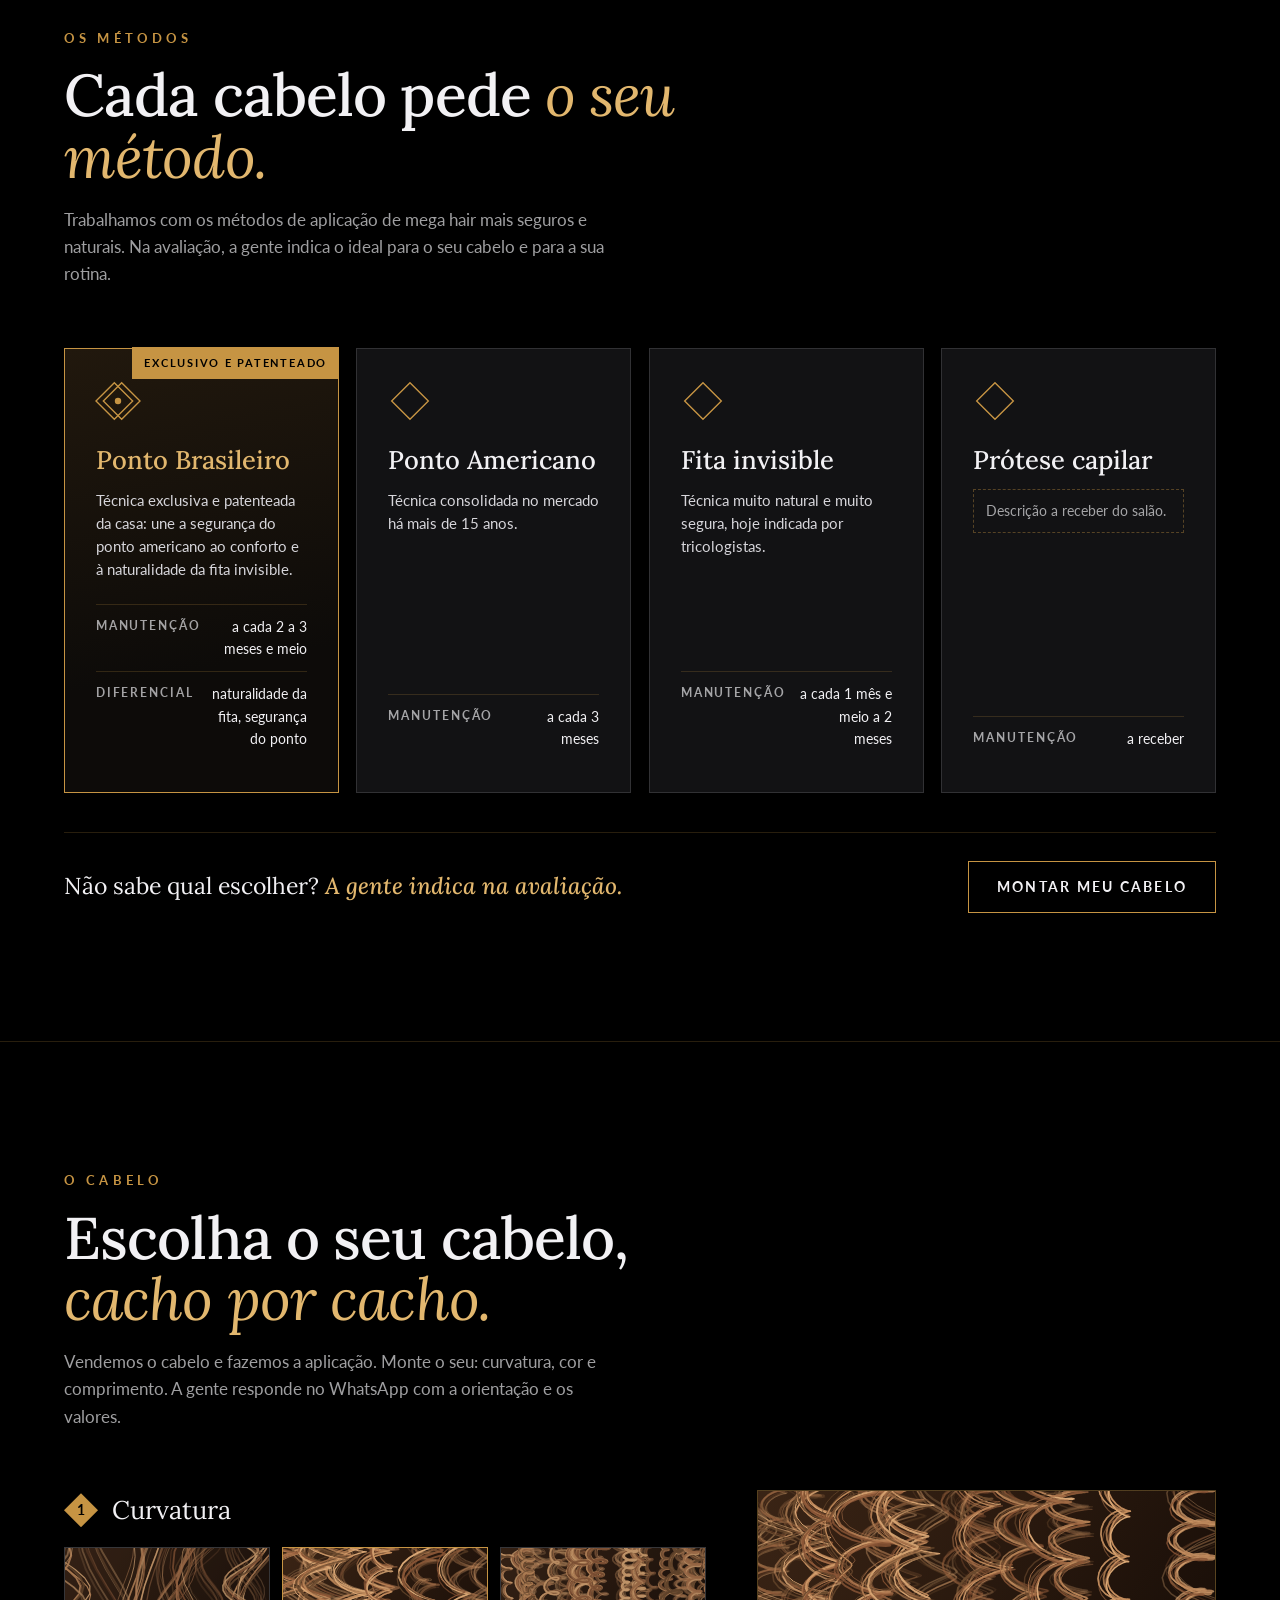
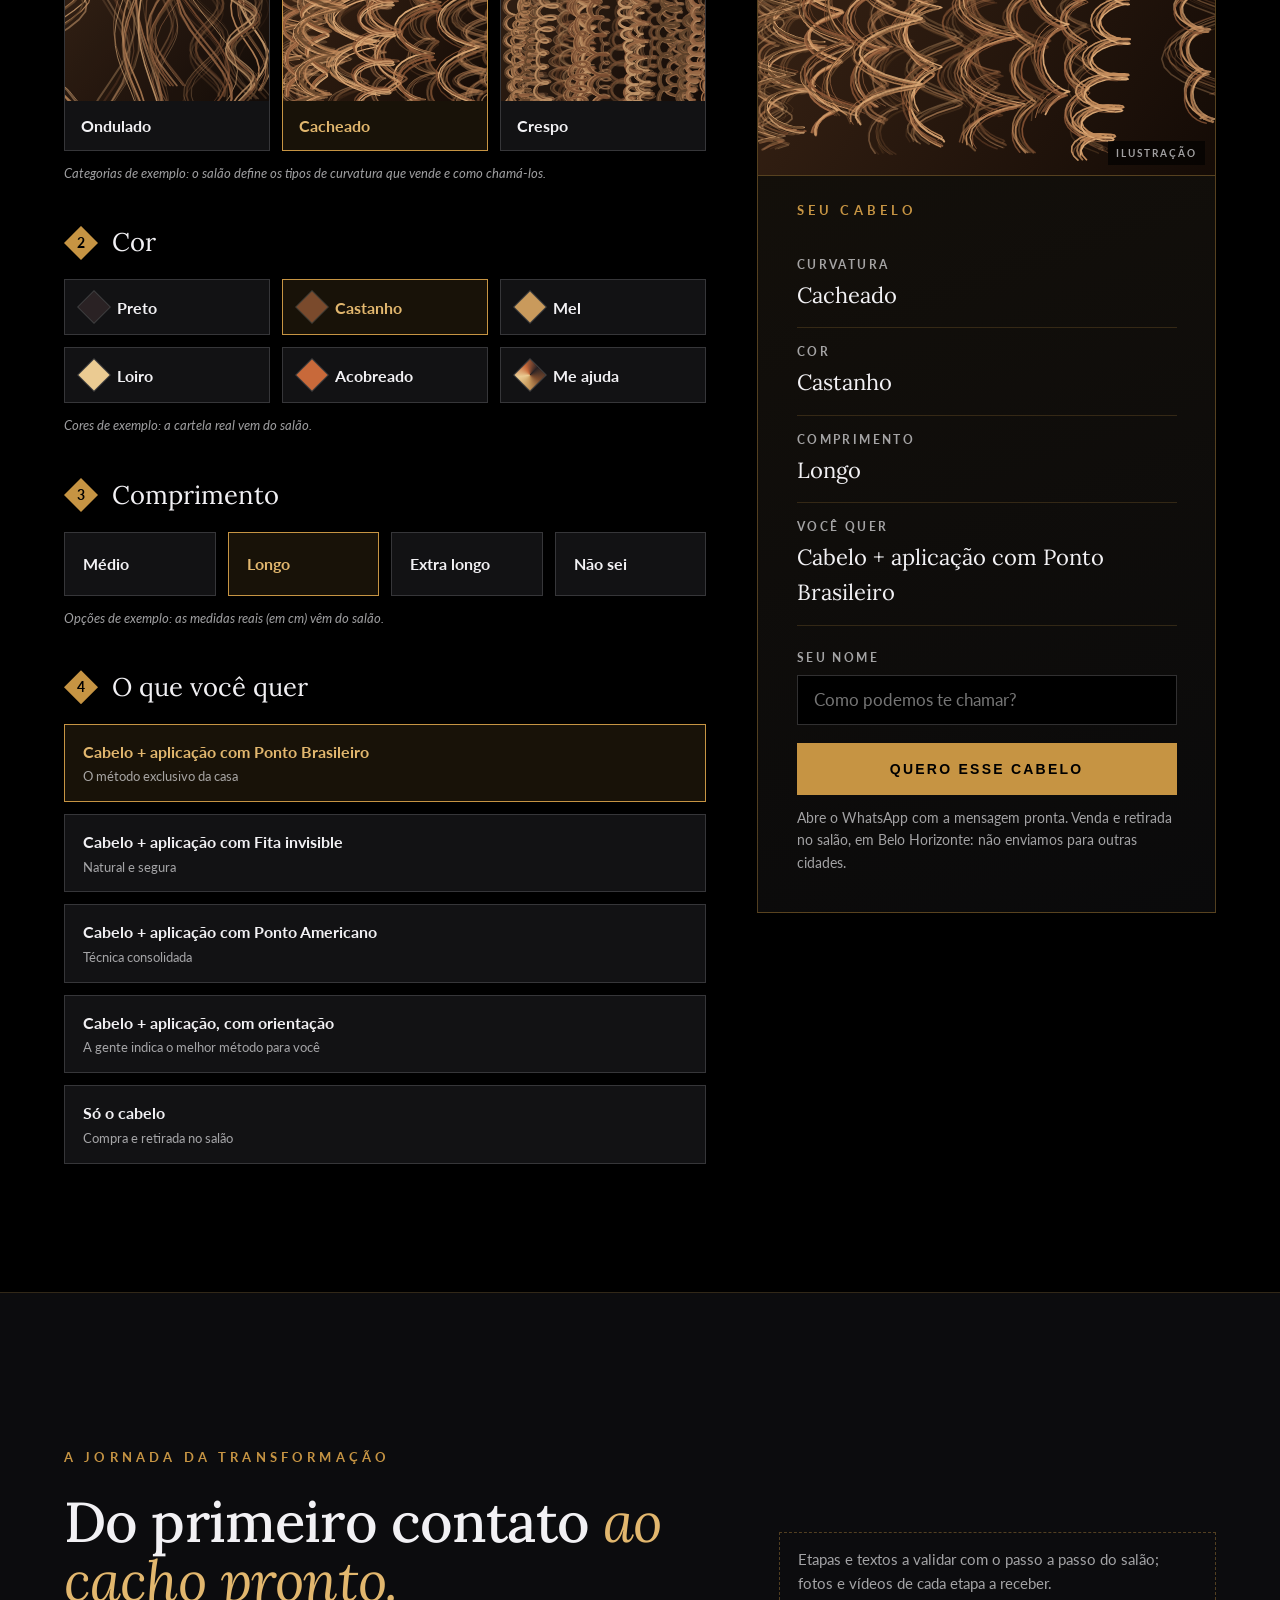
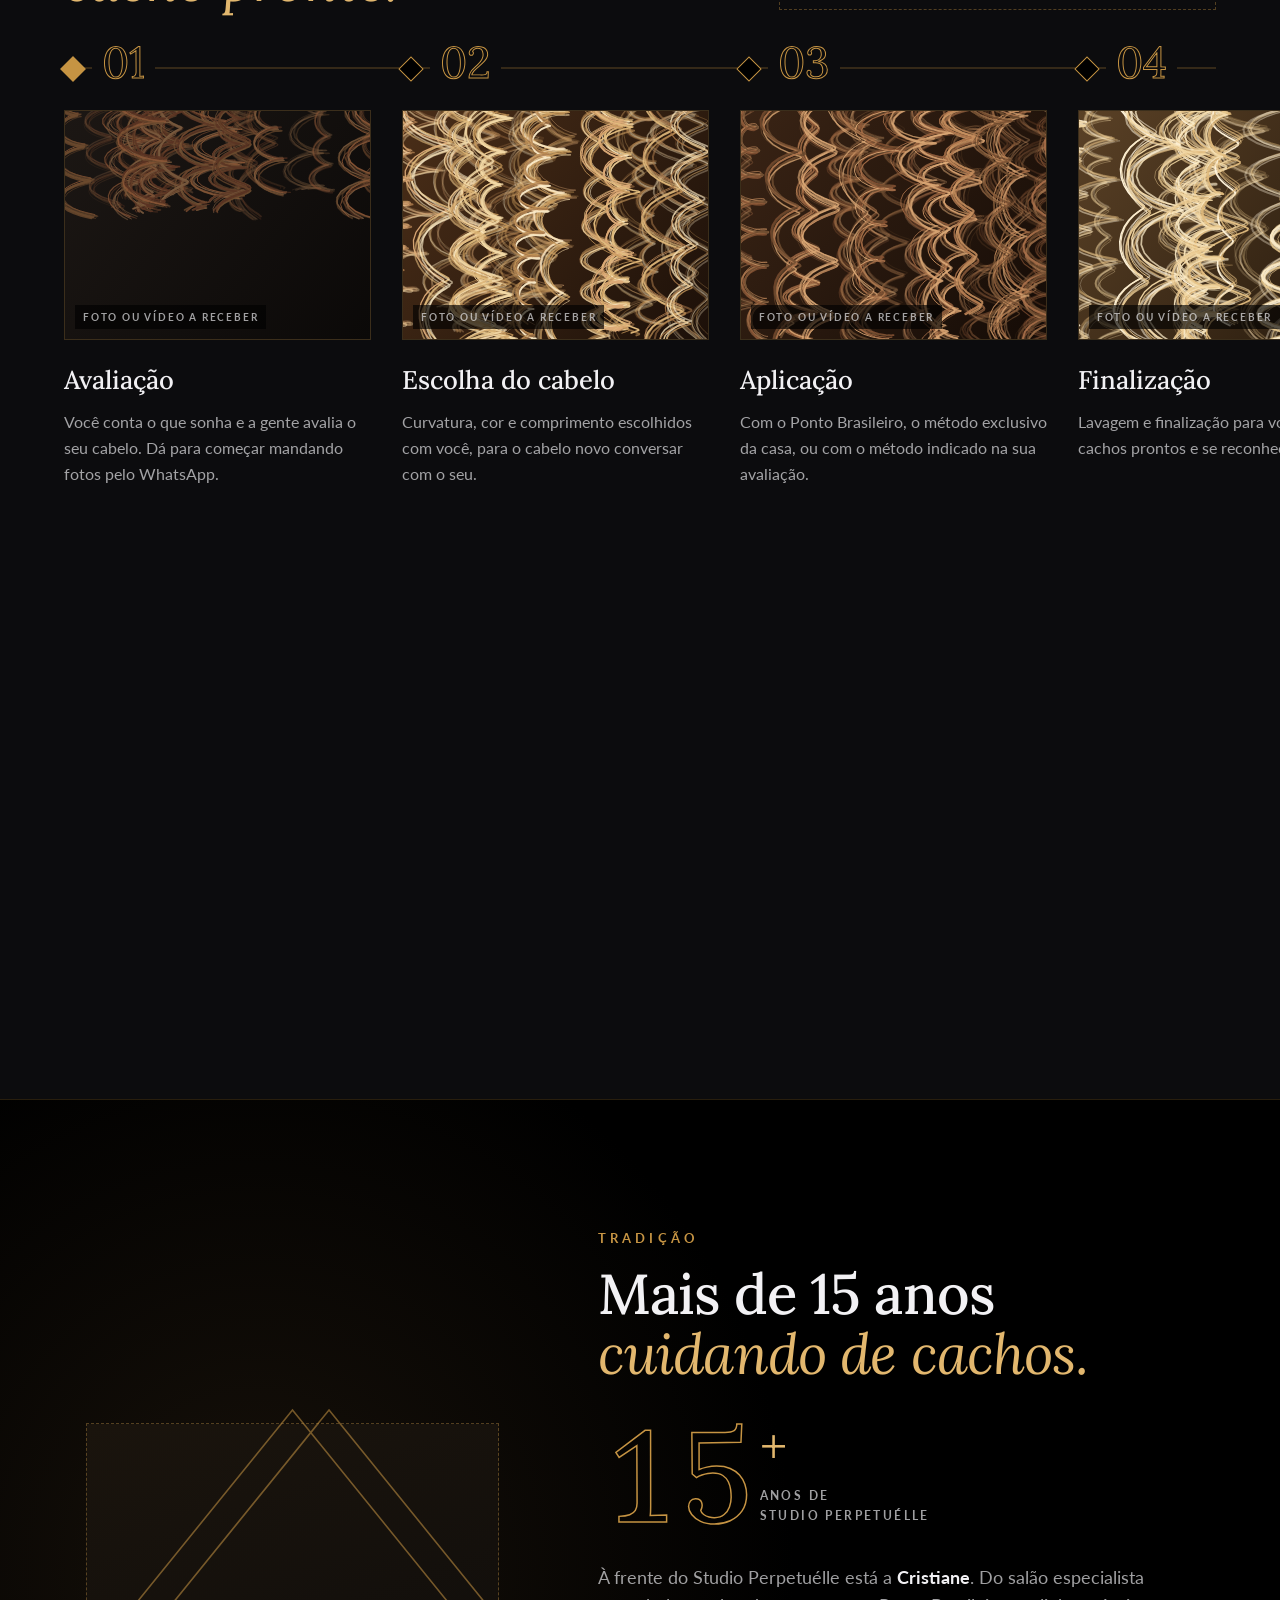
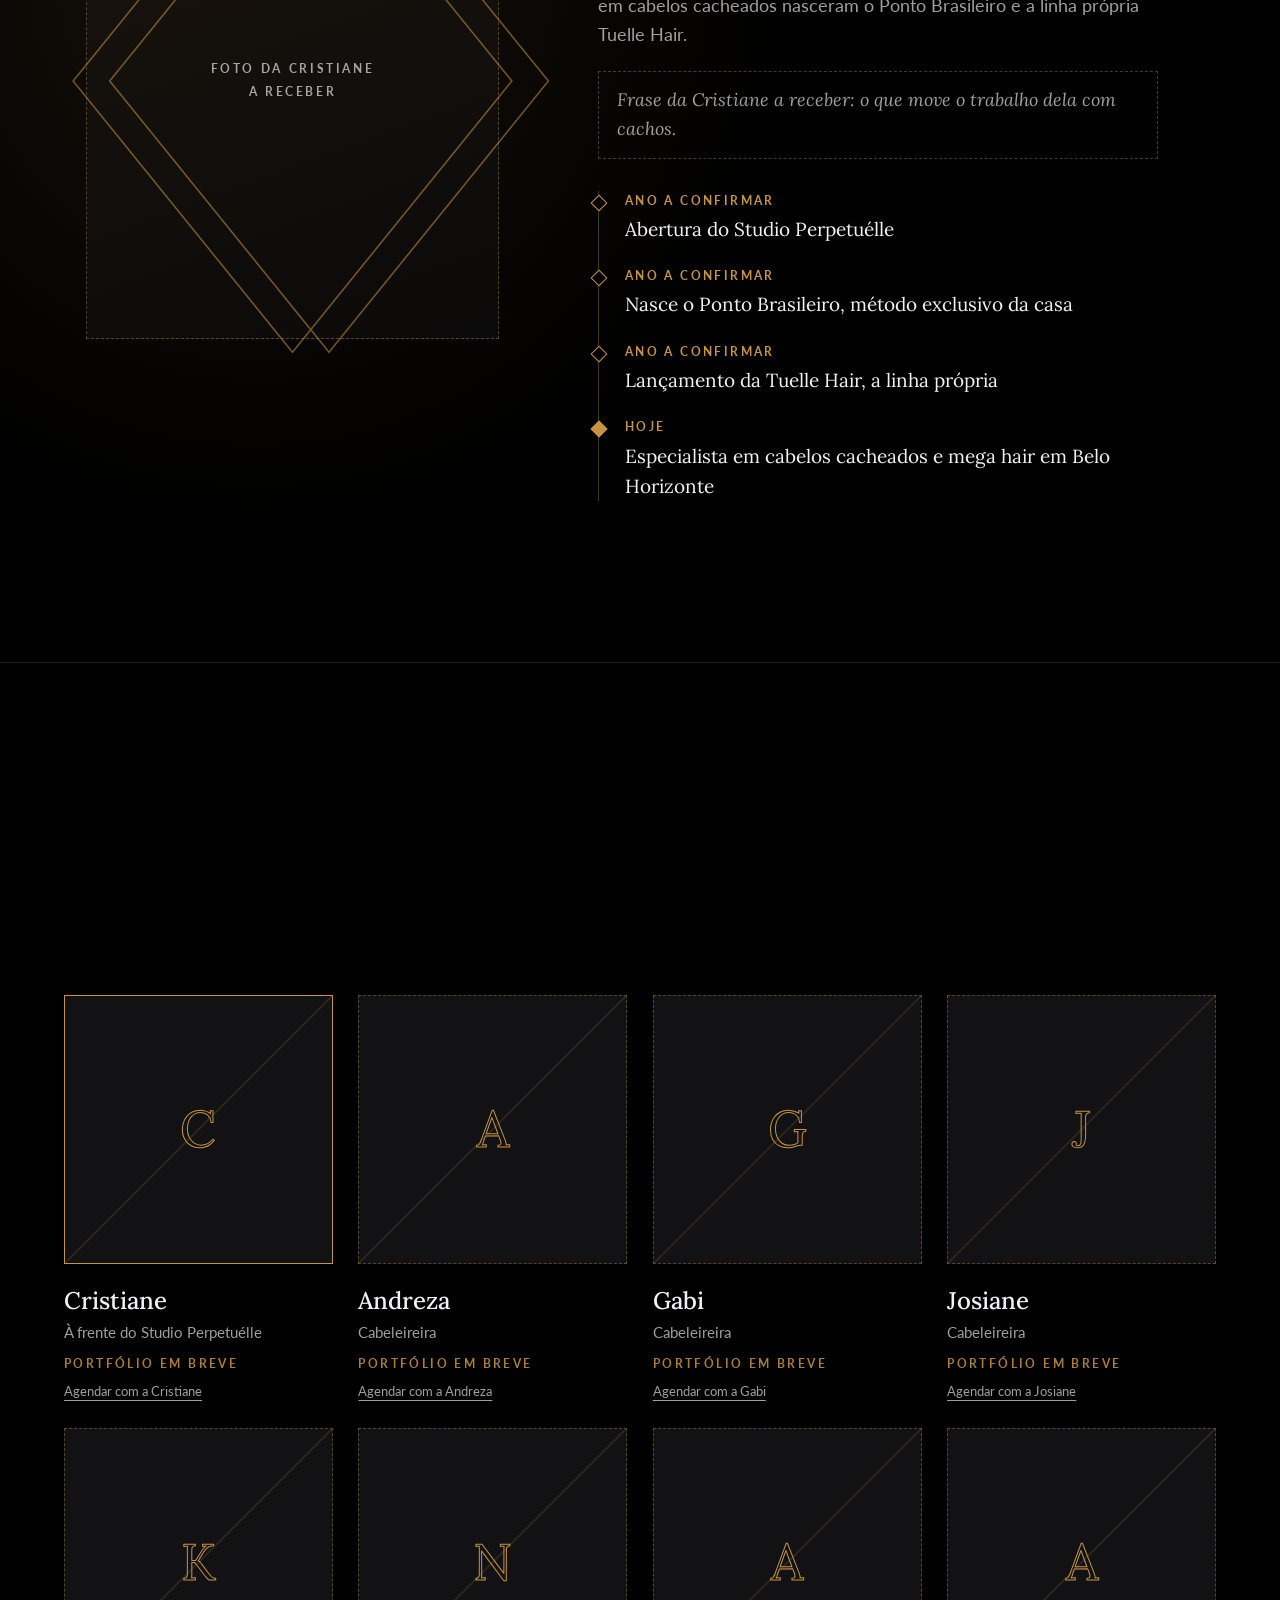
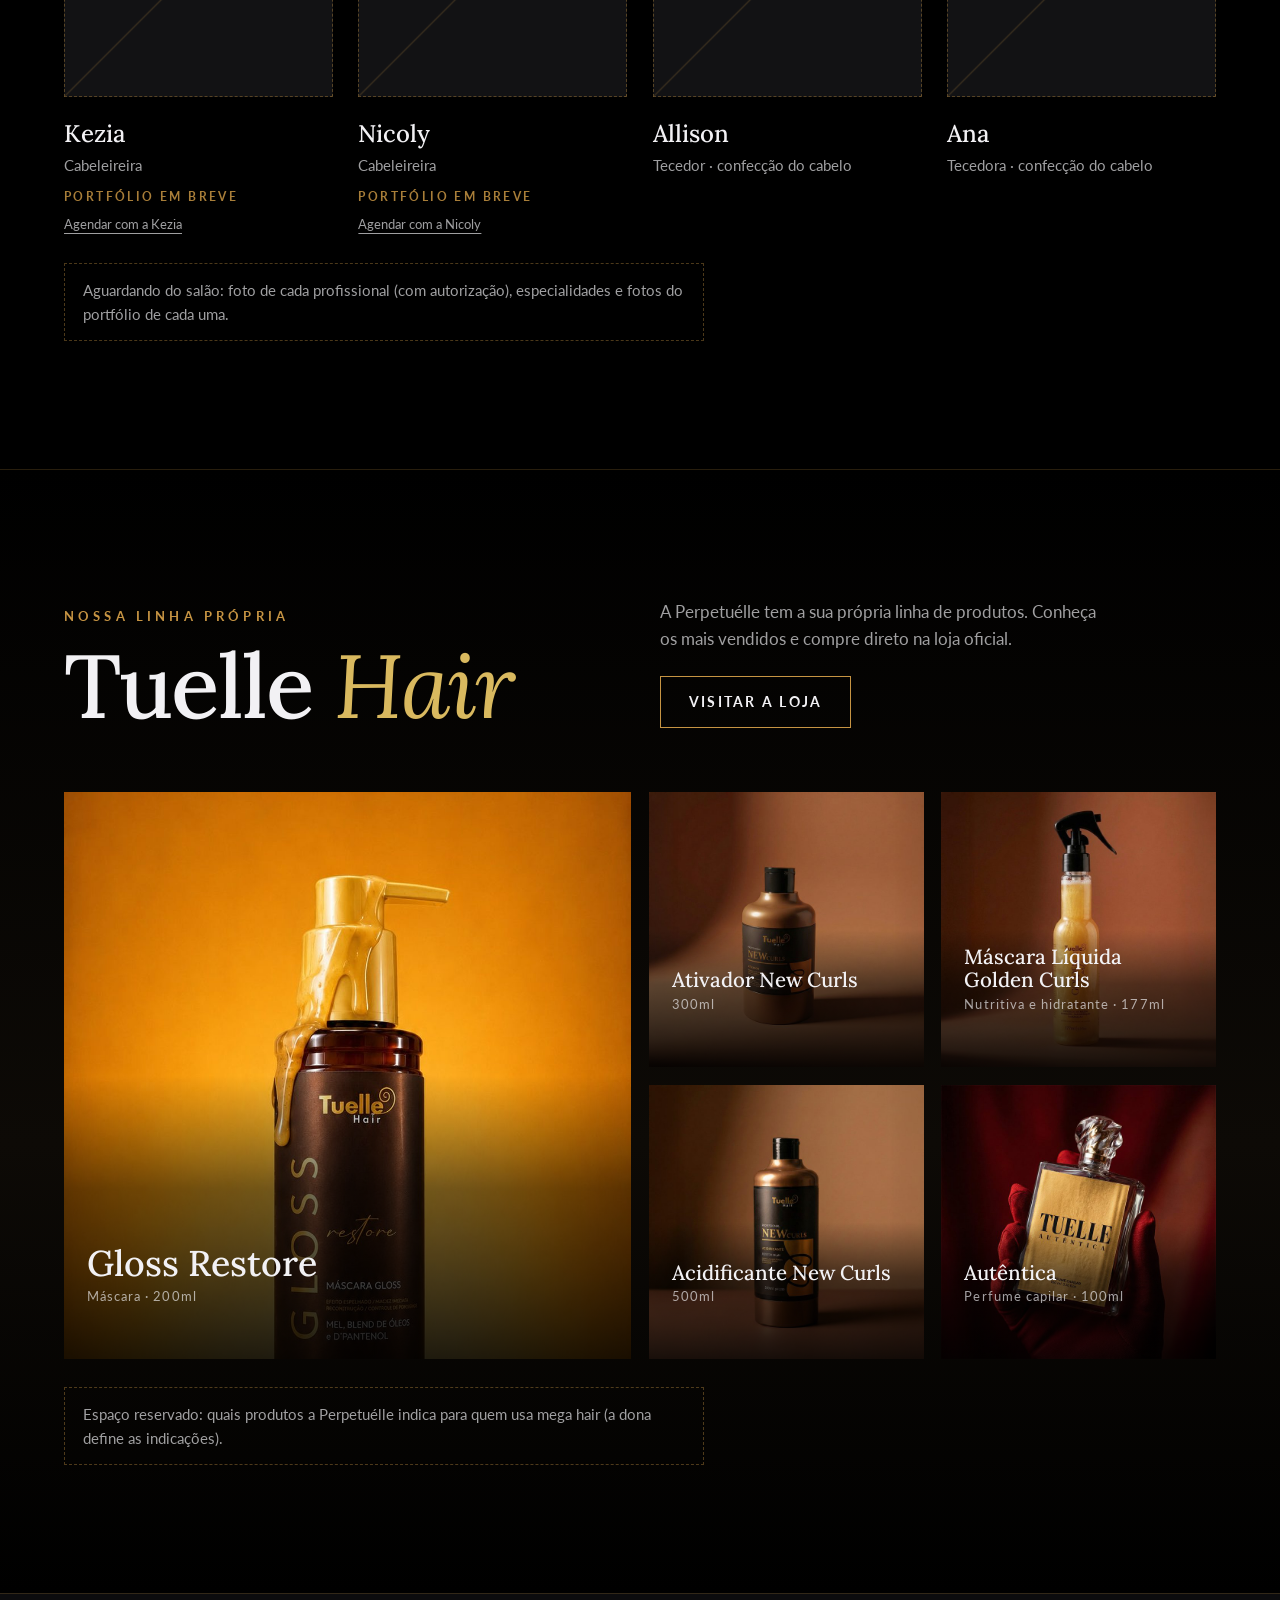
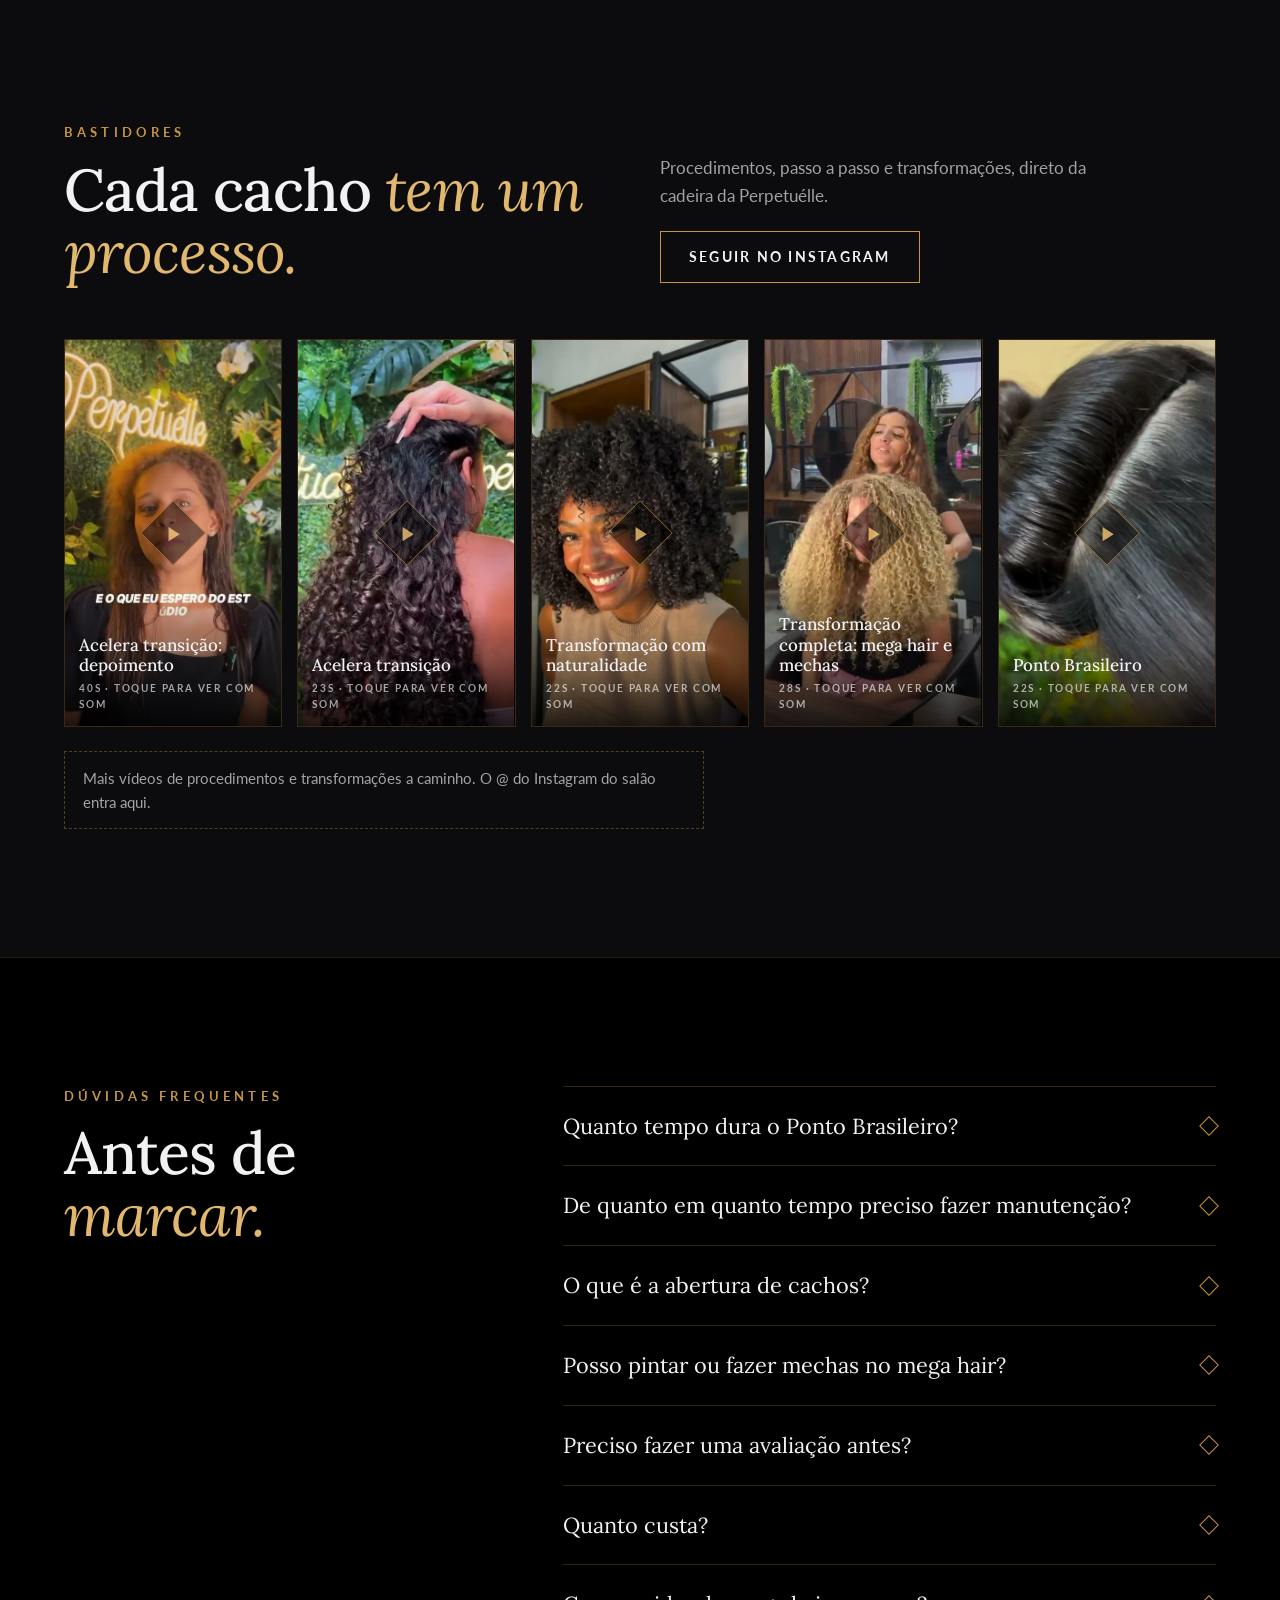
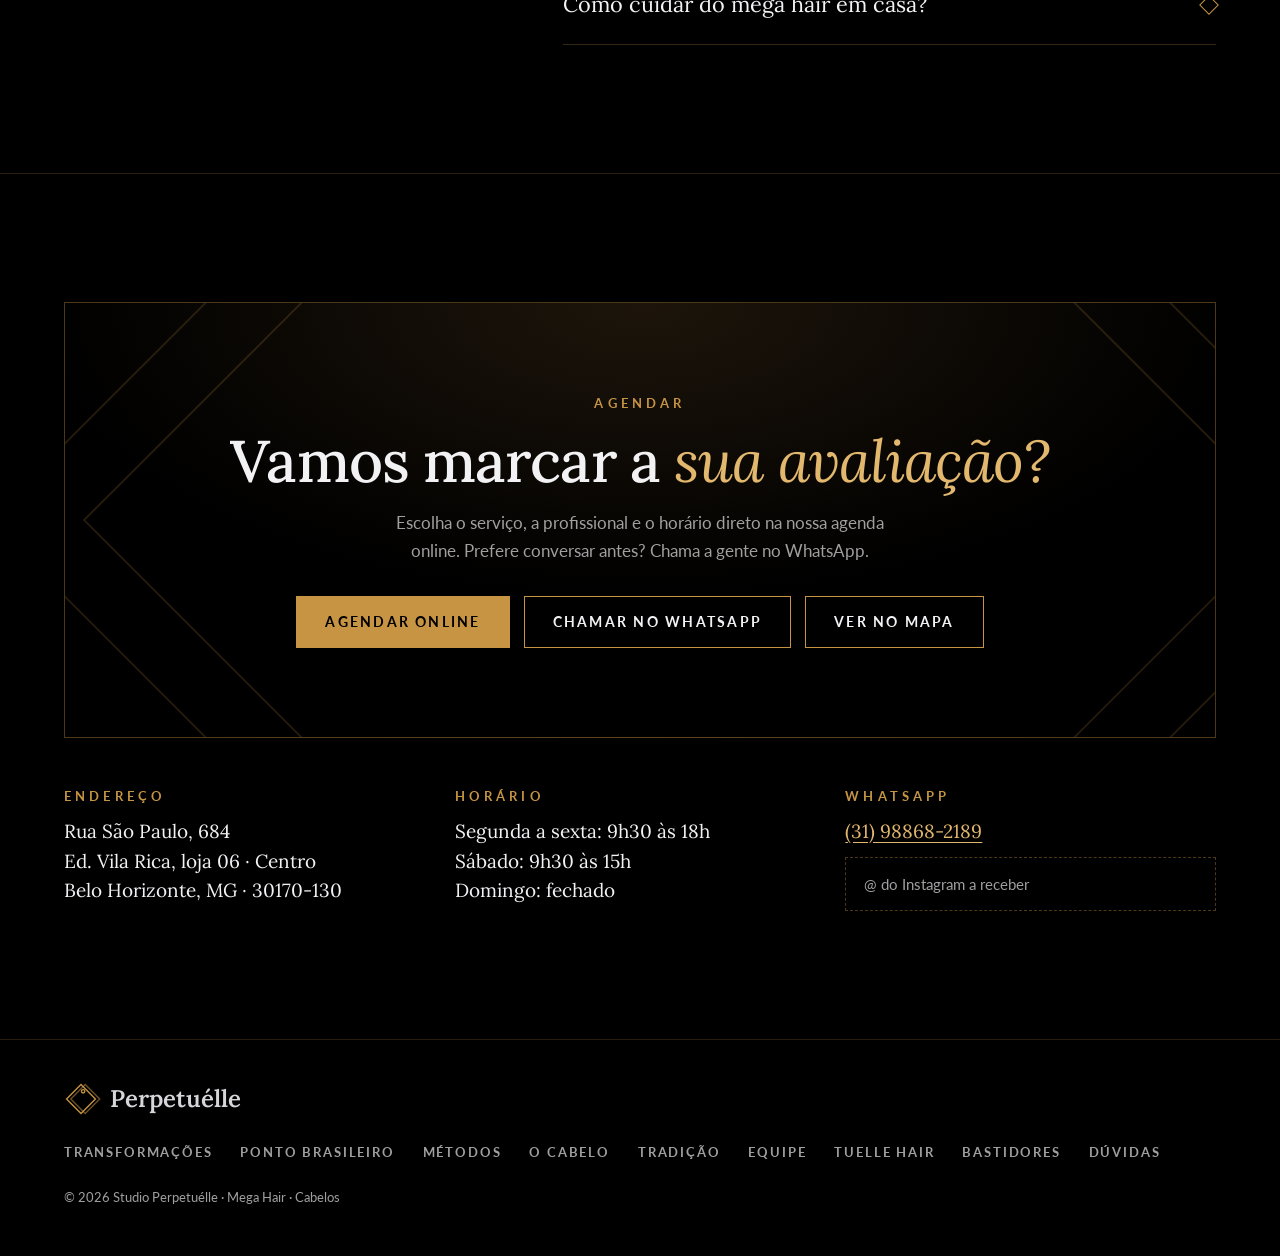
==== commit c9810c5f: "Prévia: bastidores com vídeos tocando Co-Authored-By: Claude Opus 5.5 <noreply@anthropic.com>" ====
--- a/index.html
+++ b/index.html
@@ -461,6 +461,12 @@
   </div>
 </dialog>
 
+<dialog class="vmodal" id="vmodal" aria-labelledby="vmodal-titulo">
+  <div class="vmodal__topo"><h2 id="vmodal-titulo"></h2><button type="button" class="pf__fechar" id="vmodal-fechar" aria-label="Fechar vídeo">×</button></div>
+  <video class="vmodal__video" id="vmodal-video" controls playsinline></video>
+  <a class="btn btn--cobre vmodal__cta" id="vmodal-cta" href="#" target="_blank" rel="noopener">Quero esse resultado</a>
+</dialog>
+
 <script src="assets/js/portfolio-dados.js"></script>
 <script src="assets/js/videos-dados.js"></script>
 <script src="assets/js/main.js"></script>
--- a/assets/css/style.css
+++ b/assets/css/style.css
@@ -381,8 +381,14 @@
   opacity:calc(var(--pc,0));transform:scale(calc(.9 + var(--pc,0) * .1));transition:opacity .3s}
 .reel__video{width:100%;height:100%;object-fit:cover;display:block;background:#000}
 .reel--real{cursor:pointer}
-.reel--real.tocando .reel__play,.reel--real.tocando figcaption{opacity:0;pointer-events:none}
-.reel--real .reel__play,.reel--real figcaption{transition:opacity .3s}
+.reel--real .reel__play{opacity:.85;transform:rotate(45deg) scale(.8);transition:opacity .3s,transform .3s}
+.reel--real:hover .reel__play{opacity:1;transform:rotate(45deg) scale(1)}
+.vmodal{width:min(460px,calc(100% - 32px));max-height:calc(100dvh - 32px);margin:auto;padding:16px;border:1.5px solid var(--cobre-linha);background:#050505;color:var(--branco)}
+.vmodal::backdrop{background:rgba(0,0,0,.85);backdrop-filter:blur(4px)}
+.vmodal__topo{display:flex;align-items:center;justify-content:space-between;gap:12px;margin-bottom:12px}
+.vmodal__topo h2{font-family:var(--serif);font-weight:500;font-size:20px;line-height:1.2}
+.vmodal__video{display:block;width:100%;max-height:calc(100dvh - 190px);aspect-ratio:9/16;object-fit:contain;background:#000}
+.vmodal__cta{margin-top:12px;width:100%}
 .reel--real:focus-visible{outline:2px solid var(--cobre);outline-offset:3px}
 .ad__legenda{position:absolute;left:0;right:0;bottom:0;padding:30px 16px 14px;text-align:center;font-size:12px;font-weight:700;letter-spacing:.2em;text-transform:uppercase;
   background:linear-gradient(transparent,rgba(0,0,0,.75));pointer-events:none}
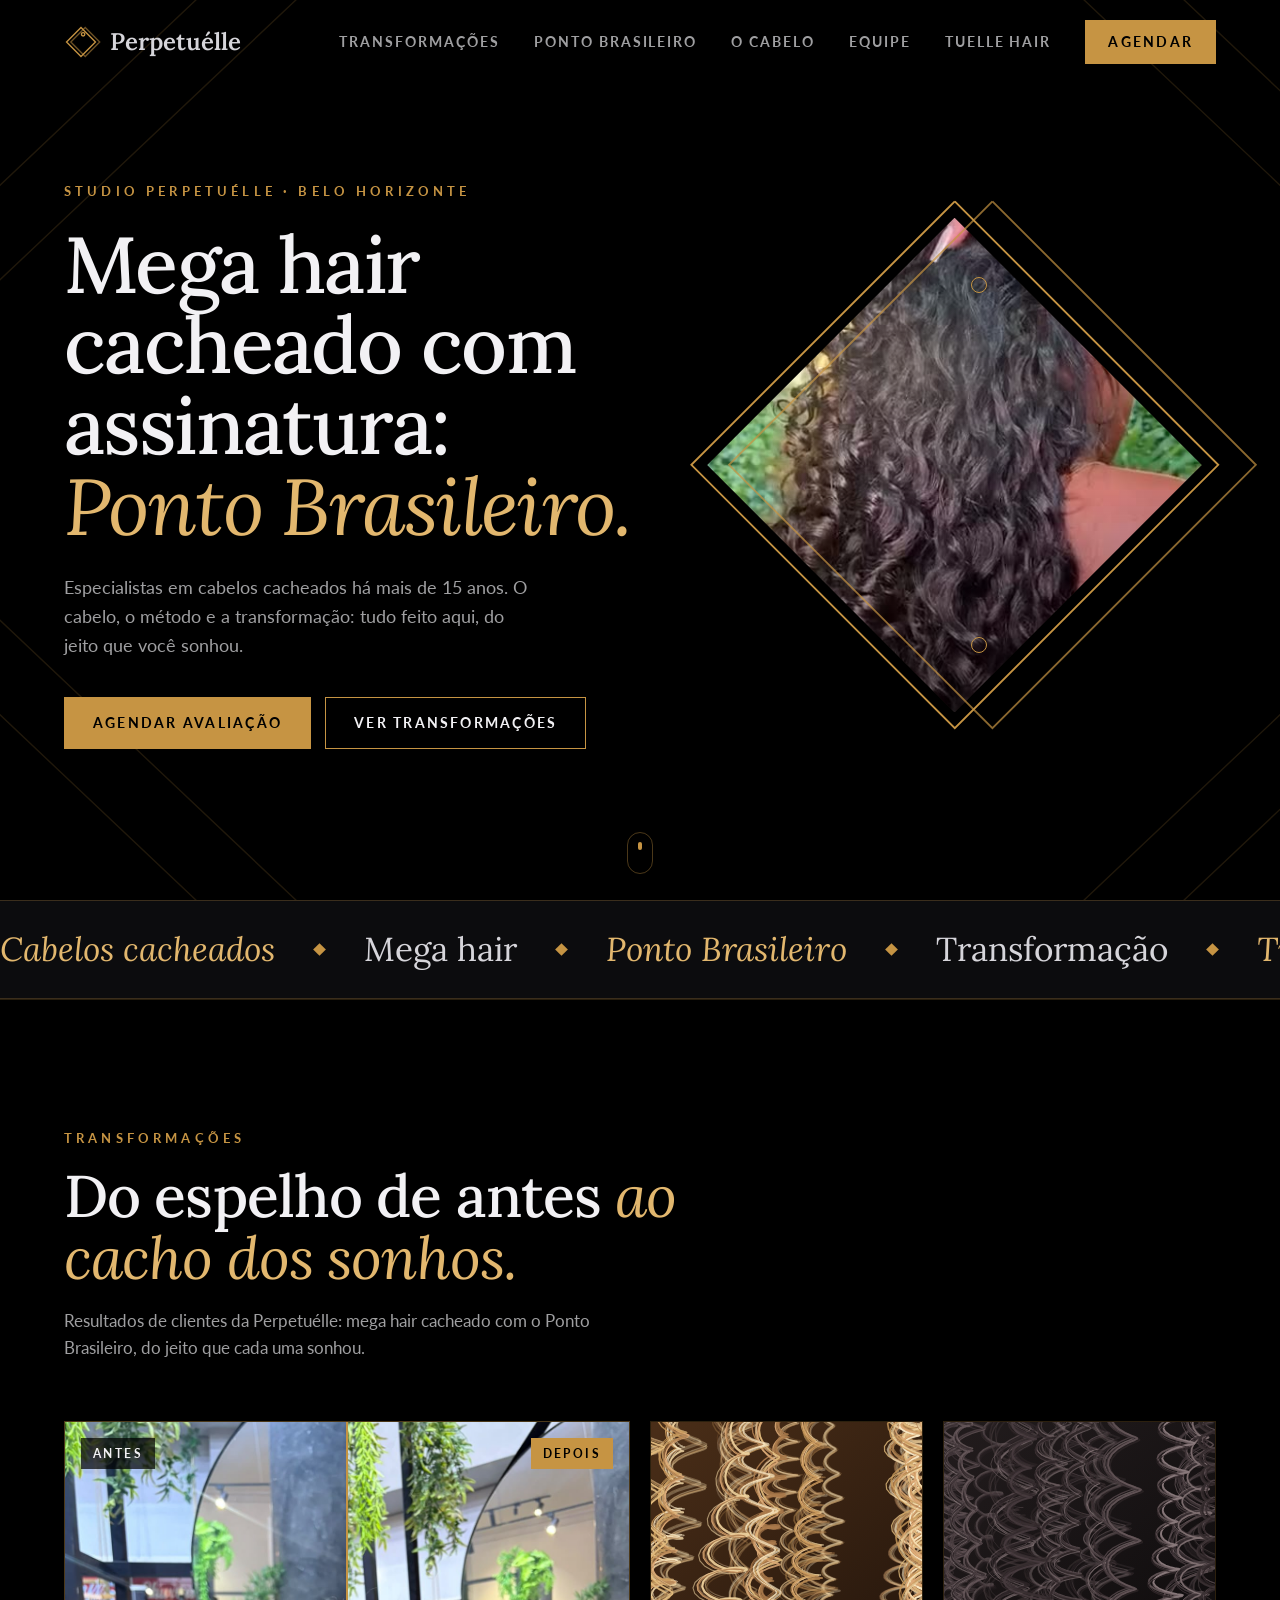
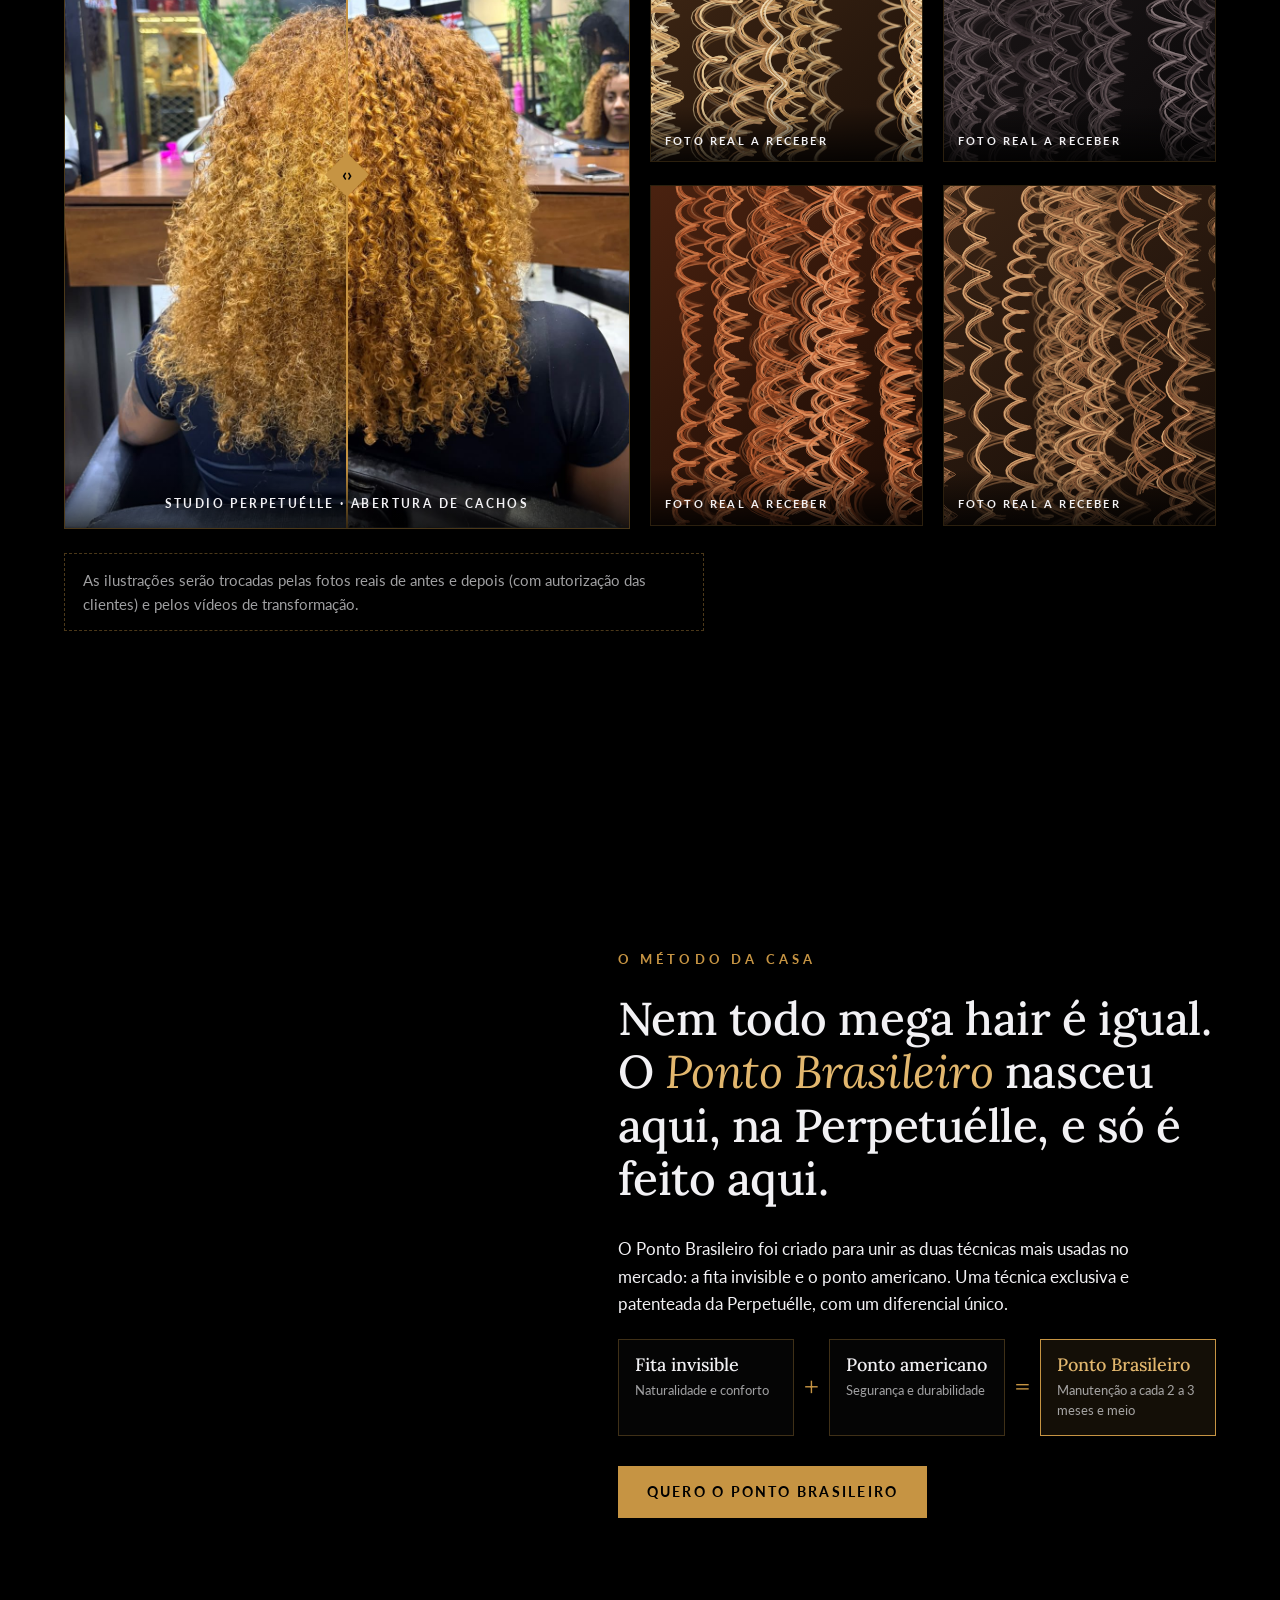
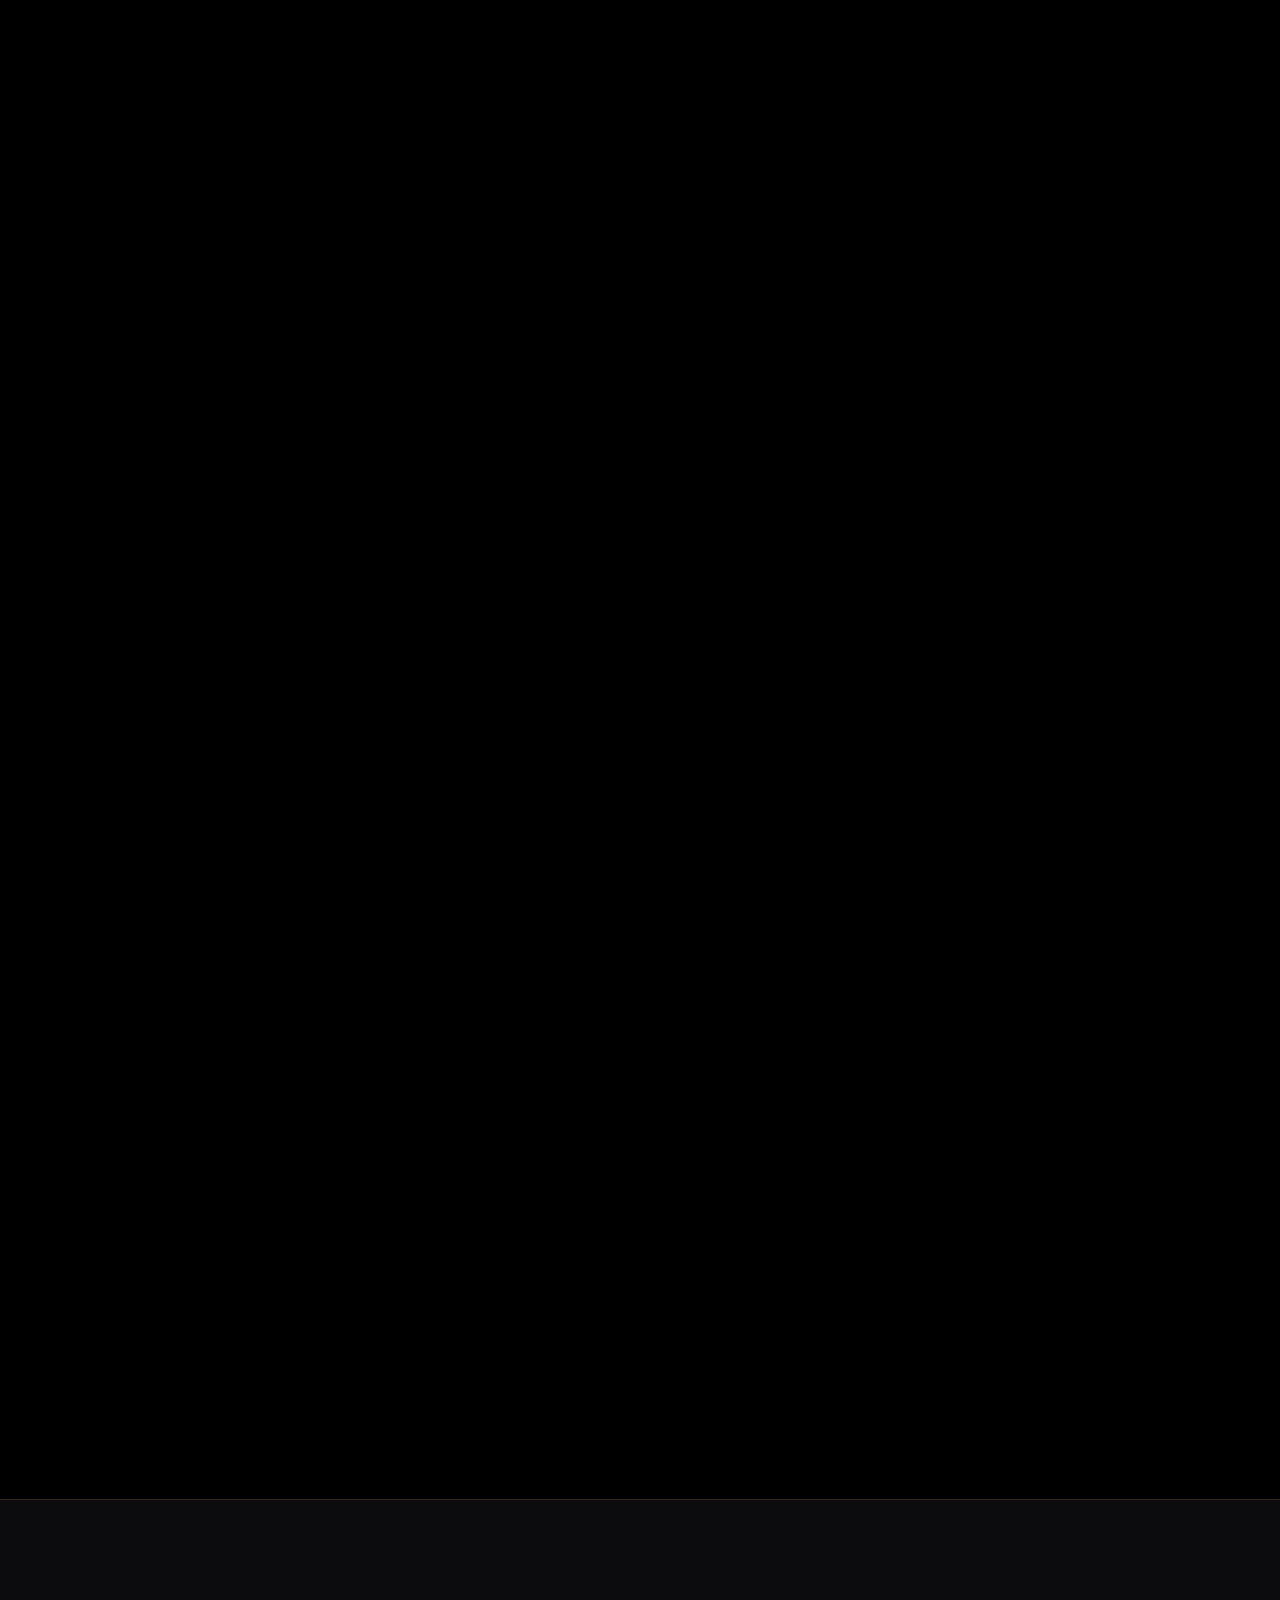
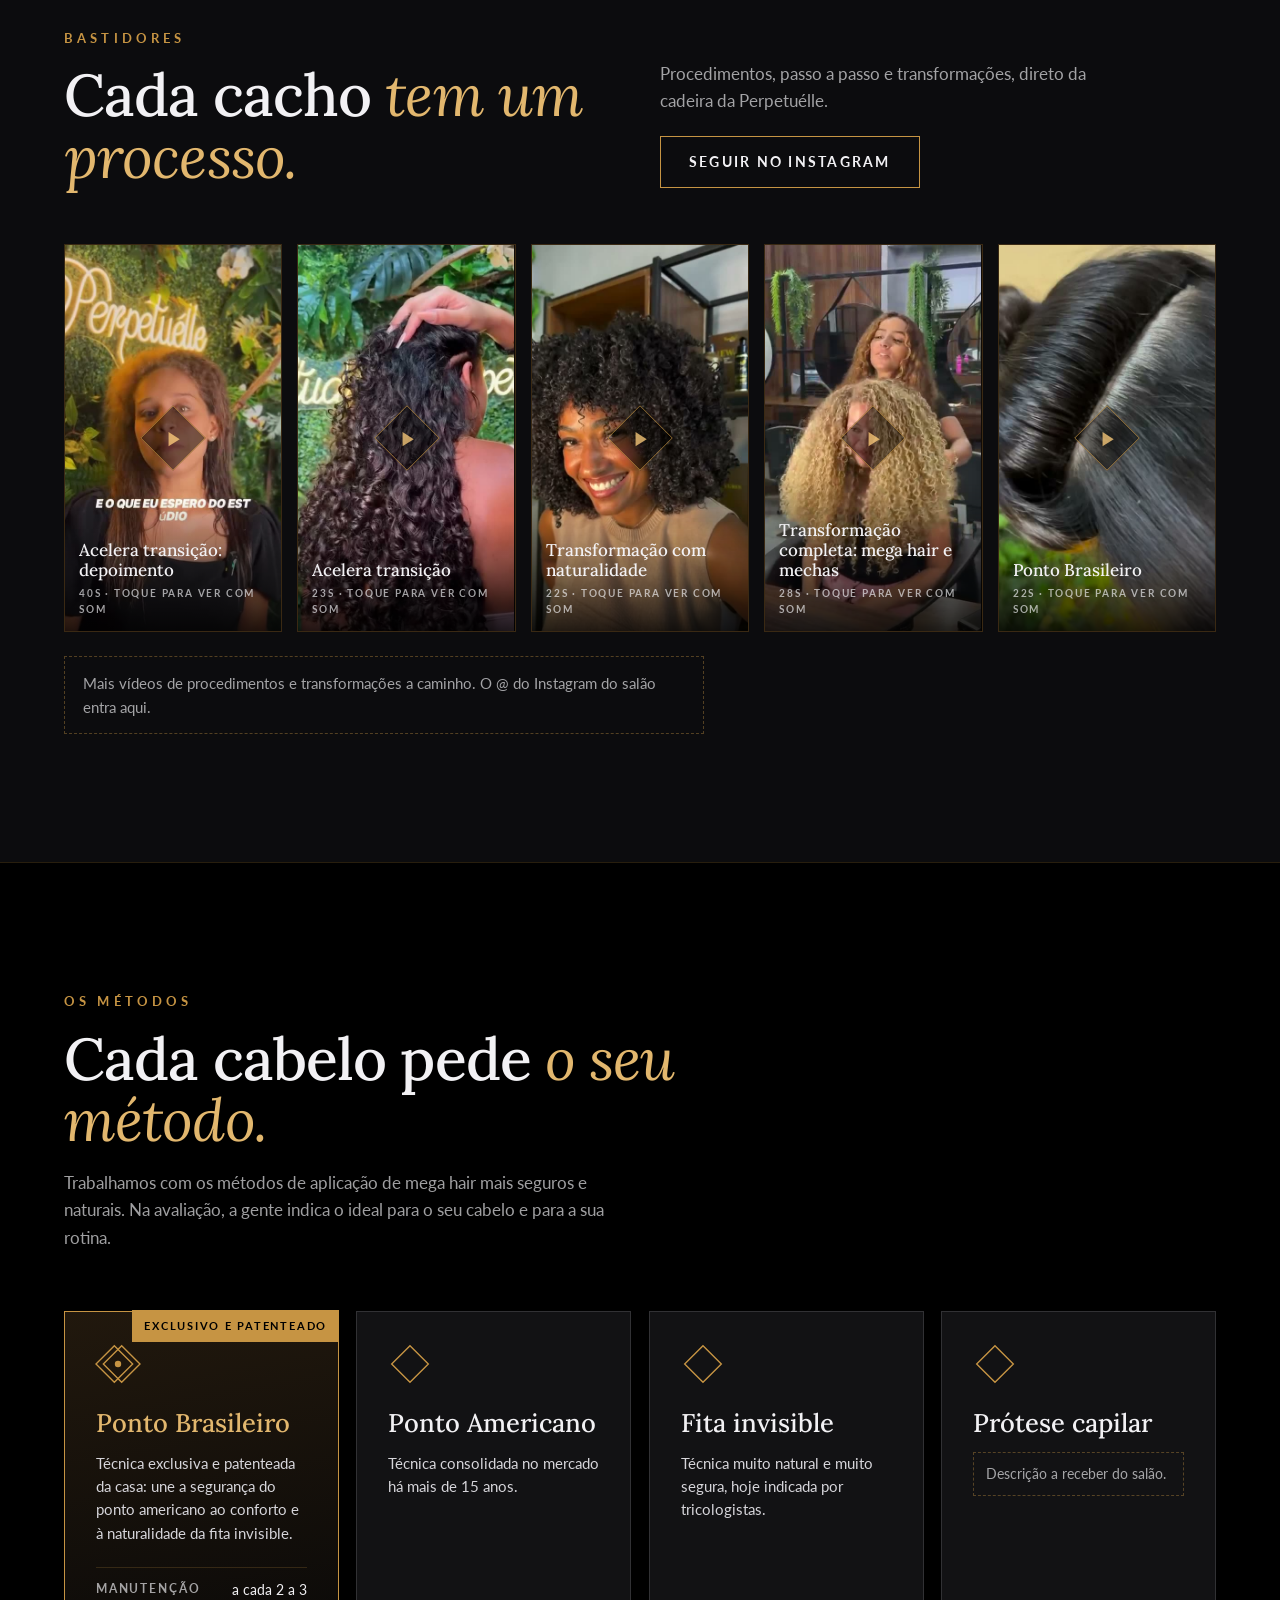
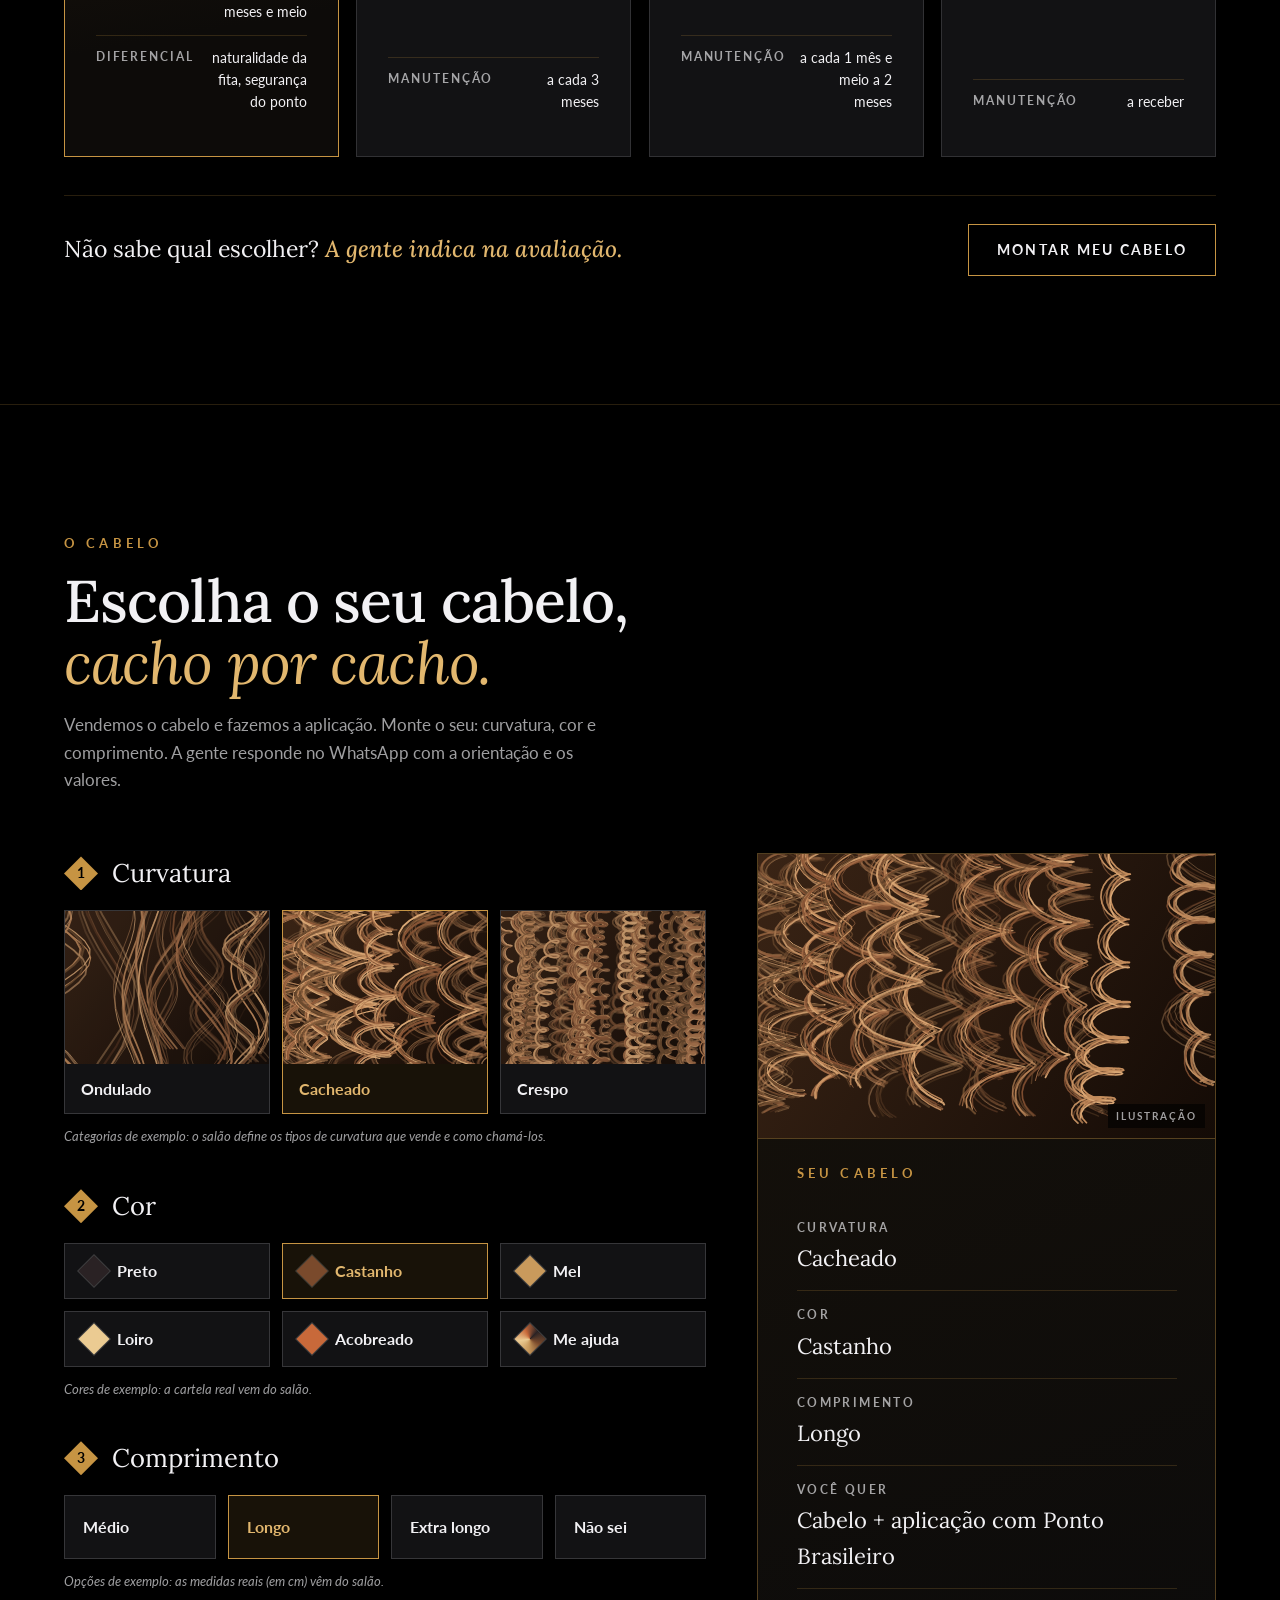
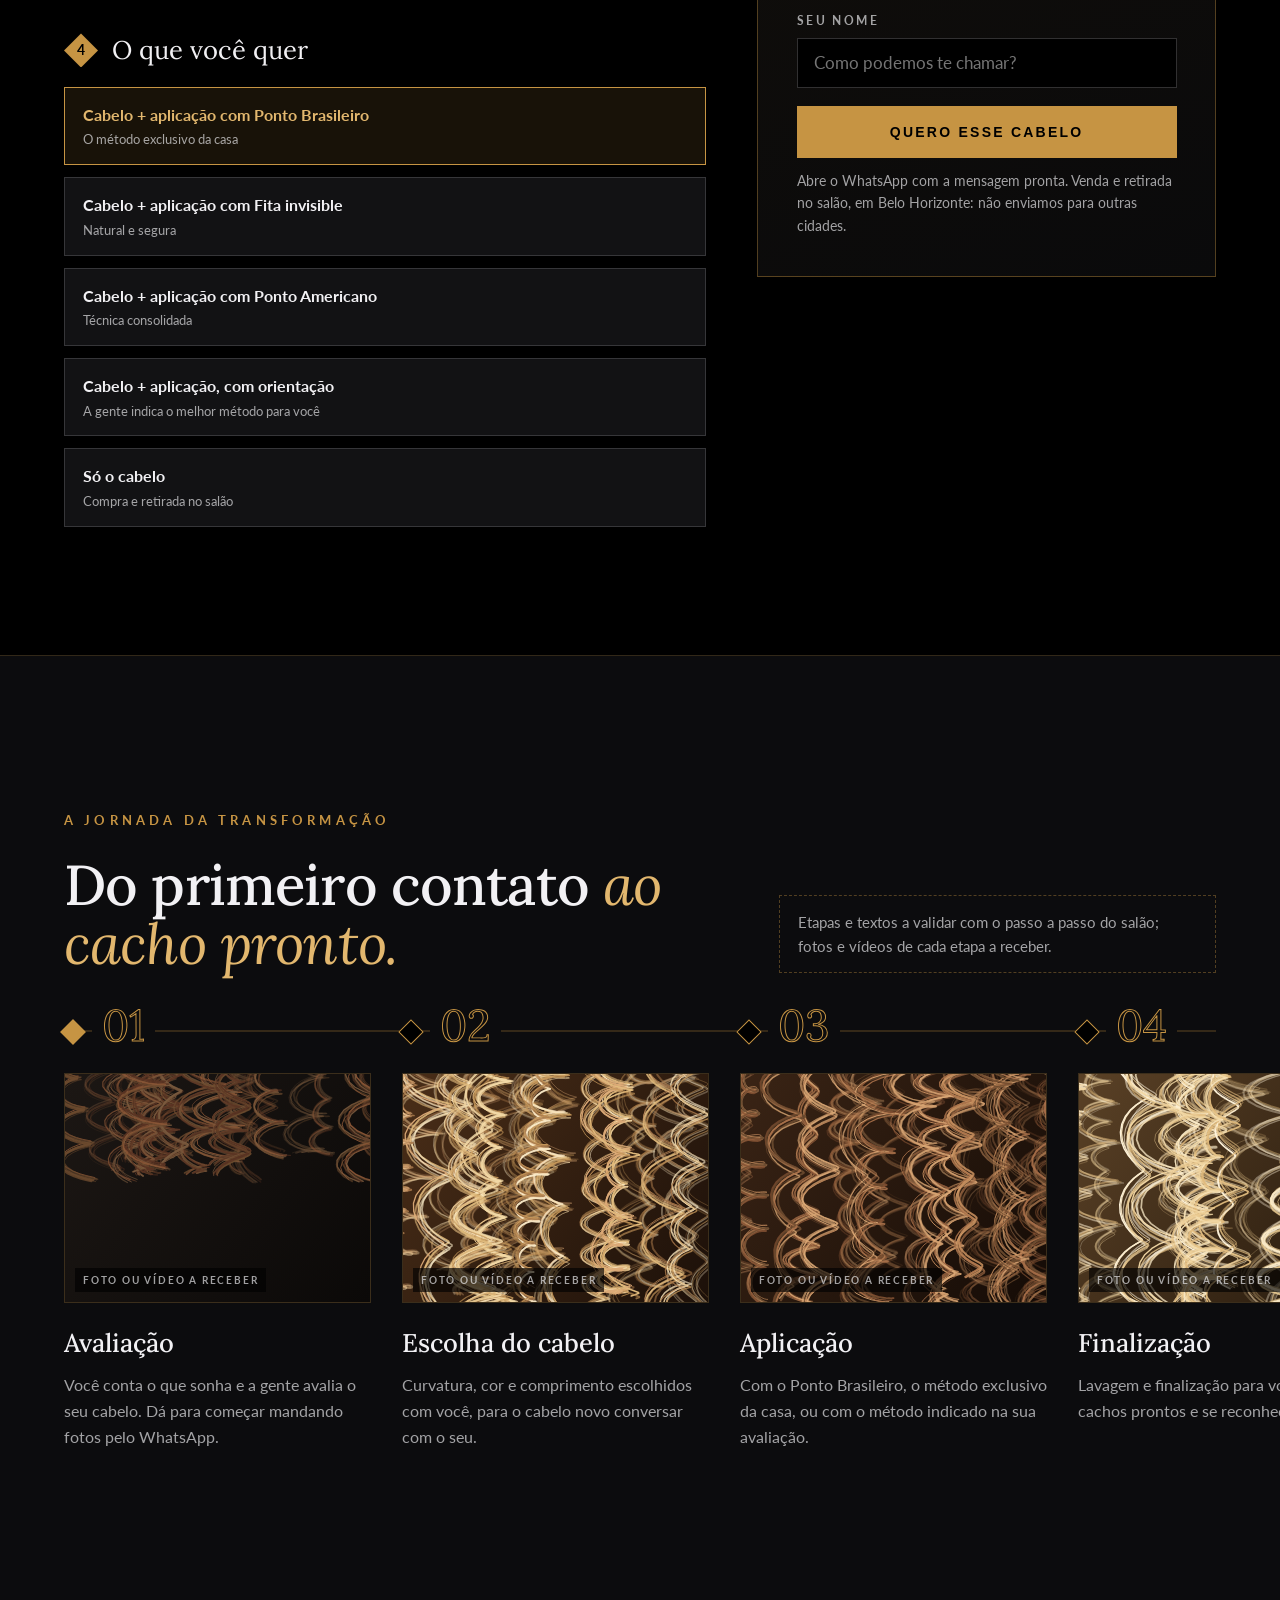
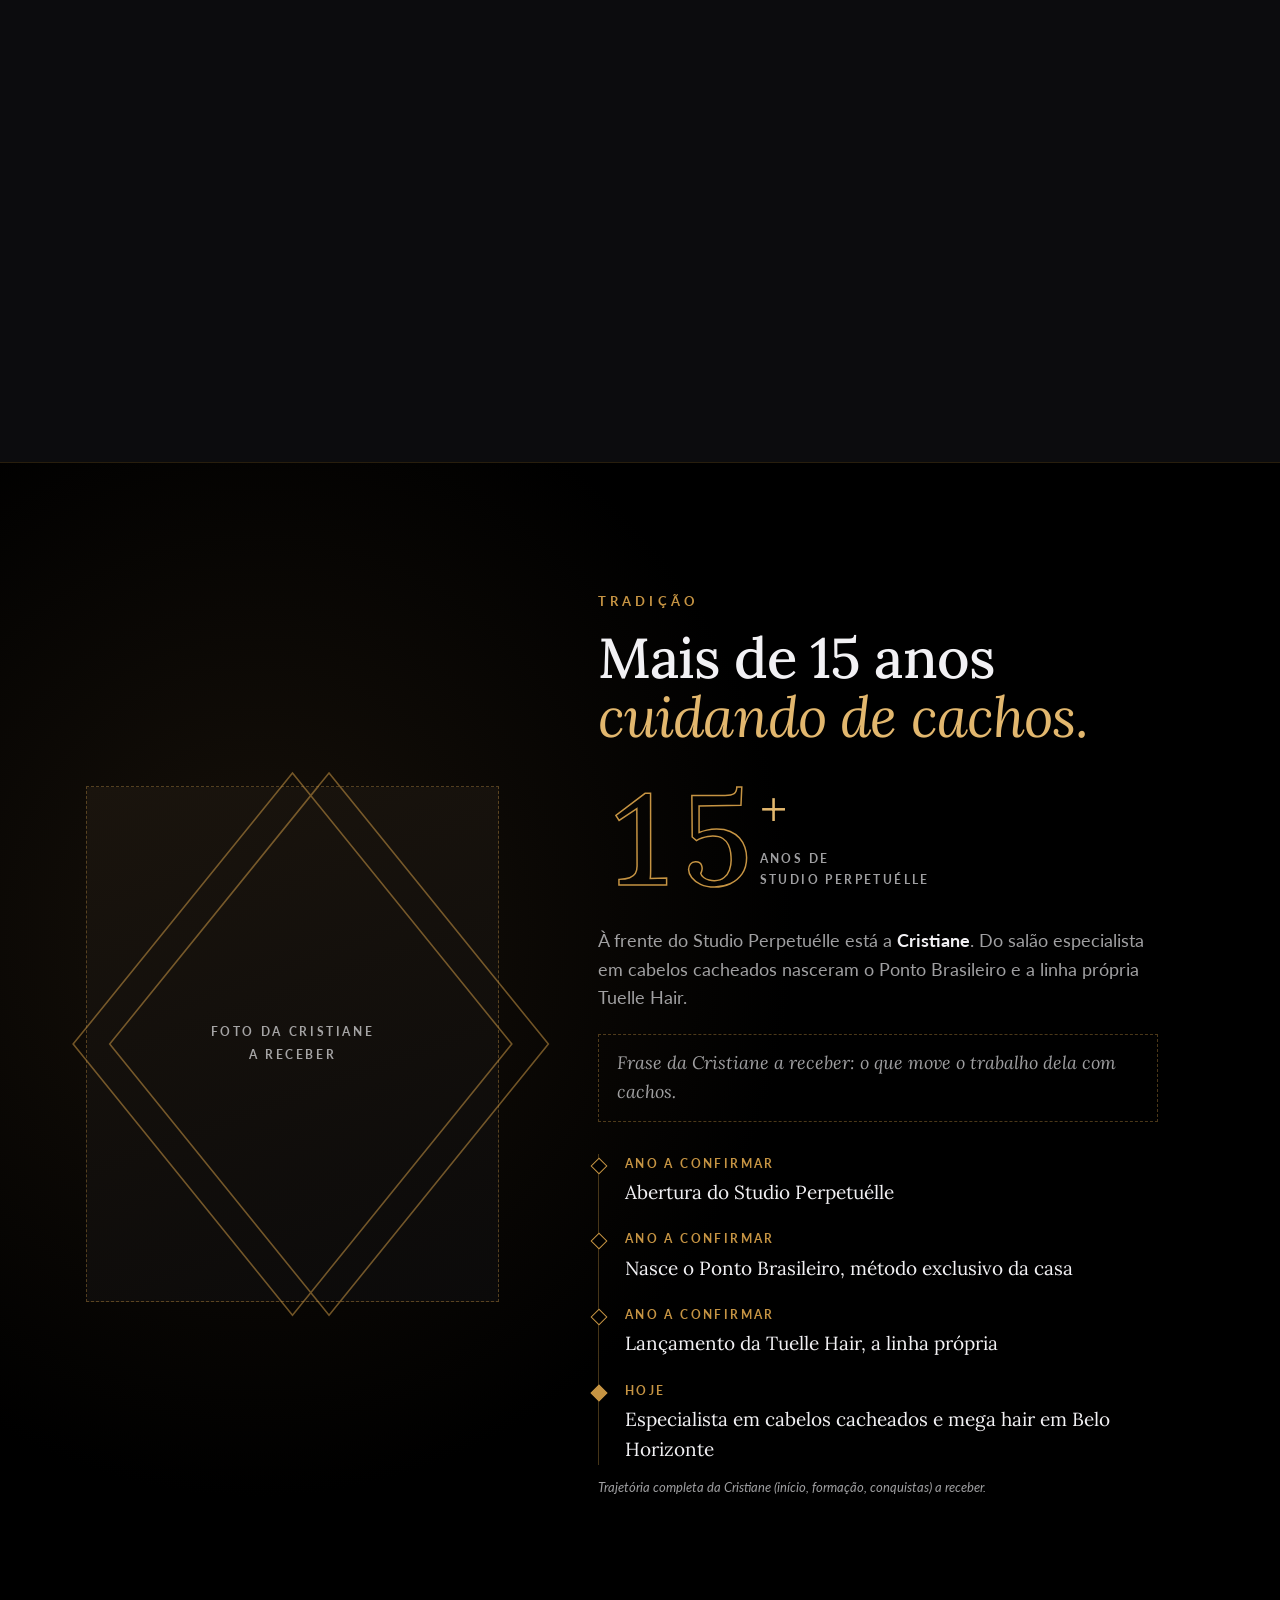
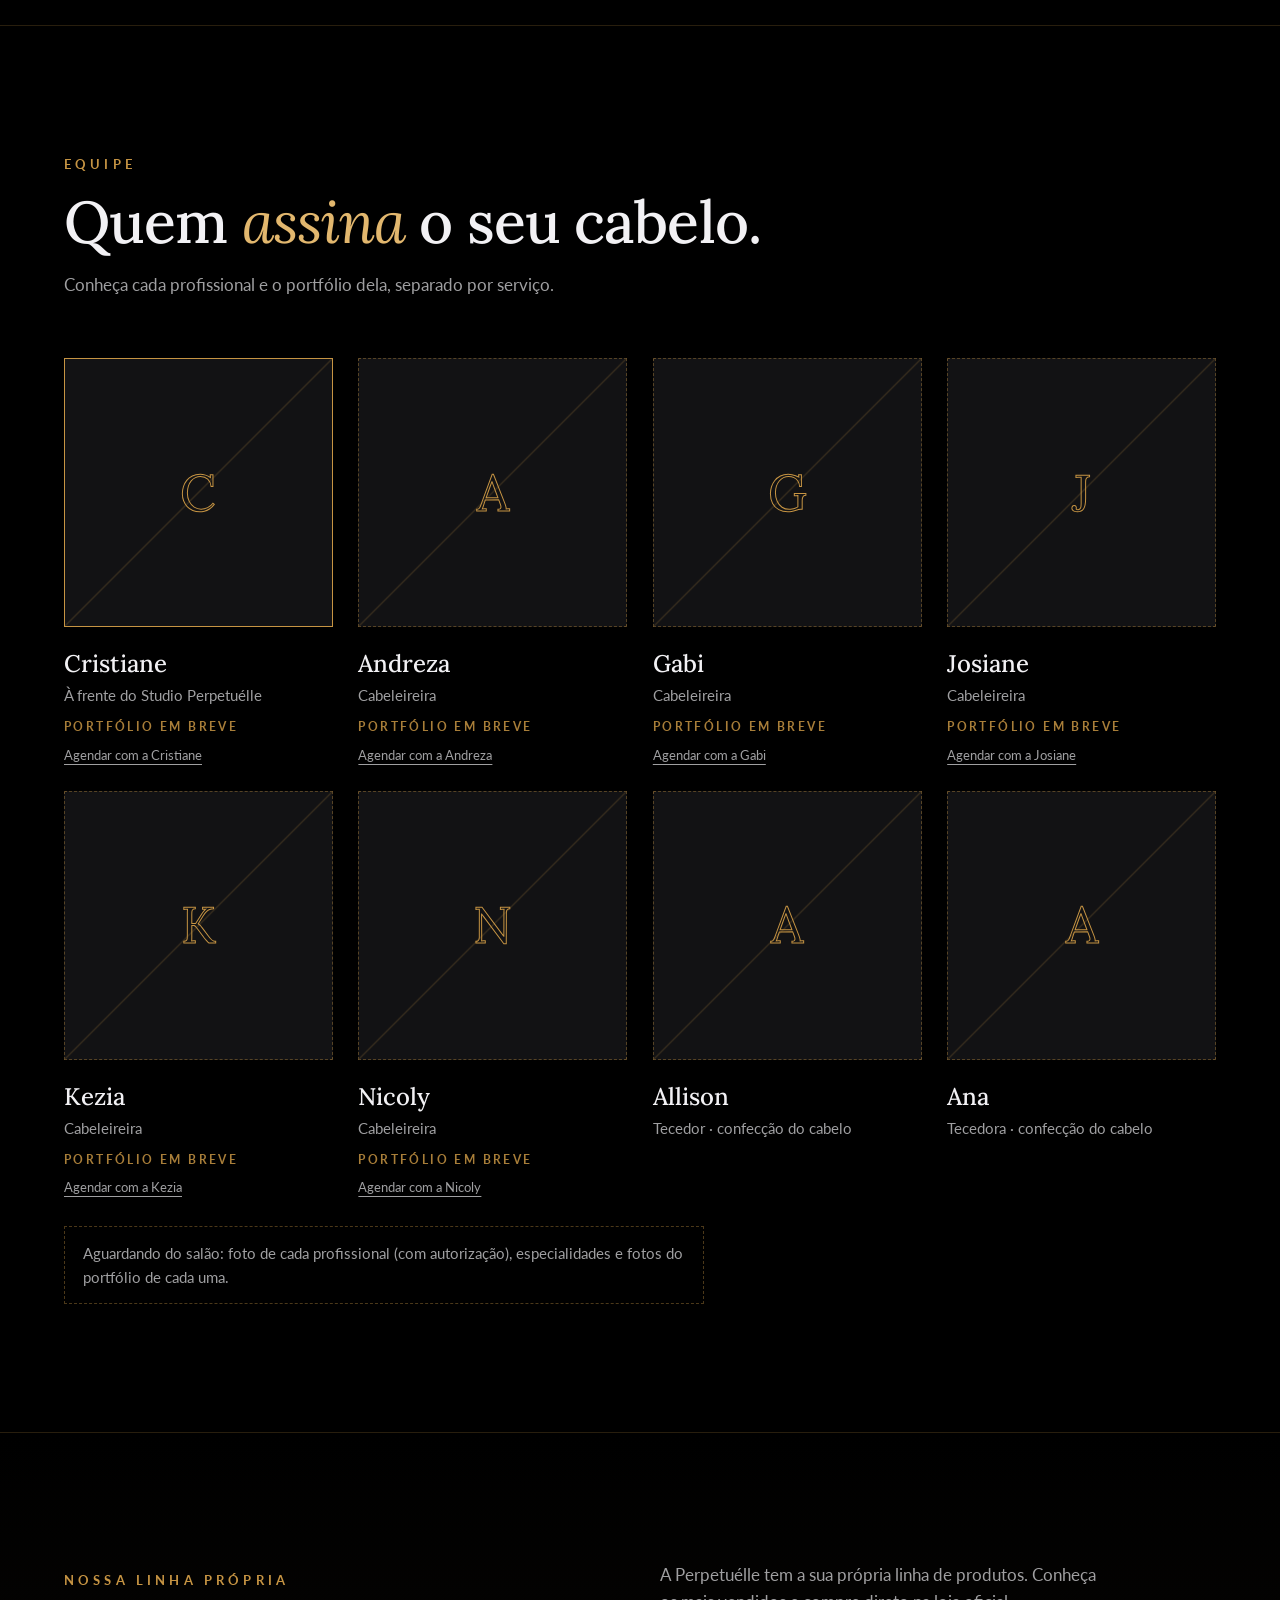
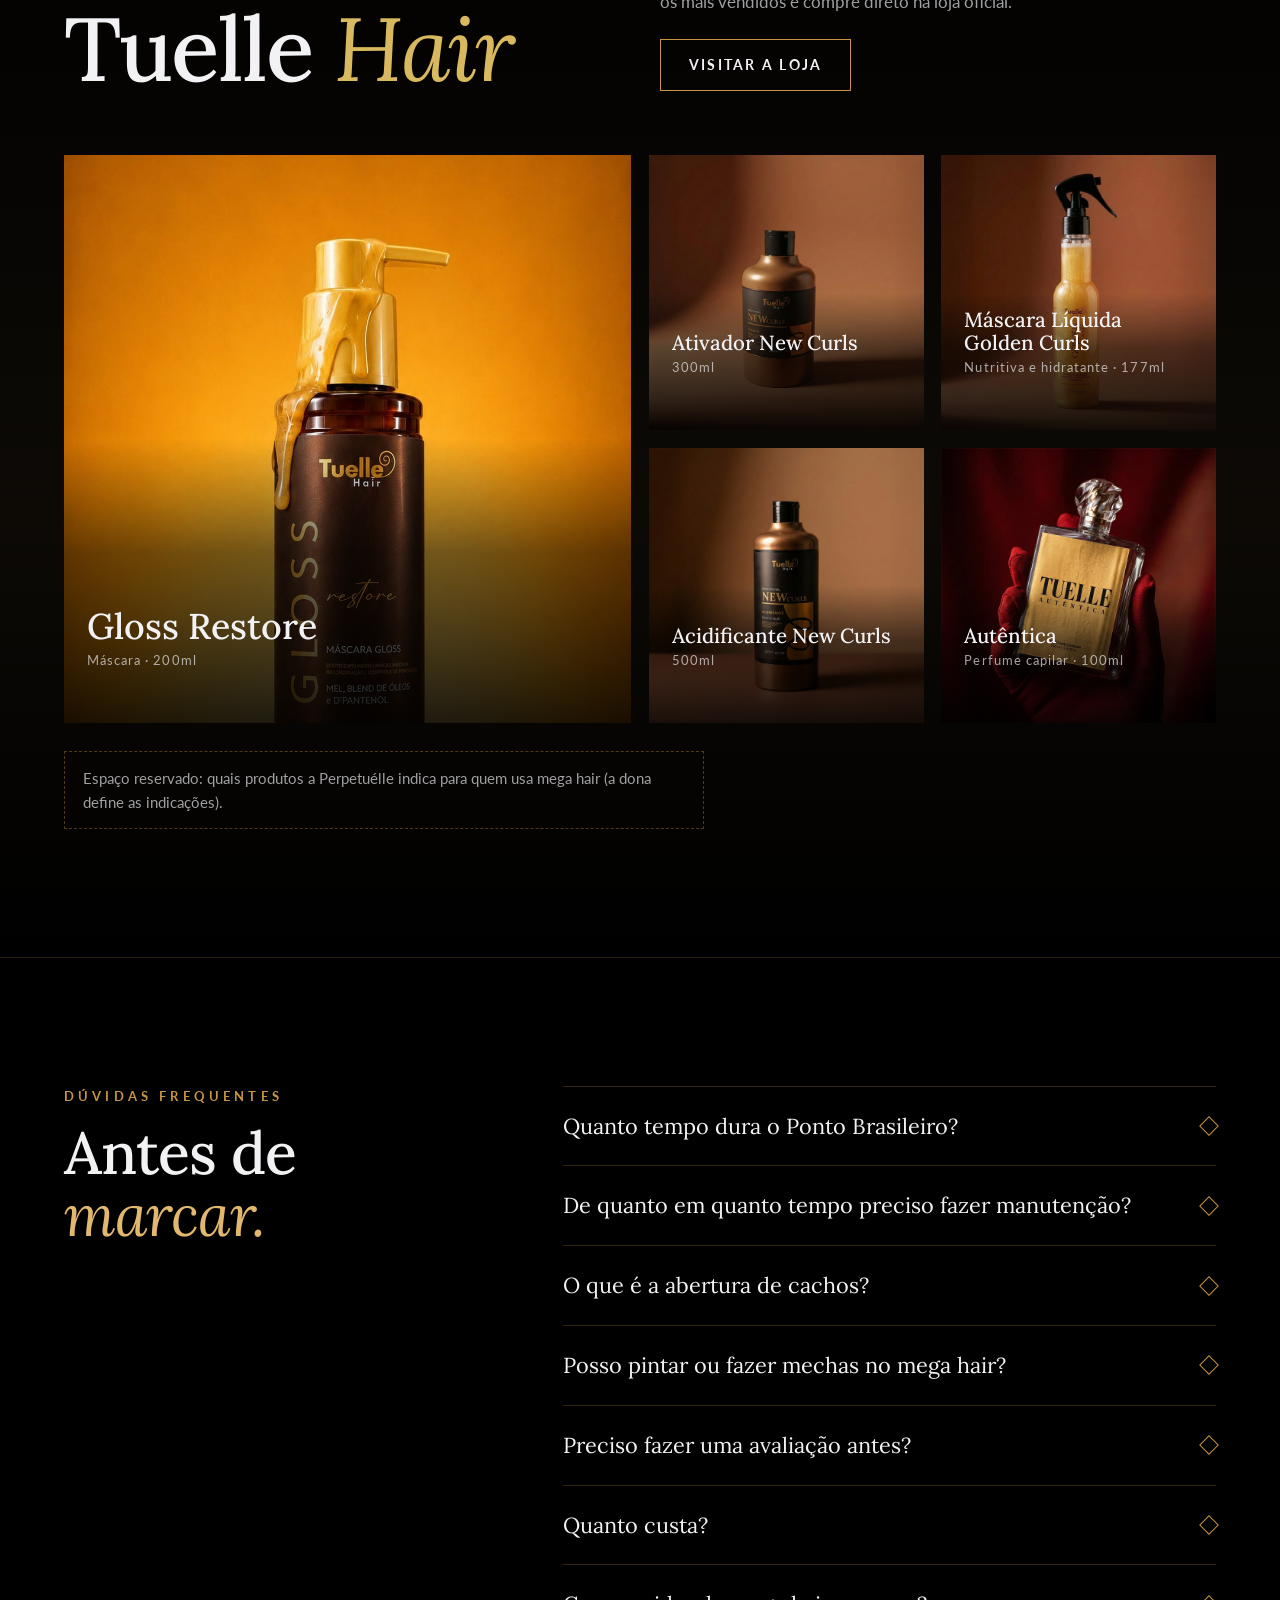
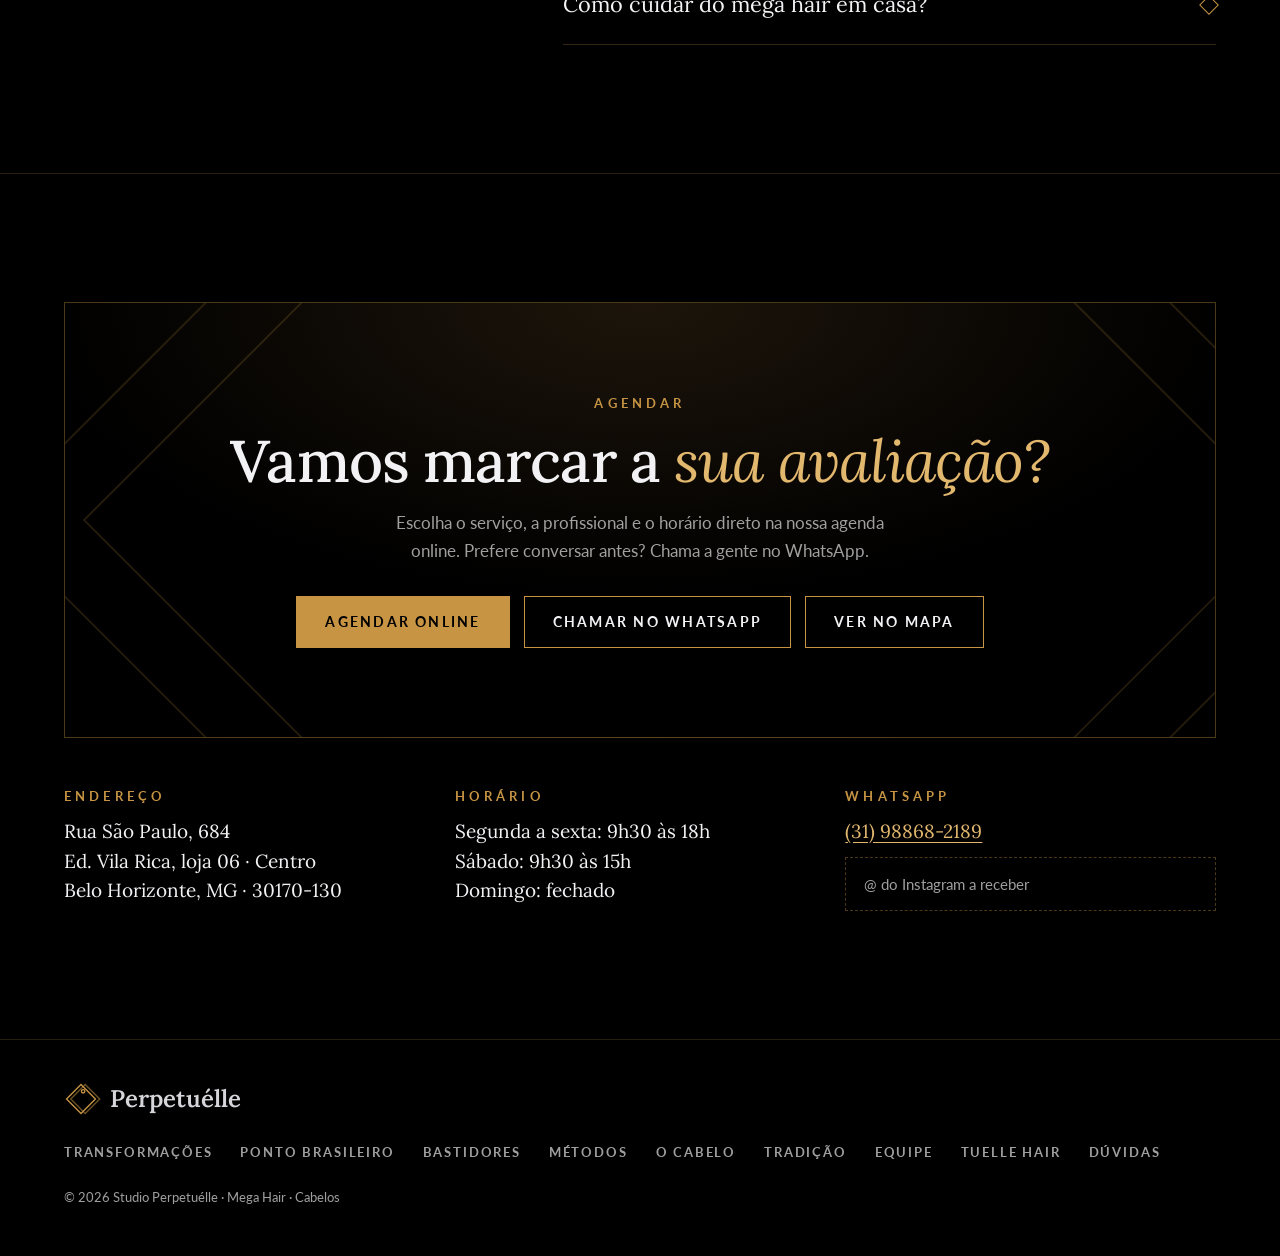
==== commit de337fd5: "Prévia: bastidores após o Ponto Brasileiro Co-Authored-By: Claude Opus 5.5 <noreply@anthropic.com>" ====
--- a/index.html
+++ b/index.html
@@ -123,6 +123,28 @@
         <a href="https://www.trinks.com/studio-perpetuelle-mega-hair-cabelos" target="_blank" rel="noopener" data-agendar class="btn btn--cobre ponto__cta">Quero o Ponto Brasileiro</a>
       </div>
     </div>
+  </section>
+
+  <!-- BASTIDORES: vídeos verticais (reels) de procedimentos e transformações -->
+  <section class="bastidores" id="bastidores">
+    <div class="bastidores__topo revela">
+      <div>
+        <p class="sobretitulo">Bastidores</p>
+        <h2>Cada cacho <em>tem um processo.</em></h2>
+      </div>
+      <div class="bastidores__intro">
+        <p>Procedimentos, passo a passo e transformações, direto da cadeira da Perpetuélle.</p>
+        <a href="#" class="btn btn--linha" aria-disabled="true">Seguir no Instagram</a>
+      </div>
+    </div>
+    <div class="bastidores__lista carrossel">
+      <figure class="reel revela"><canvas data-cachos="castanho" aria-hidden="true"></canvas><span class="reel__play" aria-hidden="true"></span><figcaption><b>Aplicação do Ponto Brasileiro</b><small>Vídeo a receber</small></figcaption></figure>
+      <figure class="reel revela" style="--d:.08s"><canvas data-cachos="mel" aria-hidden="true"></canvas><span class="reel__play" aria-hidden="true"></span><figcaption><b>Transformação completa</b><small>Vídeo a receber</small></figcaption></figure>
+      <figure class="reel revela" style="--d:.16s"><canvas data-cachos="preto" aria-hidden="true"></canvas><span class="reel__play" aria-hidden="true"></span><figcaption><b>Finalização dos cachos</b><small>Vídeo a receber</small></figcaption></figure>
+      <figure class="reel revela" style="--d:.24s"><canvas data-cachos="cobre" aria-hidden="true"></canvas><span class="reel__play" aria-hidden="true"></span><figcaption><b>Manutenção</b><small>Vídeo a receber</small></figcaption></figure>
+      <figure class="reel revela" style="--d:.32s"><canvas data-cachos="loiro" aria-hidden="true"></canvas><span class="reel__play" aria-hidden="true"></span><figcaption><b>Rotina com Tuelle Hair</b><small>Vídeo a receber</small></figcaption></figure>
+    </div>
+    <p class="provisorio bastidores__nota revela">Os vídeos de procedimentos e transformações entram aqui (com autorização das clientes), junto com o @ do Instagram do salão.</p>
   </section>
 
   <!-- OS MÉTODOS: comparação dos métodos de aplicação (descrições a receber do salão) -->
@@ -372,28 +394,6 @@
     <p class="provisorio tuelle__nota revela">Espaço reservado: quais produtos a Perpetuélle indica para quem usa mega hair (a dona define as indicações).</p>
   </section>
 
-  <!-- BASTIDORES: vídeos verticais (reels) de procedimentos e transformações -->
-  <section class="bastidores" id="bastidores">
-    <div class="bastidores__topo revela">
-      <div>
-        <p class="sobretitulo">Bastidores</p>
-        <h2>Cada cacho <em>tem um processo.</em></h2>
-      </div>
-      <div class="bastidores__intro">
-        <p>Procedimentos, passo a passo e transformações, direto da cadeira da Perpetuélle.</p>
-        <a href="#" class="btn btn--linha" aria-disabled="true">Seguir no Instagram</a>
-      </div>
-    </div>
-    <div class="bastidores__lista carrossel">
-      <figure class="reel revela"><canvas data-cachos="castanho" aria-hidden="true"></canvas><span class="reel__play" aria-hidden="true"></span><figcaption><b>Aplicação do Ponto Brasileiro</b><small>Vídeo a receber</small></figcaption></figure>
-      <figure class="reel revela" style="--d:.08s"><canvas data-cachos="mel" aria-hidden="true"></canvas><span class="reel__play" aria-hidden="true"></span><figcaption><b>Transformação completa</b><small>Vídeo a receber</small></figcaption></figure>
-      <figure class="reel revela" style="--d:.16s"><canvas data-cachos="preto" aria-hidden="true"></canvas><span class="reel__play" aria-hidden="true"></span><figcaption><b>Finalização dos cachos</b><small>Vídeo a receber</small></figcaption></figure>
-      <figure class="reel revela" style="--d:.24s"><canvas data-cachos="cobre" aria-hidden="true"></canvas><span class="reel__play" aria-hidden="true"></span><figcaption><b>Manutenção</b><small>Vídeo a receber</small></figcaption></figure>
-      <figure class="reel revela" style="--d:.32s"><canvas data-cachos="loiro" aria-hidden="true"></canvas><span class="reel__play" aria-hidden="true"></span><figcaption><b>Rotina com Tuelle Hair</b><small>Vídeo a receber</small></figcaption></figure>
-    </div>
-    <p class="provisorio bastidores__nota revela">Os vídeos de procedimentos e transformações entram aqui (com autorização das clientes), junto com o @ do Instagram do salão.</p>
-  </section>
-
   <!-- DÚVIDAS -->
   <section class="duvidas" id="duvidas">
     <div class="cabeca revela">
@@ -438,8 +438,8 @@
     <span>Perpetuélle</span>
   </a>
   <nav class="rodape-site__links">
-    <a href="#transformacoes">Transformações</a><a href="#ponto-brasileiro">Ponto Brasileiro</a><a href="#metodos">Métodos</a><a href="#o-cabelo">O cabelo</a><a href="#tradicao">Tradição</a><a href="#equipe">Equipe</a>
-    <a href="https://tuellehair.com.br/" target="_blank" rel="noopener">Tuelle Hair</a><a href="#bastidores">Bastidores</a><a href="#duvidas">Dúvidas</a>
+    <a href="#transformacoes">Transformações</a><a href="#ponto-brasileiro">Ponto Brasileiro</a><a href="#bastidores">Bastidores</a><a href="#metodos">Métodos</a><a href="#o-cabelo">O cabelo</a><a href="#tradicao">Tradição</a><a href="#equipe">Equipe</a>
+    <a href="https://tuellehair.com.br/" target="_blank" rel="noopener">Tuelle Hair</a><a href="#duvidas">Dúvidas</a>
   </nav>
   <p class="rodape-site__copy">© 2026 Studio Perpetuélle · Mega Hair · Cabelos</p>
 </footer>
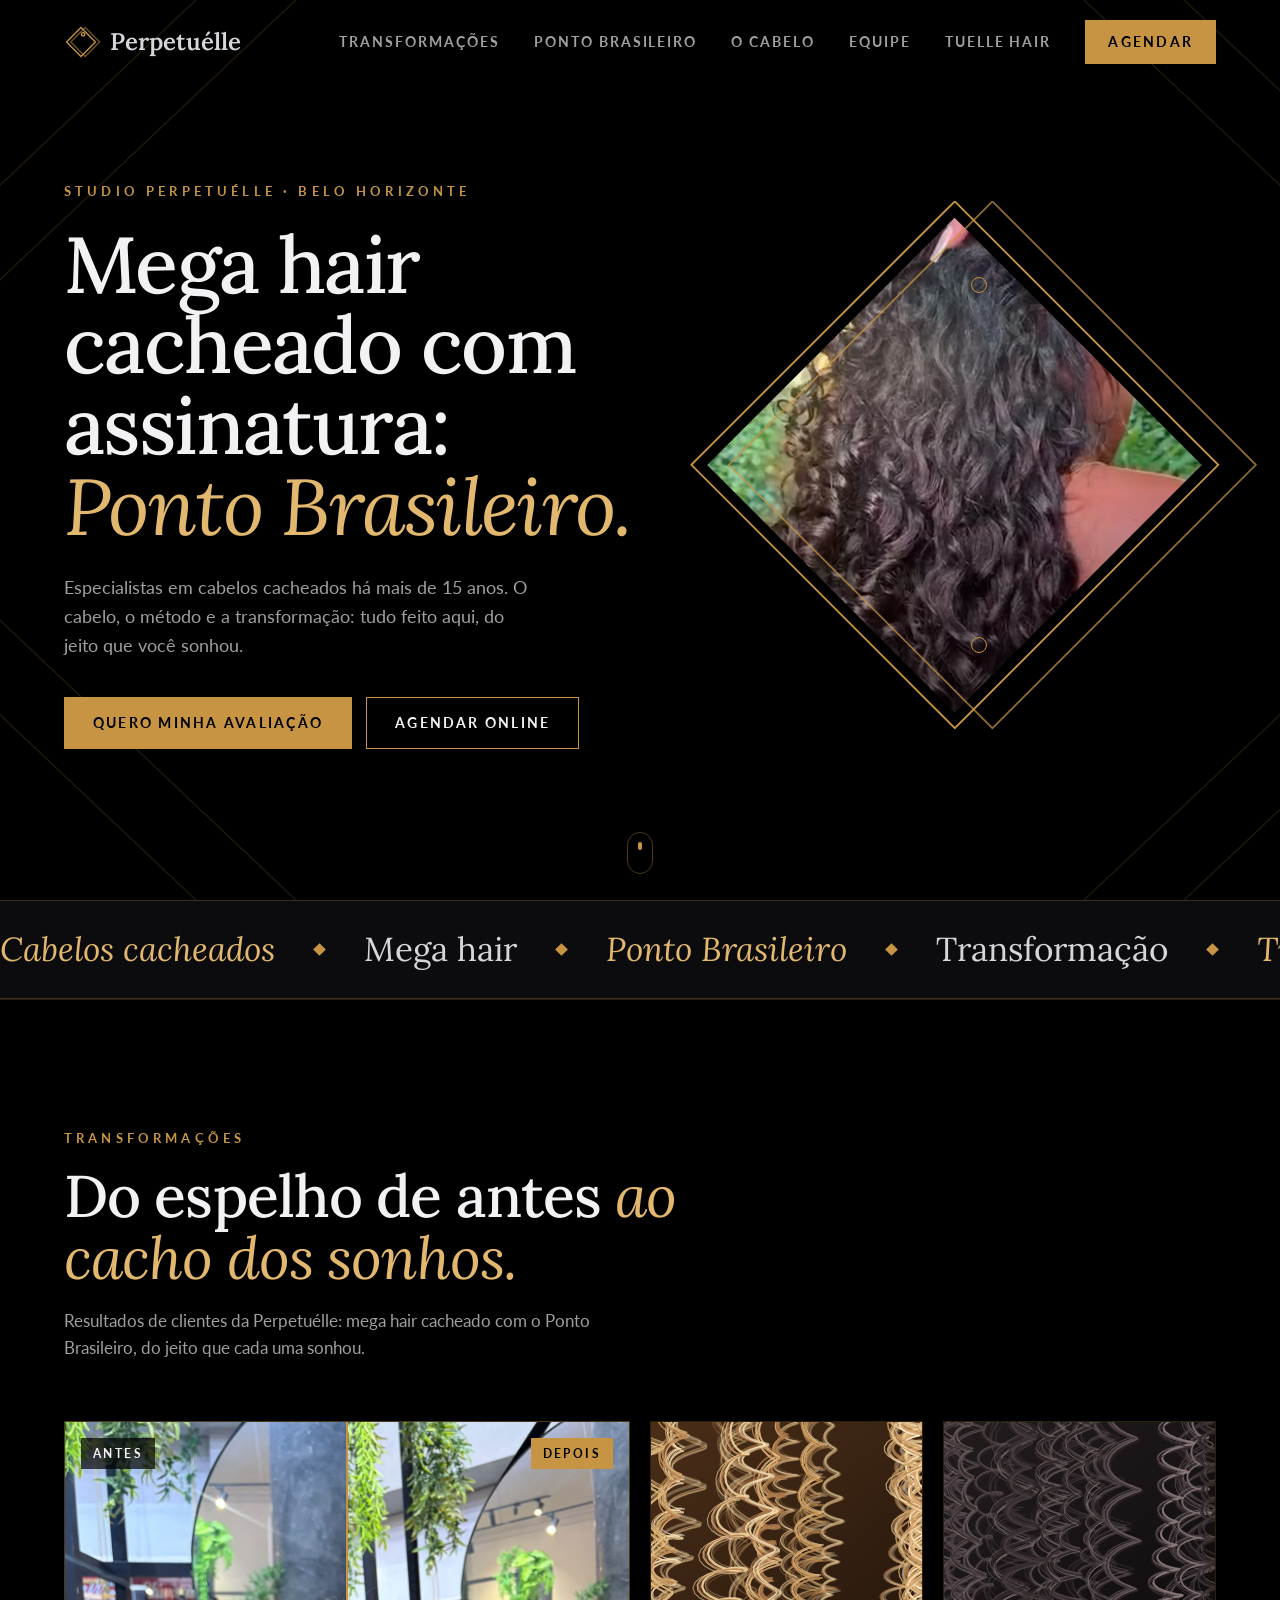
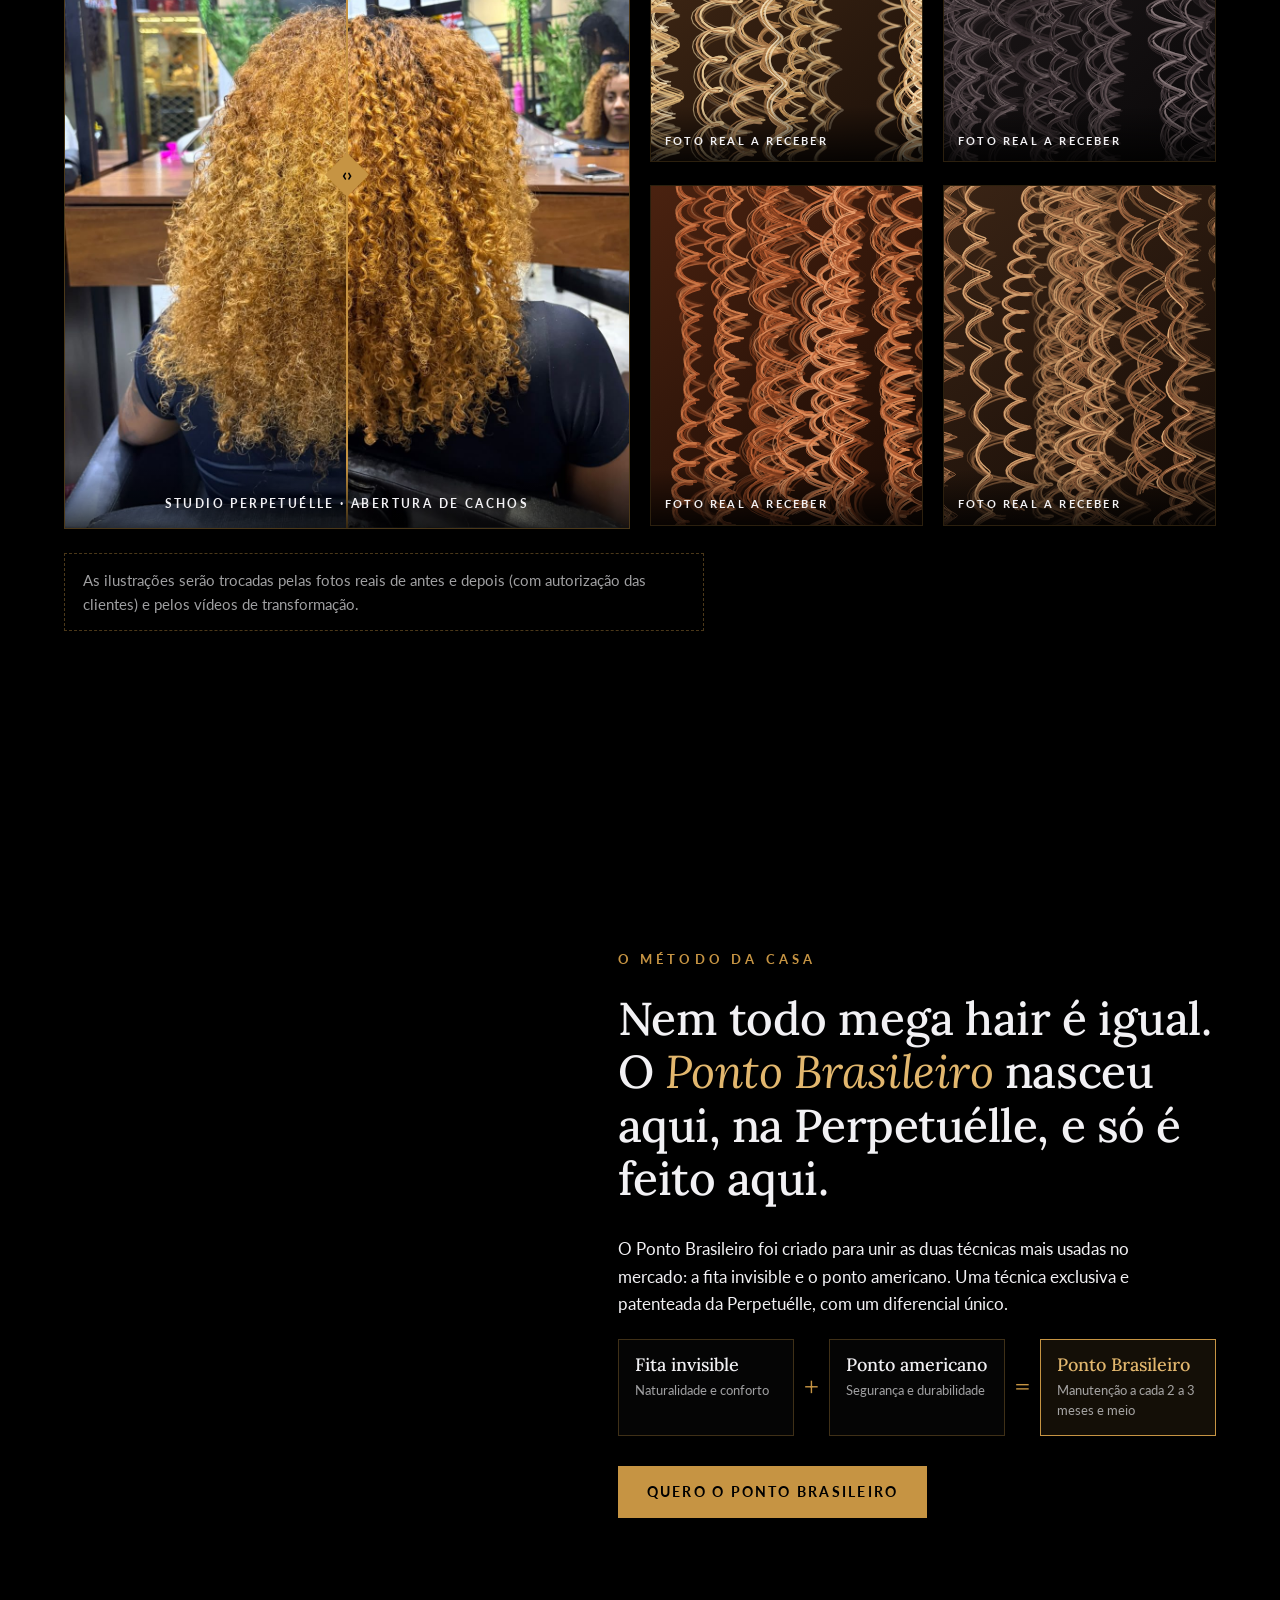
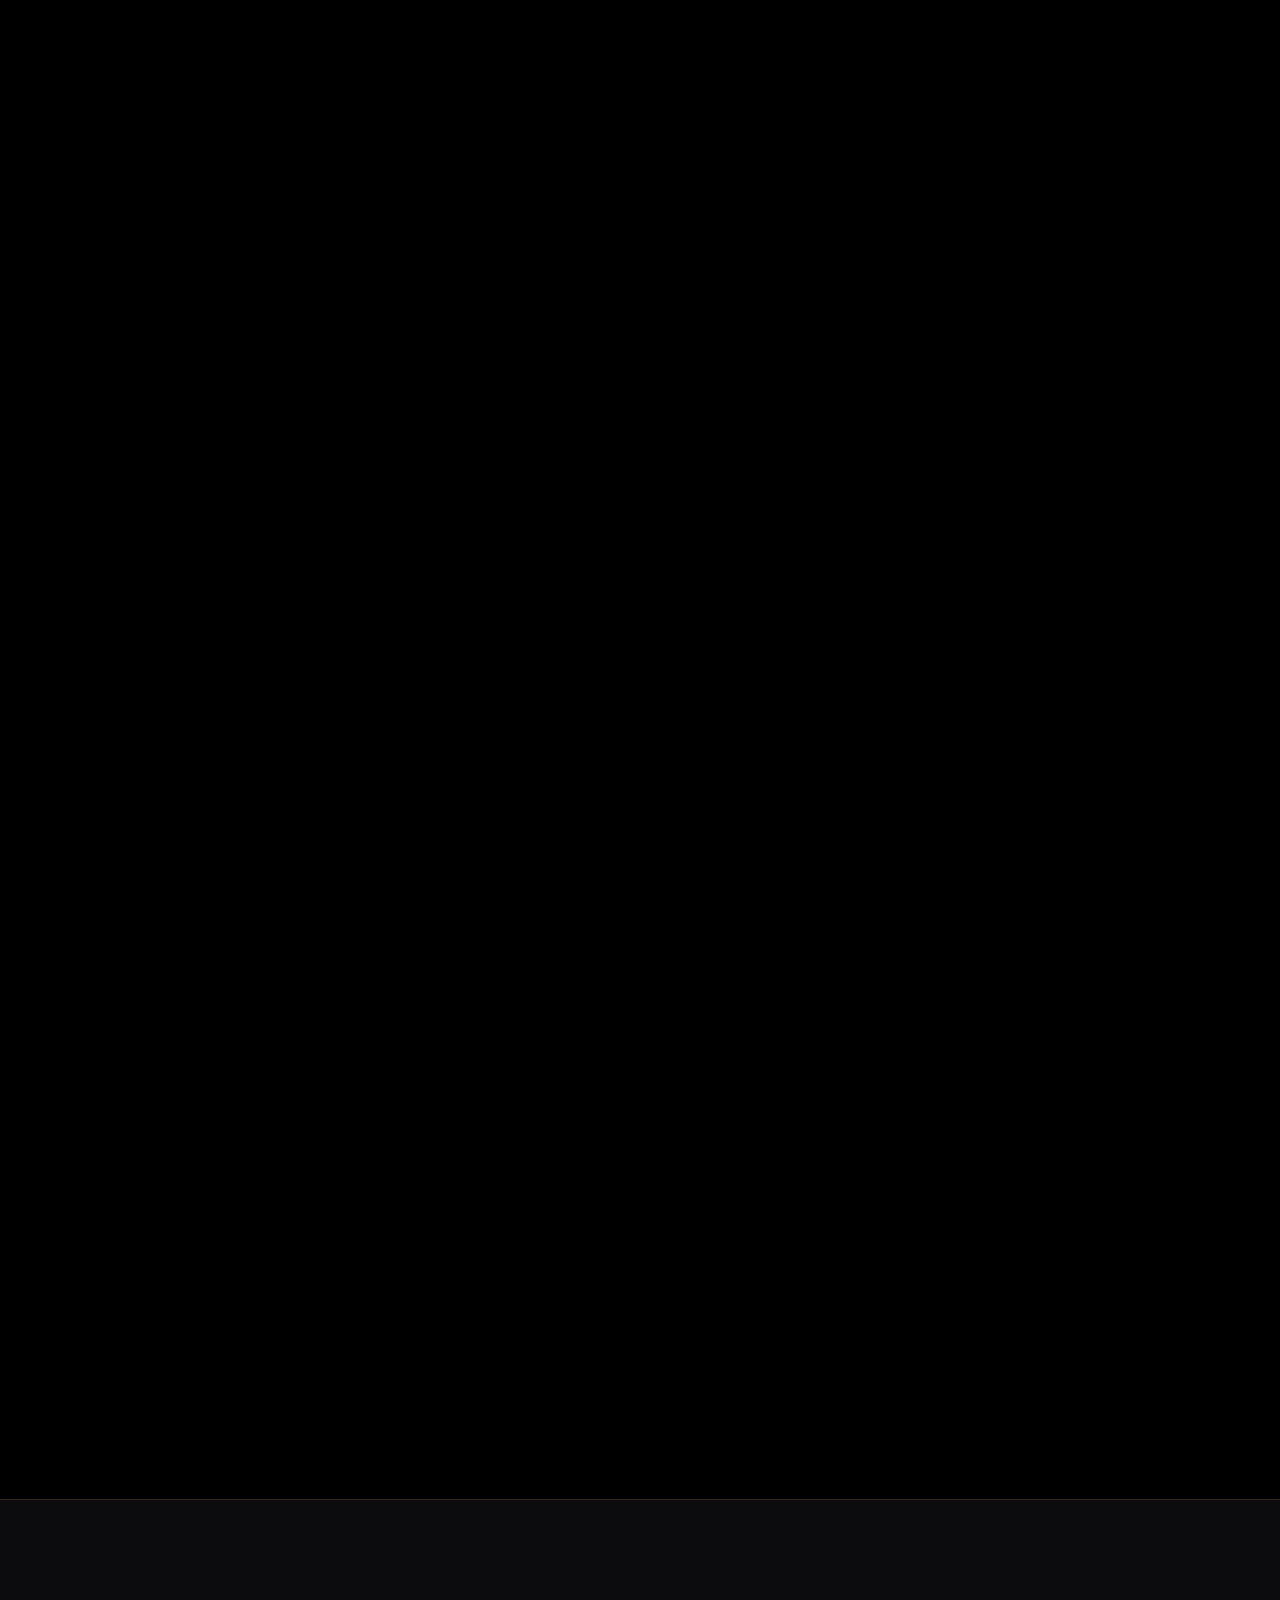
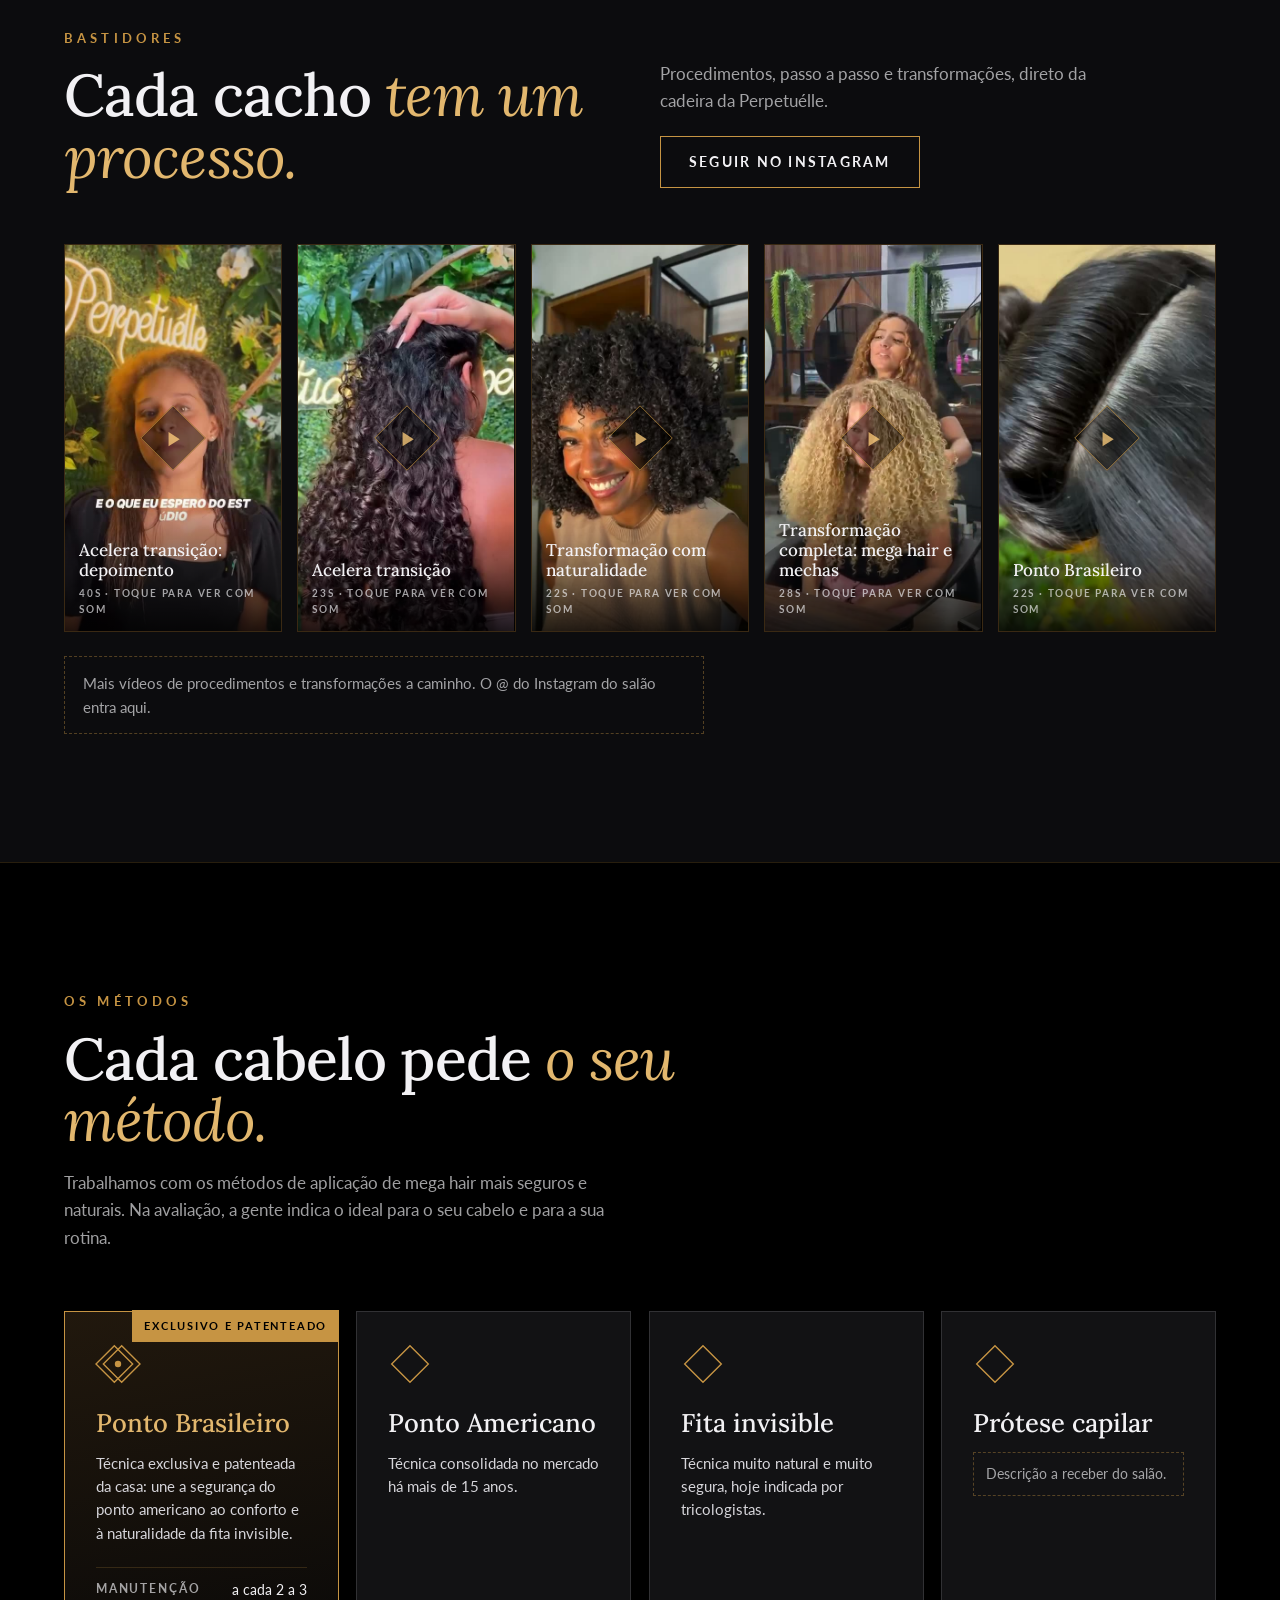
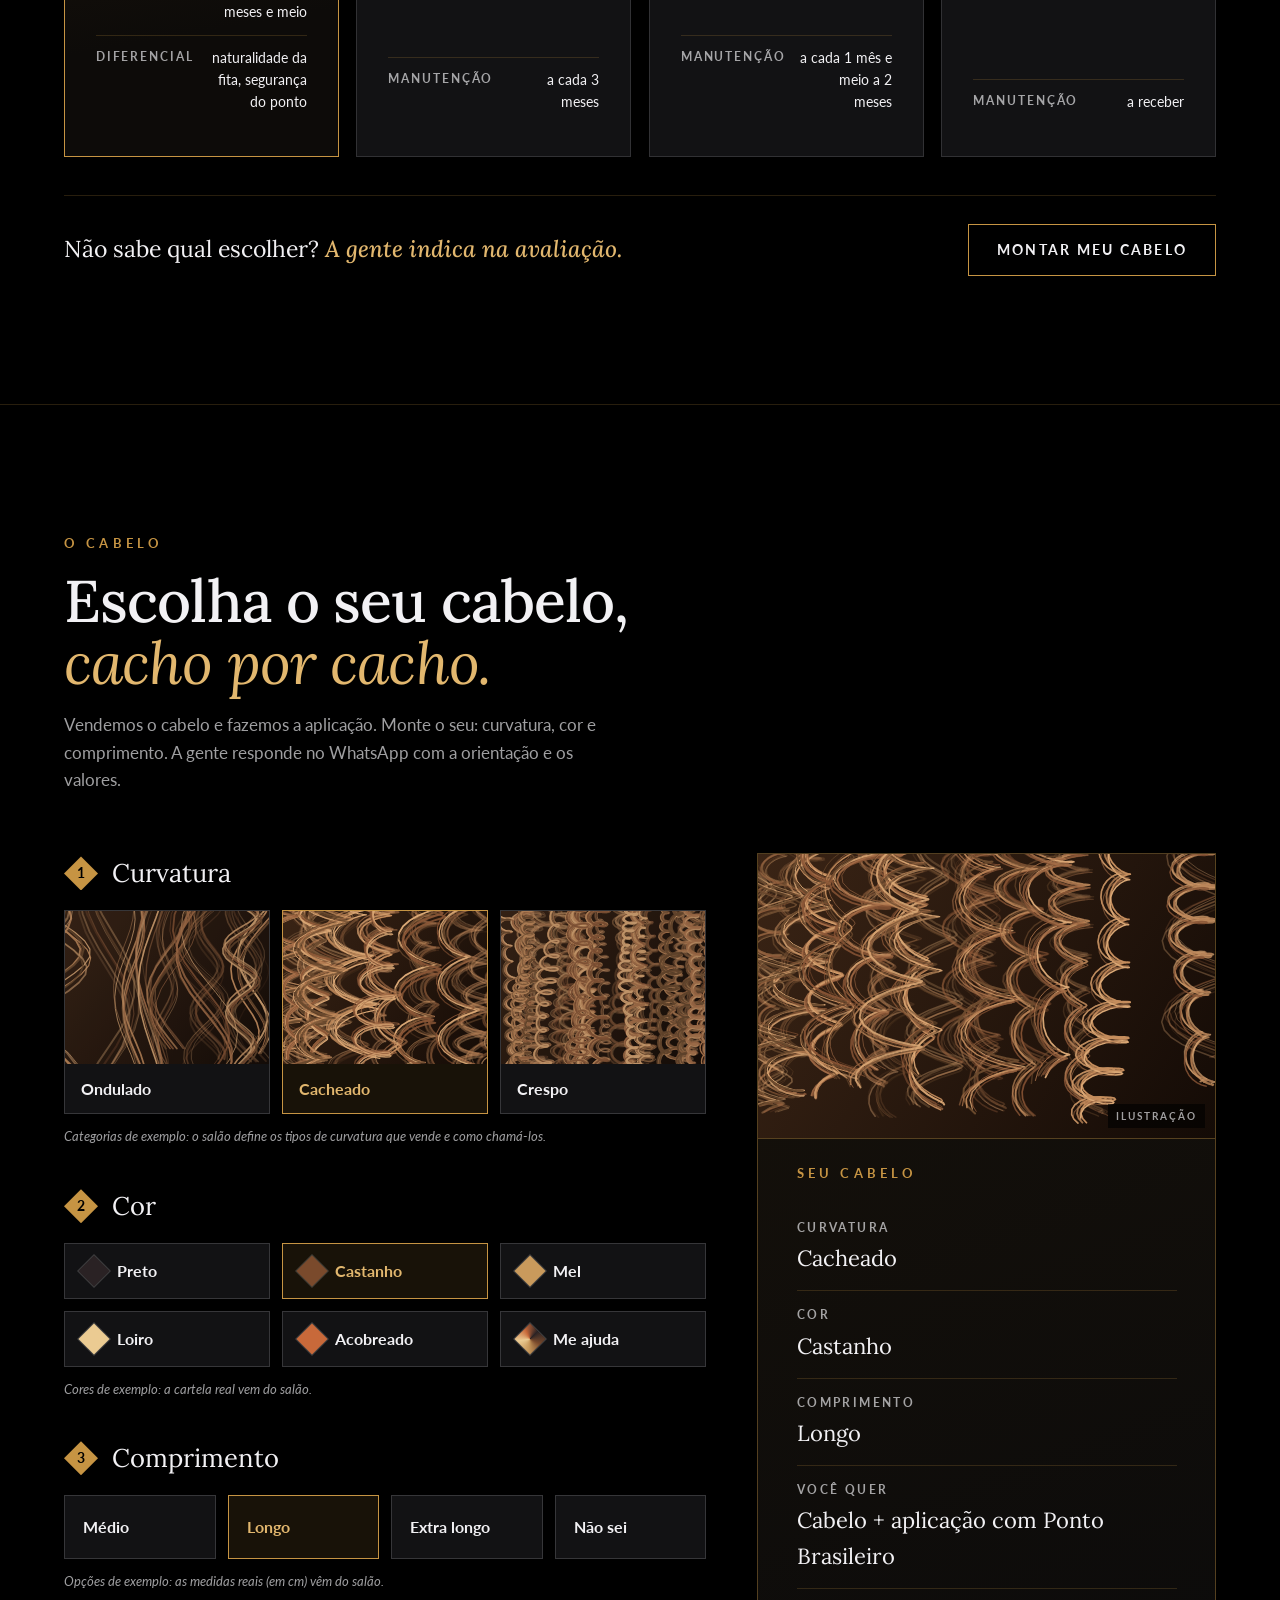
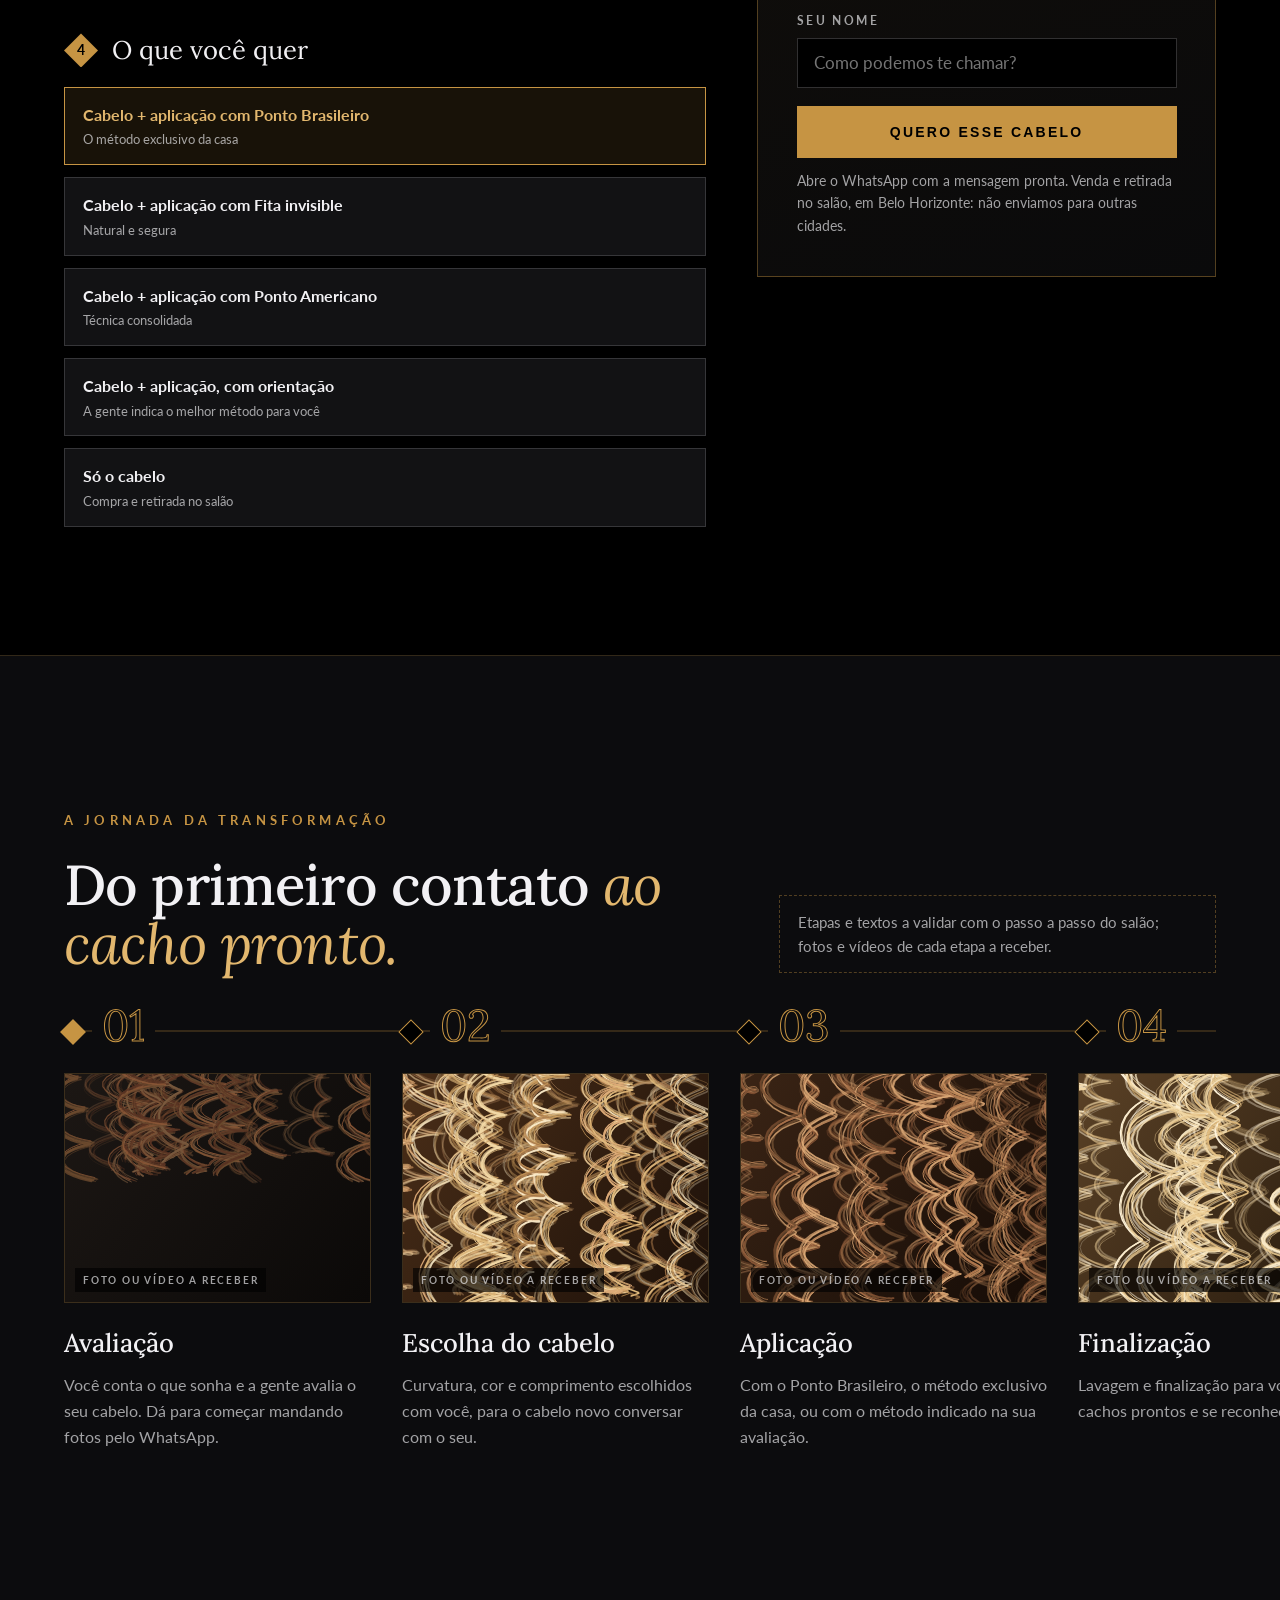
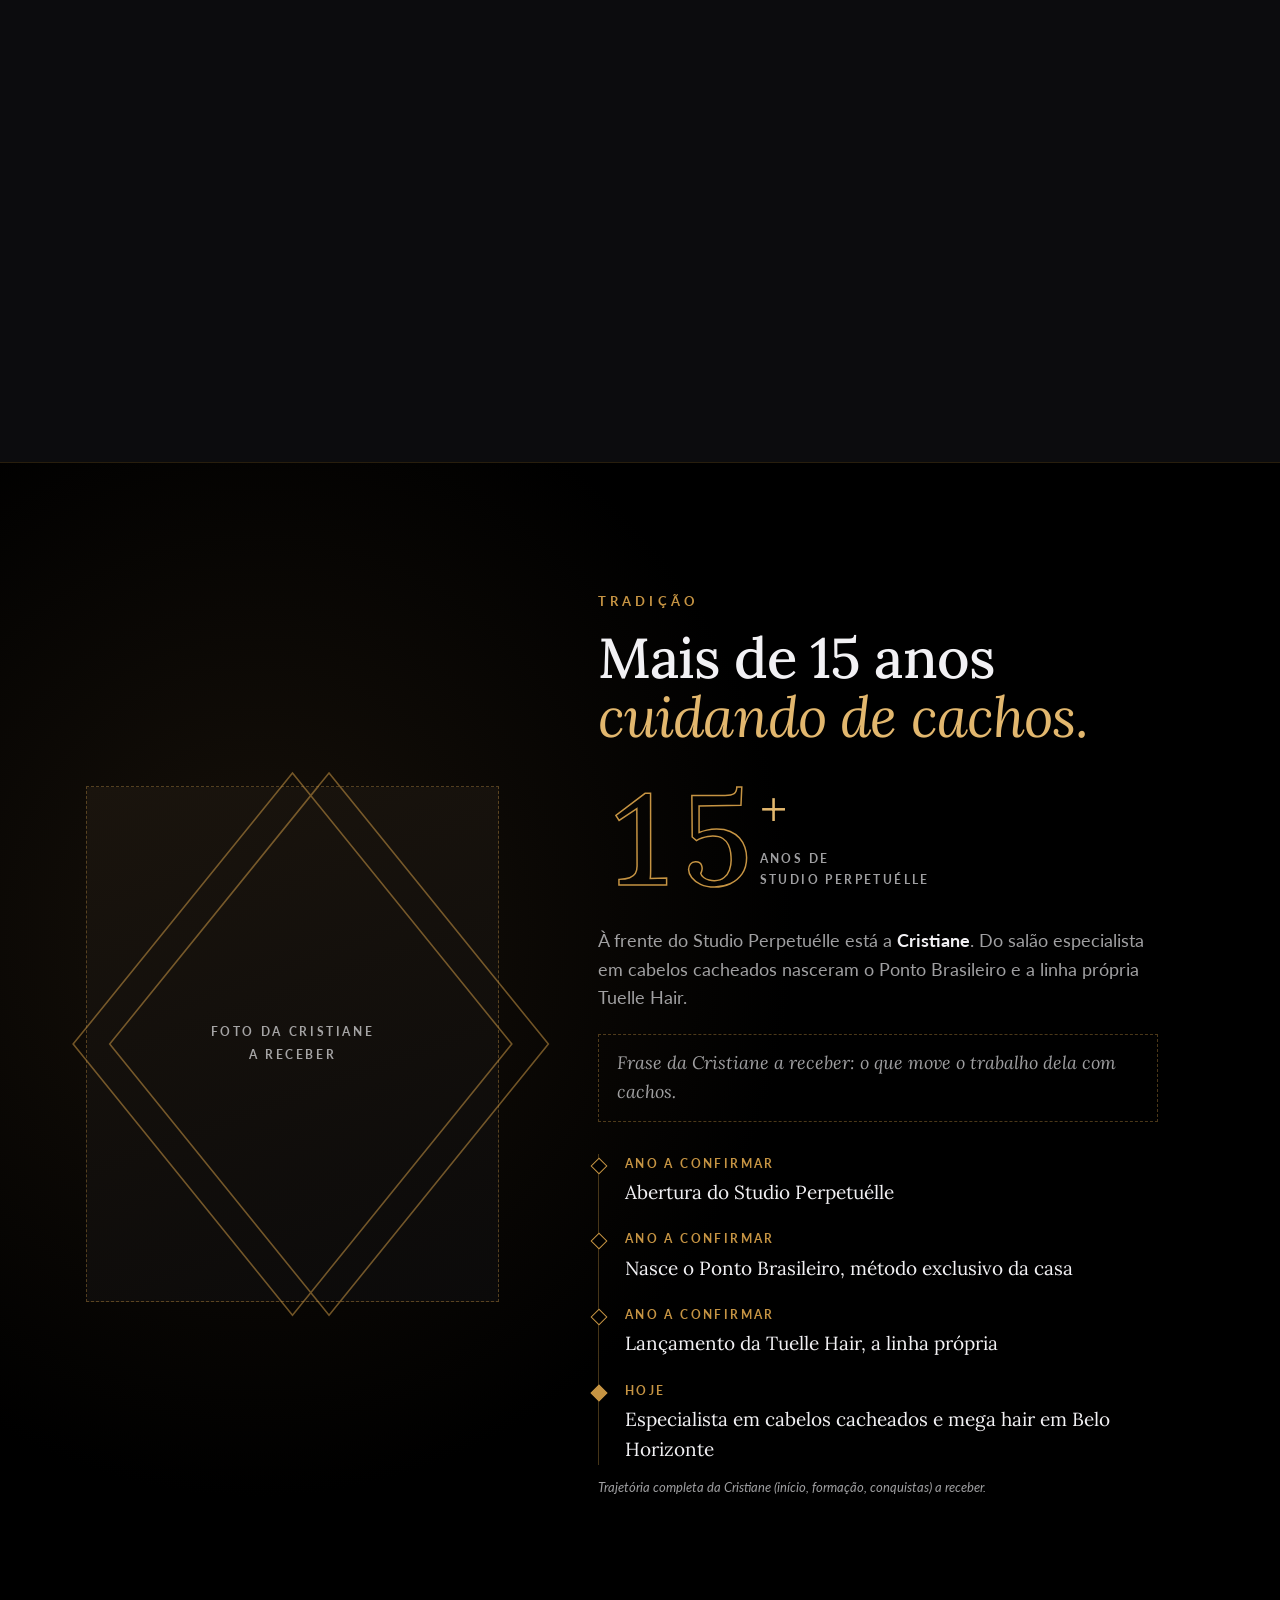
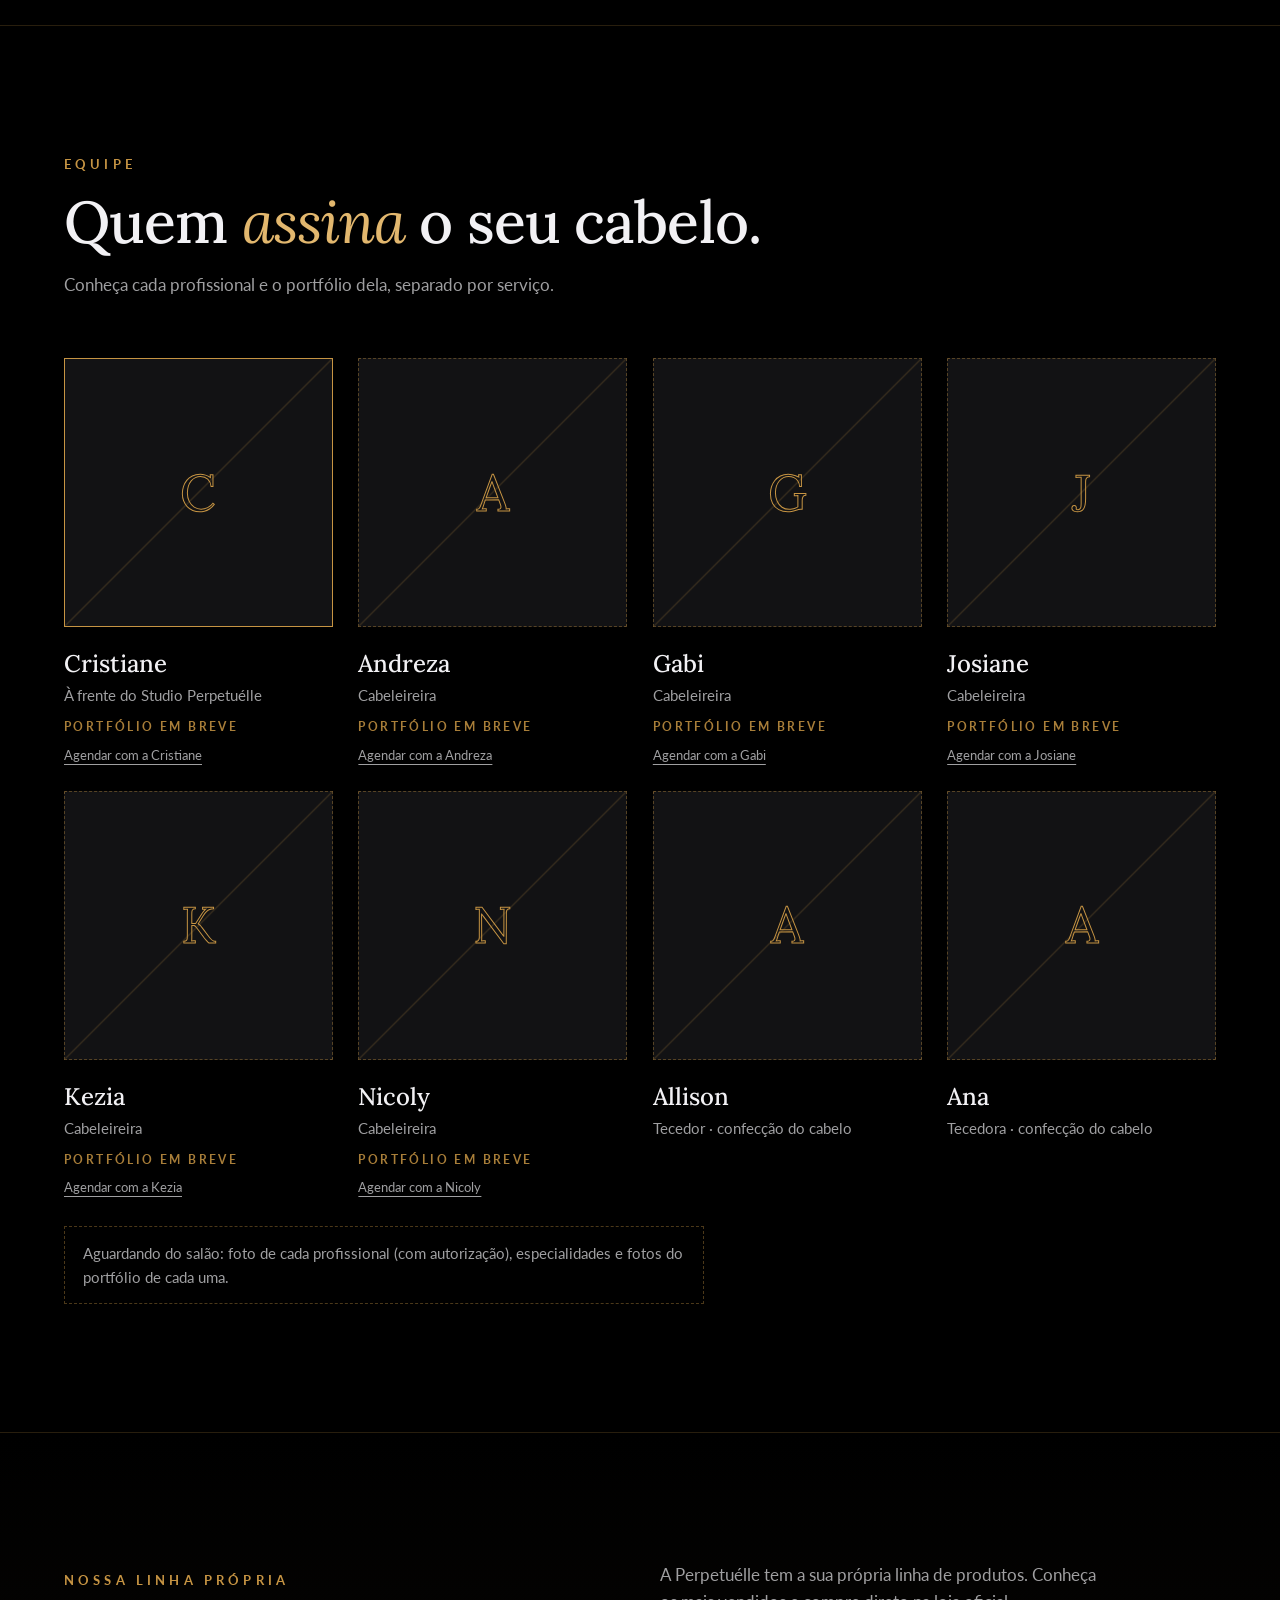
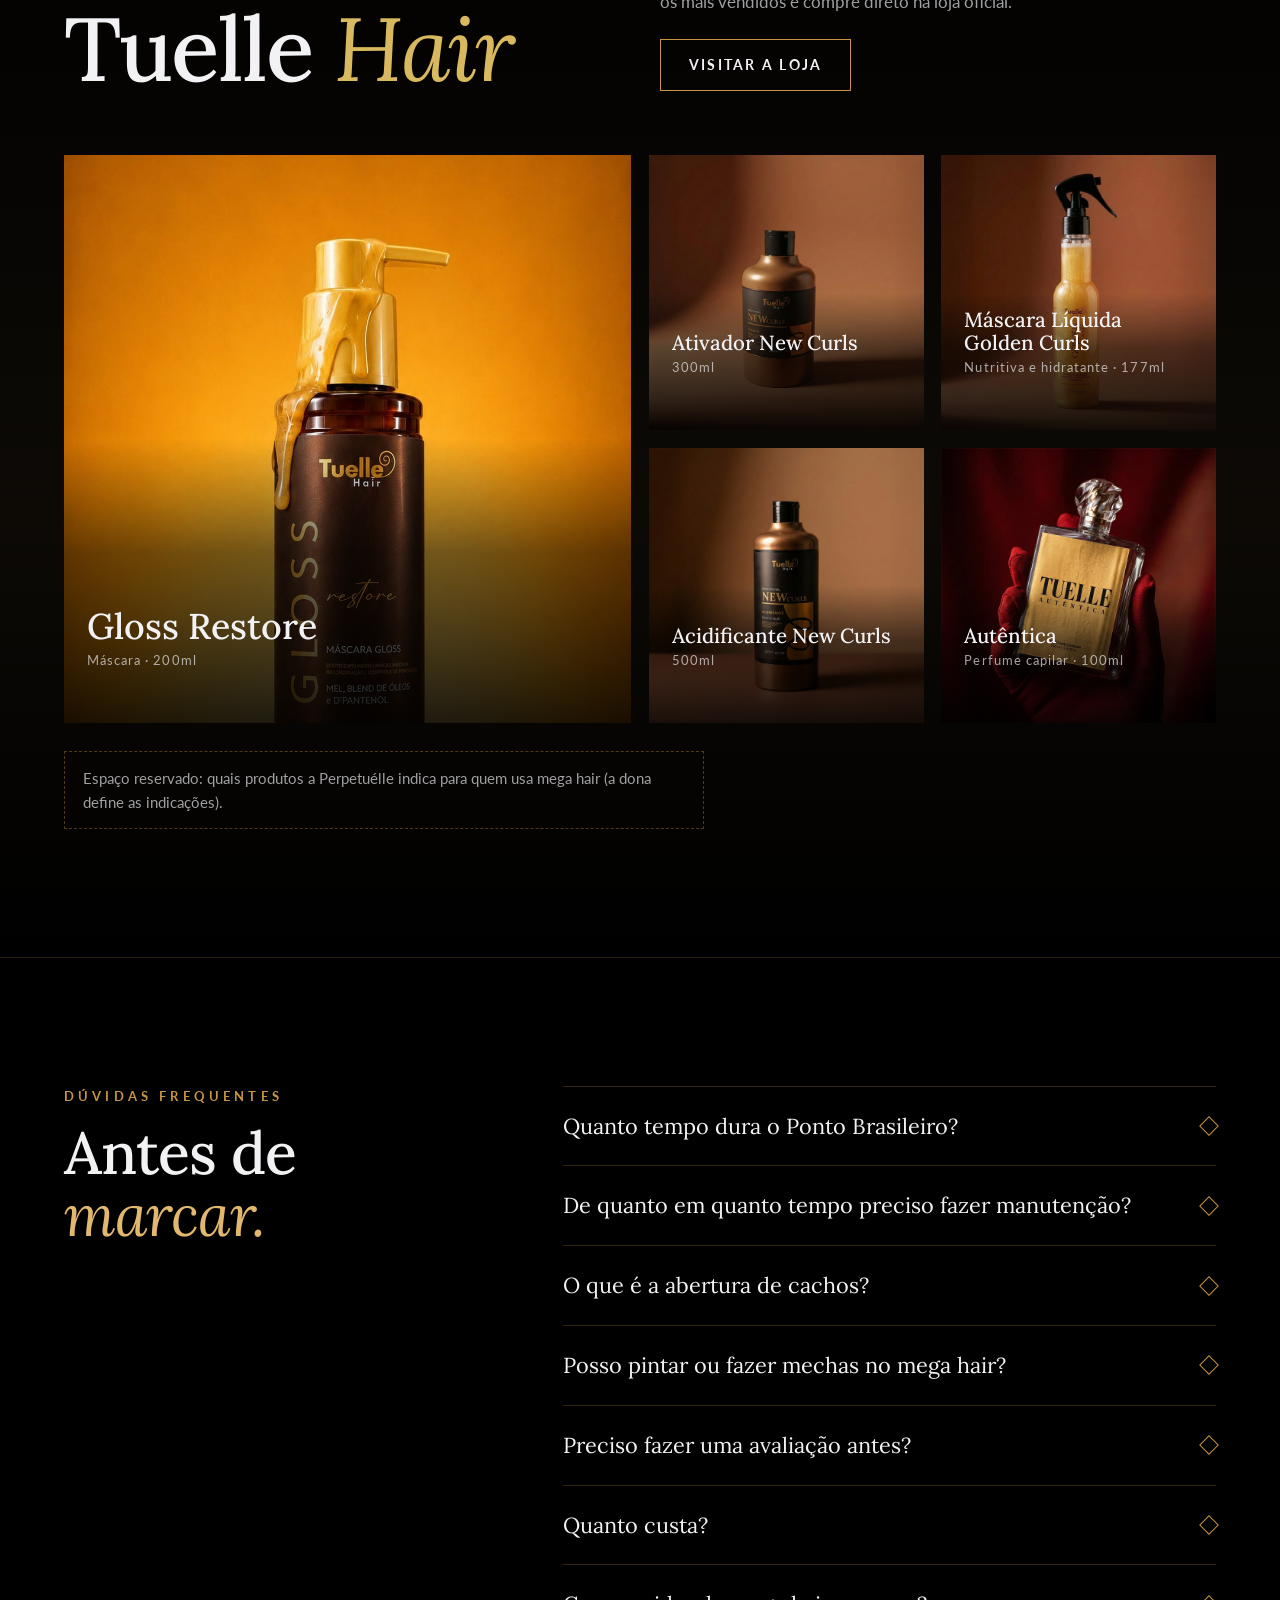
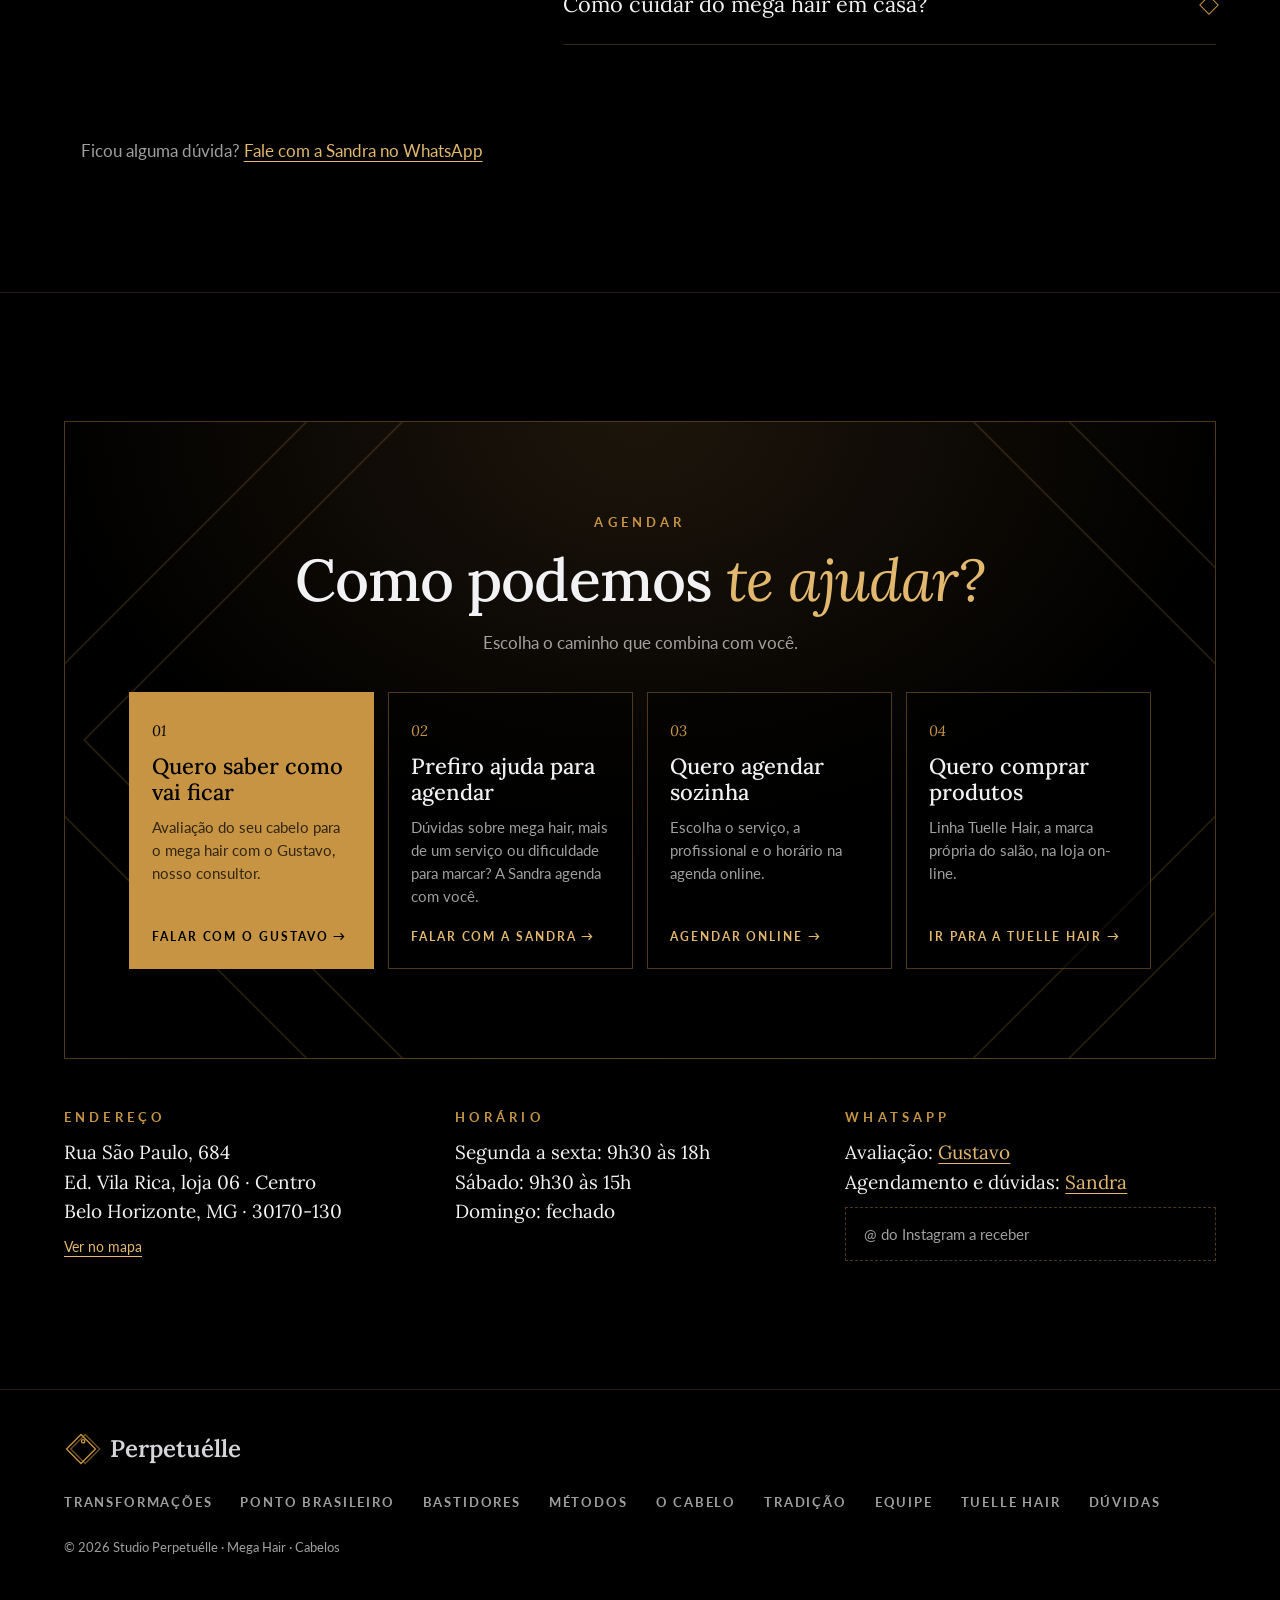
==== commit f27bfce8: "4 direcionamentos" ====
--- a/index.html
+++ b/index.html
@@ -28,7 +28,7 @@
     <a href="#o-cabelo">O cabelo</a>
     <a href="#equipe">Equipe</a>
     <a href="https://tuellehair.com.br/" target="_blank" rel="noopener">Tuelle Hair</a>
-    <a href="https://www.trinks.com/studio-perpetuelle-mega-hair-cabelos" target="_blank" rel="noopener" data-agendar class="btn btn--cobre nav__cta">Agendar</a>
+    <a href="#agendar" class="btn btn--cobre nav__cta">Agendar</a>
   </nav>
   <button class="nav__menu" id="abrir-menu" aria-label="Abrir menu" aria-expanded="false" aria-controls="menu"><i></i><i></i></button>
 </header>
@@ -46,8 +46,8 @@
       <h1 class="entra" style="--d:.25s">Mega hair cacheado com assinatura: <em>Ponto Brasileiro.</em></h1>
       <p class="hero__sub entra" style="--d:.45s">Especialistas em cabelos cacheados há mais de 15 anos. O cabelo, o método e a transformação: tudo feito aqui, do jeito que você sonhou.</p>
       <div class="hero__acoes entra" style="--d:.6s">
-        <a href="https://www.trinks.com/studio-perpetuelle-mega-hair-cabelos" target="_blank" rel="noopener" data-agendar class="btn btn--cobre">Agendar avaliação</a>
-        <a href="#transformacoes" class="btn btn--linha">Ver transformações</a>
+        <a href="#" target="_blank" rel="noopener" data-whats="consultor" class="btn btn--cobre">Quero minha avaliação</a>
+        <a href="https://www.trinks.com/studio-perpetuelle-mega-hair-cabelos" target="_blank" rel="noopener" data-agendar class="btn btn--linha">Agendar online</a>
       </div>
     </div>
 
@@ -120,7 +120,7 @@
           <div><b>Ponto americano</b><span>Segurança e durabilidade</span></div><i>=</i>
           <div class="soma__res"><b>Ponto Brasileiro</b><span>Manutenção a cada 2 a 3 meses e meio</span></div>
         </div>
-        <a href="https://www.trinks.com/studio-perpetuelle-mega-hair-cabelos" target="_blank" rel="noopener" data-agendar class="btn btn--cobre ponto__cta">Quero o Ponto Brasileiro</a>
+        <a href="#" target="_blank" rel="noopener" data-whats="consultor" class="btn btn--cobre ponto__cta">Quero o Ponto Brasileiro</a>
       </div>
     </div>
   </section>
@@ -409,6 +409,7 @@
       <details><summary>Quanto custa?</summary><p class="provisorio">Resposta a receber do salão (valores ou "a partir de", como a dona preferir).</p></details>
       <details><summary>Como cuidar do mega hair em casa?</summary><p class="provisorio">Resposta a receber do salão, com as indicações da linha Tuelle Hair.</p></details>
     </div>
+    <p class="duvidas__mais revela">Ficou alguma dúvida? <a href="#" target="_blank" rel="noopener" data-whats="atendimento" data-msg="Olá, Sandra! Vim pelo site da Perpetuélle e tenho uma dúvida sobre mega hair.">Fale com a Sandra no WhatsApp</a></p>
   </section>
 
   <!-- CONTATO / AGENDAR -->
@@ -416,18 +417,39 @@
     <div class="contato__caixa revela">
       <svg class="contato__linhas" viewBox="0 0 600 600" preserveAspectRatio="xMidYMid slice" aria-hidden="true"><path d="M300 -40 L640 300 L300 640 L-40 300 Z"/><path d="M350 -40 L690 300 L350 640 L10 300 Z"/></svg>
       <p class="sobretitulo">Agendar</p>
-      <h2>Vamos marcar a <em>sua avaliação?</em></h2>
-      <p>Escolha o serviço, a profissional e o horário direto na nossa agenda online. Prefere conversar antes? Chama a gente no WhatsApp.</p>
-      <div class="contato__acoes">
-        <a href="https://www.trinks.com/studio-perpetuelle-mega-hair-cabelos" target="_blank" rel="noopener" data-agendar class="btn btn--cobre">Agendar online</a>
-        <a class="btn btn--linha" id="whats-contato" href="#" target="_blank" rel="noopener">Chamar no WhatsApp</a>
-        <a class="btn btn--linha" href="https://www.google.com/maps/search/?api=1&amp;query=Rua+S%C3%A3o+Paulo%2C+684%2C+Centro%2C+Belo+Horizonte+MG" target="_blank" rel="noopener">Ver no mapa</a>
+      <h2>Como podemos <em>te ajudar?</em></h2>
+      <p>Escolha o caminho que combina com você.</p>
+      <div class="caminhos">
+        <a class="caminho caminho--destaque" href="#" target="_blank" rel="noopener" data-whats="consultor">
+          <span class="caminho__num">01</span>
+          <b>Quero saber como vai ficar</b>
+          <span>Avaliação do seu cabelo para o mega hair com o Gustavo, nosso consultor.</span>
+          <i>Falar com o Gustavo</i>
+        </a>
+        <a class="caminho" href="#" target="_blank" rel="noopener" data-whats="atendimento">
+          <span class="caminho__num">02</span>
+          <b>Prefiro ajuda para agendar</b>
+          <span>Dúvidas sobre mega hair, mais de um serviço ou dificuldade para marcar? A Sandra agenda com você.</span>
+          <i>Falar com a Sandra</i>
+        </a>
+        <a class="caminho" href="https://www.trinks.com/studio-perpetuelle-mega-hair-cabelos" target="_blank" rel="noopener" data-agendar>
+          <span class="caminho__num">03</span>
+          <b>Quero agendar sozinha</b>
+          <span>Escolha o serviço, a profissional e o horário na agenda online.</span>
+          <i>Agendar online</i>
+        </a>
+        <a class="caminho" href="https://tuellehair.com.br/" target="_blank" rel="noopener">
+          <span class="caminho__num">04</span>
+          <b>Quero comprar produtos</b>
+          <span>Linha Tuelle Hair, a marca própria do salão, na loja on-line.</span>
+          <i>Ir para a Tuelle Hair</i>
+        </a>
       </div>
     </div>
     <div class="contato__info revela">
-      <div><p class="sobretitulo">Endereço</p><p class="contato__dado">Rua São Paulo, 684<br>Ed. Vila Rica, loja 06 · Centro<br>Belo Horizonte, MG · 30170-130</p></div>
+      <div><p class="sobretitulo">Endereço</p><p class="contato__dado">Rua São Paulo, 684<br>Ed. Vila Rica, loja 06 · Centro<br>Belo Horizonte, MG · 30170-130</p><p class="contato__dado contato__mapa"><a href="https://www.google.com/maps/search/?api=1&amp;query=Rua+S%C3%A3o+Paulo%2C+684%2C+Centro%2C+Belo+Horizonte+MG" target="_blank" rel="noopener">Ver no mapa</a></p></div>
       <div><p class="sobretitulo">Horário</p><p class="contato__dado">Segunda a sexta: 9h30 às 18h<br>Sábado: 9h30 às 15h<br>Domingo: fechado</p></div>
-      <div><p class="sobretitulo">WhatsApp</p><p class="contato__dado"><a id="whats-numero" href="#" target="_blank" rel="noopener">(31) 98868-2189</a></p><p class="provisorio">@ do Instagram a receber</p></div>
+      <div><p class="sobretitulo">WhatsApp</p><p class="contato__dado">Avaliação: <a href="#" target="_blank" rel="noopener" data-whats="consultor">Gustavo</a><br>Agendamento e dúvidas: <a href="#" target="_blank" rel="noopener" data-whats="atendimento">Sandra</a></p><p class="provisorio">@ do Instagram a receber</p></div>
     </div>
   </section>
 </main>
@@ -444,7 +466,7 @@
   <p class="rodape-site__copy">© 2026 Studio Perpetuélle · Mega Hair · Cabelos</p>
 </footer>
 
-<a href="https://www.trinks.com/studio-perpetuelle-mega-hair-cabelos" target="_blank" rel="noopener" data-agendar class="agendar-fixo" id="agendar-fixo">Agendar avaliação</a>
+<a href="#agendar" class="agendar-fixo" id="agendar-fixo">Agendar</a>
 
 <dialog class="pf" id="portfolio" aria-labelledby="pf-nome">
   <div class="pf__topo">
--- a/assets/css/style.css
+++ b/assets/css/style.css
@@ -392,6 +392,26 @@
 .reel--real:focus-visible{outline:2px solid var(--cobre);outline-offset:3px}
 .ad__legenda{position:absolute;left:0;right:0;bottom:0;padding:30px 16px 14px;text-align:center;font-size:12px;font-weight:700;letter-spacing:.2em;text-transform:uppercase;
   background:linear-gradient(transparent,rgba(0,0,0,.75));pointer-events:none}
+
+/* quatro caminhos (contato) */
+.caminhos{margin-top:36px;display:grid;grid-template-columns:repeat(4,minmax(0,1fr));gap:14px;text-align:left}
+.caminho{display:flex;flex-direction:column;gap:10px;padding:26px 22px 22px;border:1px solid var(--cobre-linha);background:rgba(0,0,0,.55);
+  transition:background .3s,border-color .3s,transform .3s var(--ease)}
+.caminho:hover{background:rgba(198,148,67,.1);border-color:var(--cobre);transform:translateY(-3px)}
+.caminho__num{font-family:var(--serif);font-style:italic;font-size:15px;color:var(--cobre)}
+.caminho b{font-family:var(--serif);font-weight:500;font-size:22px;line-height:1.2;color:var(--branco)}
+.caminho span:not(.caminho__num){font-size:15px;line-height:1.55;color:var(--suave);flex:1}
+.caminho i{margin-top:8px;font-style:normal;font-size:12px;font-weight:700;letter-spacing:.16em;text-transform:uppercase;color:var(--cobre-claro)}
+.caminho i::after{content:" →"}
+.caminho--destaque{background:var(--cobre);border-color:var(--cobre)}
+.caminho--destaque:hover{background:var(--cobre-claro);border-color:var(--cobre-claro)}
+.caminho--destaque b,.caminho--destaque i,.caminho--destaque .caminho__num{color:#000}
+.caminho--destaque span:not(.caminho__num){color:rgba(0,0,0,.75)}
+.contato__mapa{font-family:var(--sans);font-size:14px}
+.duvidas__mais{margin:28px auto 0;max-width:820px;text-align:center;color:var(--suave)}
+.duvidas__mais a{color:var(--cobre-claro);text-decoration:underline;text-underline-offset:4px}
+@media (max-width:1100px){.caminhos{grid-template-columns:repeat(2,minmax(0,1fr))}}
+@media (max-width:600px){.caminhos{grid-template-columns:minmax(0,1fr)}.caminho{padding:22px 18px}}
 
 /* CELULAR */
 @media (max-width:900px){
